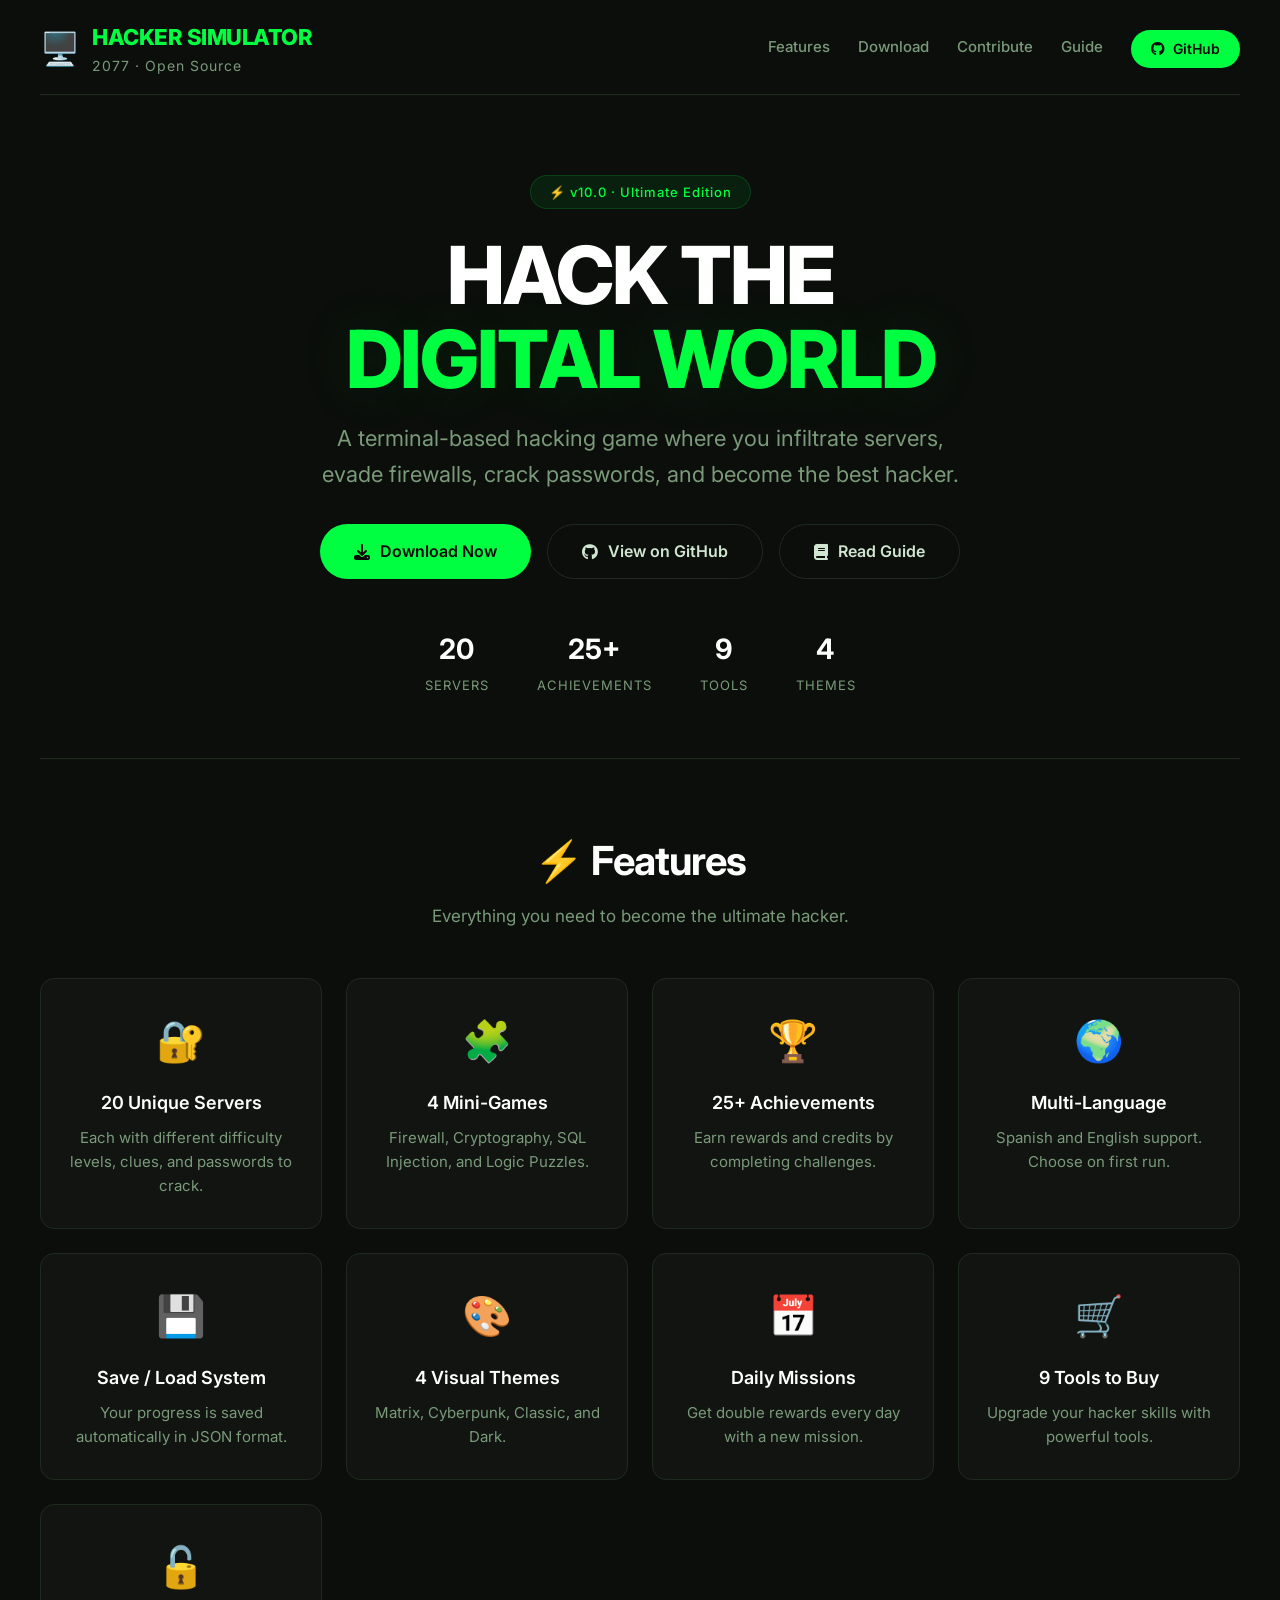
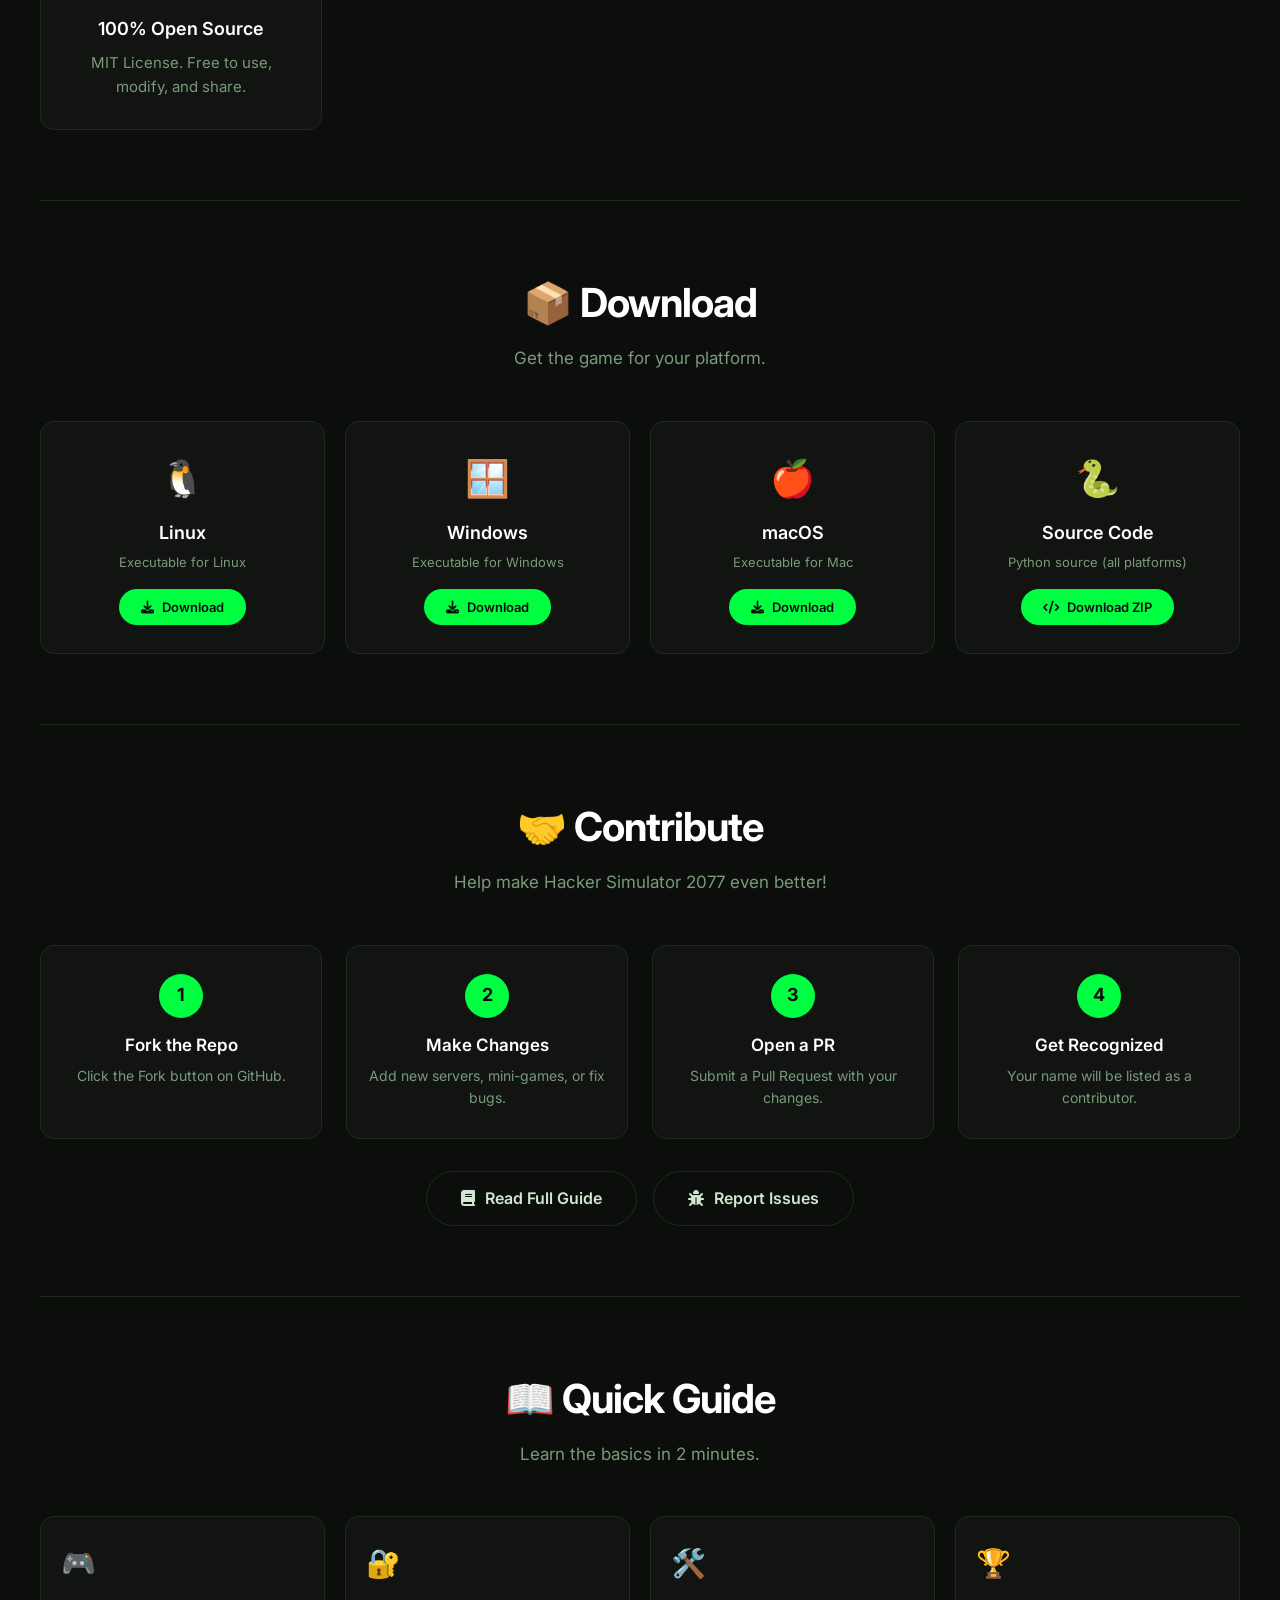
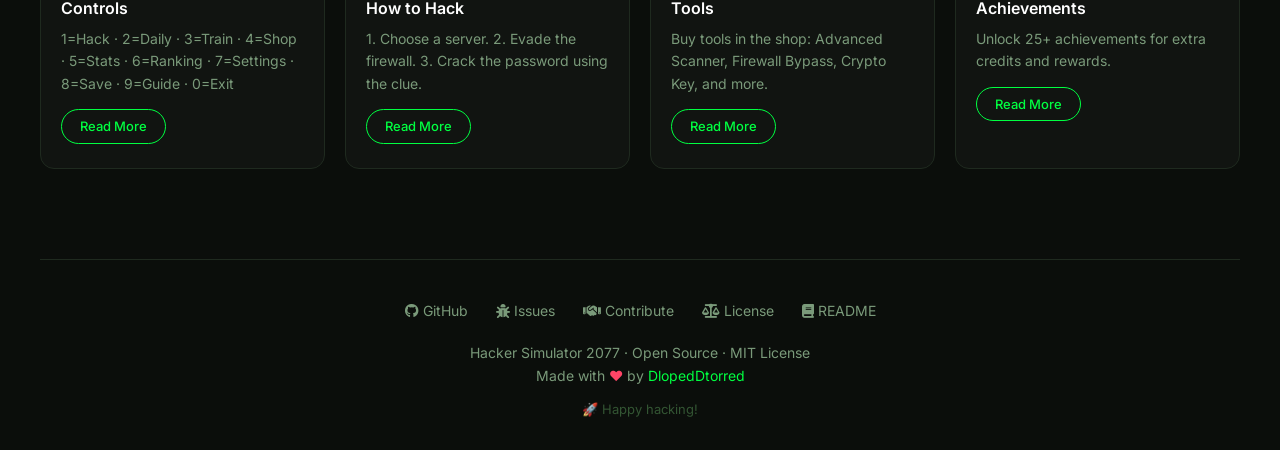
==== docs/index.html @ 0205b899 "Add complete index.html with modern design" ====
<!DOCTYPE html>
<html lang="en">
<head>
    <meta charset="UTF-8" />
    <meta name="viewport" content="width=device-width, initial-scale=1.0" />
    <title>Hacker Simulator 2077 – Open Source Hacking Game</title>
    <link rel="icon" href="img/favicon.svg" type="image/svg+xml" />

    <!-- ===== FONTS & ICONS ===== -->
    <link rel="preconnect" href="https://fonts.googleapis.com" />
    <link rel="preconnect" href="https://fonts.gstatic.com" crossorigin />
    <link href="https://fonts.googleapis.com/css2?family=Inter:opsz,wght@14..32,400;14..32,600;14..32,700;14..32,800&display=swap" rel="stylesheet" />
    <link rel="stylesheet" href="https://cdnjs.cloudflare.com/ajax/libs/font-awesome/6.5.0/css/all.min.css" />

    <!-- ===== CSS ===== -->
    <link rel="stylesheet" href="style.css" />

    <style>
        /* ============================================================
           RESET & BASE
           ============================================================ */
        * {
            margin: 0;
            padding: 0;
            box-sizing: border-box;
        }

        :root {
            --bg: #0b0e0b;
            --bg-card: #111411;
            --border: #1f2a1f;
            --green: #00ff41;
            --green-dim: #00cc33;
            --green-glow: rgba(0, 255, 65, 0.08);
            --text: #d0e6d0;
            --text-muted: #7a9a7a;
            --radius: 14px;
            --transition: 0.3s cubic-bezier(0.4, 0, 0.2, 1);
        }

        html {
            scroll-behavior: smooth;
        }

        body {
            font-family: 'Inter', -apple-system, BlinkMacSystemFont, sans-serif;
            background: var(--bg);
            color: var(--text);
            line-height: 1.6;
            min-height: 100vh;
            display: flex;
            flex-direction: column;
            align-items: center;
            padding: 0 24px;
        }

        a {
            color: var(--green);
            text-decoration: none;
            transition: var(--transition);
        }
        a:hover {
            color: #66ff88;
        }

        .container {
            width: 100%;
            max-width: 1200px;
        }

        /* ============================================================
           SCROLLBAR
           ============================================================ */
        ::-webkit-scrollbar {
            width: 8px;
        }
        ::-webkit-scrollbar-track {
            background: var(--bg);
        }
        ::-webkit-scrollbar-thumb {
            background: var(--green);
            border-radius: 10px;
        }

        /* ============================================================
           HEADER / NAV
           ============================================================ */
        header {
            width: 100%;
            padding: 20px 0 16px;
            border-bottom: 1px solid var(--border);
            display: flex;
            justify-content: space-between;
            align-items: center;
            flex-wrap: wrap;
            gap: 16px;
        }

        .logo {
            display: flex;
            align-items: center;
            gap: 12px;
        }

        .logo-icon {
            font-size: 32px;
            line-height: 1;
        }

        .logo-text {
            font-size: 22px;
            font-weight: 800;
            letter-spacing: -0.5px;
            color: var(--green);
        }

        .logo-text span {
            font-weight: 400;
            color: var(--text-muted);
            font-size: 14px;
            display: block;
            letter-spacing: 1px;
        }

        nav {
            display: flex;
            align-items: center;
            gap: 28px;
            flex-wrap: wrap;
        }

        nav a {
            font-size: 15px;
            font-weight: 500;
            color: var(--text-muted);
            position: relative;
            padding-bottom: 4px;
        }

        nav a::after {
            content: '';
            position: absolute;
            bottom: 0;
            left: 0;
            width: 0;
            height: 2px;
            background: var(--green);
            transition: var(--transition);
        }

        nav a:hover {
            color: var(--text);
        }
        nav a:hover::after {
            width: 100%;
        }

        nav .github-btn {
            background: var(--green);
            color: #0a0a0a;
            padding: 8px 20px;
            border-radius: 40px;
            font-weight: 600;
            font-size: 14px;
            display: inline-flex;
            align-items: center;
            gap: 8px;
            transition: var(--transition);
        }

        nav .github-btn:hover {
            background: #66ff88;
            transform: scale(1.03);
            color: #0a0a0a;
        }
        nav .github-btn::after {
            display: none;
        }

        /* ============================================================
           HERO
           ============================================================ */
        .hero {
            padding: 80px 0 60px;
            text-align: center;
        }

        .hero-badge {
            display: inline-block;
            background: rgba(0, 255, 65, 0.08);
            border: 1px solid rgba(0, 255, 65, 0.15);
            padding: 6px 18px;
            border-radius: 40px;
            font-size: 13px;
            color: var(--green);
            letter-spacing: 1px;
            margin-bottom: 24px;
            font-weight: 500;
        }

        .hero h1 {
            font-size: clamp(40px, 8vw, 80px);
            font-weight: 800;
            letter-spacing: -2px;
            line-height: 1.05;
            color: #fff;
        }

        .hero h1 .highlight {
            color: var(--green);
            text-shadow: 0 0 60px rgba(0, 255, 65, 0.1);
        }

        .hero p {
            font-size: clamp(17px, 2vw, 22px);
            color: var(--text-muted);
            max-width: 640px;
            margin: 20px auto 32px;
        }

        .hero-buttons {
            display: flex;
            justify-content: center;
            gap: 16px;
            flex-wrap: wrap;
        }

        .btn {
            display: inline-flex;
            align-items: center;
            gap: 10px;
            padding: 14px 34px;
            border-radius: 40px;
            font-weight: 600;
            font-size: 16px;
            border: none;
            cursor: pointer;
            transition: var(--transition);
            text-decoration: none;
        }

        .btn-primary {
            background: var(--green);
            color: #0a0a0a;
        }
        .btn-primary:hover {
            background: #66ff88;
            transform: scale(1.03);
            color: #0a0a0a;
        }

        .btn-secondary {
            background: transparent;
            color: var(--text);
            border: 1.5px solid var(--border);
        }
        .btn-secondary:hover {
            border-color: var(--green);
            color: var(--green);
            transform: scale(1.03);
        }

        .hero-stats {
            display: flex;
            justify-content: center;
            gap: 48px;
            margin-top: 48px;
            flex-wrap: wrap;
        }

        .hero-stats .stat {
            text-align: center;
        }

        .hero-stats .stat-number {
            font-size: 28px;
            font-weight: 700;
            color: #fff;
            display: block;
        }

        .hero-stats .stat-label {
            font-size: 13px;
            color: var(--text-muted);
            text-transform: uppercase;
            letter-spacing: 1px;
        }

        /* ============================================================
           SECTIONS
           ============================================================ */
        .section {
            padding: 70px 0;
            border-top: 1px solid var(--border);
        }

        .section-header {
            text-align: center;
            margin-bottom: 48px;
        }

        .section-header h2 {
            font-size: clamp(28px, 4vw, 40px);
            font-weight: 700;
            letter-spacing: -1px;
            color: #fff;
        }

        .section-header p {
            color: var(--text-muted);
            max-width: 540px;
            margin: 10px auto 0;
            font-size: 17px;
        }

        /* ============================================================
           FEATURES
           ============================================================ */
        .features-grid {
            display: grid;
            grid-template-columns: repeat(auto-fit, minmax(260px, 1fr));
            gap: 24px;
        }

        .feature-card {
            background: var(--bg-card);
            border: 1px solid var(--border);
            border-radius: var(--radius);
            padding: 30px 24px;
            transition: var(--transition);
            text-align: center;
        }

        .feature-card:hover {
            border-color: var(--green);
            transform: translateY(-6px);
            box-shadow: 0 12px 40px rgba(0, 0, 0, 0.4);
        }

        .feature-card .icon {
            font-size: 40px;
            display: block;
            margin-bottom: 16px;
        }

        .feature-card h3 {
            font-size: 18px;
            font-weight: 600;
            color: #fff;
            margin-bottom: 8px;
        }

        .feature-card p {
            font-size: 15px;
            color: var(--text-muted);
        }

        /* ============================================================
           DOWNLOAD
           ============================================================ */
        .download-grid {
            display: grid;
            grid-template-columns: repeat(auto-fit, minmax(220px, 1fr));
            gap: 20px;
            margin-top: 10px;
        }

        .download-card {
            background: var(--bg-card);
            border: 1px solid var(--border);
            border-radius: var(--radius);
            padding: 28px 20px;
            text-align: center;
            transition: var(--transition);
        }

        .download-card:hover {
            border-color: var(--green);
            transform: translateY(-4px);
        }

        .download-card .os-icon {
            font-size: 36px;
            display: block;
            margin-bottom: 12px;
        }

        .download-card h4 {
            color: #fff;
            font-size: 18px;
            font-weight: 600;
            margin-bottom: 4px;
        }

        .download-card p {
            font-size: 13px;
            color: var(--text-muted);
            margin-bottom: 16px;
        }

        .download-card .btn-sm {
            padding: 8px 22px;
            border-radius: 40px;
            font-size: 13px;
            font-weight: 600;
            background: var(--green);
            color: #0a0a0a;
            border: none;
            cursor: pointer;
            transition: var(--transition);
            text-decoration: none;
            display: inline-flex;
            align-items: center;
            gap: 8px;
        }

        .download-card .btn-sm:hover {
            background: #66ff88;
            transform: scale(1.04);
        }

        /* ============================================================
           CONTRIBUTE
           ============================================================ */
        .contribute-steps {
            display: grid;
            grid-template-columns: repeat(auto-fit, minmax(200px, 1fr));
            gap: 24px;
            margin-top: 10px;
        }

        .step {
            text-align: center;
            background: var(--bg-card);
            border: 1px solid var(--border);
            border-radius: var(--radius);
            padding: 28px 20px;
            transition: var(--transition);
        }

        .step:hover {
            border-color: var(--green);
        }

        .step .step-number {
            display: inline-flex;
            align-items: center;
            justify-content: center;
            width: 44px;
            height: 44px;
            border-radius: 50%;
            background: var(--green);
            color: #0a0a0a;
            font-weight: 700;
            font-size: 18px;
            margin-bottom: 14px;
        }

        .step h4 {
            color: #fff;
            font-size: 17px;
            font-weight: 600;
            margin-bottom: 6px;
        }

        .step p {
            font-size: 14px;
            color: var(--text-muted);
        }

        /* ============================================================
           GUIDE
           ============================================================ */
        .guide-grid {
            display: grid;
            grid-template-columns: repeat(auto-fit, minmax(240px, 1fr));
            gap: 20px;
        }

        .guide-card {
            background: var(--bg-card);
            border: 1px solid var(--border);
            border-radius: var(--radius);
            padding: 24px 20px;
            transition: var(--transition);
        }

        .guide-card:hover {
            border-color: var(--green);
        }

        .guide-card .guide-icon {
            font-size: 28px;
            display: block;
            margin-bottom: 10px;
        }

        .guide-card h4 {
            color: #fff;
            font-size: 16px;
            font-weight: 600;
        }

        .guide-card p {
            font-size: 14px;
            color: var(--text-muted);
            margin: 6px 0 14px;
        }

        .guide-card .btn-sm {
            padding: 6px 18px;
            border-radius: 40px;
            font-size: 13px;
            font-weight: 500;
            background: transparent;
            color: var(--green);
            border: 1px solid var(--green);
            cursor: pointer;
            transition: var(--transition);
            text-decoration: none;
            display: inline-block;
        }

        .guide-card .btn-sm:hover {
            background: var(--green);
            color: #0a0a0a;
        }

        /* ============================================================
           FOOTER
           ============================================================ */
        footer {
            width: 100%;
            padding: 40px 0 30px;
            border-top: 1px solid var(--border);
            margin-top: 20px;
            text-align: center;
        }

        footer .footer-links {
            display: flex;
            justify-content: center;
            gap: 28px;
            flex-wrap: wrap;
            margin-bottom: 20px;
        }

        footer .footer-links a {
            font-size: 14px;
            color: var(--text-muted);
        }

        footer .footer-links a:hover {
            color: var(--green);
        }

        footer p {
            font-size: 14px;
            color: var(--text-muted);
        }

        footer .heart {
            color: #ff4466;
        }

        /* ============================================================
           RESPONSIVE
           ============================================================ */
        @media (max-width: 768px) {
            header {
                flex-direction: column;
                align-items: flex-start;
            }
            nav {
                width: 100%;
                justify-content: flex-start;
                gap: 16px;
            }
            nav .github-btn {
                margin-left: 0;
            }
            .hero {
                padding: 50px 0 40px;
            }
            .hero-stats {
                gap: 24px;
            }
            .hero-stats .stat-number {
                font-size: 22px;
            }
        }

        @media (max-width: 480px) {
            body {
                padding: 0 16px;
            }
            .hero-buttons .btn {
                width: 100%;
                justify-content: center;
            }
            .download-grid {
                grid-template-columns: 1fr;
            }
        }
    </style>
</head>
<body>

    <div class="container">

        <!-- ==========================================================
        HEADER
        ========================================================== -->
        <header>
            <div class="logo">
                <span class="logo-icon">🖥️</span>
                <div class="logo-text">
                    HACKER SIMULATOR
                    <span>2077 · Open Source</span>
                </div>
            </div>
            <nav>
                <a href="#features">Features</a>
                <a href="#download">Download</a>
                <a href="#contribute">Contribute</a>
                <a href="#guide">Guide</a>
                <a href="https://github.com/DlopedDtorred/hacker-simulator" target="_blank" class="github-btn">
                    <i class="fab fa-github"></i> GitHub
                </a>
            </nav>
        </header>

        <!-- ==========================================================
        HERO
        ========================================================== -->
        <section class="hero">
            <span class="hero-badge">⚡ v10.0 · Ultimate Edition</span>
            <h1>
                HACK THE<br />
                <span class="highlight">DIGITAL WORLD</span>
            </h1>
            <p>
                A terminal-based hacking game where you infiltrate servers,
                evade firewalls, crack passwords, and become the best hacker.
            </p>
            <div class="hero-buttons">
                <a href="#download" class="btn btn-primary">
                    <i class="fas fa-download"></i> Download Now
                </a>
                <a href="https://github.com/DlopedDtorred/hacker-simulator" target="_blank" class="btn btn-secondary">
                    <i class="fab fa-github"></i> View on GitHub
                </a>
                <a href="guides/guide.html" class="btn btn-secondary">
                    <i class="fas fa-book"></i> Read Guide
                </a>
            </div>

            <div class="hero-stats">
                <div class="stat">
                    <span class="stat-number">20</span>
                    <span class="stat-label">Servers</span>
                </div>
                <div class="stat">
                    <span class="stat-number">25+</span>
                    <span class="stat-label">Achievements</span>
                </div>
                <div class="stat">
                    <span class="stat-number">9</span>
                    <span class="stat-label">Tools</span>
                </div>
                <div class="stat">
                    <span class="stat-number">4</span>
                    <span class="stat-label">Themes</span>
                </div>
            </div>
        </section>

        <!-- ==========================================================
        FEATURES
        ========================================================== -->
        <section class="section" id="features">
            <div class="section-header">
                <h2>⚡ Features</h2>
                <p>Everything you need to become the ultimate hacker.</p>
            </div>
            <div class="features-grid">
                <div class="feature-card">
                    <span class="icon">🔐</span>
                    <h3>20 Unique Servers</h3>
                    <p>Each with different difficulty levels, clues, and passwords to crack.</p>
                </div>
                <div class="feature-card">
                    <span class="icon">🧩</span>
                    <h3>4 Mini-Games</h3>
                    <p>Firewall, Cryptography, SQL Injection, and Logic Puzzles.</p>
                </div>
                <div class="feature-card">
                    <span class="icon">🏆</span>
                    <h3>25+ Achievements</h3>
                    <p>Earn rewards and credits by completing challenges.</p>
                </div>
                <div class="feature-card">
                    <span class="icon">🌍</span>
                    <h3>Multi-Language</h3>
                    <p>Spanish and English support. Choose on first run.</p>
                </div>
                <div class="feature-card">
                    <span class="icon">💾</span>
                    <h3>Save / Load System</h3>
                    <p>Your progress is saved automatically in JSON format.</p>
                </div>
                <div class="feature-card">
                    <span class="icon">🎨</span>
                    <h3>4 Visual Themes</h3>
                    <p>Matrix, Cyberpunk, Classic, and Dark.</p>
                </div>
                <div class="feature-card">
                    <span class="icon">📅</span>
                    <h3>Daily Missions</h3>
                    <p>Get double rewards every day with a new mission.</p>
                </div>
                <div class="feature-card">
                    <span class="icon">🛒</span>
                    <h3>9 Tools to Buy</h3>
                    <p>Upgrade your hacker skills with powerful tools.</p>
                </div>
                <div class="feature-card">
                    <span class="icon">🔓</span>
                    <h3>100% Open Source</h3>
                    <p>MIT License. Free to use, modify, and share.</p>
                </div>
            </div>
        </section>

        <!-- ==========================================================
        DOWNLOAD
        ========================================================== -->
        <section class="section" id="download">
            <div class="section-header">
                <h2>📦 Download</h2>
                <p>Get the game for your platform.</p>
            </div>
            <div class="download-grid">
                <div class="download-card">
                    <span class="os-icon">🐧</span>
                    <h4>Linux</h4>
                    <p>Executable for Linux</p>
                    <a href="https://github.com/DlopedDtorred/hacker-simulator/releases/latest/download/HackerSimulator2077-Linux" class="btn-sm" download>
                        <i class="fas fa-download"></i> Download
                    </a>
                </div>
                <div class="download-card">
                    <span class="os-icon">🪟</span>
                    <h4>Windows</h4>
                    <p>Executable for Windows</p>
                    <a href="https://github.com/DlopedDtorred/hacker-simulator/releases/latest/download/HackerSimulator2077-Windows.exe" class="btn-sm" download>
                        <i class="fas fa-download"></i> Download
                    </a>
                </div>
                <div class="download-card">
                    <span class="os-icon">🍎</span>
                    <h4>macOS</h4>
                    <p>Executable for Mac</p>
                    <a href="https://github.com/DlopedDtorred/hacker-simulator/releases/latest/download/HackerSimulator2077-Mac" class="btn-sm" download>
                        <i class="fas fa-download"></i> Download
                    </a>
                </div>
                <div class="download-card">
                    <span class="os-icon">🐍</span>
                    <h4>Source Code</h4>
                    <p>Python source (all platforms)</p>
                    <a href="https://github.com/DlopedDtorred/hacker-simulator/archive/refs/heads/main.zip" class="btn-sm" download>
                        <i class="fas fa-code"></i> Download ZIP
                    </a>
                </div>
            </div>
        </section>

        <!-- ==========================================================
        CONTRIBUTE
        ========================================================== -->
        <section class="section" id="contribute">
            <div class="section-header">
                <h2>🤝 Contribute</h2>
                <p>Help make Hacker Simulator 2077 even better!</p>
            </div>
            <div class="contribute-steps">
                <div class="step">
                    <div class="step-number">1</div>
                    <h4>Fork the Repo</h4>
                    <p>Click the Fork button on GitHub.</p>
                </div>
                <div class="step">
                    <div class="step-number">2</div>
                    <h4>Make Changes</h4>
                    <p>Add new servers, mini-games, or fix bugs.</p>
                </div>
                <div class="step">
                    <div class="step-number">3</div>
                    <h4>Open a PR</h4>
                    <p>Submit a Pull Request with your changes.</p>
                </div>
                <div class="step">
                    <div class="step-number">4</div>
                    <h4>Get Recognized</h4>
                    <p>Your name will be listed as a contributor.</p>
                </div>
            </div>
            <div style="text-align:center; margin-top: 32px;">
                <a href="https://github.com/DlopedDtorred/hacker-simulator/blob/main/CONTRIBUTING.md" target="_blank" class="btn btn-secondary">
                    <i class="fas fa-book"></i> Read Full Guide
                </a>
                <a href="https://github.com/DlopedDtorred/hacker-simulator/issues" target="_blank" class="btn btn-secondary" style="margin-left:12px;">
                    <i class="fas fa-bug"></i> Report Issues
                </a>
            </div>
        </section>

        <!-- ==========================================================
        GUIDE
        ========================================================== -->
        <section class="section" id="guide">
            <div class="section-header">
                <h2>📖 Quick Guide</h2>
                <p>Learn the basics in 2 minutes.</p>
            </div>
            <div class="guide-grid">
                <div class="guide-card">
                    <span class="guide-icon">🎮</span>
                    <h4>Controls</h4>
                    <p>1=Hack · 2=Daily · 3=Train · 4=Shop · 5=Stats · 6=Ranking · 7=Settings · 8=Save · 9=Guide · 0=Exit</p>
                    <a href="guides/guide.html" class="btn-sm">Read More</a>
                </div>
                <div class="guide-card">
                    <span class="guide-icon">🔐</span>
                    <h4>How to Hack</h4>
                    <p>1. Choose a server. 2. Evade the firewall. 3. Crack the password using the clue.</p>
                    <a href="guides/guide.html#how-to-hack" class="btn-sm">Read More</a>
                </div>
                <div class="guide-card">
                    <span class="guide-icon">🛠️</span>
                    <h4>Tools</h4>
                    <p>Buy tools in the shop: Advanced Scanner, Firewall Bypass, Crypto Key, and more.</p>
                    <a href="guides/guide.html#tools" class="btn-sm">Read More</a>
                </div>
                <div class="guide-card">
                    <span class="guide-icon">🏆</span>
                    <h4>Achievements</h4>
                    <p>Unlock 25+ achievements for extra credits and rewards.</p>
                    <a href="guides/guide.html#achievements" class="btn-sm">Read More</a>
                </div>
            </div>
        </section>

        <!-- ==========================================================
        FOOTER
        ========================================================== -->
        <footer>
            <div class="footer-links">
                <a href="https://github.com/DlopedDtorred/hacker-simulator" target="_blank">
                    <i class="fab fa-github"></i> GitHub
                </a>
                <a href="https://github.com/DlopedDtorred/hacker-simulator/issues" target="_blank">
                    <i class="fas fa-bug"></i> Issues
                </a>
                <a href="https://github.com/DlopedDtorred/hacker-simulator/blob/main/CONTRIBUTING.md" target="_blank">
                    <i class="fas fa-handshake"></i> Contribute
                </a>
                <a href="https://github.com/DlopedDtorred/hacker-simulator/blob/main/LICENSE" target="_blank">
                    <i class="fas fa-scale-balanced"></i> License
                </a>
                <a href="https://github.com/DlopedDtorred/hacker-simulator#readme" target="_blank">
                    <i class="fas fa-book"></i> README
                </a>
            </div>
            <p>
                Hacker Simulator 2077 · Open Source · MIT License
                <br />
                Made with <span class="heart">❤️</span> by
                <a href="https://github.com/DlopedDtorred" target="_blank">DlopedDtorred</a>
            </p>
            <p style="margin-top:12px; font-size:13px; color: #335533;">
                🚀 Happy hacking!
            </p>
        </footer>

    </div>

</body>
</html>
---- docs/style.css ----
/* ============================================================
   RESET & BASE
   ============================================================ */
* {
    margin: 0;
    padding: 0;
    box-sizing: border-box;
}

:root {
    --bg: #0b0e0b;
    --bg-card: #111411;
    --border: #1f2a1f;
    --green: #00ff41;
    --green-dim: #00cc33;
    --green-glow: rgba(0, 255, 65, 0.08);
    --text: #d0e6d0;
    --text-muted: #7a9a7a;
    --radius: 14px;
    --transition: 0.3s cubic-bezier(0.4, 0, 0.2, 1);
}

html {
    scroll-behavior: smooth;
}

body {
    font-family: 'Inter', -apple-system, BlinkMacSystemFont, sans-serif;
    background: var(--bg);
    color: var(--text);
    line-height: 1.6;
    min-height: 100vh;
    display: flex;
    flex-direction: column;
    align-items: center;
    padding: 0 24px;
}

a {
    color: var(--green);
    text-decoration: none;
    transition: var(--transition);
}
a:hover {
    color: #66ff88;
}

.container {
    width: 100%;
    max-width: 1200px;
}

/* ============================================================
   SCROLLBAR
   ============================================================ */
::-webkit-scrollbar {
    width: 8px;
}
::-webkit-scrollbar-track {
    background: var(--bg);
}
::-webkit-scrollbar-thumb {
    background: var(--green);
    border-radius: 10px;
}

/* ============================================================
   HEADER / NAV
   ============================================================ */
header {
    width: 100%;
    padding: 20px 0 16px;
    border-bottom: 1px solid var(--border);
    display: flex;
    justify-content: space-between;
    align-items: center;
    flex-wrap: wrap;
    gap: 16px;
}

.logo {
    display: flex;
    align-items: center;
    gap: 12px;
}

.logo-icon {
    font-size: 32px;
    line-height: 1;
}

.logo-text {
    font-size: 22px;
    font-weight: 800;
    letter-spacing: -0.5px;
    color: var(--green);
}

.logo-text span {
    font-weight: 400;
    color: var(--text-muted);
    font-size: 14px;
    display: block;
    letter-spacing: 1px;
}

nav {
    display: flex;
    align-items: center;
    gap: 28px;
    flex-wrap: wrap;
}

nav a {
    font-size: 15px;
    font-weight: 500;
    color: var(--text-muted);
    position: relative;
    padding-bottom: 4px;
}

nav a::after {
    content: '';
    position: absolute;
    bottom: 0;
    left: 0;
    width: 0;
    height: 2px;
    background: var(--green);
    transition: var(--transition);
}

nav a:hover {
    color: var(--text);
}
nav a:hover::after {
    width: 100%;
}

nav .github-btn {
    background: var(--green);
    color: #0a0a0a;
    padding: 8px 20px;
    border-radius: 40px;
    font-weight: 600;
    font-size: 14px;
    display: inline-flex;
    align-items: center;
    gap: 8px;
    transition: var(--transition);
}

nav .github-btn:hover {
    background: #66ff88;
    transform: scale(1.03);
    color: #0a0a0a;
}
nav .github-btn::after {
    display: none;
}

/* ============================================================
   HERO
   ============================================================ */
.hero {
    padding: 80px 0 60px;
    text-align: center;
}

.hero-badge {
    display: inline-block;
    background: rgba(0, 255, 65, 0.08);
    border: 1px solid rgba(0, 255, 65, 0.15);
    padding: 6px 18px;
    border-radius: 40px;
    font-size: 13px;
    color: var(--green);
    letter-spacing: 1px;
    margin-bottom: 24px;
    font-weight: 500;
}

.hero h1 {
    font-size: clamp(40px, 8vw, 80px);
    font-weight: 800;
    letter-spacing: -2px;
    line-height: 1.05;
    color: #fff;
}

.hero h1 .highlight {
    color: var(--green);
    text-shadow: 0 0 60px rgba(0, 255, 65, 0.1);
}

.hero p {
    font-size: clamp(17px, 2vw, 22px);
    color: var(--text-muted);
    max-width: 640px;
    margin: 20px auto 32px;
}

.hero-buttons {
    display: flex;
    justify-content: center;
    gap: 16px;
    flex-wrap: wrap;
}

.btn {
    display: inline-flex;
    align-items: center;
    gap: 10px;
    padding: 14px 34px;
    border-radius: 40px;
    font-weight: 600;
    font-size: 16px;
    border: none;
    cursor: pointer;
    transition: var(--transition);
    text-decoration: none;
}

.btn-primary {
    background: var(--green);
    color: #0a0a0a;
}
.btn-primary:hover {
    background: #66ff88;
    transform: scale(1.03);
    color: #0a0a0a;
}

.btn-secondary {
    background: transparent;
    color: var(--text);
    border: 1.5px solid var(--border);
}
.btn-secondary:hover {
    border-color: var(--green);
    color: var(--green);
    transform: scale(1.03);
}

.btn-download {
    background: #1a2a1a;
    color: var(--green);
    border: 1px solid var(--green);
}
.btn-download:hover {
    background: var(--green);
    color: #0a0a0a;
    transform: scale(1.03);
}

.hero-stats {
    display: flex;
    justify-content: center;
    gap: 48px;
    margin-top: 48px;
    flex-wrap: wrap;
}

.hero-stats .stat {
    text-align: center;
}

.hero-stats .stat-number {
    font-size: 28px;
    font-weight: 700;
    color: #fff;
    display: block;
}

.hero-stats .stat-label {
    font-size: 13px;
    color: var(--text-muted);
    text-transform: uppercase;
    letter-spacing: 1px;
}

/* ============================================================
   SECTIONS
   ============================================================ */
.section {
    padding: 70px 0;
    border-top: 1px solid var(--border);
}

.section-header {
    text-align: center;
    margin-bottom: 48px;
}

.section-header h2 {
    font-size: clamp(28px, 4vw, 40px);
    font-weight: 700;
    letter-spacing: -1px;
    color: #fff;
}

.section-header p {
    color: var(--text-muted);
    max-width: 540px;
    margin: 10px auto 0;
    font-size: 17px;
}

/* ============================================================
   FEATURES
   ============================================================ */
.features-grid {
    display: grid;
    grid-template-columns: repeat(auto-fit, minmax(260px, 1fr));
    gap: 24px;
}

.feature-card {
    background: var(--bg-card);
    border: 1px solid var(--border);
    border-radius: var(--radius);
    padding: 30px 24px;
    transition: var(--transition);
    text-align: center;
}

.feature-card:hover {
    border-color: var(--green);
    transform: translateY(-6px);
    box-shadow: 0 12px 40px rgba(0, 0, 0, 0.4);
}

.feature-card .icon {
    font-size: 40px;
    display: block;
    margin-bottom: 16px;
}

.feature-card h3 {
    font-size: 18px;
    font-weight: 600;
    color: #fff;
    margin-bottom: 8px;
}

.feature-card p {
    font-size: 15px;
    color: var(--text-muted);
}

/* ============================================================
   DOWNLOAD
   ============================================================ */
.download-grid {
    display: grid;
    grid-template-columns: repeat(auto-fit, minmax(220px, 1fr));
    gap: 20px;
    margin-top: 10px;
}

.download-card {
    background: var(--bg-card);
    border: 1px solid var(--border);
    border-radius: var(--radius);
    padding: 28px 20px;
    text-align: center;
    transition: var(--transition);
}

.download-card:hover {
    border-color: var(--green);
    transform: translateY(-4px);
}

.download-card .os-icon {
    font-size: 36px;
    display: block;
    margin-bottom: 12px;
}

.download-card h4 {
    color: #fff;
    font-size: 18px;
    font-weight: 600;
    margin-bottom: 4px;
}

.download-card p {
    font-size: 13px;
    color: var(--text-muted);
    margin-bottom: 16px;
}

.download-card .btn-sm {
    padding: 8px 22px;
    border-radius: 40px;
    font-size: 13px;
    font-weight: 600;
    background: var(--green);
    color: #0a0a0a;
    border: none;
    cursor: pointer;
    transition: var(--transition);
    text-decoration: none;
    display: inline-flex;
    align-items: center;
    gap: 8px;
}

.download-card .btn-sm:hover {
    background: #66ff88;
    transform: scale(1.04);
}

/* ============================================================
   CONTRIBUTE
   ============================================================ */
.contribute-steps {
    display: grid;
    grid-template-columns: repeat(auto-fit, minmax(200px, 1fr));
    gap: 24px;
    margin-top: 10px;
}

.step {
    text-align: center;
    background: var(--bg-card);
    border: 1px solid var(--border);
    border-radius: var(--radius);
    padding: 28px 20px;
    transition: var(--transition);
}

.step:hover {
    border-color: var(--green);
}

.step .step-number {
    display: inline-flex;
    align-items: center;
    justify-content: center;
    width: 44px;
    height: 44px;
    border-radius: 50%;
    background: var(--green);
    color: #0a0a0a;
    font-weight: 700;
    font-size: 18px;
    margin-bottom: 14px;
}

.step h4 {
    color: #fff;
    font-size: 17px;
    font-weight: 600;
    margin-bottom: 6px;
}

.step p {
    font-size: 14px;
    color: var(--text-muted);
}

/* ============================================================
   GUIDE
   ============================================================ */
.guide-grid {
    display: grid;
    grid-template-columns: repeat(auto-fit, minmax(240px, 1fr));
    gap: 20px;
}

.guide-card {
    background: var(--bg-card);
    border: 1px solid var(--border);
    border-radius: var(--radius);
    padding: 24px 20px;
    transition: var(--transition);
}

.guide-card:hover {
    border-color: var(--green);
}

.guide-card .guide-icon {
    font-size: 28px;
    display: block;
    margin-bottom: 10px;
}

.guide-card h4 {
    color: #fff;
    font-size: 16px;
    font-weight: 600;
}

.guide-card p {
    font-size: 14px;
    color: var(--text-muted);
    margin: 6px 0 14px;
}

.guide-card .btn-sm {
    padding: 6px 18px;
    border-radius: 40px;
    font-size: 13px;
    font-weight: 500;
    background: transparent;
    color: var(--green);
    border: 1px solid var(--green);
    cursor: pointer;
    transition: var(--transition);
    text-decoration: none;
    display: inline-block;
}

.guide-card .btn-sm:hover {
    background: var(--green);
    color: #0a0a0a;
}

/* ============================================================
   FOOTER
   ============================================================ */
footer {
    width: 100%;
    padding: 40px 0 30px;
    border-top: 1px solid var(--border);
    margin-top: 20px;
    text-align: center;
}

footer .footer-links {
    display: flex;
    justify-content: center;
    gap: 28px;
    flex-wrap: wrap;
    margin-bottom: 20px;
}

footer .footer-links a {
    font-size: 14px;
    color: var(--text-muted);
}

footer .footer-links a:hover {
    color: var(--green);
}

footer p {
    font-size: 14px;
    color: var(--text-muted);
}

footer .heart {
    color: #ff4466;
}

/* ============================================================
   RESPONSIVE
   ============================================================ */
@media (max-width: 768px) {
    header {
        flex-direction: column;
        align-items: flex-start;
    }
    nav {
        width: 100%;
        justify-content: flex-start;
        gap: 16px;
    }
    nav .github-btn {
        margin-left: 0;
    }
    .hero {
        padding: 50px 0 40px;
    }
    .hero-stats {
        gap: 24px;
    }
    .hero-stats .stat-number {
        font-size: 22px;
    }
}

@media (max-width: 480px) {
    body {
        padding: 0 16px;
    }
    .hero-buttons .btn {
        width: 100%;
        justify-content: center;
    }
    .download-grid {
        grid-template-columns: 1fr;
    }
}
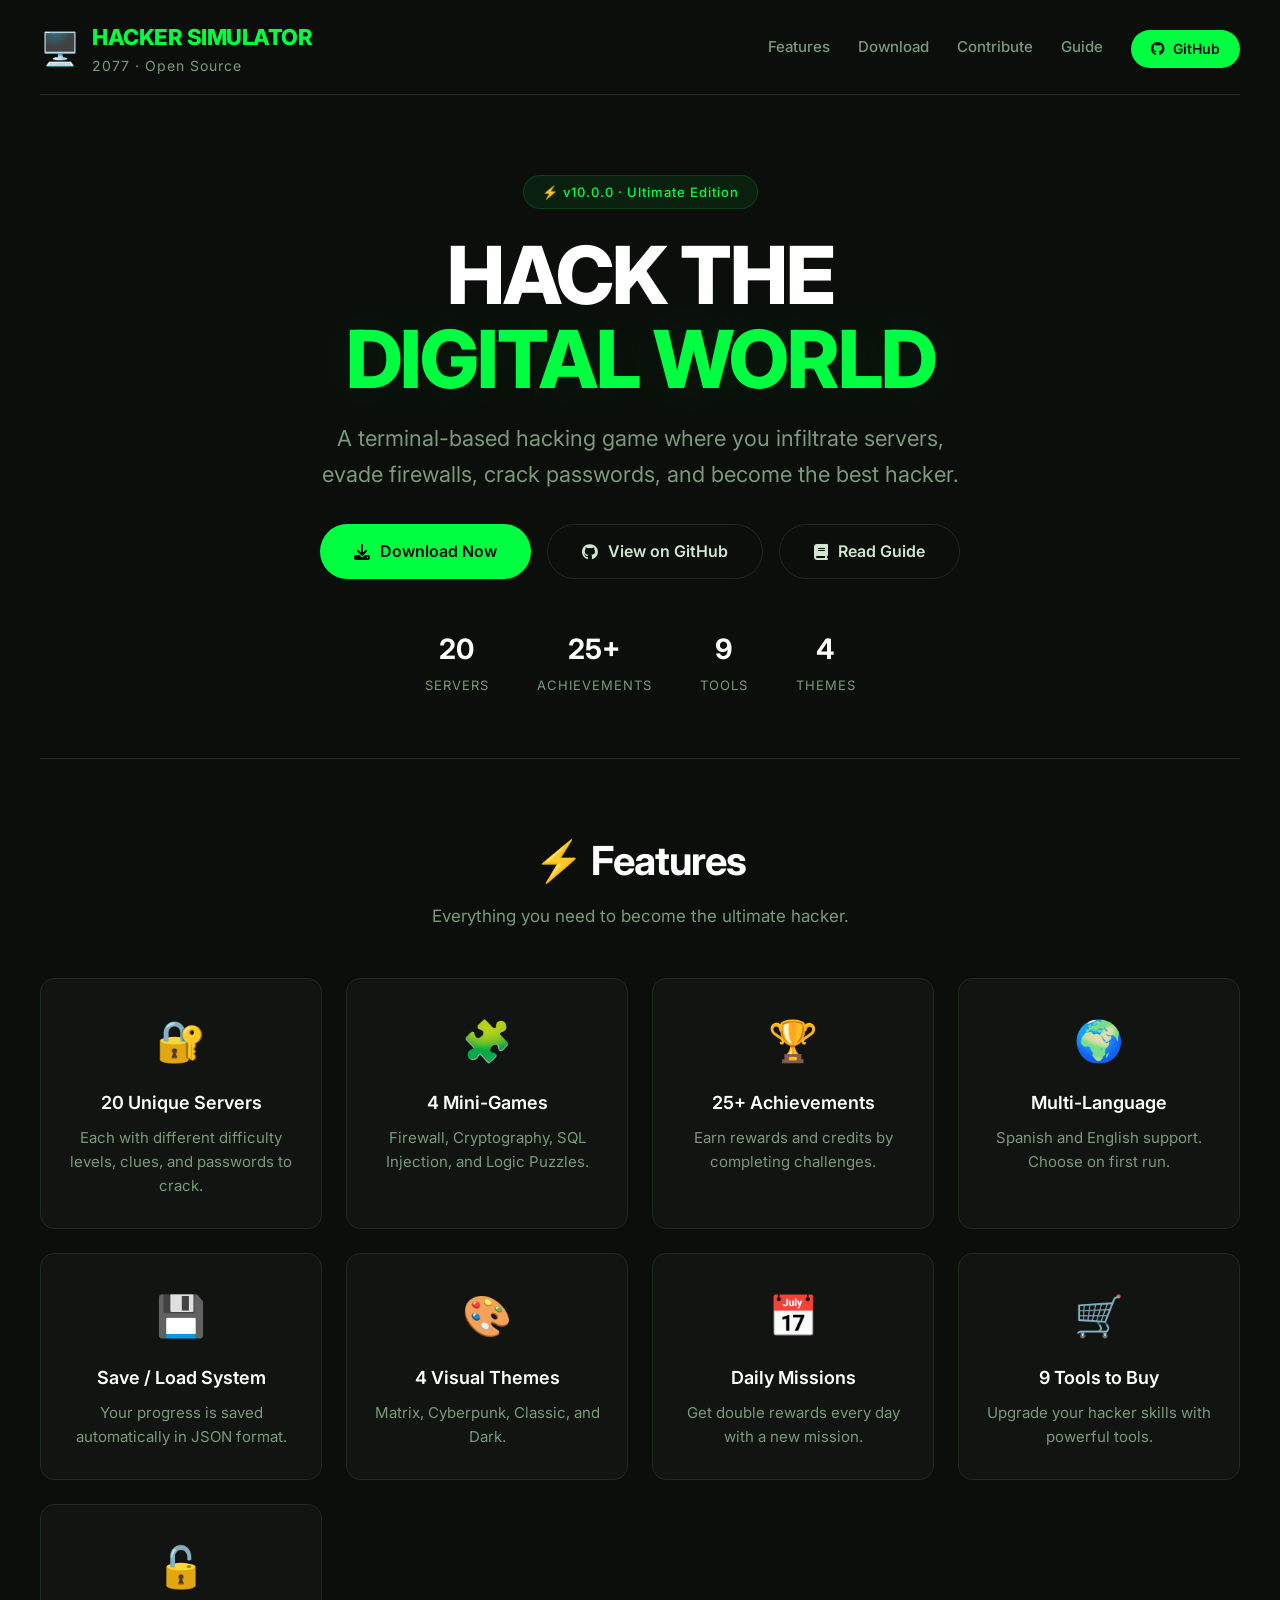
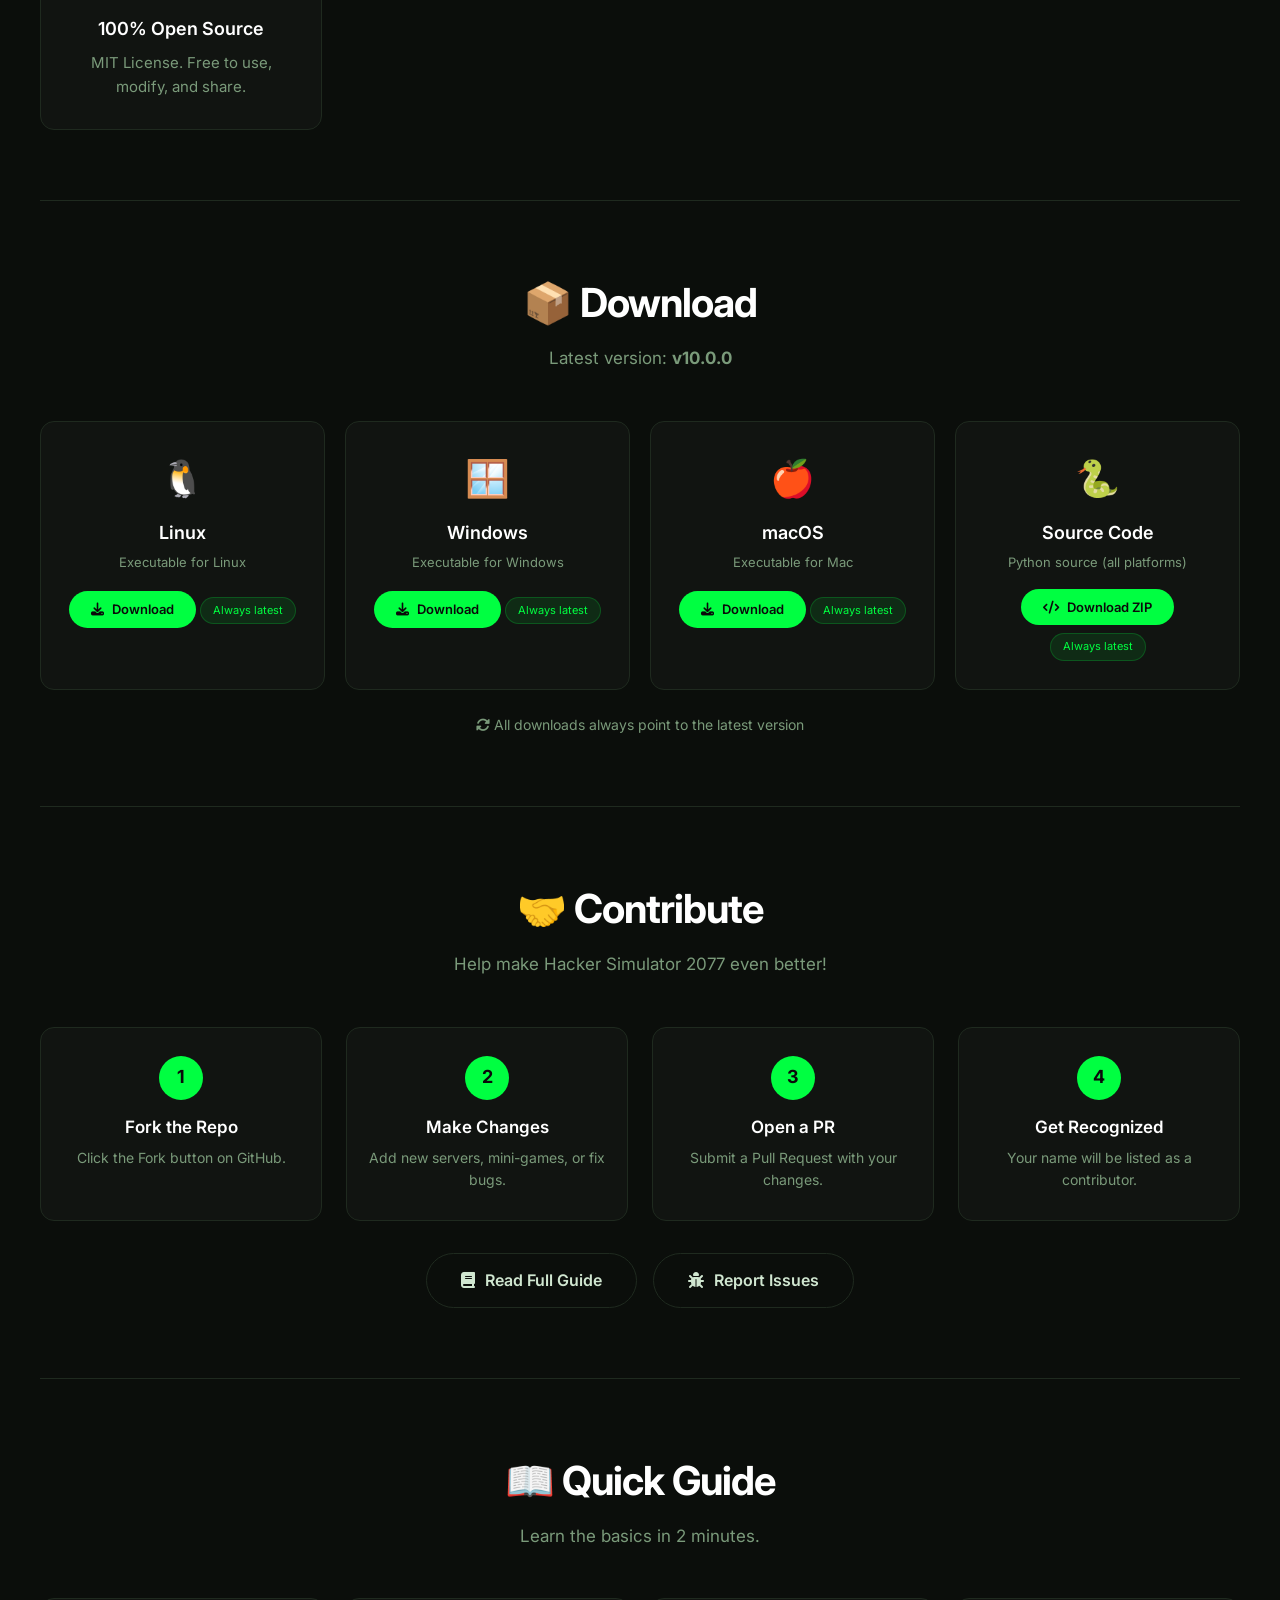
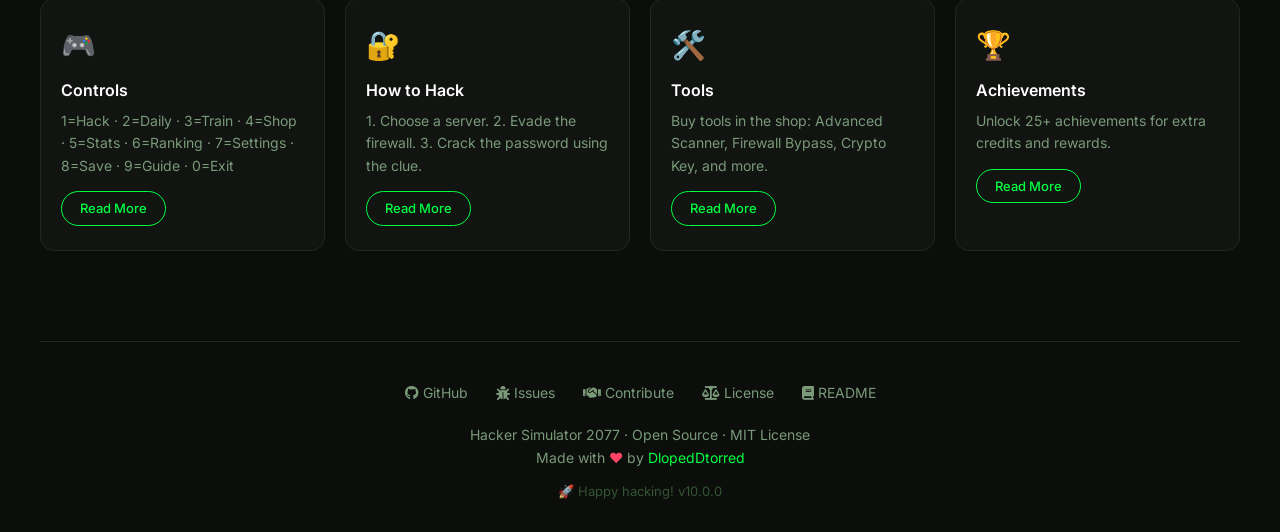
==== commit 4a2ee072: "Implement update check feature and enhance version display in the documentation" ====
--- a/docs/index.html
+++ b/docs/index.html
@@ -196,6 +196,11 @@
             letter-spacing: 1px;
             margin-bottom: 24px;
             font-weight: 500;
+        }
+
+        .hero-badge #version-display {
+            color: #66ff88;
+            font-weight: 700;
         }
 
         .hero h1 {
@@ -417,6 +422,17 @@
         .download-card .btn-sm:hover {
             background: #66ff88;
             transform: scale(1.04);
+        }
+
+        .update-badge {
+            display: inline-block;
+            background: rgba(0, 255, 65, 0.1);
+            border: 1px solid rgba(0, 255, 65, 0.2);
+            padding: 4px 12px;
+            border-radius: 40px;
+            font-size: 11px;
+            color: var(--green);
+            margin-top: 8px;
         }
 
         /* ============================================================
@@ -634,7 +650,9 @@
         HERO
         ========================================================== -->
         <section class="hero">
-            <span class="hero-badge">⚡ v10.0 · Ultimate Edition</span>
+            <span class="hero-badge">
+                ⚡ <span id="version-display">v10.0.0</span> · Ultimate Edition
+            </span>
             <h1>
                 HACK THE<br />
                 <span class="highlight">DIGITAL WORLD</span>
@@ -738,7 +756,7 @@
         <section class="section" id="download">
             <div class="section-header">
                 <h2>📦 Download</h2>
-                <p>Get the game for your platform.</p>
+                <p id="download-version-text">Latest version: <strong id="download-version">v10.0.0</strong></p>
             </div>
             <div class="download-grid">
                 <div class="download-card">
@@ -748,6 +766,7 @@
                     <a href="https://github.com/DlopedDtorred/hacker-simulator/releases/latest/download/HackerSimulator2077-Linux" class="btn-sm" download>
                         <i class="fas fa-download"></i> Download
                     </a>
+                    <span class="update-badge">Always latest</span>
                 </div>
                 <div class="download-card">
                     <span class="os-icon">🪟</span>
@@ -756,6 +775,7 @@
                     <a href="https://github.com/DlopedDtorred/hacker-simulator/releases/latest/download/HackerSimulator2077-Windows.exe" class="btn-sm" download>
                         <i class="fas fa-download"></i> Download
                     </a>
+                    <span class="update-badge">Always latest</span>
                 </div>
                 <div class="download-card">
                     <span class="os-icon">🍎</span>
@@ -764,6 +784,7 @@
                     <a href="https://github.com/DlopedDtorred/hacker-simulator/releases/latest/download/HackerSimulator2077-Mac" class="btn-sm" download>
                         <i class="fas fa-download"></i> Download
                     </a>
+                    <span class="update-badge">Always latest</span>
                 </div>
                 <div class="download-card">
                     <span class="os-icon">🐍</span>
@@ -772,8 +793,12 @@
                     <a href="https://github.com/DlopedDtorred/hacker-simulator/archive/refs/heads/main.zip" class="btn-sm" download>
                         <i class="fas fa-code"></i> Download ZIP
                     </a>
-                </div>
-            </div>
+                    <span class="update-badge">Always latest</span>
+                </div>
+            </div>
+            <p style="text-align:center; margin-top: 24px; color: var(--text-muted); font-size: 14px;">
+                <i class="fas fa-sync-alt"></i> All downloads always point to the latest version
+            </p>
         </section>
 
         <!-- ==========================================================
@@ -880,11 +905,15 @@
                 <a href="https://github.com/DlopedDtorred" target="_blank">DlopedDtorred</a>
             </p>
             <p style="margin-top:12px; font-size:13px; color: #335533;">
-                🚀 Happy hacking!
+                🚀 Happy hacking! <span id="footer-version">v10.0.0</span>
             </p>
         </footer>
 
     </div>
 
+    <!-- ==========================================================
+    SCRIPTS
+    ========================================================== -->
+    <script src="script.js"></script>
 </body>
 </html>
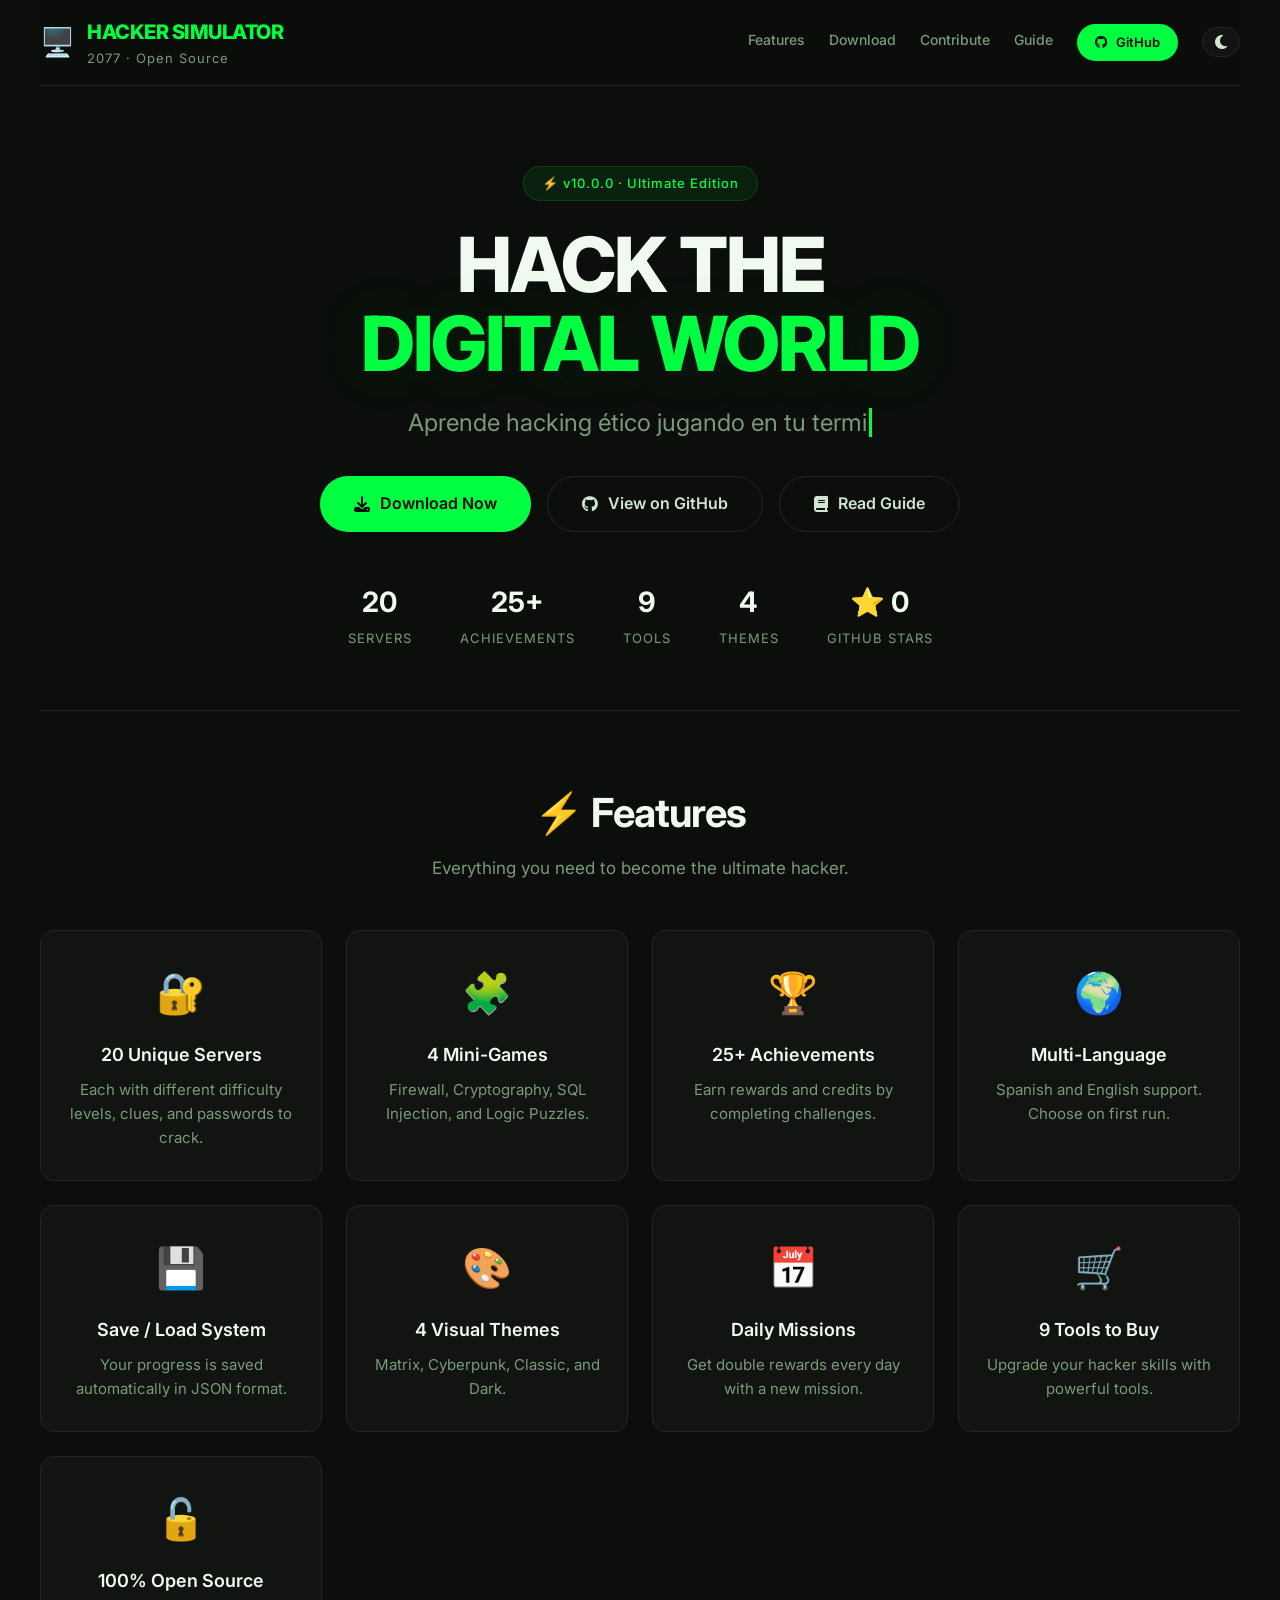
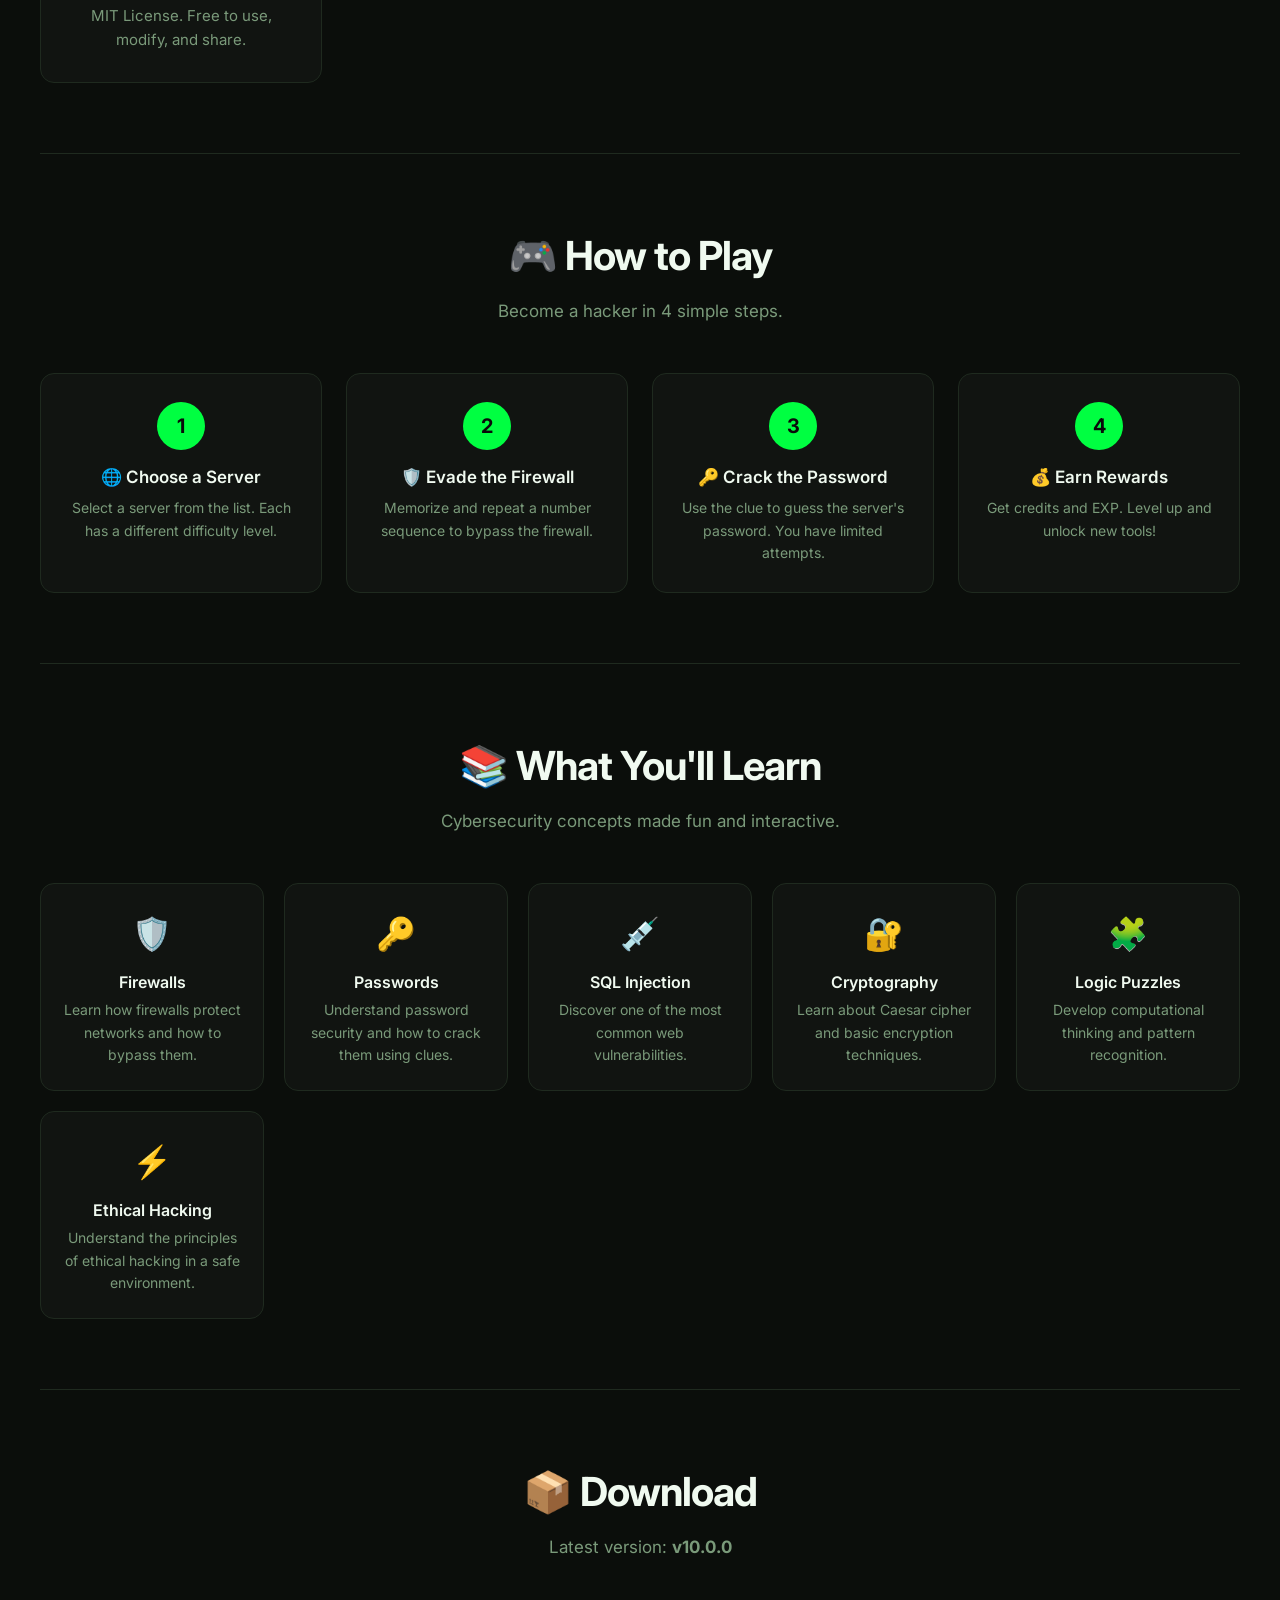
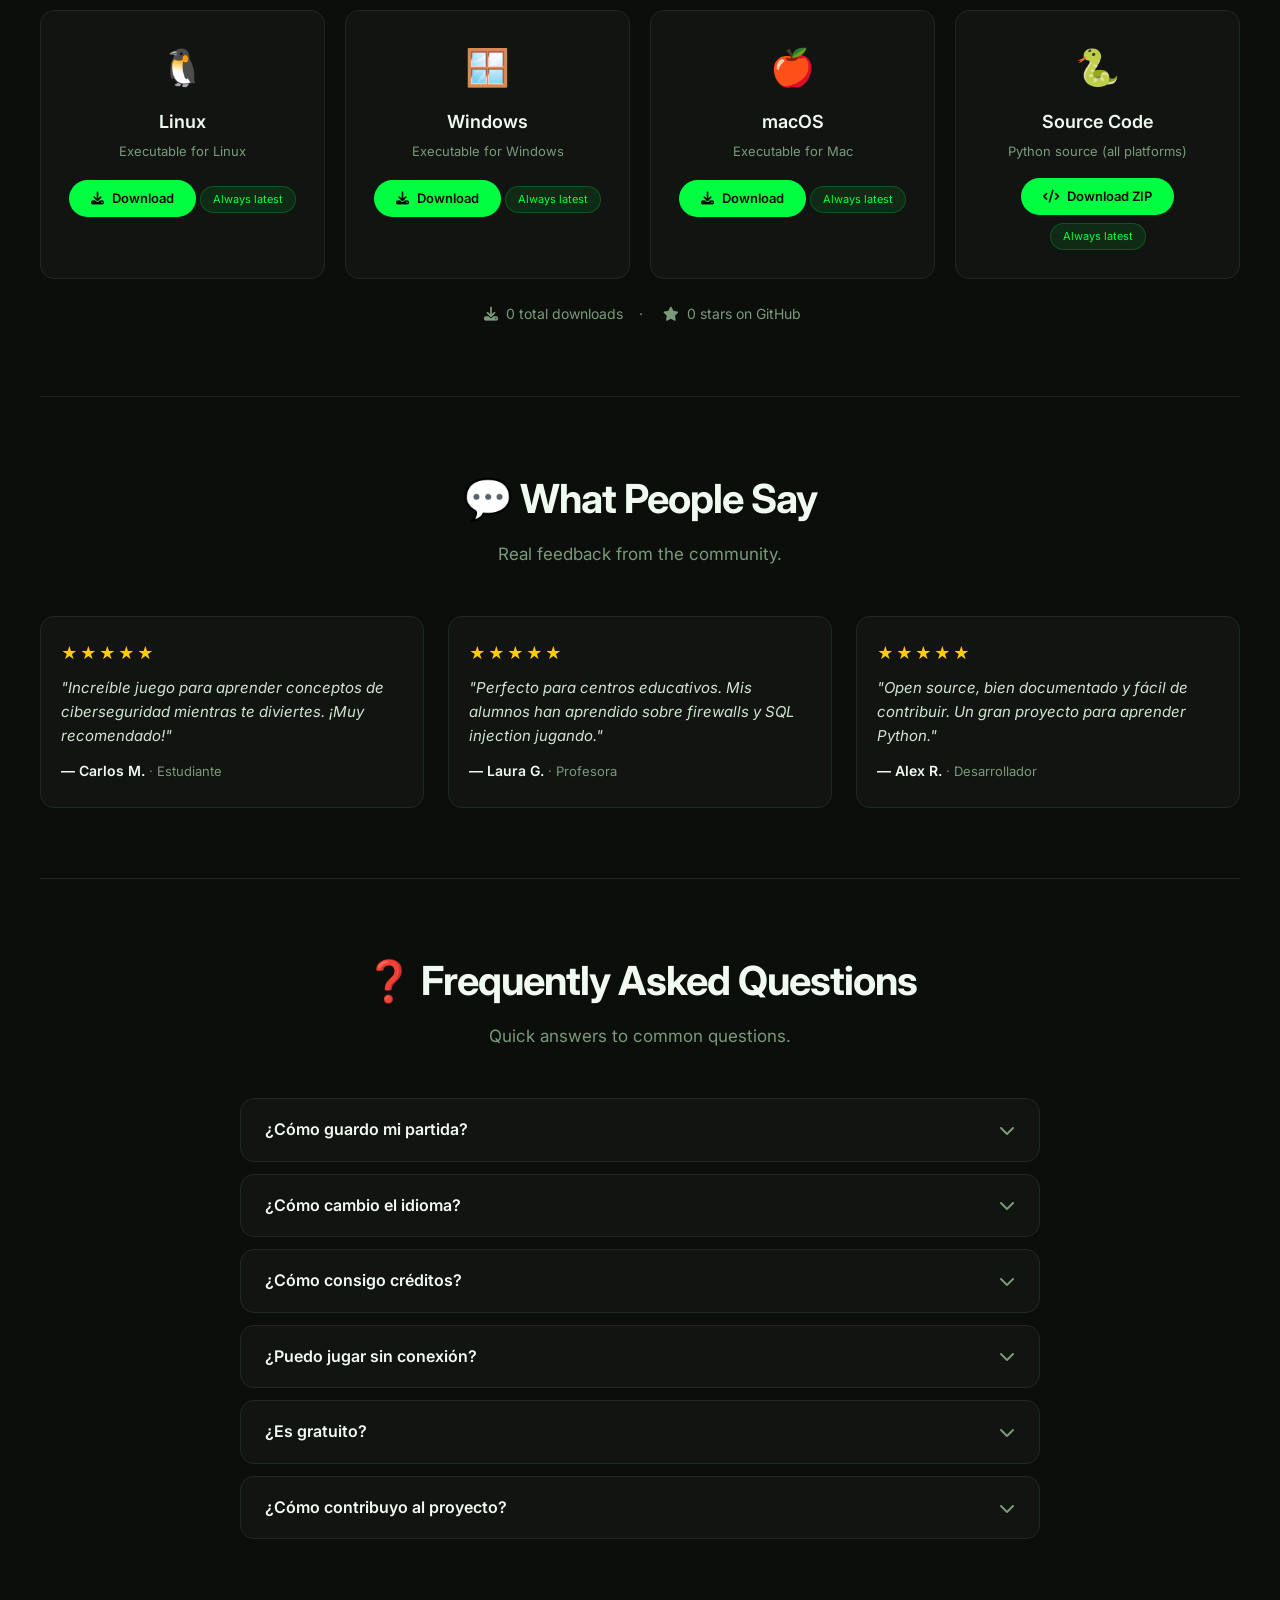
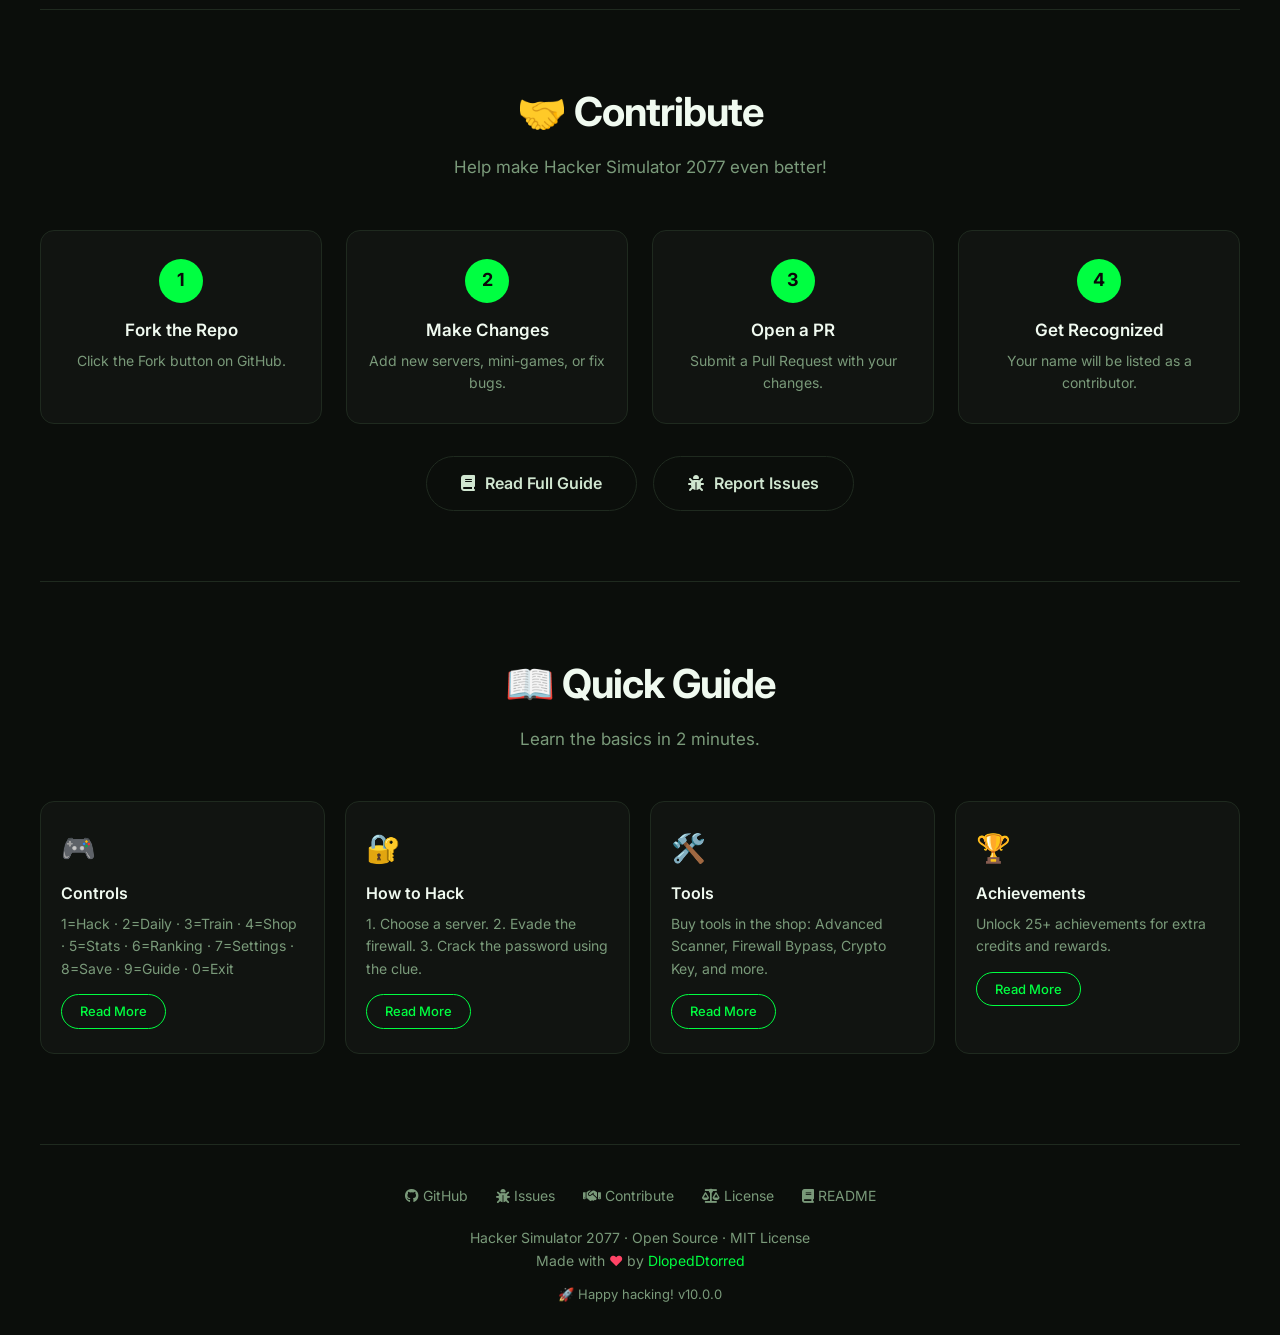
==== commit d889fc80: "Mejora de la web" ====
--- a/docs/index.html
+++ b/docs/index.html
@@ -11,9 +11,6 @@
     <link rel="preconnect" href="https://fonts.gstatic.com" crossorigin />
     <link href="https://fonts.googleapis.com/css2?family=Inter:opsz,wght@14..32,400;14..32,600;14..32,700;14..32,800&display=swap" rel="stylesheet" />
     <link rel="stylesheet" href="https://cdnjs.cloudflare.com/ajax/libs/font-awesome/6.5.0/css/all.min.css" />
-
-    <!-- ===== CSS ===== -->
-    <link rel="stylesheet" href="style.css" />
 
     <style>
         /* ============================================================
@@ -28,14 +25,31 @@
         :root {
             --bg: #0b0e0b;
             --bg-card: #111411;
+            --bg-card-hover: #1a1f1a;
             --border: #1f2a1f;
             --green: #00ff41;
             --green-dim: #00cc33;
             --green-glow: rgba(0, 255, 65, 0.08);
             --text: #d0e6d0;
             --text-muted: #7a9a7a;
+            --text-light: #f0faf0;
             --radius: 14px;
             --transition: 0.3s cubic-bezier(0.4, 0, 0.2, 1);
+            --shadow: 0 8px 32px rgba(0, 0, 0, 0.4);
+            --header-bg: rgba(11, 14, 11, 0.9);
+        }
+
+        /* Modo claro */
+        .light-mode {
+            --bg: #f0f5f0;
+            --bg-card: #e8ede8;
+            --bg-card-hover: #dce4dc;
+            --border: #c0d0c0;
+            --text: #1a2a1a;
+            --text-muted: #4a6a4a;
+            --text-light: #0a1a0a;
+            --header-bg: rgba(240, 245, 240, 0.95);
+            --shadow: 0 8px 32px rgba(0, 0, 0, 0.08);
         }
 
         html {
@@ -52,6 +66,7 @@
             flex-direction: column;
             align-items: center;
             padding: 0 24px;
+            transition: background 0.4s, color 0.4s;
         }
 
         a {
@@ -83,17 +98,38 @@
         }
 
         /* ============================================================
+           PROGRESS BAR (lectura)
+           ============================================================ */
+        #progress-bar {
+            position: fixed;
+            top: 0;
+            left: 0;
+            height: 3px;
+            background: var(--green);
+            z-index: 9999;
+            width: 0%;
+            transition: width 0.1s;
+            box-shadow: 0 0 20px rgba(0, 255, 65, 0.3);
+        }
+
+        /* ============================================================
            HEADER / NAV
            ============================================================ */
         header {
             width: 100%;
-            padding: 20px 0 16px;
+            padding: 16px 0;
             border-bottom: 1px solid var(--border);
             display: flex;
             justify-content: space-between;
             align-items: center;
             flex-wrap: wrap;
             gap: 16px;
+            position: sticky;
+            top: 0;
+            background: var(--header-bg);
+            backdrop-filter: blur(12px);
+            z-index: 100;
+            transition: background 0.4s;
         }
 
         .logo {
@@ -103,12 +139,12 @@
         }
 
         .logo-icon {
-            font-size: 32px;
+            font-size: 28px;
             line-height: 1;
         }
 
         .logo-text {
-            font-size: 22px;
+            font-size: 20px;
             font-weight: 800;
             letter-spacing: -0.5px;
             color: var(--green);
@@ -117,7 +153,7 @@
         .logo-text span {
             font-weight: 400;
             color: var(--text-muted);
-            font-size: 14px;
+            font-size: 13px;
             display: block;
             letter-spacing: 1px;
         }
@@ -125,16 +161,17 @@
         nav {
             display: flex;
             align-items: center;
-            gap: 28px;
+            gap: 24px;
             flex-wrap: wrap;
         }
 
         nav a {
-            font-size: 15px;
+            font-size: 14px;
             font-weight: 500;
             color: var(--text-muted);
             position: relative;
             padding-bottom: 4px;
+            transition: var(--transition);
         }
 
         nav a::after {
@@ -158,10 +195,10 @@
         nav .github-btn {
             background: var(--green);
             color: #0a0a0a;
-            padding: 8px 20px;
+            padding: 8px 18px;
             border-radius: 40px;
             font-weight: 600;
-            font-size: 14px;
+            font-size: 13px;
             display: inline-flex;
             align-items: center;
             gap: 8px;
@@ -175,6 +212,24 @@
         }
         nav .github-btn::after {
             display: none;
+        }
+
+        .theme-toggle {
+            background: var(--bg-card);
+            border: 1px solid var(--border);
+            border-radius: 40px;
+            padding: 6px 12px;
+            cursor: pointer;
+            font-size: 16px;
+            transition: var(--transition);
+            display: flex;
+            align-items: center;
+            gap: 6px;
+            color: var(--text);
+        }
+
+        .theme-toggle:hover {
+            border-color: var(--green);
         }
 
         /* ============================================================
@@ -204,11 +259,11 @@
         }
 
         .hero h1 {
-            font-size: clamp(40px, 8vw, 80px);
+            font-size: clamp(40px, 8vw, 76px);
             font-weight: 800;
             letter-spacing: -2px;
             line-height: 1.05;
-            color: #fff;
+            color: var(--text-light);
         }
 
         .hero h1 .highlight {
@@ -216,11 +271,32 @@
             text-shadow: 0 0 60px rgba(0, 255, 65, 0.1);
         }
 
-        .hero p {
-            font-size: clamp(17px, 2vw, 22px);
+        .hero .typing-text {
+            font-size: clamp(18px, 2.5vw, 24px);
             color: var(--text-muted);
             max-width: 640px;
             margin: 20px auto 32px;
+            min-height: 40px;
+        }
+
+        .hero .typing-text .cursor {
+            display: inline-block;
+            width: 3px;
+            height: 1.2em;
+            background: var(--green);
+            animation: blink 0.8s step-end infinite;
+            vertical-align: text-bottom;
+            margin-left: 2px;
+        }
+
+        @keyframes blink {
+            0%,
+            100% {
+                opacity: 1;
+            }
+            50% {
+                opacity: 0;
+            }
         }
 
         .hero-buttons {
@@ -280,7 +356,7 @@
         .hero-stats .stat-number {
             font-size: 28px;
             font-weight: 700;
-            color: #fff;
+            color: var(--text-light);
             display: block;
         }
 
@@ -308,7 +384,7 @@
             font-size: clamp(28px, 4vw, 40px);
             font-weight: 700;
             letter-spacing: -1px;
-            color: #fff;
+            color: var(--text-light);
         }
 
         .section-header p {
@@ -323,7 +399,7 @@
            ============================================================ */
         .features-grid {
             display: grid;
-            grid-template-columns: repeat(auto-fit, minmax(260px, 1fr));
+            grid-template-columns: repeat(auto-fit, minmax(240px, 1fr));
             gap: 24px;
         }
 
@@ -334,12 +410,14 @@
             padding: 30px 24px;
             transition: var(--transition);
             text-align: center;
+            cursor: default;
         }
 
         .feature-card:hover {
             border-color: var(--green);
             transform: translateY(-6px);
-            box-shadow: 0 12px 40px rgba(0, 0, 0, 0.4);
+            box-shadow: var(--shadow);
+            background: var(--bg-card-hover);
         }
 
         .feature-card .icon {
@@ -351,12 +429,62 @@
         .feature-card h3 {
             font-size: 18px;
             font-weight: 600;
-            color: #fff;
+            color: var(--text-light);
             margin-bottom: 8px;
         }
 
         .feature-card p {
             font-size: 15px;
+            color: var(--text-muted);
+        }
+
+        /* ============================================================
+           HOW TO PLAY
+           ============================================================ */
+        .steps-grid {
+            display: grid;
+            grid-template-columns: repeat(auto-fit, minmax(200px, 1fr));
+            gap: 24px;
+        }
+
+        .step-card {
+            background: var(--bg-card);
+            border: 1px solid var(--border);
+            border-radius: var(--radius);
+            padding: 28px 20px;
+            text-align: center;
+            transition: var(--transition);
+        }
+
+        .step-card:hover {
+            border-color: var(--green);
+            transform: translateY(-4px);
+            box-shadow: var(--shadow);
+        }
+
+        .step-card .step-num {
+            display: inline-flex;
+            align-items: center;
+            justify-content: center;
+            width: 48px;
+            height: 48px;
+            border-radius: 50%;
+            background: var(--green);
+            color: #0a0a0a;
+            font-weight: 700;
+            font-size: 20px;
+            margin-bottom: 14px;
+        }
+
+        .step-card h4 {
+            color: var(--text-light);
+            font-size: 17px;
+            font-weight: 600;
+            margin-bottom: 6px;
+        }
+
+        .step-card p {
+            font-size: 14px;
             color: var(--text-muted);
         }
 
@@ -365,7 +493,7 @@
            ============================================================ */
         .download-grid {
             display: grid;
-            grid-template-columns: repeat(auto-fit, minmax(220px, 1fr));
+            grid-template-columns: repeat(auto-fit, minmax(200px, 1fr));
             gap: 20px;
             margin-top: 10px;
         }
@@ -382,6 +510,7 @@
         .download-card:hover {
             border-color: var(--green);
             transform: translateY(-4px);
+            box-shadow: var(--shadow);
         }
 
         .download-card .os-icon {
@@ -391,7 +520,7 @@
         }
 
         .download-card h4 {
-            color: #fff;
+            color: var(--text-light);
             font-size: 18px;
             font-weight: 600;
             margin-bottom: 4px;
@@ -435,12 +564,174 @@
             margin-top: 8px;
         }
 
+        .download-stats {
+            text-align: center;
+            margin-top: 24px;
+            color: var(--text-muted);
+            font-size: 14px;
+        }
+
+        .download-stats i {
+            margin: 0 4px;
+        }
+
+        /* ============================================================
+           CONCEPTS (Educativo sutil)
+           ============================================================ */
+        .concepts-grid {
+            display: grid;
+            grid-template-columns: repeat(auto-fit, minmax(200px, 1fr));
+            gap: 20px;
+        }
+
+        .concept-card {
+            background: var(--bg-card);
+            border: 1px solid var(--border);
+            border-radius: var(--radius);
+            padding: 24px 20px;
+            text-align: center;
+            transition: var(--transition);
+        }
+
+        .concept-card:hover {
+            border-color: var(--green);
+            transform: translateY(-4px);
+        }
+
+        .concept-card .concept-icon {
+            font-size: 32px;
+            display: block;
+            margin-bottom: 10px;
+        }
+
+        .concept-card h4 {
+            color: var(--text-light);
+            font-size: 16px;
+            font-weight: 600;
+        }
+
+        .concept-card p {
+            font-size: 14px;
+            color: var(--text-muted);
+            margin-top: 4px;
+        }
+
+        /* ============================================================
+           TESTIMONIALS
+           ============================================================ */
+        .testimonials-grid {
+            display: grid;
+            grid-template-columns: repeat(auto-fit, minmax(240px, 1fr));
+            gap: 24px;
+        }
+
+        .testimonial-card {
+            background: var(--bg-card);
+            border: 1px solid var(--border);
+            border-radius: var(--radius);
+            padding: 24px 20px;
+            transition: var(--transition);
+        }
+
+        .testimonial-card:hover {
+            border-color: var(--green);
+        }
+
+        .testimonial-card .stars {
+            color: #ffcc00;
+            font-size: 16px;
+            letter-spacing: 2px;
+            margin-bottom: 10px;
+        }
+
+        .testimonial-card blockquote {
+            font-style: italic;
+            color: var(--text);
+            font-size: 15px;
+            margin-bottom: 12px;
+        }
+
+        .testimonial-card .author {
+            font-size: 14px;
+            font-weight: 600;
+            color: var(--text-light);
+        }
+
+        .testimonial-card .author span {
+            font-weight: 400;
+            color: var(--text-muted);
+            font-size: 13px;
+        }
+
+        /* ============================================================
+           FAQ
+           ============================================================ */
+        .faq-list {
+            max-width: 800px;
+            margin: 0 auto;
+            display: flex;
+            flex-direction: column;
+            gap: 12px;
+        }
+
+        .faq-item {
+            background: var(--bg-card);
+            border: 1px solid var(--border);
+            border-radius: var(--radius);
+            overflow: hidden;
+            transition: var(--transition);
+        }
+
+        .faq-item:hover {
+            border-color: var(--green);
+        }
+
+        .faq-question {
+            padding: 18px 24px;
+            cursor: pointer;
+            display: flex;
+            justify-content: space-between;
+            align-items: center;
+            font-weight: 600;
+            color: var(--text-light);
+            transition: var(--transition);
+            user-select: none;
+        }
+
+        .faq-question:hover {
+            color: var(--green);
+        }
+
+        .faq-question i {
+            transition: var(--transition);
+            color: var(--text-muted);
+        }
+
+        .faq-item.active .faq-question i {
+            transform: rotate(180deg);
+            color: var(--green);
+        }
+
+        .faq-answer {
+            max-height: 0;
+            overflow: hidden;
+            transition: max-height 0.3s ease, padding 0.3s ease;
+            padding: 0 24px;
+            color: var(--text-muted);
+            font-size: 15px;
+        }
+
+        .faq-item.active .faq-answer {
+            max-height: 200px;
+            padding: 0 24px 18px;
+        }
+
         /* ============================================================
            CONTRIBUTE
            ============================================================ */
         .contribute-steps {
             display: grid;
-            grid-template-columns: repeat(auto-fit, minmax(200px, 1fr));
+            grid-template-columns: repeat(auto-fit, minmax(180px, 1fr));
             gap: 24px;
             margin-top: 10px;
         }
@@ -473,7 +764,7 @@
         }
 
         .step h4 {
-            color: #fff;
+            color: var(--text-light);
             font-size: 17px;
             font-weight: 600;
             margin-bottom: 6px;
@@ -489,7 +780,7 @@
            ============================================================ */
         .guide-grid {
             display: grid;
-            grid-template-columns: repeat(auto-fit, minmax(240px, 1fr));
+            grid-template-columns: repeat(auto-fit, minmax(220px, 1fr));
             gap: 20px;
         }
 
@@ -512,7 +803,7 @@
         }
 
         .guide-card h4 {
-            color: #fff;
+            color: var(--text-light);
             font-size: 16px;
             font-weight: 600;
         }
@@ -564,6 +855,7 @@
         footer .footer-links a {
             font-size: 14px;
             color: var(--text-muted);
+            transition: var(--transition);
         }
 
         footer .footer-links a:hover {
@@ -577,6 +869,38 @@
 
         footer .heart {
             color: #ff4466;
+        }
+
+        /* ============================================================
+           BACK TO TOP
+           ============================================================ */
+        #back-to-top {
+            position: fixed;
+            bottom: 30px;
+            right: 30px;
+            width: 48px;
+            height: 48px;
+            border-radius: 50%;
+            background: var(--green);
+            color: #0a0a0a;
+            border: none;
+            font-size: 20px;
+            cursor: pointer;
+            opacity: 0;
+            visibility: hidden;
+            transition: var(--transition);
+            box-shadow: 0 4px 20px rgba(0, 255, 65, 0.3);
+            z-index: 999;
+        }
+
+        #back-to-top.show {
+            opacity: 1;
+            visibility: visible;
+        }
+
+        #back-to-top:hover {
+            transform: scale(1.1);
+            background: #66ff88;
         }
 
         /* ============================================================
@@ -590,7 +914,7 @@
             nav {
                 width: 100%;
                 justify-content: flex-start;
-                gap: 16px;
+                gap: 14px;
             }
             nav .github-btn {
                 margin-left: 0;
@@ -603,6 +927,10 @@
             }
             .hero-stats .stat-number {
                 font-size: 22px;
+            }
+            .theme-toggle {
+                font-size: 14px;
+                padding: 4px 10px;
             }
         }
 
@@ -617,10 +945,79 @@
             .download-grid {
                 grid-template-columns: 1fr;
             }
+            .features-grid {
+                grid-template-columns: 1fr;
+            }
+            .steps-grid {
+                grid-template-columns: 1fr;
+            }
+            .concepts-grid {
+                grid-template-columns: 1fr;
+            }
+            .testimonials-grid {
+                grid-template-columns: 1fr;
+            }
+            .guide-grid {
+                grid-template-columns: 1fr;
+            }
+            .contribute-steps {
+                grid-template-columns: 1fr;
+            }
+            .faq-question {
+                font-size: 14px;
+                padding: 14px 18px;
+            }
+            .faq-answer {
+                font-size: 14px;
+                padding: 0 18px;
+            }
+            .faq-item.active .faq-answer {
+                padding: 0 18px 14px;
+            }
+            #back-to-top {
+                bottom: 20px;
+                right: 20px;
+                width: 40px;
+                height: 40px;
+                font-size: 16px;
+            }
+        }
+
+        /* ============================================================
+           ANIMATIONS
+           ============================================================ */
+        @keyframes fadeUp {
+            from {
+                opacity: 0;
+                transform: translateY(30px);
+            }
+            to {
+                opacity: 1;
+                transform: translateY(0);
+            }
+        }
+
+        .animate-on-scroll {
+            opacity: 0;
+            transform: translateY(30px);
+            transition: opacity 0.6s ease, transform 0.6s ease;
+        }
+
+        .animate-on-scroll.visible {
+            opacity: 1;
+            transform: translateY(0);
         }
     </style>
 </head>
 <body>
+
+    <!-- ===== PROGRESS BAR ===== -->
+    <div id="progress-bar"></div>
+
+    <!-- ===== BACK TO TOP ===== -->
+    <button id="back-to-top" aria-label="Volver arriba">
+        <i class="fas fa-arrow-up"></i>
+    </button>
 
     <div class="container">
 
@@ -643,6 +1040,9 @@
                 <a href="https://github.com/DlopedDtorred/hacker-simulator" target="_blank" class="github-btn">
                     <i class="fab fa-github"></i> GitHub
                 </a>
+                <button class="theme-toggle" id="themeToggle" aria-label="Cambiar tema">
+                    <i class="fas fa-moon"></i>
+                </button>
             </nav>
         </header>
 
@@ -657,10 +1057,9 @@
                 HACK THE<br />
                 <span class="highlight">DIGITAL WORLD</span>
             </h1>
-            <p>
-                A terminal-based hacking game where you infiltrate servers,
-                evade firewalls, crack passwords, and become the best hacker.
-            </p>
+            <div class="typing-text" id="typing-text">
+                Aprende hacking ético jugando en tu terminal<span class="cursor"></span>
+            </div>
             <div class="hero-buttons">
                 <a href="#download" class="btn btn-primary">
                     <i class="fas fa-download"></i> Download Now
@@ -675,20 +1074,24 @@
 
             <div class="hero-stats">
                 <div class="stat">
-                    <span class="stat-number">20</span>
+                    <span class="stat-number" id="stat-servers">20</span>
                     <span class="stat-label">Servers</span>
                 </div>
                 <div class="stat">
-                    <span class="stat-number">25+</span>
+                    <span class="stat-number" id="stat-achievements">25+</span>
                     <span class="stat-label">Achievements</span>
                 </div>
                 <div class="stat">
-                    <span class="stat-number">9</span>
+                    <span class="stat-number" id="stat-tools">9</span>
                     <span class="stat-label">Tools</span>
                 </div>
                 <div class="stat">
-                    <span class="stat-number">4</span>
+                    <span class="stat-number" id="stat-themes">4</span>
                     <span class="stat-label">Themes</span>
+                </div>
+                <div class="stat">
+                    <span class="stat-number" id="stat-stars">⭐ 0</span>
+                    <span class="stat-label">GitHub Stars</span>
                 </div>
             </div>
         </section>
@@ -702,50 +1105,124 @@
                 <p>Everything you need to become the ultimate hacker.</p>
             </div>
             <div class="features-grid">
-                <div class="feature-card">
+                <div class="feature-card animate-on-scroll">
                     <span class="icon">🔐</span>
                     <h3>20 Unique Servers</h3>
                     <p>Each with different difficulty levels, clues, and passwords to crack.</p>
                 </div>
-                <div class="feature-card">
+                <div class="feature-card animate-on-scroll">
                     <span class="icon">🧩</span>
                     <h3>4 Mini-Games</h3>
                     <p>Firewall, Cryptography, SQL Injection, and Logic Puzzles.</p>
                 </div>
-                <div class="feature-card">
+                <div class="feature-card animate-on-scroll">
                     <span class="icon">🏆</span>
                     <h3>25+ Achievements</h3>
                     <p>Earn rewards and credits by completing challenges.</p>
                 </div>
-                <div class="feature-card">
+                <div class="feature-card animate-on-scroll">
                     <span class="icon">🌍</span>
                     <h3>Multi-Language</h3>
                     <p>Spanish and English support. Choose on first run.</p>
                 </div>
-                <div class="feature-card">
+                <div class="feature-card animate-on-scroll">
                     <span class="icon">💾</span>
                     <h3>Save / Load System</h3>
                     <p>Your progress is saved automatically in JSON format.</p>
                 </div>
-                <div class="feature-card">
+                <div class="feature-card animate-on-scroll">
                     <span class="icon">🎨</span>
                     <h3>4 Visual Themes</h3>
                     <p>Matrix, Cyberpunk, Classic, and Dark.</p>
                 </div>
-                <div class="feature-card">
+                <div class="feature-card animate-on-scroll">
                     <span class="icon">📅</span>
                     <h3>Daily Missions</h3>
                     <p>Get double rewards every day with a new mission.</p>
                 </div>
-                <div class="feature-card">
+                <div class="feature-card animate-on-scroll">
                     <span class="icon">🛒</span>
                     <h3>9 Tools to Buy</h3>
                     <p>Upgrade your hacker skills with powerful tools.</p>
                 </div>
-                <div class="feature-card">
+                <div class="feature-card animate-on-scroll">
                     <span class="icon">🔓</span>
                     <h3>100% Open Source</h3>
                     <p>MIT License. Free to use, modify, and share.</p>
+                </div>
+            </div>
+        </section>
+
+        <!-- ==========================================================
+        HOW TO PLAY
+        ========================================================== -->
+        <section class="section" id="how-to-play">
+            <div class="section-header">
+                <h2>🎮 How to Play</h2>
+                <p>Become a hacker in 4 simple steps.</p>
+            </div>
+            <div class="steps-grid">
+                <div class="step-card animate-on-scroll">
+                    <div class="step-num">1</div>
+                    <h4>🌐 Choose a Server</h4>
+                    <p>Select a server from the list. Each has a different difficulty level.</p>
+                </div>
+                <div class="step-card animate-on-scroll">
+                    <div class="step-num">2</div>
+                    <h4>🛡️ Evade the Firewall</h4>
+                    <p>Memorize and repeat a number sequence to bypass the firewall.</p>
+                </div>
+                <div class="step-card animate-on-scroll">
+                    <div class="step-num">3</div>
+                    <h4>🔑 Crack the Password</h4>
+                    <p>Use the clue to guess the server's password. You have limited attempts.</p>
+                </div>
+                <div class="step-card animate-on-scroll">
+                    <div class="step-num">4</div>
+                    <h4>💰 Earn Rewards</h4>
+                    <p>Get credits and EXP. Level up and unlock new tools!</p>
+                </div>
+            </div>
+        </section>
+
+        <!-- ==========================================================
+        CONCEPTS (Educativo sutil)
+        ========================================================== -->
+        <section class="section" id="concepts">
+            <div class="section-header">
+                <h2>📚 What You'll Learn</h2>
+                <p>Cybersecurity concepts made fun and interactive.</p>
+            </div>
+            <div class="concepts-grid">
+                <div class="concept-card animate-on-scroll">
+                    <span class="concept-icon">🛡️</span>
+                    <h4>Firewalls</h4>
+                    <p>Learn how firewalls protect networks and how to bypass them.</p>
+                </div>
+                <div class="concept-card animate-on-scroll">
+                    <span class="concept-icon">🔑</span>
+                    <h4>Passwords</h4>
+                    <p>Understand password security and how to crack them using clues.</p>
+                </div>
+                <div class="concept-card animate-on-scroll">
+                    <span class="concept-icon">💉</span>
+                    <h4>SQL Injection</h4>
+                    <p>Discover one of the most common web vulnerabilities.</p>
+                </div>
+                <div class="concept-card animate-on-scroll">
+                    <span class="concept-icon">🔐</span>
+                    <h4>Cryptography</h4>
+                    <p>Learn about Caesar cipher and basic encryption techniques.</p>
+                </div>
+                <div class="concept-card animate-on-scroll">
+                    <span class="concept-icon">🧩</span>
+                    <h4>Logic Puzzles</h4>
+                    <p>Develop computational thinking and pattern recognition.</p>
+                </div>
+                <div class="concept-card animate-on-scroll">
+                    <span class="concept-icon">⚡</span>
+                    <h4>Ethical Hacking</h4>
+                    <p>Understand the principles of ethical hacking in a safe environment.</p>
                 </div>
             </div>
         </section>
@@ -759,7 +1236,7 @@
                 <p id="download-version-text">Latest version: <strong id="download-version">v10.0.0</strong></p>
             </div>
             <div class="download-grid">
-                <div class="download-card">
+                <div class="download-card animate-on-scroll">
                     <span class="os-icon">🐧</span>
                     <h4>Linux</h4>
                     <p>Executable for Linux</p>
@@ -768,7 +1245,7 @@
                     </a>
                     <span class="update-badge">Always latest</span>
                 </div>
-                <div class="download-card">
+                <div class="download-card animate-on-scroll">
                     <span class="os-icon">🪟</span>
                     <h4>Windows</h4>
                     <p>Executable for Windows</p>
@@ -777,7 +1254,7 @@
                     </a>
                     <span class="update-badge">Always latest</span>
                 </div>
-                <div class="download-card">
+                <div class="download-card animate-on-scroll">
                     <span class="os-icon">🍎</span>
                     <h4>macOS</h4>
                     <p>Executable for Mac</p>
@@ -786,7 +1263,7 @@
                     </a>
                     <span class="update-badge">Always latest</span>
                 </div>
-                <div class="download-card">
+                <div class="download-card animate-on-scroll">
                     <span class="os-icon">🐍</span>
                     <h4>Source Code</h4>
                     <p>Python source (all platforms)</p>
@@ -796,9 +1273,92 @@
                     <span class="update-badge">Always latest</span>
                 </div>
             </div>
-            <p style="text-align:center; margin-top: 24px; color: var(--text-muted); font-size: 14px;">
-                <i class="fas fa-sync-alt"></i> All downloads always point to the latest version
-            </p>
+            <div class="download-stats">
+                <i class="fas fa-download"></i> <span id="download-count">0</span> total downloads
+                <span style="margin:0 12px;">·</span>
+                <i class="fas fa-star"></i> <span id="star-count">0</span> stars on GitHub
+            </div>
+        </section>
+
+        <!-- ==========================================================
+        TESTIMONIALS
+        ========================================================== -->
+        <section class="section" id="testimonials">
+            <div class="section-header">
+                <h2>💬 What People Say</h2>
+                <p>Real feedback from the community.</p>
+            </div>
+            <div class="testimonials-grid">
+                <div class="testimonial-card animate-on-scroll">
+                    <div class="stars">★★★★★</div>
+                    <blockquote>"Increíble juego para aprender conceptos de ciberseguridad mientras te diviertes. ¡Muy recomendado!"</blockquote>
+                    <div class="author">— Carlos M. <span>· Estudiante</span></div>
+                </div>
+                <div class="testimonial-card animate-on-scroll">
+                    <div class="stars">★★★★★</div>
+                    <blockquote>"Perfecto para centros educativos. Mis alumnos han aprendido sobre firewalls y SQL injection jugando."</blockquote>
+                    <div class="author">— Laura G. <span>· Profesora</span></div>
+                </div>
+                <div class="testimonial-card animate-on-scroll">
+                    <div class="stars">★★★★★</div>
+                    <blockquote>"Open source, bien documentado y fácil de contribuir. Un gran proyecto para aprender Python."</blockquote>
+                    <div class="author">— Alex R. <span>· Desarrollador</span></div>
+                </div>
+            </div>
+        </section>
+
+        <!-- ==========================================================
+        FAQ
+        ========================================================== -->
+        <section class="section" id="faq">
+            <div class="section-header">
+                <h2>❓ Frequently Asked Questions</h2>
+                <p>Quick answers to common questions.</p>
+            </div>
+            <div class="faq-list">
+                <div class="faq-item">
+                    <div class="faq-question">
+                        <span>¿Cómo guardo mi partida?</span>
+                        <i class="fas fa-chevron-down"></i>
+                    </div>
+                    <div class="faq-answer">Presiona <kbd>8</kbd> en el menú principal. Tu progreso se guarda en <code>save.json</code>.</div>
+                </div>
+                <div class="faq-item">
+                    <div class="faq-question">
+                        <span>¿Cómo cambio el idioma?</span>
+                        <i class="fas fa-chevron-down"></i>
+                    </div>
+                    <div class="faq-answer">Ve a Ajustes (<kbd>7</kbd>) → Cambiar idioma (<kbd>2</kbd>) y selecciona Español o English.</div>
+                </div>
+                <div class="faq-item">
+                    <div class="faq-question">
+                        <span>¿Cómo consigo créditos?</span>
+                        <i class="fas fa-chevron-down"></i>
+                    </div>
+                    <div class="faq-answer">Completa misiones, misiones diarias y desbloquea logros. También puedes comprar EXP con créditos en la tienda.</div>
+                </div>
+                <div class="faq-item">
+                    <div class="faq-question">
+                        <span>¿Puedo jugar sin conexión?</span>
+                        <i class="fas fa-chevron-down"></i>
+                    </div>
+                    <div class="faq-answer">Sí, el juego es 100% offline. Solo necesitas conexión para descargar actualizaciones.</div>
+                </div>
+                <div class="faq-item">
+                    <div class="faq-question">
+                        <span>¿Es gratuito?</span>
+                        <i class="fas fa-chevron-down"></i>
+                    </div>
+                    <div class="faq-answer">Sí, es completamente gratuito y open source bajo licencia MIT.</div>
+                </div>
+                <div class="faq-item">
+                    <div class="faq-question">
+                        <span>¿Cómo contribuyo al proyecto?</span>
+                        <i class="fas fa-chevron-down"></i>
+                    </div>
+                    <div class="faq-answer">Haz fork del repositorio, añade mejoras y abre un Pull Request. Revisa nuestra <a href="https://github.com/DlopedDtorred/hacker-simulator/blob/main/CONTRIBUTING.md" target="_blank">guía de contribución</a>.</div>
+                </div>
+            </div>
         </section>
 
         <!-- ==========================================================
@@ -810,22 +1370,22 @@
                 <p>Help make Hacker Simulator 2077 even better!</p>
             </div>
             <div class="contribute-steps">
-                <div class="step">
+                <div class="step animate-on-scroll">
                     <div class="step-number">1</div>
                     <h4>Fork the Repo</h4>
                     <p>Click the Fork button on GitHub.</p>
                 </div>
-                <div class="step">
+                <div class="step animate-on-scroll">
                     <div class="step-number">2</div>
                     <h4>Make Changes</h4>
                     <p>Add new servers, mini-games, or fix bugs.</p>
                 </div>
-                <div class="step">
+                <div class="step animate-on-scroll">
                     <div class="step-number">3</div>
                     <h4>Open a PR</h4>
                     <p>Submit a Pull Request with your changes.</p>
                 </div>
-                <div class="step">
+                <div class="step animate-on-scroll">
                     <div class="step-number">4</div>
                     <h4>Get Recognized</h4>
                     <p>Your name will be listed as a contributor.</p>
@@ -850,25 +1410,25 @@
                 <p>Learn the basics in 2 minutes.</p>
             </div>
             <div class="guide-grid">
-                <div class="guide-card">
+                <div class="guide-card animate-on-scroll">
                     <span class="guide-icon">🎮</span>
                     <h4>Controls</h4>
                     <p>1=Hack · 2=Daily · 3=Train · 4=Shop · 5=Stats · 6=Ranking · 7=Settings · 8=Save · 9=Guide · 0=Exit</p>
                     <a href="guides/guide.html" class="btn-sm">Read More</a>
                 </div>
-                <div class="guide-card">
+                <div class="guide-card animate-on-scroll">
                     <span class="guide-icon">🔐</span>
                     <h4>How to Hack</h4>
                     <p>1. Choose a server. 2. Evade the firewall. 3. Crack the password using the clue.</p>
                     <a href="guides/guide.html#how-to-hack" class="btn-sm">Read More</a>
                 </div>
-                <div class="guide-card">
+                <div class="guide-card animate-on-scroll">
                     <span class="guide-icon">🛠️</span>
                     <h4>Tools</h4>
                     <p>Buy tools in the shop: Advanced Scanner, Firewall Bypass, Crypto Key, and more.</p>
                     <a href="guides/guide.html#tools" class="btn-sm">Read More</a>
                 </div>
-                <div class="guide-card">
+                <div class="guide-card animate-on-scroll">
                     <span class="guide-icon">🏆</span>
                     <h4>Achievements</h4>
                     <p>Unlock 25+ achievements for extra credits and rewards.</p>
@@ -904,7 +1464,7 @@
                 Made with <span class="heart">❤️</span> by
                 <a href="https://github.com/DlopedDtorred" target="_blank">DlopedDtorred</a>
             </p>
-            <p style="margin-top:12px; font-size:13px; color: #335533;">
+            <p style="margin-top:12px; font-size:13px; color: var(--text-muted);">
                 🚀 Happy hacking! <span id="footer-version">v10.0.0</span>
             </p>
         </footer>
@@ -914,6 +1474,232 @@
     <!-- ==========================================================
     SCRIPTS
     ========================================================== -->
-    <script src="script.js"></script>
+    <script>
+        // ============================================================
+        // 1. GET LATEST VERSION FROM GITHUB API
+        // ============================================================
+        async function getLatestVersion() {
+            try {
+                const response = await fetch('https://api.github.com/repos/DlopedDtorred/hacker-simulator/releases/latest');
+                if (!response.ok) throw new Error('Network response was not ok');
+                const data = await response.json();
+                return data.tag_name || 'v10.0.0';
+            } catch (error) {
+                console.log('Could not fetch latest version:', error);
+                return 'v10.0.0';
+            }
+        }
+
+        async function updateVersionDisplay() {
+            const version = await getLatestVersion();
+            const displays = document.querySelectorAll('#version-display, #download-version, #footer-version');
+            displays.forEach(el => {
+                if (el) el.textContent = version;
+            });
+            const badge = document.querySelector('.hero-badge');
+            if (badge) {
+                badge.innerHTML = `⚡ ${version} · Ultimate Edition`;
+            }
+        }
+
+        // ============================================================
+        // 2. GET STARS AND DOWNLOADS FROM GITHUB API
+        // ============================================================
+        async function getGitHubStats() {
+            try {
+                const response = await fetch('https://api.github.com/repos/DlopedDtorred/hacker-simulator');
+                if (!response.ok) throw new Error('Network response was not ok');
+                const data = await response.json();
+
+                // Stars
+                const stars = data.stargazers_count || 0;
+                document.getElementById('stat-stars').textContent = `⭐ ${stars}`;
+                document.getElementById('star-count').textContent = stars;
+
+                // Downloads (approximate from releases)
+                try {
+                    const releasesResponse = await fetch('https://api.github.com/repos/DlopedDtorred/hacker-simulator/releases');
+                    if (releasesResponse.ok) {
+                        const releases = await releasesResponse.json();
+                        let totalDownloads = 0;
+                        releases.forEach(release => {
+                            if (release.assets) {
+                                release.assets.forEach(asset => {
+                                    totalDownloads += asset.download_count || 0;
+                                });
+                            }
+                        });
+                        document.getElementById('download-count').textContent = totalDownloads || 0;
+                    }
+                } catch (e) {
+                    console.log('Could not fetch download stats:', e);
+                }
+            } catch (error) {
+                console.log('Could not fetch GitHub stats:', error);
+            }
+        }
+
+        // ============================================================
+        // 3. THEME TOGGLE (Dark/Light)
+        // ============================================================
+        function initTheme() {
+            const savedTheme = localStorage.getItem('hacker-theme') || 'dark';
+            if (savedTheme === 'light') {
+                document.body.classList.add('light-mode');
+                document.getElementById('themeToggle').innerHTML = '<i class="fas fa-sun"></i>';
+            } else {
+                document.body.classList.remove('light-mode');
+                document.getElementById('themeToggle').innerHTML = '<i class="fas fa-moon"></i>';
+            }
+        }
+
+        function toggleTheme() {
+            const isLight = document.body.classList.toggle('light-mode');
+            localStorage.setItem('hacker-theme', isLight ? 'light' : 'dark');
+            document.getElementById('themeToggle').innerHTML = isLight ? '<i class="fas fa-sun"></i>' : '<i class="fas fa-moon"></i>';
+        }
+
+        // ============================================================
+        // 4. TYPING EFFECT
+        // ============================================================
+        function initTyping() {
+            const texts = [
+                'Aprende hacking ético jugando en tu terminal',
+                'Learn ethical hacking by playing in your terminal',
+                'Hack servers, evade firewalls, crack passwords',
+                '20 servers · 25+ achievements · Open Source'
+            ];
+            let textIndex = 0;
+            let charIndex = 0;
+            const element = document.getElementById('typing-text');
+            let isDeleting = false;
+
+            function type() {
+                const currentText = texts[textIndex];
+                if (isDeleting) {
+                    element.innerHTML = currentText.substring(0, charIndex - 1) + '<span class="cursor"></span>';
+                    charIndex--;
+                    if (charIndex === 0) {
+                        isDeleting = false;
+                        textIndex = (textIndex + 1) % texts.length;
+                        setTimeout(type, 1000);
+                        return;
+                    }
+                    setTimeout(type, 30);
+                } else {
+                    element.innerHTML = currentText.substring(0, charIndex + 1) + '<span class="cursor"></span>';
+                    charIndex++;
+                    if (charIndex === currentText.length) {
+                        isDeleting = true;
+                        setTimeout(type, 3000);
+                        return;
+                    }
+                    setTimeout(type, 50);
+                }
+            }
+
+            type();
+        }
+
+        // ============================================================
+        // 5. SCROLL ANIMATIONS
+        // ============================================================
+        function initScrollAnimations() {
+            const elements = document.querySelectorAll('.animate-on-scroll');
+            const observer = new IntersectionObserver((entries) => {
+                entries.forEach(entry => {
+                    if (entry.isIntersecting) {
+                        entry.target.classList.add('visible');
+                    }
+                });
+            }, {
+                threshold: 0.1,
+                rootMargin: '0px 0px -50px 0px'
+            });
+
+            elements.forEach(el => observer.observe(el));
+        }
+
+        // ============================================================
+        // 6. PROGRESS BAR
+        // ============================================================
+        function initProgressBar() {
+            const progressBar = document.getElementById('progress-bar');
+            window.addEventListener('scroll', () => {
+                const scrollTop = window.scrollY;
+                const docHeight = document.documentElement.scrollHeight - window.innerHeight;
+                const progress = (scrollTop / docHeight) * 100;
+                progressBar.style.width = progress + '%';
+            });
+        }
+
+        // ============================================================
+        // 7. BACK TO TOP
+        // ============================================================
+        function initBackToTop() {
+            const btn = document.getElementById('back-to-top');
+            window.addEventListener('scroll', () => {
+                if (window.scrollY > 300) {
+                    btn.classList.add('show');
+                } else {
+                    btn.classList.remove('show');
+                }
+            });
+            btn.addEventListener('click', () => {
+                window.scrollTo({ top: 0, behavior: 'smooth' });
+            });
+        }
+
+        // ============================================================
+        // 8. FAQ ACCORDION
+        // ============================================================
+        function initFAQ() {
+            const faqItems = document.querySelectorAll('.faq-item');
+            faqItems.forEach(item => {
+                const question = item.querySelector('.faq-question');
+                question.addEventListener('click', () => {
+                    const isActive = item.classList.contains('active');
+                    // Close all
+                    faqItems.forEach(i => i.classList.remove('active'));
+                    if (!isActive) {
+                        item.classList.add('active');
+                    }
+                });
+            });
+        }
+
+        // ============================================================
+        // 9. SMOOTH SCROLL FOR ANCHOR LINKS
+        // ============================================================
+        document.querySelectorAll('a[href^="#"]').forEach(anchor => {
+            anchor.addEventListener('click', function(e) {
+                const href = this.getAttribute('href');
+                if (href === '#') return;
+                e.preventDefault();
+                const target = document.querySelector(href);
+                if (target) {
+                    target.scrollIntoView({ behavior: 'smooth', block: 'start' });
+                }
+            });
+        });
+
+        // ============================================================
+        // 10. INIT ALL
+        // ============================================================
+        document.addEventListener('DOMContentLoaded', function() {
+            initTheme();
+            updateVersionDisplay();
+            getGitHubStats();
+            initTyping();
+            initScrollAnimations();
+            initProgressBar();
+            initBackToTop();
+            initFAQ();
+
+            // Theme toggle event
+            document.getElementById('themeToggle').addEventListener('click', toggleTheme);
+        });
+    </script>
+
 </body>
 </html>
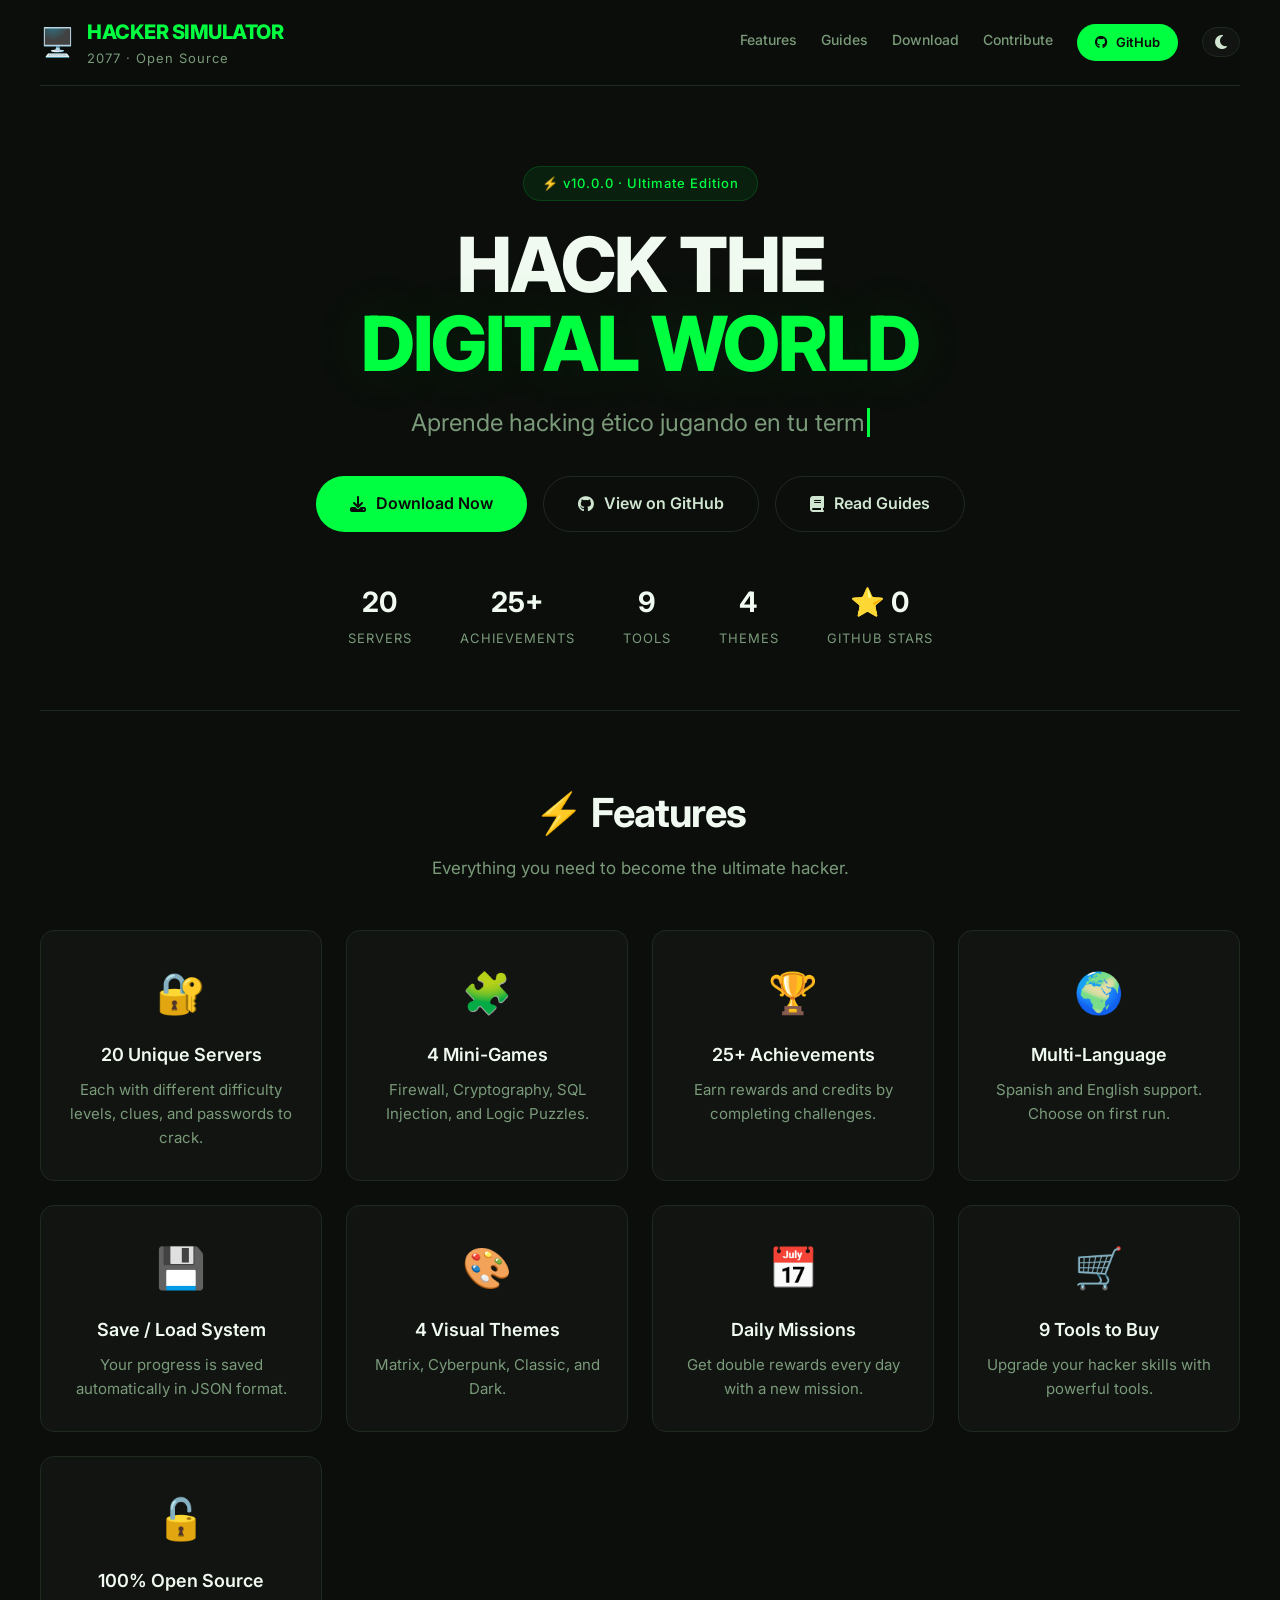
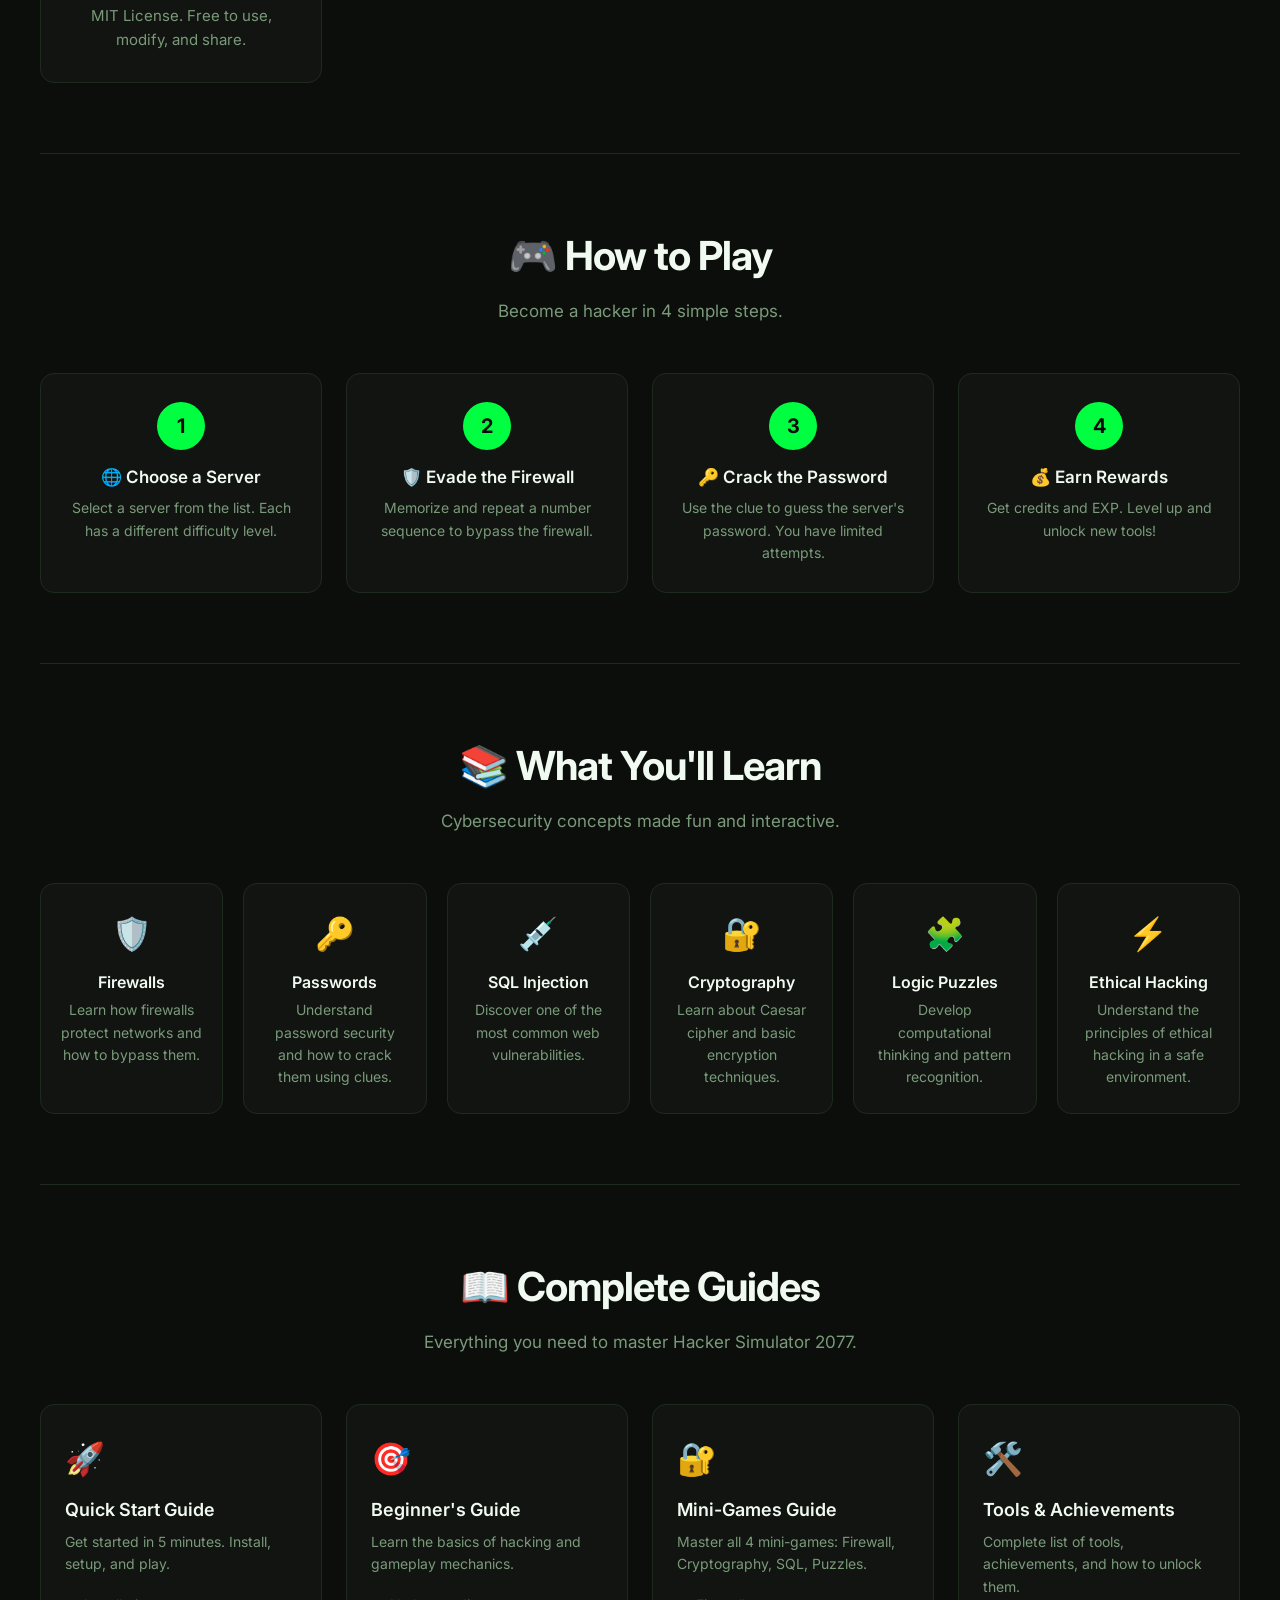
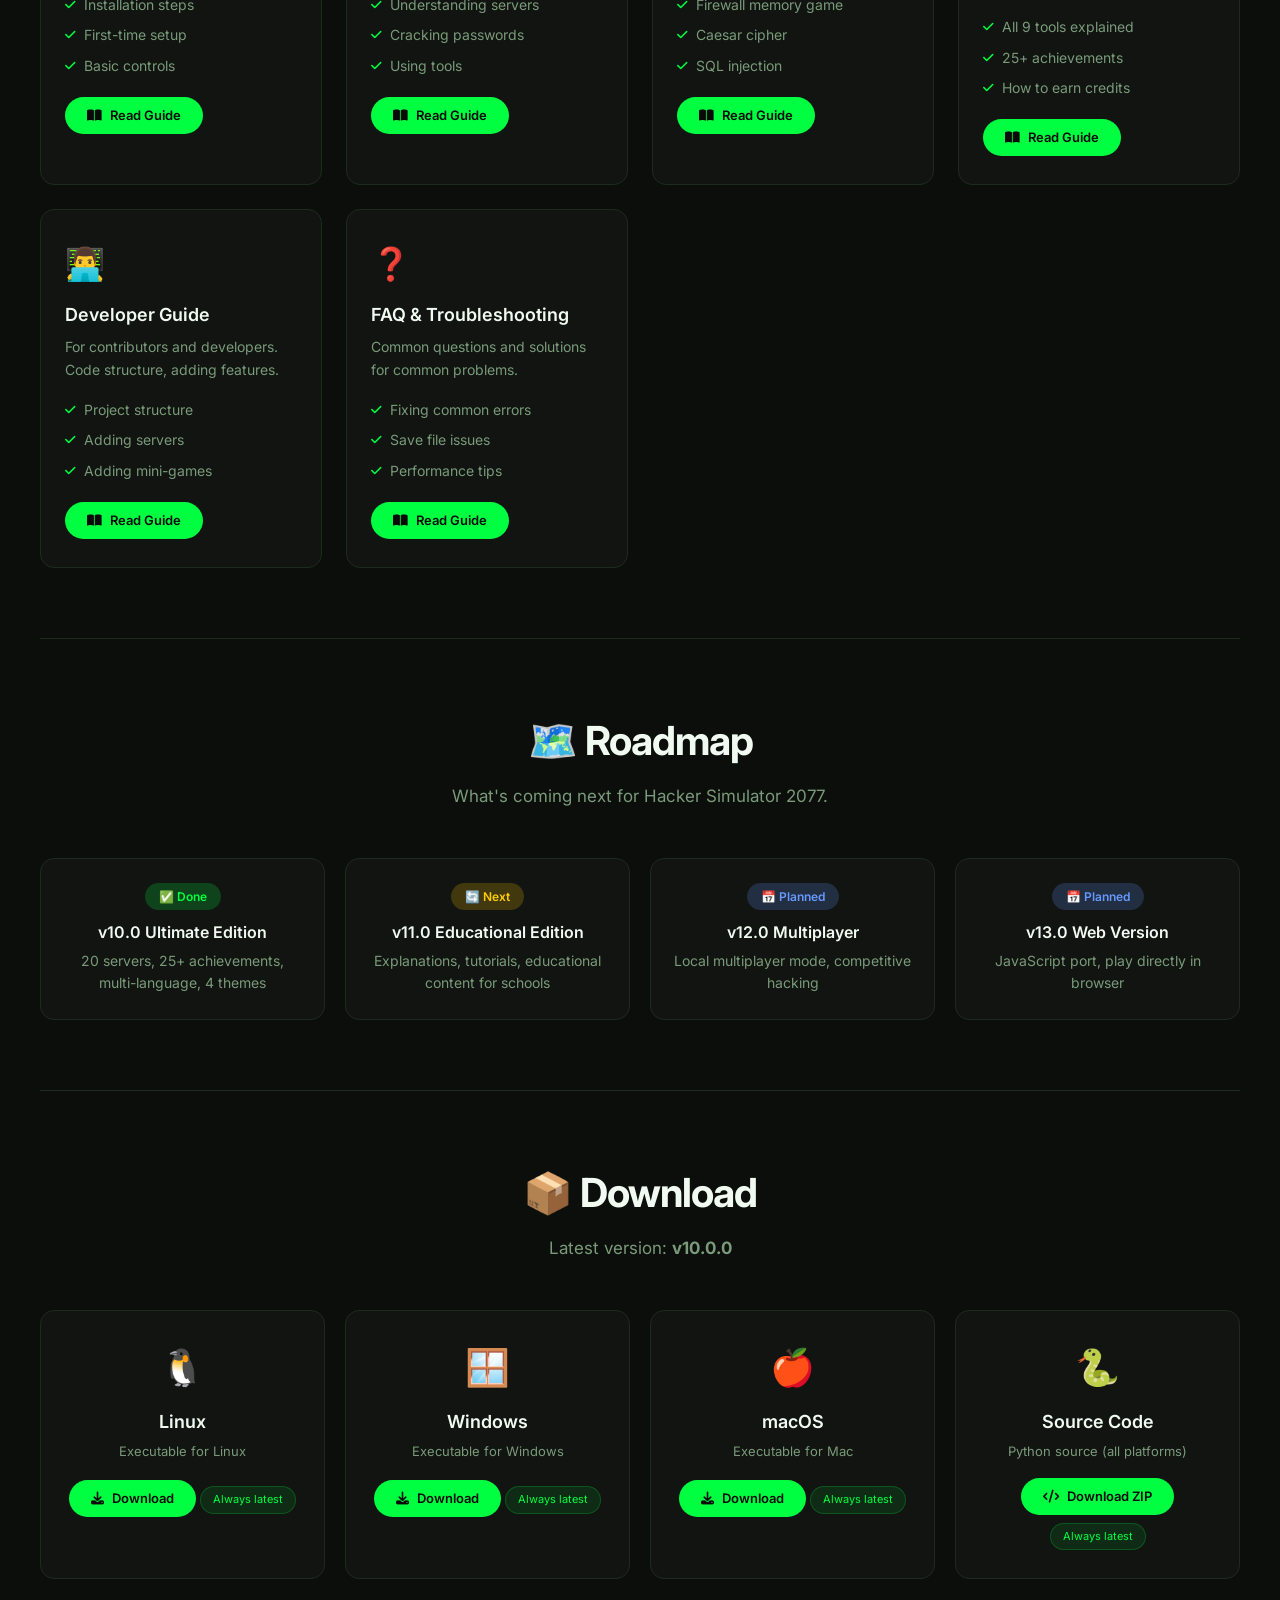
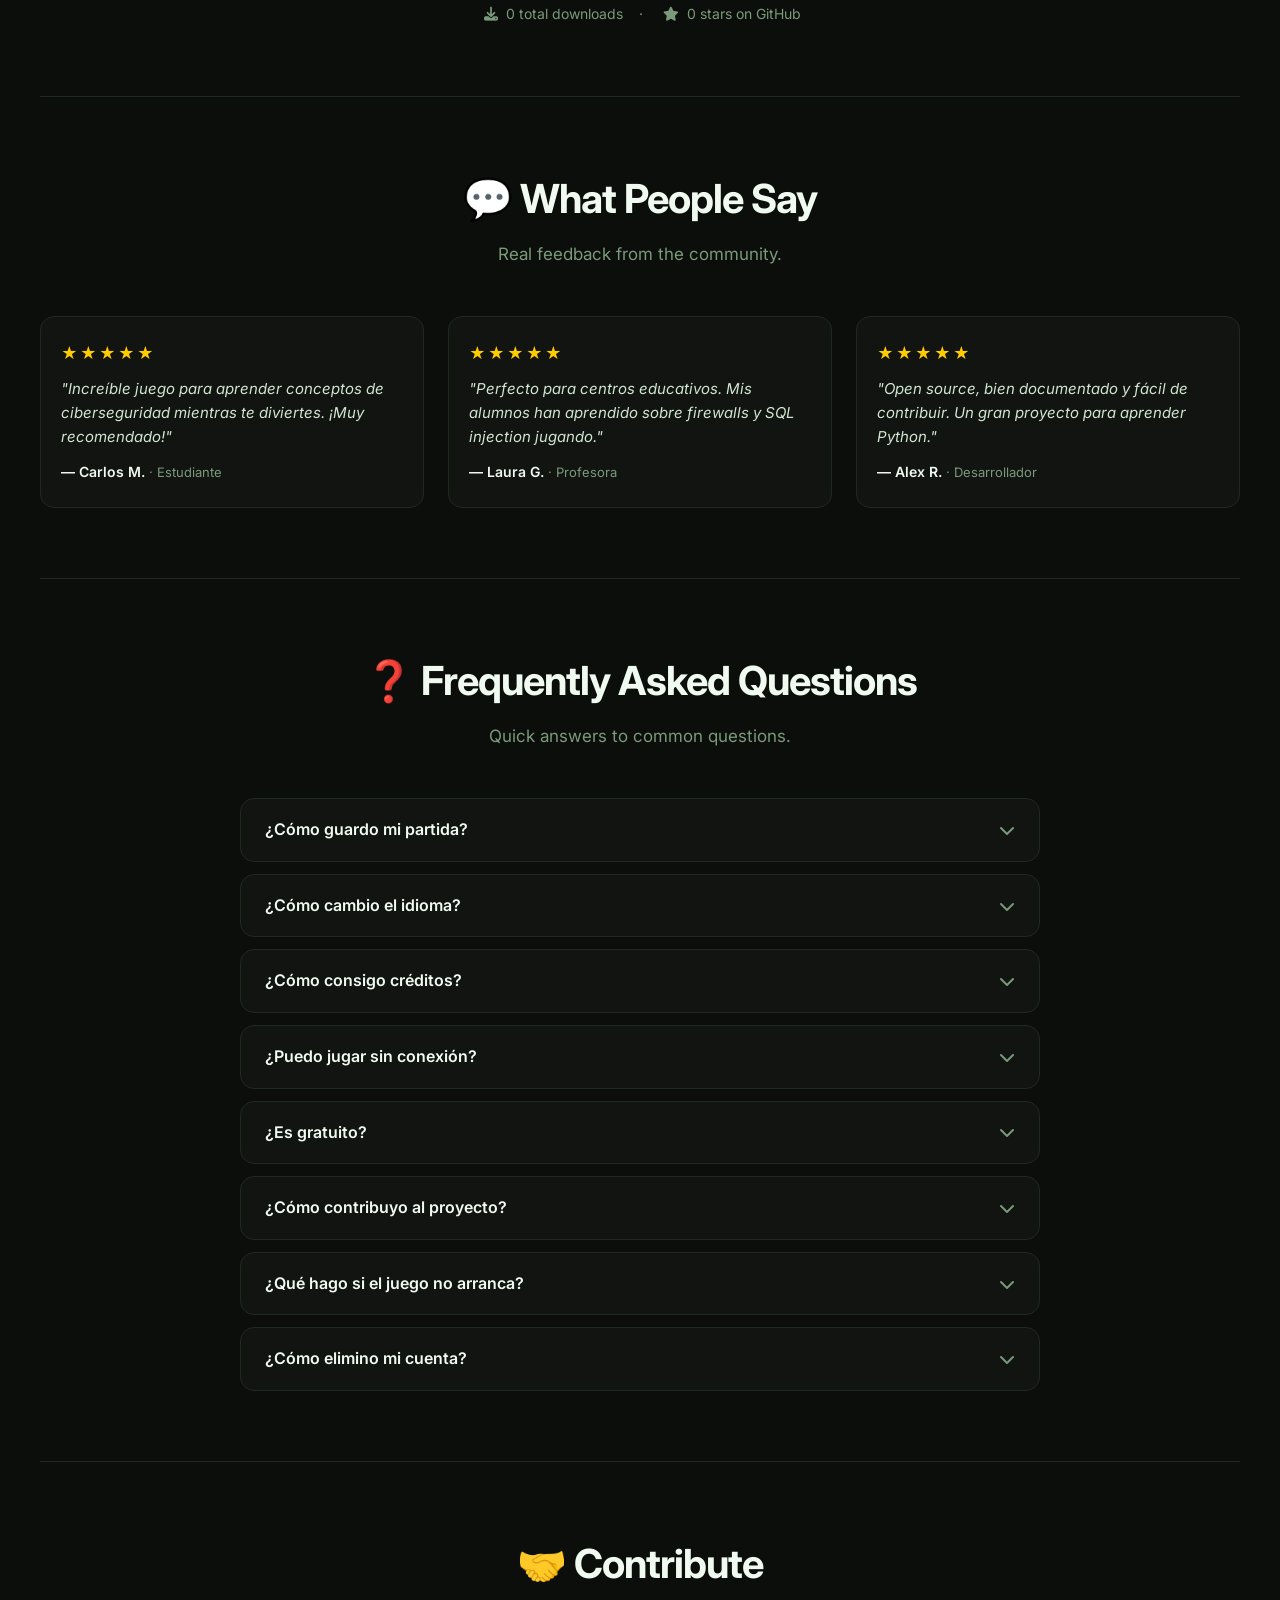
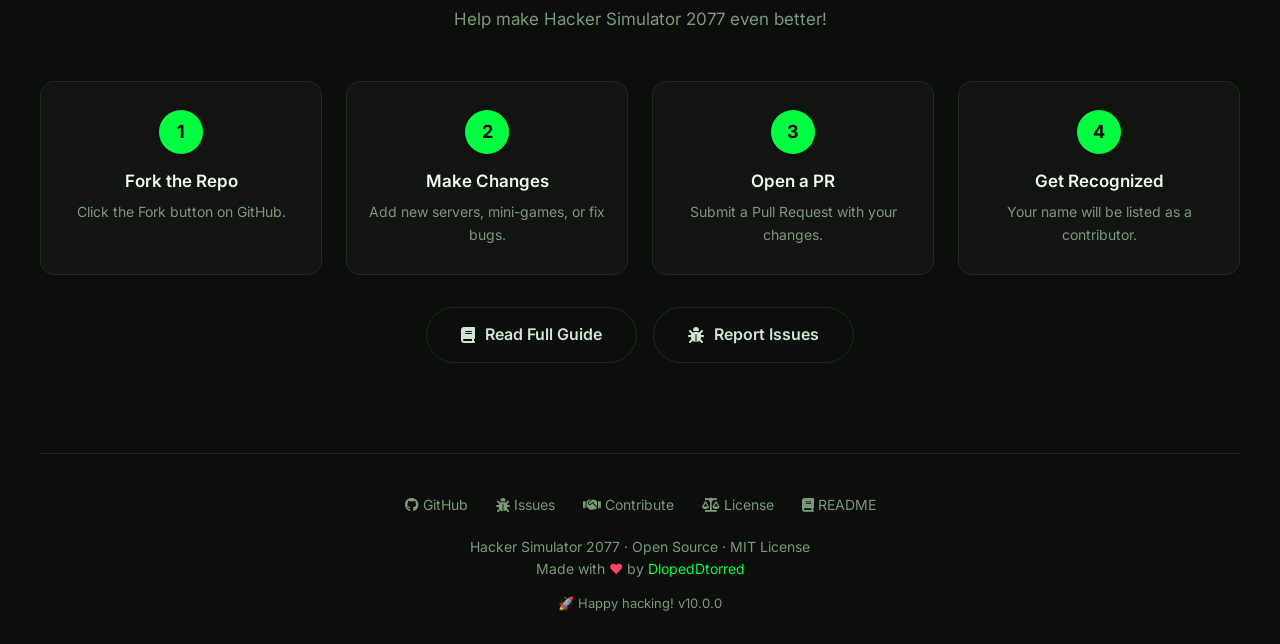
==== commit 93a5f7d8: "Mejorar web: añadir sección de guías completas, roadmap, más FAQs y diseño mejorado" ====
--- a/docs/index.html
+++ b/docs/index.html
@@ -39,7 +39,6 @@
             --header-bg: rgba(11, 14, 11, 0.9);
         }
 
-        /* Modo claro */
         .light-mode {
             --bg: #f0f5f0;
             --bg-card: #e8ede8;
@@ -83,9 +82,7 @@
             max-width: 1200px;
         }
 
-        /* ============================================================
-           SCROLLBAR
-           ============================================================ */
+        /* ===== SCROLLBAR ===== */
         ::-webkit-scrollbar {
             width: 8px;
         }
@@ -97,9 +94,7 @@
             border-radius: 10px;
         }
 
-        /* ============================================================
-           PROGRESS BAR (lectura)
-           ============================================================ */
+        /* ===== PROGRESS BAR ===== */
         #progress-bar {
             position: fixed;
             top: 0;
@@ -112,9 +107,7 @@
             box-shadow: 0 0 20px rgba(0, 255, 65, 0.3);
         }
 
-        /* ============================================================
-           HEADER / NAV
-           ============================================================ */
+        /* ===== HEADER ===== */
         header {
             width: 100%;
             padding: 16px 0;
@@ -137,19 +130,16 @@
             align-items: center;
             gap: 12px;
         }
-
         .logo-icon {
             font-size: 28px;
             line-height: 1;
         }
-
         .logo-text {
             font-size: 20px;
             font-weight: 800;
             letter-spacing: -0.5px;
             color: var(--green);
         }
-
         .logo-text span {
             font-weight: 400;
             color: var(--text-muted);
@@ -164,7 +154,6 @@
             gap: 24px;
             flex-wrap: wrap;
         }
-
         nav a {
             font-size: 14px;
             font-weight: 500;
@@ -173,7 +162,6 @@
             padding-bottom: 4px;
             transition: var(--transition);
         }
-
         nav a::after {
             content: '';
             position: absolute;
@@ -184,7 +172,6 @@
             background: var(--green);
             transition: var(--transition);
         }
-
         nav a:hover {
             color: var(--text);
         }
@@ -204,7 +191,6 @@
             gap: 8px;
             transition: var(--transition);
         }
-
         nav .github-btn:hover {
             background: #66ff88;
             transform: scale(1.03);
@@ -227,14 +213,11 @@
             gap: 6px;
             color: var(--text);
         }
-
         .theme-toggle:hover {
             border-color: var(--green);
         }
 
-        /* ============================================================
-           HERO
-           ============================================================ */
+        /* ===== HERO ===== */
         .hero {
             padding: 80px 0 60px;
             text-align: center;
@@ -252,7 +235,6 @@
             margin-bottom: 24px;
             font-weight: 500;
         }
-
         .hero-badge #version-display {
             color: #66ff88;
             font-weight: 700;
@@ -265,7 +247,6 @@
             line-height: 1.05;
             color: var(--text-light);
         }
-
         .hero h1 .highlight {
             color: var(--green);
             text-shadow: 0 0 60px rgba(0, 255, 65, 0.1);
@@ -278,7 +259,6 @@
             margin: 20px auto 32px;
             min-height: 40px;
         }
-
         .hero .typing-text .cursor {
             display: inline-block;
             width: 3px;
@@ -288,7 +268,6 @@
             vertical-align: text-bottom;
             margin-left: 2px;
         }
-
         @keyframes blink {
             0%,
             100% {
@@ -319,7 +298,6 @@
             transition: var(--transition);
             text-decoration: none;
         }
-
         .btn-primary {
             background: var(--green);
             color: #0a0a0a;
@@ -329,7 +307,6 @@
             transform: scale(1.03);
             color: #0a0a0a;
         }
-
         .btn-secondary {
             background: transparent;
             color: var(--text);
@@ -348,18 +325,15 @@
             margin-top: 48px;
             flex-wrap: wrap;
         }
-
         .hero-stats .stat {
             text-align: center;
         }
-
         .hero-stats .stat-number {
             font-size: 28px;
             font-weight: 700;
             color: var(--text-light);
             display: block;
         }
-
         .hero-stats .stat-label {
             font-size: 13px;
             color: var(--text-muted);
@@ -367,26 +341,21 @@
             letter-spacing: 1px;
         }
 
-        /* ============================================================
-           SECTIONS
-           ============================================================ */
+        /* ===== SECTIONS ===== */
         .section {
             padding: 70px 0;
             border-top: 1px solid var(--border);
         }
-
         .section-header {
             text-align: center;
             margin-bottom: 48px;
         }
-
         .section-header h2 {
             font-size: clamp(28px, 4vw, 40px);
             font-weight: 700;
             letter-spacing: -1px;
             color: var(--text-light);
         }
-
         .section-header p {
             color: var(--text-muted);
             max-width: 540px;
@@ -394,15 +363,12 @@
             font-size: 17px;
         }
 
-        /* ============================================================
-           FEATURES
-           ============================================================ */
+        /* ===== FEATURES ===== */
         .features-grid {
             display: grid;
             grid-template-columns: repeat(auto-fit, minmax(240px, 1fr));
             gap: 24px;
         }
-
         .feature-card {
             background: var(--bg-card);
             border: 1px solid var(--border);
@@ -412,41 +378,34 @@
             text-align: center;
             cursor: default;
         }
-
         .feature-card:hover {
             border-color: var(--green);
             transform: translateY(-6px);
             box-shadow: var(--shadow);
             background: var(--bg-card-hover);
         }
-
         .feature-card .icon {
             font-size: 40px;
             display: block;
             margin-bottom: 16px;
         }
-
         .feature-card h3 {
             font-size: 18px;
             font-weight: 600;
             color: var(--text-light);
             margin-bottom: 8px;
         }
-
         .feature-card p {
             font-size: 15px;
             color: var(--text-muted);
         }
 
-        /* ============================================================
-           HOW TO PLAY
-           ============================================================ */
+        /* ===== HOW TO PLAY ===== */
         .steps-grid {
             display: grid;
             grid-template-columns: repeat(auto-fit, minmax(200px, 1fr));
             gap: 24px;
         }
-
         .step-card {
             background: var(--bg-card);
             border: 1px solid var(--border);
@@ -455,13 +414,11 @@
             text-align: center;
             transition: var(--transition);
         }
-
         .step-card:hover {
             border-color: var(--green);
             transform: translateY(-4px);
             box-shadow: var(--shadow);
         }
-
         .step-card .step-num {
             display: inline-flex;
             align-items: center;
@@ -475,29 +432,58 @@
             font-size: 20px;
             margin-bottom: 14px;
         }
-
         .step-card h4 {
             color: var(--text-light);
             font-size: 17px;
             font-weight: 600;
             margin-bottom: 6px;
         }
-
         .step-card p {
             font-size: 14px;
             color: var(--text-muted);
         }
 
-        /* ============================================================
-           DOWNLOAD
-           ============================================================ */
+        /* ===== CONCEPTS ===== */
+        .concepts-grid {
+            display: grid;
+            grid-template-columns: repeat(auto-fit, minmax(180px, 1fr));
+            gap: 20px;
+        }
+        .concept-card {
+            background: var(--bg-card);
+            border: 1px solid var(--border);
+            border-radius: var(--radius);
+            padding: 24px 20px;
+            text-align: center;
+            transition: var(--transition);
+        }
+        .concept-card:hover {
+            border-color: var(--green);
+            transform: translateY(-4px);
+        }
+        .concept-card .concept-icon {
+            font-size: 32px;
+            display: block;
+            margin-bottom: 10px;
+        }
+        .concept-card h4 {
+            color: var(--text-light);
+            font-size: 16px;
+            font-weight: 600;
+        }
+        .concept-card p {
+            font-size: 14px;
+            color: var(--text-muted);
+            margin-top: 4px;
+        }
+
+        /* ===== DOWNLOAD ===== */
         .download-grid {
             display: grid;
             grid-template-columns: repeat(auto-fit, minmax(200px, 1fr));
             gap: 20px;
             margin-top: 10px;
         }
-
         .download-card {
             background: var(--bg-card);
             border: 1px solid var(--border);
@@ -506,32 +492,27 @@
             text-align: center;
             transition: var(--transition);
         }
-
         .download-card:hover {
             border-color: var(--green);
             transform: translateY(-4px);
             box-shadow: var(--shadow);
         }
-
         .download-card .os-icon {
             font-size: 36px;
             display: block;
             margin-bottom: 12px;
         }
-
         .download-card h4 {
             color: var(--text-light);
             font-size: 18px;
             font-weight: 600;
             margin-bottom: 4px;
         }
-
         .download-card p {
             font-size: 13px;
             color: var(--text-muted);
             margin-bottom: 16px;
         }
-
         .download-card .btn-sm {
             padding: 8px 22px;
             border-radius: 40px;
@@ -547,12 +528,10 @@
             align-items: center;
             gap: 8px;
         }
-
         .download-card .btn-sm:hover {
             background: #66ff88;
             transform: scale(1.04);
         }
-
         .update-badge {
             display: inline-block;
             background: rgba(0, 255, 65, 0.1);
@@ -563,28 +542,132 @@
             color: var(--green);
             margin-top: 8px;
         }
-
         .download-stats {
             text-align: center;
             margin-top: 24px;
             color: var(--text-muted);
             font-size: 14px;
         }
-
         .download-stats i {
             margin: 0 4px;
         }
 
-        /* ============================================================
-           CONCEPTS (Educativo sutil)
-           ============================================================ */
-        .concepts-grid {
+        /* ===== TESTIMONIALS ===== */
+        .testimonials-grid {
             display: grid;
-            grid-template-columns: repeat(auto-fit, minmax(200px, 1fr));
+            grid-template-columns: repeat(auto-fit, minmax(240px, 1fr));
+            gap: 24px;
+        }
+        .testimonial-card {
+            background: var(--bg-card);
+            border: 1px solid var(--border);
+            border-radius: var(--radius);
+            padding: 24px 20px;
+            transition: var(--transition);
+        }
+        .testimonial-card:hover {
+            border-color: var(--green);
+        }
+        .testimonial-card .stars {
+            color: #ffcc00;
+            font-size: 16px;
+            letter-spacing: 2px;
+            margin-bottom: 10px;
+        }
+        .testimonial-card blockquote {
+            font-style: italic;
+            color: var(--text);
+            font-size: 15px;
+            margin-bottom: 12px;
+        }
+        .testimonial-card .author {
+            font-size: 14px;
+            font-weight: 600;
+            color: var(--text-light);
+        }
+        .testimonial-card .author span {
+            font-weight: 400;
+            color: var(--text-muted);
+            font-size: 13px;
+        }
+
+        /* ===== GUIDES (NUEVO) ===== */
+        .guides-grid {
+            display: grid;
+            grid-template-columns: repeat(auto-fit, minmax(280px, 1fr));
+            gap: 24px;
+        }
+        .guide-full-card {
+            background: var(--bg-card);
+            border: 1px solid var(--border);
+            border-radius: var(--radius);
+            padding: 28px 24px;
+            transition: var(--transition);
+        }
+        .guide-full-card:hover {
+            border-color: var(--green);
+            transform: translateY(-4px);
+            box-shadow: var(--shadow);
+        }
+        .guide-full-card .guide-icon {
+            font-size: 32px;
+            display: block;
+            margin-bottom: 12px;
+        }
+        .guide-full-card h4 {
+            color: var(--text-light);
+            font-size: 18px;
+            font-weight: 600;
+        }
+        .guide-full-card p {
+            color: var(--text-muted);
+            font-size: 14px;
+            margin: 6px 0 14px;
+        }
+        .guide-full-card ul {
+            list-style: none;
+            padding: 0;
+            margin: 0 0 16px 0;
+        }
+        .guide-full-card ul li {
+            padding: 4px 0;
+            font-size: 14px;
+            color: var(--text-muted);
+            display: flex;
+            align-items: center;
+            gap: 8px;
+        }
+        .guide-full-card ul li i {
+            color: var(--green);
+            font-size: 12px;
+        }
+        .guide-full-card .btn-sm {
+            padding: 8px 22px;
+            border-radius: 40px;
+            font-size: 13px;
+            font-weight: 600;
+            background: var(--green);
+            color: #0a0a0a;
+            border: none;
+            cursor: pointer;
+            transition: var(--transition);
+            text-decoration: none;
+            display: inline-flex;
+            align-items: center;
+            gap: 8px;
+        }
+        .guide-full-card .btn-sm:hover {
+            background: #66ff88;
+            transform: scale(1.04);
+        }
+
+        /* ===== ROADMAP ===== */
+        .roadmap-grid {
+            display: grid;
+            grid-template-columns: repeat(auto-fit, minmax(220px, 1fr));
             gap: 20px;
         }
-
-        .concept-card {
+        .roadmap-item {
             background: var(--bg-card);
             border: 1px solid var(--border);
             border-radius: var(--radius);
@@ -592,80 +675,41 @@
             text-align: center;
             transition: var(--transition);
         }
-
-        .concept-card:hover {
+        .roadmap-item:hover {
             border-color: var(--green);
-            transform: translateY(-4px);
-        }
-
-        .concept-card .concept-icon {
-            font-size: 32px;
-            display: block;
+        }
+        .roadmap-item .status {
+            display: inline-block;
+            padding: 4px 14px;
+            border-radius: 40px;
+            font-size: 12px;
+            font-weight: 600;
             margin-bottom: 10px;
         }
-
-        .concept-card h4 {
+        .status-done {
+            background: rgba(0, 255, 65, 0.2);
+            color: var(--green);
+        }
+        .status-next {
+            background: rgba(255, 200, 0, 0.2);
+            color: #ffcc00;
+        }
+        .status-planned {
+            background: rgba(100, 150, 255, 0.2);
+            color: #6699ff;
+        }
+        .roadmap-item h4 {
             color: var(--text-light);
             font-size: 16px;
             font-weight: 600;
         }
-
-        .concept-card p {
+        .roadmap-item p {
             font-size: 14px;
             color: var(--text-muted);
             margin-top: 4px;
         }
 
-        /* ============================================================
-           TESTIMONIALS
-           ============================================================ */
-        .testimonials-grid {
-            display: grid;
-            grid-template-columns: repeat(auto-fit, minmax(240px, 1fr));
-            gap: 24px;
-        }
-
-        .testimonial-card {
-            background: var(--bg-card);
-            border: 1px solid var(--border);
-            border-radius: var(--radius);
-            padding: 24px 20px;
-            transition: var(--transition);
-        }
-
-        .testimonial-card:hover {
-            border-color: var(--green);
-        }
-
-        .testimonial-card .stars {
-            color: #ffcc00;
-            font-size: 16px;
-            letter-spacing: 2px;
-            margin-bottom: 10px;
-        }
-
-        .testimonial-card blockquote {
-            font-style: italic;
-            color: var(--text);
-            font-size: 15px;
-            margin-bottom: 12px;
-        }
-
-        .testimonial-card .author {
-            font-size: 14px;
-            font-weight: 600;
-            color: var(--text-light);
-        }
-
-        .testimonial-card .author span {
-            font-weight: 400;
-            color: var(--text-muted);
-            font-size: 13px;
-        }
-
-        /* ============================================================
-           FAQ
-           ============================================================ */
+        /* ===== FAQ ===== */
         .faq-list {
             max-width: 800px;
             margin: 0 auto;
@@ -673,7 +717,6 @@
             flex-direction: column;
             gap: 12px;
         }
-
         .faq-item {
             background: var(--bg-card);
             border: 1px solid var(--border);
@@ -681,11 +724,9 @@
             overflow: hidden;
             transition: var(--transition);
         }
-
         .faq-item:hover {
             border-color: var(--green);
         }
-
         .faq-question {
             padding: 18px 24px;
             cursor: pointer;
@@ -697,21 +738,17 @@
             transition: var(--transition);
             user-select: none;
         }
-
         .faq-question:hover {
             color: var(--green);
         }
-
         .faq-question i {
             transition: var(--transition);
             color: var(--text-muted);
         }
-
         .faq-item.active .faq-question i {
             transform: rotate(180deg);
             color: var(--green);
         }
-
         .faq-answer {
             max-height: 0;
             overflow: hidden;
@@ -720,22 +757,33 @@
             color: var(--text-muted);
             font-size: 15px;
         }
-
         .faq-item.active .faq-answer {
-            max-height: 200px;
+            max-height: 300px;
             padding: 0 24px 18px;
         }
-
-        /* ============================================================
-           CONTRIBUTE
-           ============================================================ */
+        .faq-answer kbd {
+            background: var(--bg);
+            padding: 2px 10px;
+            border-radius: 4px;
+            font-size: 13px;
+            border: 1px solid var(--border);
+            color: var(--text);
+        }
+        .faq-answer code {
+            background: var(--bg);
+            padding: 2px 8px;
+            border-radius: 4px;
+            font-size: 13px;
+            color: var(--green);
+        }
+
+        /* ===== CONTRIBUTE ===== */
         .contribute-steps {
             display: grid;
             grid-template-columns: repeat(auto-fit, minmax(180px, 1fr));
             gap: 24px;
             margin-top: 10px;
         }
-
         .step {
             text-align: center;
             background: var(--bg-card);
@@ -744,11 +792,9 @@
             padding: 28px 20px;
             transition: var(--transition);
         }
-
         .step:hover {
             border-color: var(--green);
         }
-
         .step .step-number {
             display: inline-flex;
             align-items: center;
@@ -762,80 +808,18 @@
             font-size: 18px;
             margin-bottom: 14px;
         }
-
         .step h4 {
             color: var(--text-light);
             font-size: 17px;
             font-weight: 600;
             margin-bottom: 6px;
         }
-
         .step p {
             font-size: 14px;
             color: var(--text-muted);
         }
 
-        /* ============================================================
-           GUIDE
-           ============================================================ */
-        .guide-grid {
-            display: grid;
-            grid-template-columns: repeat(auto-fit, minmax(220px, 1fr));
-            gap: 20px;
-        }
-
-        .guide-card {
-            background: var(--bg-card);
-            border: 1px solid var(--border);
-            border-radius: var(--radius);
-            padding: 24px 20px;
-            transition: var(--transition);
-        }
-
-        .guide-card:hover {
-            border-color: var(--green);
-        }
-
-        .guide-card .guide-icon {
-            font-size: 28px;
-            display: block;
-            margin-bottom: 10px;
-        }
-
-        .guide-card h4 {
-            color: var(--text-light);
-            font-size: 16px;
-            font-weight: 600;
-        }
-
-        .guide-card p {
-            font-size: 14px;
-            color: var(--text-muted);
-            margin: 6px 0 14px;
-        }
-
-        .guide-card .btn-sm {
-            padding: 6px 18px;
-            border-radius: 40px;
-            font-size: 13px;
-            font-weight: 500;
-            background: transparent;
-            color: var(--green);
-            border: 1px solid var(--green);
-            cursor: pointer;
-            transition: var(--transition);
-            text-decoration: none;
-            display: inline-block;
-        }
-
-        .guide-card .btn-sm:hover {
-            background: var(--green);
-            color: #0a0a0a;
-        }
-
-        /* ============================================================
-           FOOTER
-           ============================================================ */
+        /* ===== FOOTER ===== */
         footer {
             width: 100%;
             padding: 40px 0 30px;
@@ -843,7 +827,6 @@
             margin-top: 20px;
             text-align: center;
         }
-
         footer .footer-links {
             display: flex;
             justify-content: center;
@@ -851,29 +834,23 @@
             flex-wrap: wrap;
             margin-bottom: 20px;
         }
-
         footer .footer-links a {
             font-size: 14px;
             color: var(--text-muted);
             transition: var(--transition);
         }
-
         footer .footer-links a:hover {
             color: var(--green);
         }
-
         footer p {
             font-size: 14px;
             color: var(--text-muted);
         }
-
         footer .heart {
             color: #ff4466;
         }
 
-        /* ============================================================
-           BACK TO TOP
-           ============================================================ */
+        /* ===== BACK TO TOP ===== */
         #back-to-top {
             position: fixed;
             bottom: 30px;
@@ -892,12 +869,10 @@
             box-shadow: 0 4px 20px rgba(0, 255, 65, 0.3);
             z-index: 999;
         }
-
         #back-to-top.show {
             opacity: 1;
             visibility: visible;
         }
-
         #back-to-top:hover {
             transform: scale(1.1);
             background: #66ff88;
@@ -932,6 +907,12 @@
                 font-size: 14px;
                 padding: 4px 10px;
             }
+            .guides-grid {
+                grid-template-columns: 1fr;
+            }
+            .roadmap-grid {
+                grid-template-columns: 1fr 1fr;
+            }
         }
 
         @media (max-width: 480px) {
@@ -957,10 +938,10 @@
             .testimonials-grid {
                 grid-template-columns: 1fr;
             }
-            .guide-grid {
+            .contribute-steps {
                 grid-template-columns: 1fr;
             }
-            .contribute-steps {
+            .roadmap-grid {
                 grid-template-columns: 1fr;
             }
             .faq-question {
@@ -996,13 +977,11 @@
                 transform: translateY(0);
             }
         }
-
         .animate-on-scroll {
             opacity: 0;
             transform: translateY(30px);
             transition: opacity 0.6s ease, transform 0.6s ease;
         }
-
         .animate-on-scroll.visible {
             opacity: 1;
             transform: translateY(0);
@@ -1034,9 +1013,9 @@
             </div>
             <nav>
                 <a href="#features">Features</a>
+                <a href="#guides">Guides</a>
                 <a href="#download">Download</a>
                 <a href="#contribute">Contribute</a>
-                <a href="#guide">Guide</a>
                 <a href="https://github.com/DlopedDtorred/hacker-simulator" target="_blank" class="github-btn">
                     <i class="fab fa-github"></i> GitHub
                 </a>
@@ -1067,8 +1046,8 @@
                 <a href="https://github.com/DlopedDtorred/hacker-simulator" target="_blank" class="btn btn-secondary">
                     <i class="fab fa-github"></i> View on GitHub
                 </a>
-                <a href="guides/guide.html" class="btn btn-secondary">
-                    <i class="fas fa-book"></i> Read Guide
+                <a href="#guides" class="btn btn-secondary">
+                    <i class="fas fa-book"></i> Read Guides
                 </a>
             </div>
 
@@ -1186,7 +1165,7 @@
         </section>
 
         <!-- ==========================================================
-        CONCEPTS (Educativo sutil)
+        CONCEPTS (Educativo)
         ========================================================== -->
         <section class="section" id="concepts">
             <div class="section-header">
@@ -1223,6 +1202,133 @@
                     <span class="concept-icon">⚡</span>
                     <h4>Ethical Hacking</h4>
                     <p>Understand the principles of ethical hacking in a safe environment.</p>
+                </div>
+            </div>
+        </section>
+
+        <!-- ==========================================================
+        GUIDES (NUEVO - MÁS COMPLETO)
+        ========================================================== -->
+        <section class="section" id="guides">
+            <div class="section-header">
+                <h2>📖 Complete Guides</h2>
+                <p>Everything you need to master Hacker Simulator 2077.</p>
+            </div>
+            <div class="guides-grid">
+                <div class="guide-full-card animate-on-scroll">
+                    <span class="guide-icon">🚀</span>
+                    <h4>Quick Start Guide</h4>
+                    <p>Get started in 5 minutes. Install, setup, and play.</p>
+                    <ul>
+                        <li><i class="fas fa-check"></i> Installation steps</li>
+                        <li><i class="fas fa-check"></i> First-time setup</li>
+                        <li><i class="fas fa-check"></i> Basic controls</li>
+                    </ul>
+                    <a href="guides/quickstart.html" class="btn-sm">
+                        <i class="fas fa-book-open"></i> Read Guide
+                    </a>
+                </div>
+
+                <div class="guide-full-card animate-on-scroll">
+                    <span class="guide-icon">🎯</span>
+                    <h4>Beginner's Guide</h4>
+                    <p>Learn the basics of hacking and gameplay mechanics.</p>
+                    <ul>
+                        <li><i class="fas fa-check"></i> Understanding servers</li>
+                        <li><i class="fas fa-check"></i> Cracking passwords</li>
+                        <li><i class="fas fa-check"></i> Using tools</li>
+                    </ul>
+                    <a href="guides/beginners.html" class="btn-sm">
+                        <i class="fas fa-book-open"></i> Read Guide
+                    </a>
+                </div>
+
+                <div class="guide-full-card animate-on-scroll">
+                    <span class="guide-icon">🔐</span>
+                    <h4>Mini-Games Guide</h4>
+                    <p>Master all 4 mini-games: Firewall, Cryptography, SQL, Puzzles.</p>
+                    <ul>
+                        <li><i class="fas fa-check"></i> Firewall memory game</li>
+                        <li><i class="fas fa-check"></i> Caesar cipher</li>
+                        <li><i class="fas fa-check"></i> SQL injection</li>
+                    </ul>
+                    <a href="guides/minigames.html" class="btn-sm">
+                        <i class="fas fa-book-open"></i> Read Guide
+                    </a>
+                </div>
+
+                <div class="guide-full-card animate-on-scroll">
+                    <span class="guide-icon">🛠️</span>
+                    <h4>Tools & Achievements</h4>
+                    <p>Complete list of tools, achievements, and how to unlock them.</p>
+                    <ul>
+                        <li><i class="fas fa-check"></i> All 9 tools explained</li>
+                        <li><i class="fas fa-check"></i> 25+ achievements</li>
+                        <li><i class="fas fa-check"></i> How to earn credits</li>
+                    </ul>
+                    <a href="guides/tools.html" class="btn-sm">
+                        <i class="fas fa-book-open"></i> Read Guide
+                    </a>
+                </div>
+
+                <div class="guide-full-card animate-on-scroll">
+                    <span class="guide-icon">👨‍💻</span>
+                    <h4>Developer Guide</h4>
+                    <p>For contributors and developers. Code structure, adding features.</p>
+                    <ul>
+                        <li><i class="fas fa-check"></i> Project structure</li>
+                        <li><i class="fas fa-check"></i> Adding servers</li>
+                        <li><i class="fas fa-check"></i> Adding mini-games</li>
+                    </ul>
+                    <a href="guides/developer.html" class="btn-sm">
+                        <i class="fas fa-book-open"></i> Read Guide
+                    </a>
+                </div>
+
+                <div class="guide-full-card animate-on-scroll">
+                    <span class="guide-icon">❓</span>
+                    <h4>FAQ & Troubleshooting</h4>
+                    <p>Common questions and solutions for common problems.</p>
+                    <ul>
+                        <li><i class="fas fa-check"></i> Fixing common errors</li>
+                        <li><i class="fas fa-check"></i> Save file issues</li>
+                        <li><i class="fas fa-check"></i> Performance tips</li>
+                    </ul>
+                    <a href="guides/faq.html" class="btn-sm">
+                        <i class="fas fa-book-open"></i> Read Guide
+                    </a>
+                </div>
+            </div>
+        </section>
+
+        <!-- ==========================================================
+        ROADMAP (NUEVO)
+        ========================================================== -->
+        <section class="section" id="roadmap">
+            <div class="section-header">
+                <h2>🗺️ Roadmap</h2>
+                <p>What's coming next for Hacker Simulator 2077.</p>
+            </div>
+            <div class="roadmap-grid">
+                <div class="roadmap-item animate-on-scroll">
+                    <span class="status status-done">✅ Done</span>
+                    <h4>v10.0 Ultimate Edition</h4>
+                    <p>20 servers, 25+ achievements, multi-language, 4 themes</p>
+                </div>
+                <div class="roadmap-item animate-on-scroll">
+                    <span class="status status-next">🔄 Next</span>
+                    <h4>v11.0 Educational Edition</h4>
+                    <p>Explanations, tutorials, educational content for schools</p>
+                </div>
+                <div class="roadmap-item animate-on-scroll">
+                    <span class="status status-planned">📅 Planned</span>
+                    <h4>v12.0 Multiplayer</h4>
+                    <p>Local multiplayer mode, competitive hacking</p>
+                </div>
+                <div class="roadmap-item animate-on-scroll">
+                    <span class="status status-planned">📅 Planned</span>
+                    <h4>v13.0 Web Version</h4>
+                    <p>JavaScript port, play directly in browser</p>
                 </div>
             </div>
         </section>
@@ -1358,6 +1464,20 @@
                     </div>
                     <div class="faq-answer">Haz fork del repositorio, añade mejoras y abre un Pull Request. Revisa nuestra <a href="https://github.com/DlopedDtorred/hacker-simulator/blob/main/CONTRIBUTING.md" target="_blank">guía de contribución</a>.</div>
                 </div>
+                <div class="faq-item">
+                    <div class="faq-question">
+                        <span>¿Qué hago si el juego no arranca?</span>
+                        <i class="fas fa-chevron-down"></i>
+                    </div>
+                    <div class="faq-answer">Verifica que tienes Python 3.8+ instalado. Ejecuta <code>pip install colorama</code> y luego <code>python cyberdex.py</code>.</div>
+                </div>
+                <div class="faq-item">
+                    <div class="faq-question">
+                        <span>¿Cómo elimino mi cuenta?</span>
+                        <i class="fas fa-chevron-down"></i>
+                    </div>
+                    <div class="faq-answer">Ve a Ajustes (<kbd>7</kbd>) → Eliminar cuenta (<kbd>3</kbd>) y confirma escribiendo <code>ELIMINAR</code>.</div>
+                </div>
             </div>
         </section>
 
@@ -1398,42 +1518,6 @@
                 <a href="https://github.com/DlopedDtorred/hacker-simulator/issues" target="_blank" class="btn btn-secondary" style="margin-left:12px;">
                     <i class="fas fa-bug"></i> Report Issues
                 </a>
-            </div>
-        </section>
-
-        <!-- ==========================================================
-        GUIDE
-        ========================================================== -->
-        <section class="section" id="guide">
-            <div class="section-header">
-                <h2>📖 Quick Guide</h2>
-                <p>Learn the basics in 2 minutes.</p>
-            </div>
-            <div class="guide-grid">
-                <div class="guide-card animate-on-scroll">
-                    <span class="guide-icon">🎮</span>
-                    <h4>Controls</h4>
-                    <p>1=Hack · 2=Daily · 3=Train · 4=Shop · 5=Stats · 6=Ranking · 7=Settings · 8=Save · 9=Guide · 0=Exit</p>
-                    <a href="guides/guide.html" class="btn-sm">Read More</a>
-                </div>
-                <div class="guide-card animate-on-scroll">
-                    <span class="guide-icon">🔐</span>
-                    <h4>How to Hack</h4>
-                    <p>1. Choose a server. 2. Evade the firewall. 3. Crack the password using the clue.</p>
-                    <a href="guides/guide.html#how-to-hack" class="btn-sm">Read More</a>
-                </div>
-                <div class="guide-card animate-on-scroll">
-                    <span class="guide-icon">🛠️</span>
-                    <h4>Tools</h4>
-                    <p>Buy tools in the shop: Advanced Scanner, Firewall Bypass, Crypto Key, and more.</p>
-                    <a href="guides/guide.html#tools" class="btn-sm">Read More</a>
-                </div>
-                <div class="guide-card animate-on-scroll">
-                    <span class="guide-icon">🏆</span>
-                    <h4>Achievements</h4>
-                    <p>Unlock 25+ achievements for extra credits and rewards.</p>
-                    <a href="guides/guide.html#achievements" class="btn-sm">Read More</a>
-                </div>
             </div>
         </section>
 
@@ -1511,12 +1595,10 @@
                 if (!response.ok) throw new Error('Network response was not ok');
                 const data = await response.json();
 
-                // Stars
                 const stars = data.stargazers_count || 0;
                 document.getElementById('stat-stars').textContent = `⭐ ${stars}`;
                 document.getElementById('star-count').textContent = stars;
 
-                // Downloads (approximate from releases)
                 try {
                     const releasesResponse = await fetch('https://api.github.com/repos/DlopedDtorred/hacker-simulator/releases');
                     if (releasesResponse.ok) {
@@ -1540,7 +1622,7 @@
         }
 
         // ============================================================
-        // 3. THEME TOGGLE (Dark/Light)
+        // 3. THEME TOGGLE
         // ============================================================
         function initTheme() {
             const savedTheme = localStorage.getItem('hacker-theme') || 'dark';
@@ -1659,7 +1741,6 @@
                 const question = item.querySelector('.faq-question');
                 question.addEventListener('click', () => {
                     const isActive = item.classList.contains('active');
-                    // Close all
                     faqItems.forEach(i => i.classList.remove('active'));
                     if (!isActive) {
                         item.classList.add('active');
@@ -1696,7 +1777,6 @@
             initBackToTop();
             initFAQ();
 
-            // Theme toggle event
             document.getElementById('themeToggle').addEventListener('click', toggleTheme);
         });
     </script>
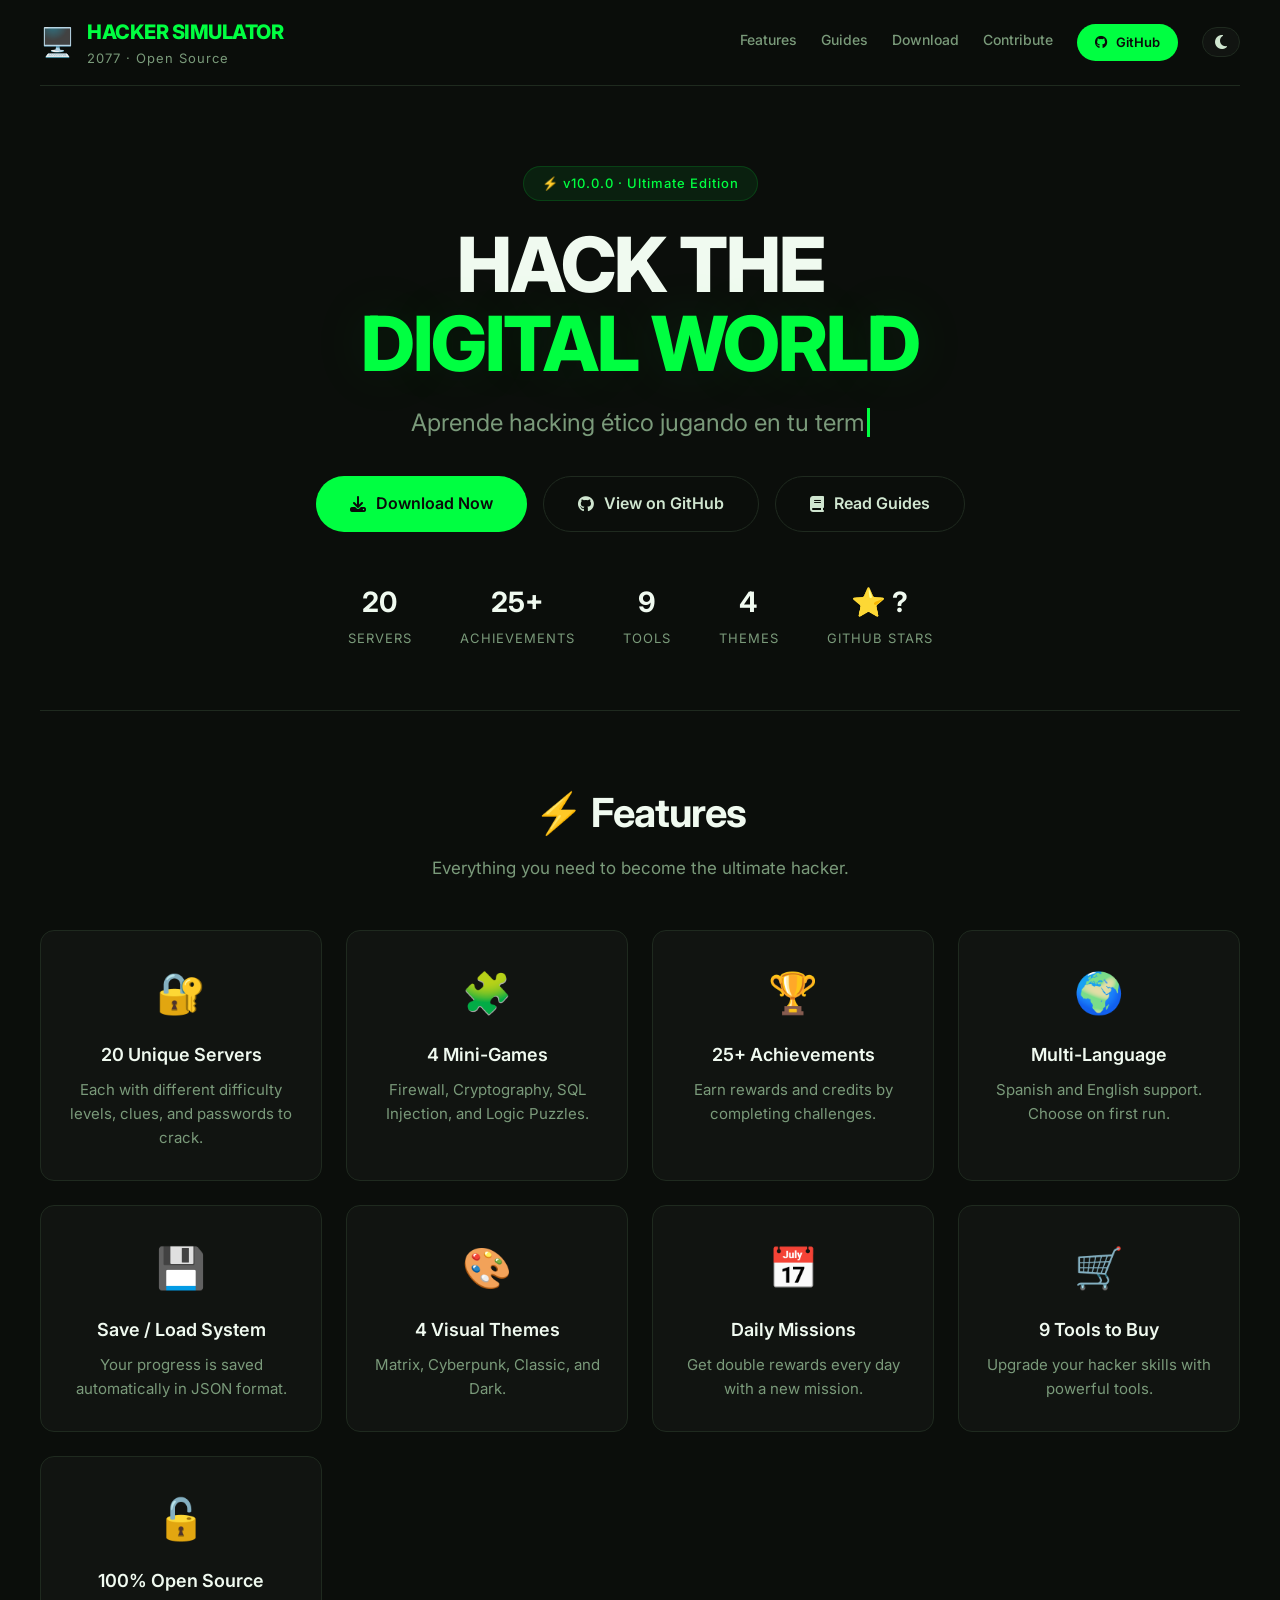
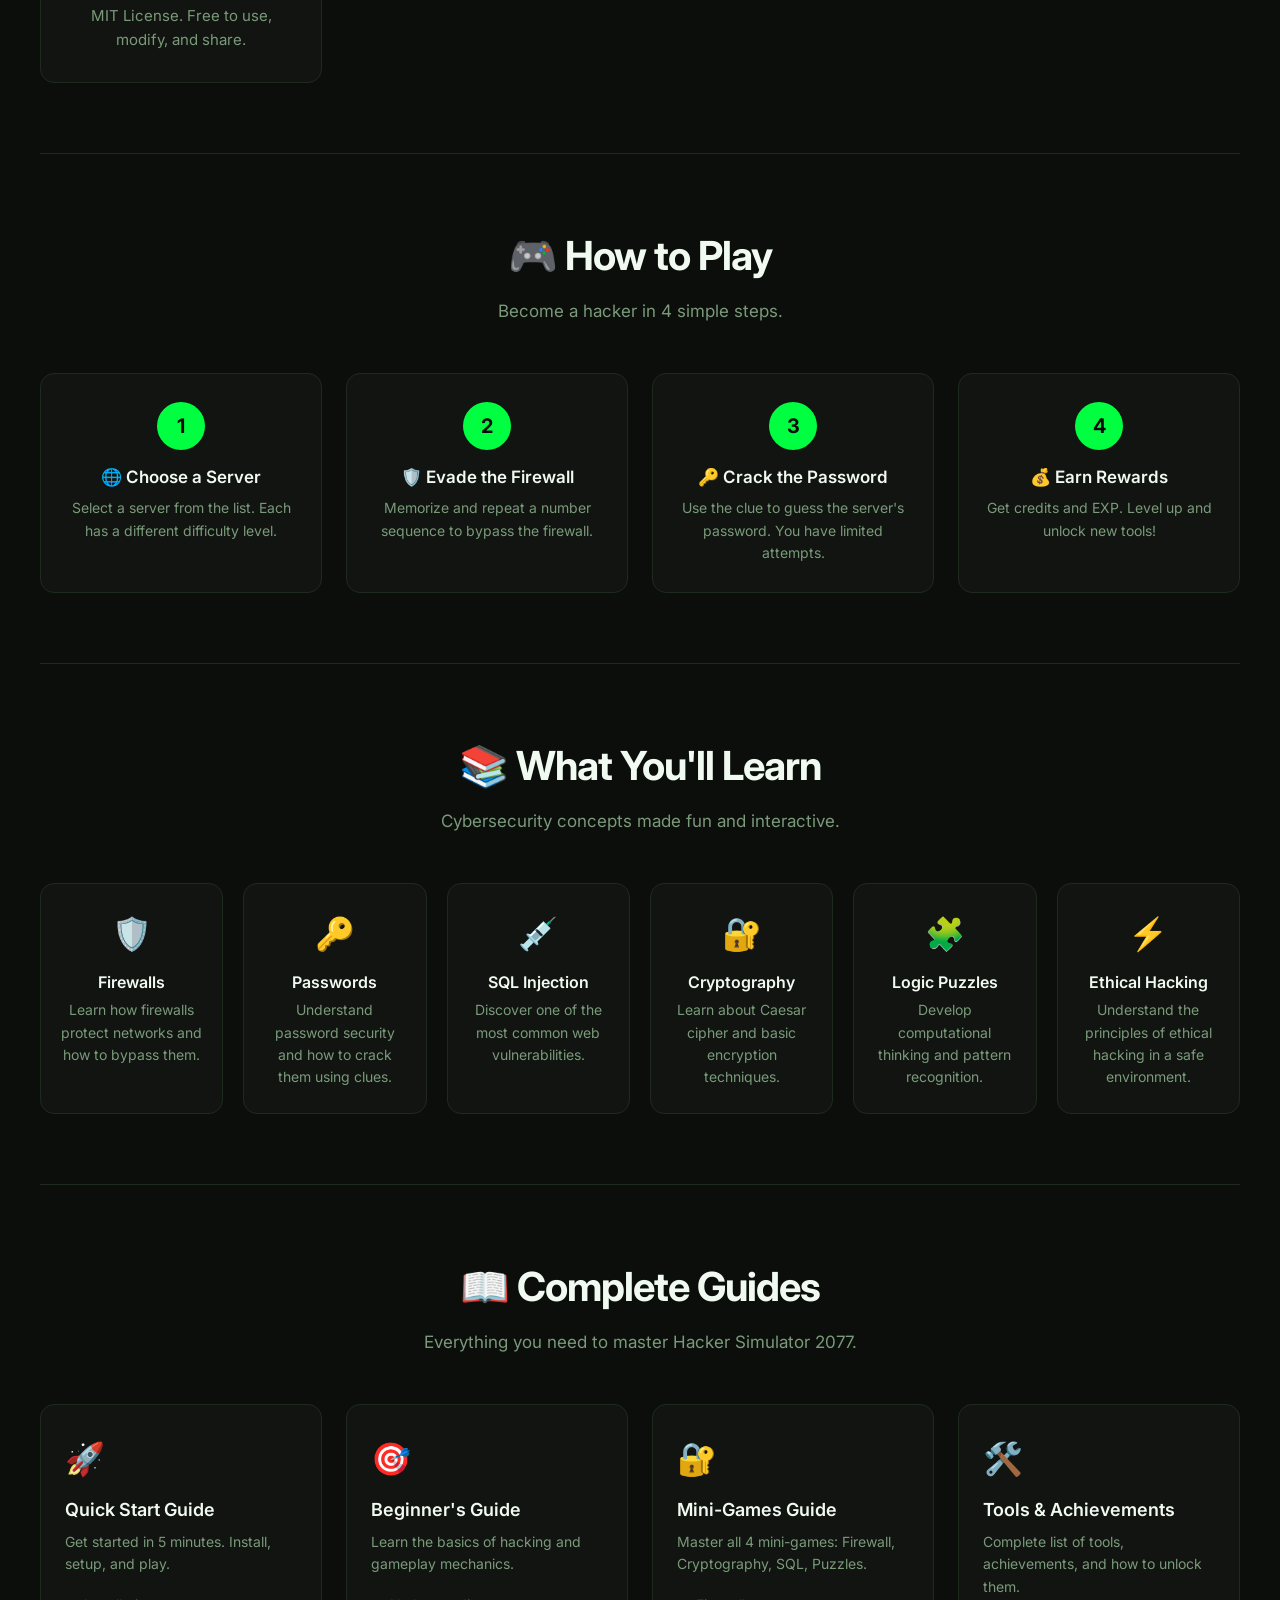
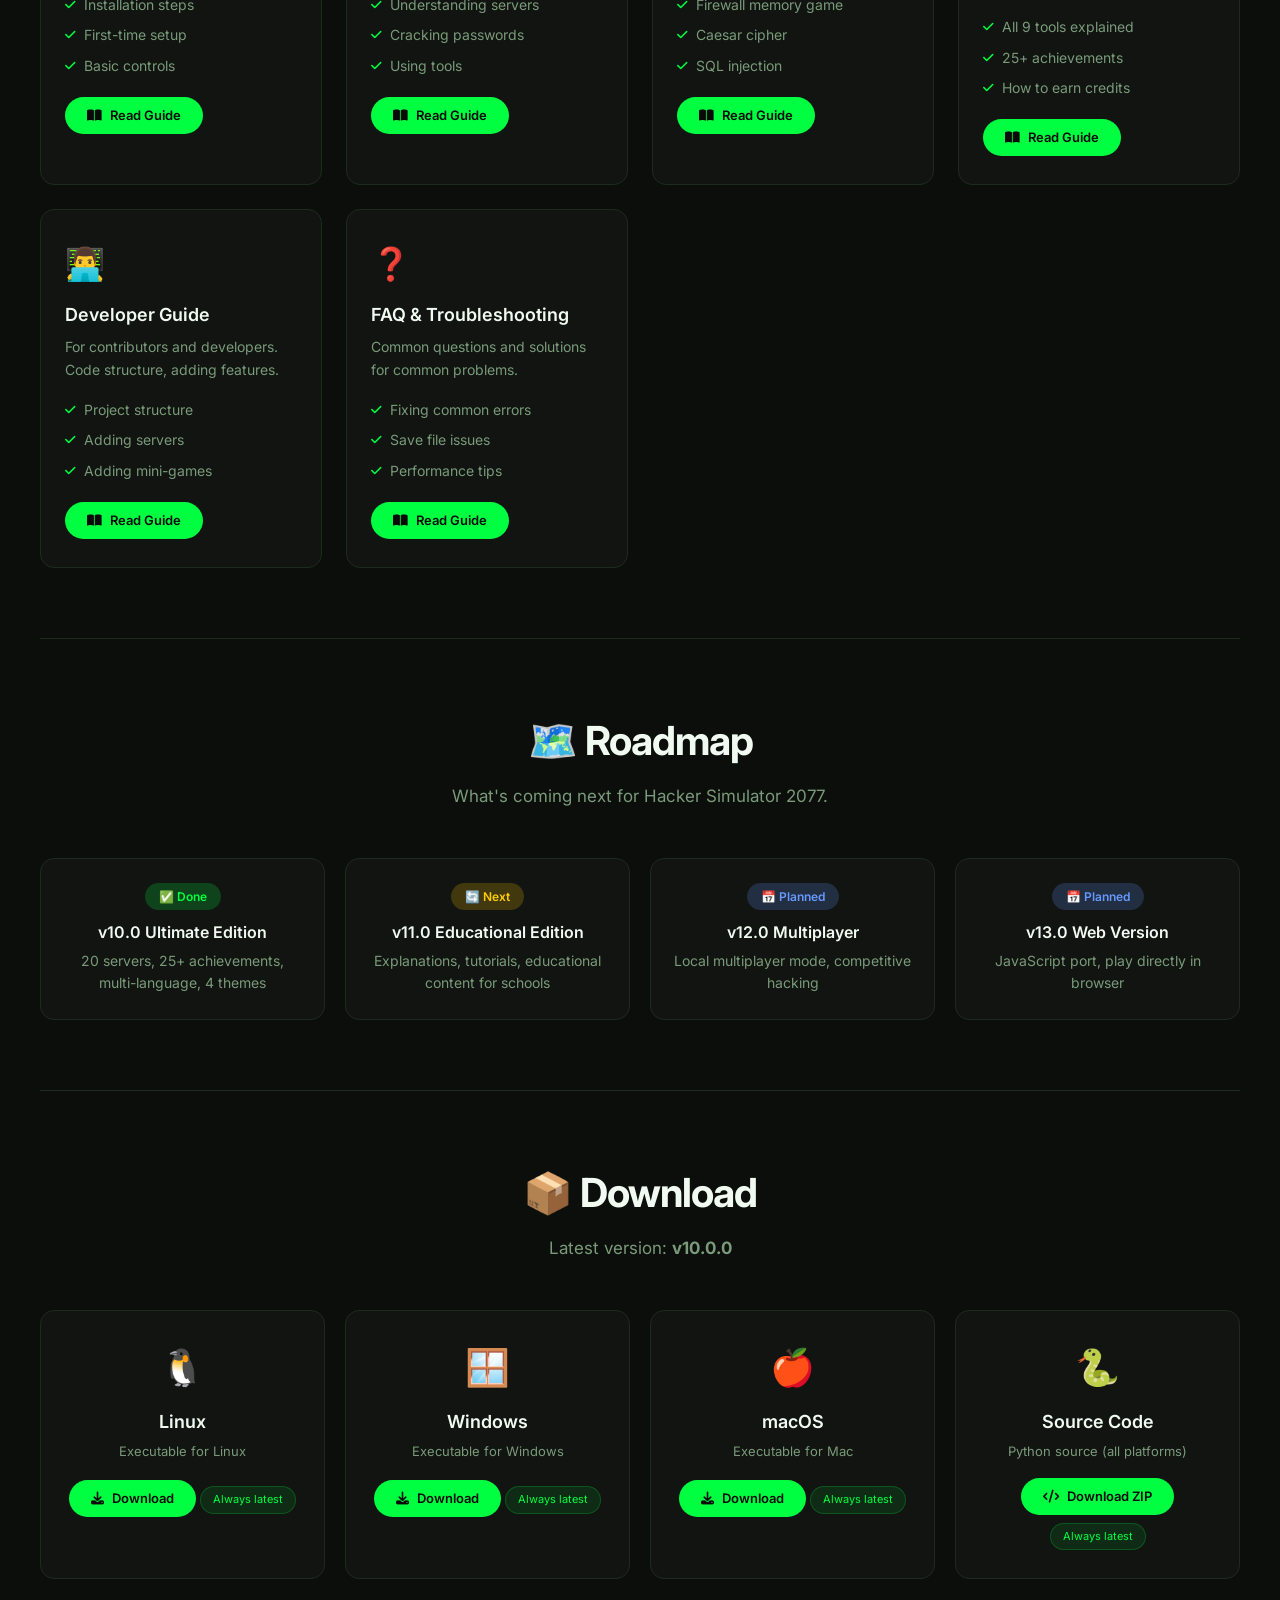
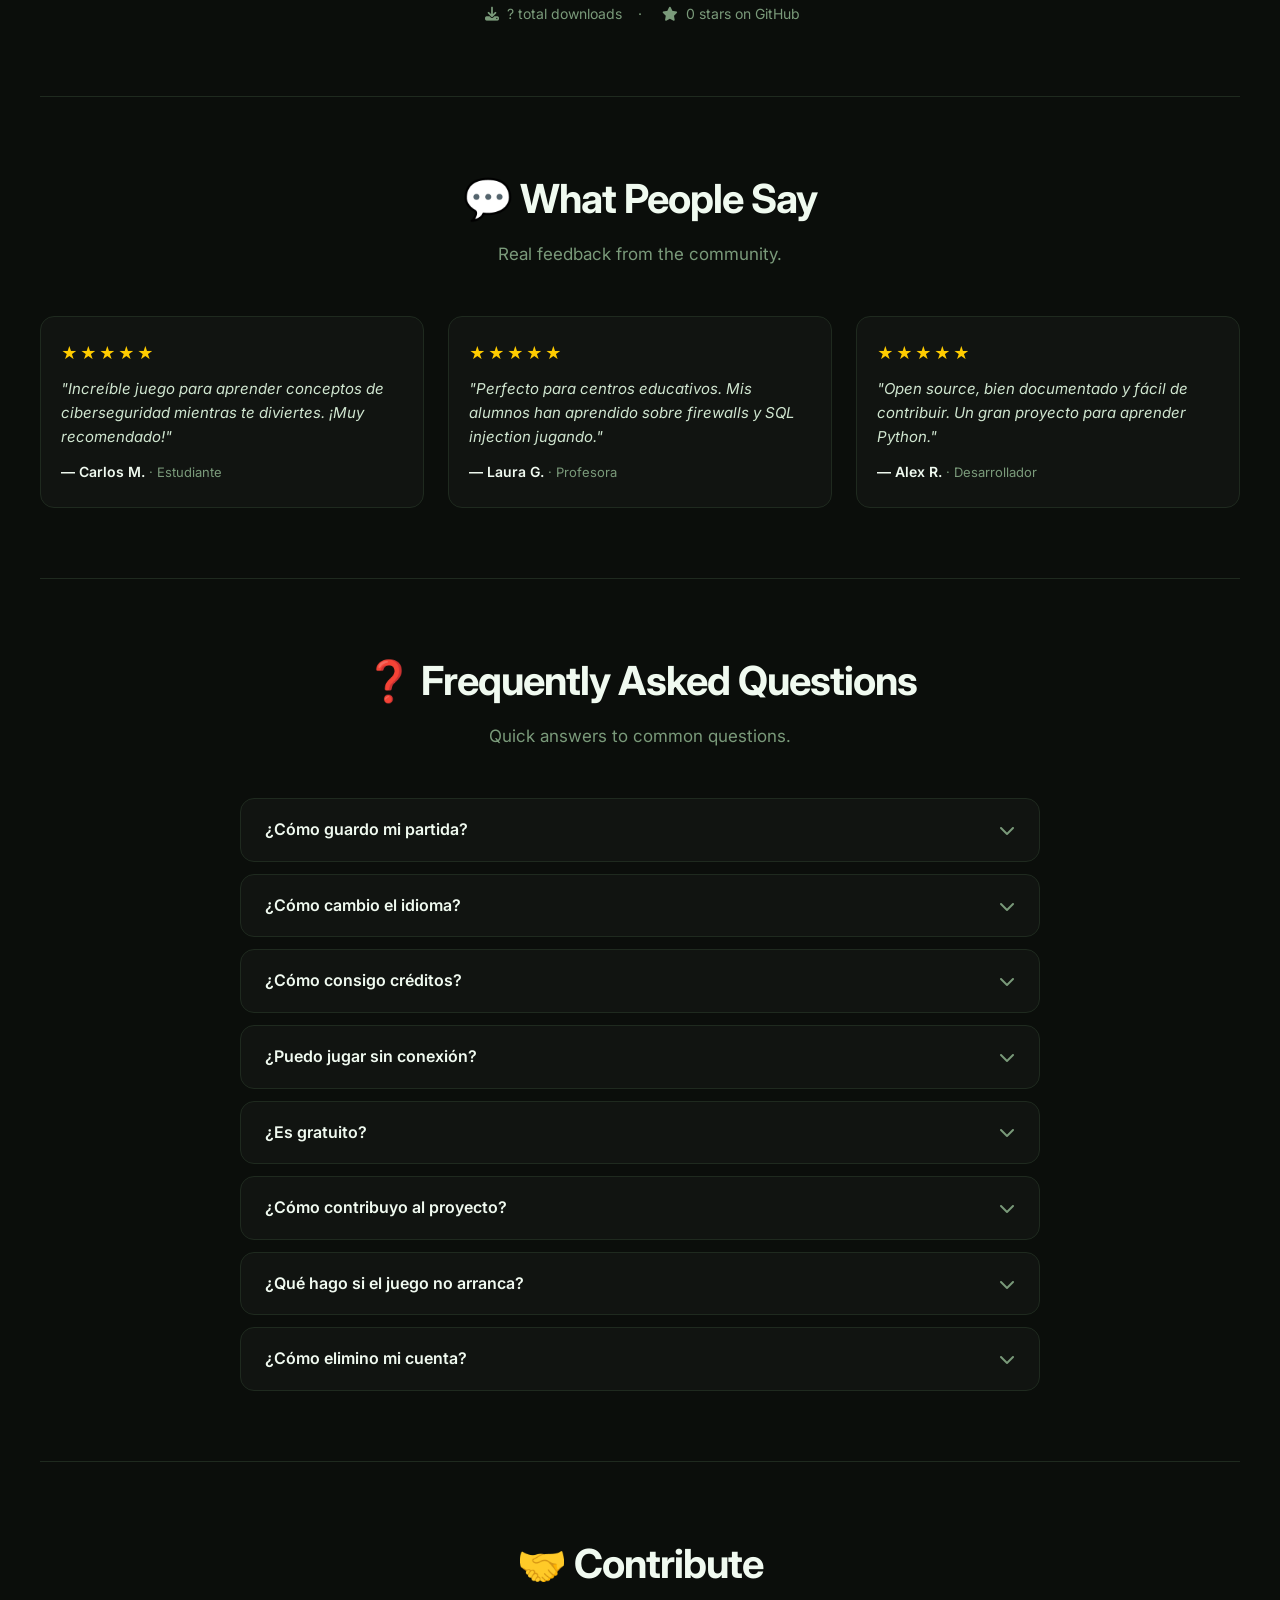
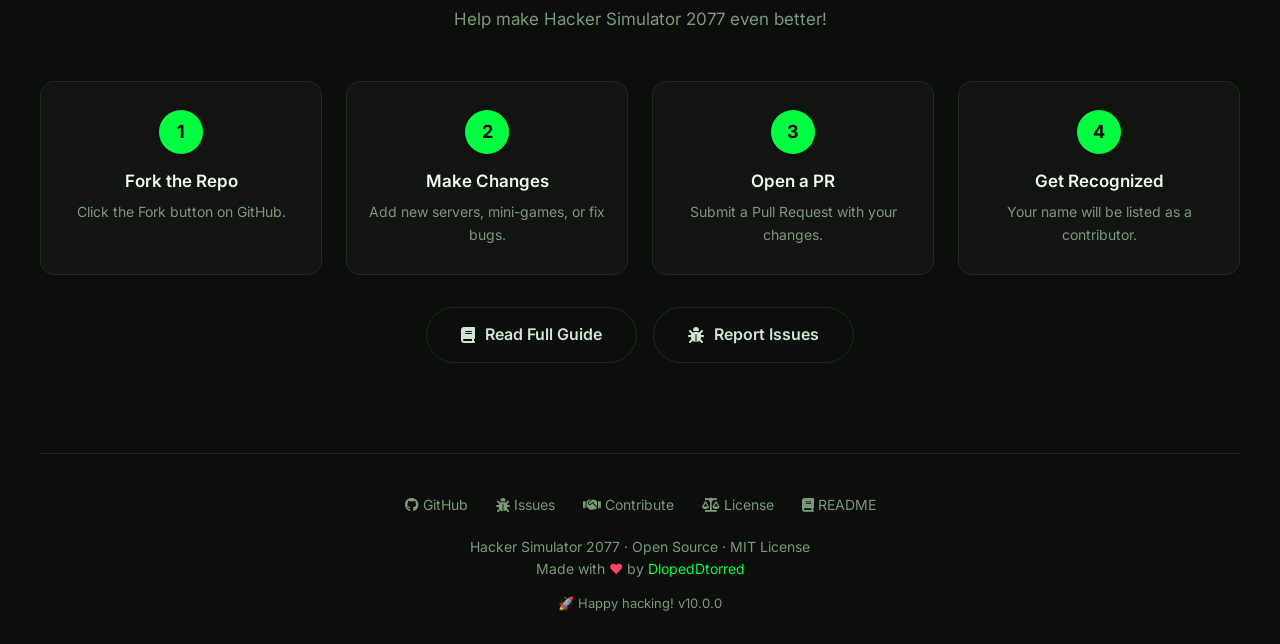
==== commit 04424976: "Update website: fix download counter and improve design" ====
--- a/docs/index.html
+++ b/docs/index.html
@@ -591,7 +591,7 @@
             font-size: 13px;
         }
 
-        /* ===== GUIDES (NUEVO) ===== */
+        /* ===== GUIDES ===== */
         .guides-grid {
             display: grid;
             grid-template-columns: repeat(auto-fit, minmax(280px, 1fr));
@@ -1207,7 +1207,7 @@
         </section>
 
         <!-- ==========================================================
-        GUIDES (NUEVO - MÁS COMPLETO)
+        GUIDES
         ========================================================== -->
         <section class="section" id="guides">
             <div class="section-header">
@@ -1302,7 +1302,7 @@
         </section>
 
         <!-- ==========================================================
-        ROADMAP (NUEVO)
+        ROADMAP
         ========================================================== -->
         <section class="section" id="roadmap">
             <div class="section-header">
@@ -1558,228 +1558,6 @@
     <!-- ==========================================================
     SCRIPTS
     ========================================================== -->
-    <script>
-        // ============================================================
-        // 1. GET LATEST VERSION FROM GITHUB API
-        // ============================================================
-        async function getLatestVersion() {
-            try {
-                const response = await fetch('https://api.github.com/repos/DlopedDtorred/hacker-simulator/releases/latest');
-                if (!response.ok) throw new Error('Network response was not ok');
-                const data = await response.json();
-                return data.tag_name || 'v10.0.0';
-            } catch (error) {
-                console.log('Could not fetch latest version:', error);
-                return 'v10.0.0';
-            }
-        }
-
-        async function updateVersionDisplay() {
-            const version = await getLatestVersion();
-            const displays = document.querySelectorAll('#version-display, #download-version, #footer-version');
-            displays.forEach(el => {
-                if (el) el.textContent = version;
-            });
-            const badge = document.querySelector('.hero-badge');
-            if (badge) {
-                badge.innerHTML = `⚡ ${version} · Ultimate Edition`;
-            }
-        }
-
-        // ============================================================
-        // 2. GET STARS AND DOWNLOADS FROM GITHUB API
-        // ============================================================
-        async function getGitHubStats() {
-            try {
-                const response = await fetch('https://api.github.com/repos/DlopedDtorred/hacker-simulator');
-                if (!response.ok) throw new Error('Network response was not ok');
-                const data = await response.json();
-
-                const stars = data.stargazers_count || 0;
-                document.getElementById('stat-stars').textContent = `⭐ ${stars}`;
-                document.getElementById('star-count').textContent = stars;
-
-                try {
-                    const releasesResponse = await fetch('https://api.github.com/repos/DlopedDtorred/hacker-simulator/releases');
-                    if (releasesResponse.ok) {
-                        const releases = await releasesResponse.json();
-                        let totalDownloads = 0;
-                        releases.forEach(release => {
-                            if (release.assets) {
-                                release.assets.forEach(asset => {
-                                    totalDownloads += asset.download_count || 0;
-                                });
-                            }
-                        });
-                        document.getElementById('download-count').textContent = totalDownloads || 0;
-                    }
-                } catch (e) {
-                    console.log('Could not fetch download stats:', e);
-                }
-            } catch (error) {
-                console.log('Could not fetch GitHub stats:', error);
-            }
-        }
-
-        // ============================================================
-        // 3. THEME TOGGLE
-        // ============================================================
-        function initTheme() {
-            const savedTheme = localStorage.getItem('hacker-theme') || 'dark';
-            if (savedTheme === 'light') {
-                document.body.classList.add('light-mode');
-                document.getElementById('themeToggle').innerHTML = '<i class="fas fa-sun"></i>';
-            } else {
-                document.body.classList.remove('light-mode');
-                document.getElementById('themeToggle').innerHTML = '<i class="fas fa-moon"></i>';
-            }
-        }
-
-        function toggleTheme() {
-            const isLight = document.body.classList.toggle('light-mode');
-            localStorage.setItem('hacker-theme', isLight ? 'light' : 'dark');
-            document.getElementById('themeToggle').innerHTML = isLight ? '<i class="fas fa-sun"></i>' : '<i class="fas fa-moon"></i>';
-        }
-
-        // ============================================================
-        // 4. TYPING EFFECT
-        // ============================================================
-        function initTyping() {
-            const texts = [
-                'Aprende hacking ético jugando en tu terminal',
-                'Learn ethical hacking by playing in your terminal',
-                'Hack servers, evade firewalls, crack passwords',
-                '20 servers · 25+ achievements · Open Source'
-            ];
-            let textIndex = 0;
-            let charIndex = 0;
-            const element = document.getElementById('typing-text');
-            let isDeleting = false;
-
-            function type() {
-                const currentText = texts[textIndex];
-                if (isDeleting) {
-                    element.innerHTML = currentText.substring(0, charIndex - 1) + '<span class="cursor"></span>';
-                    charIndex--;
-                    if (charIndex === 0) {
-                        isDeleting = false;
-                        textIndex = (textIndex + 1) % texts.length;
-                        setTimeout(type, 1000);
-                        return;
-                    }
-                    setTimeout(type, 30);
-                } else {
-                    element.innerHTML = currentText.substring(0, charIndex + 1) + '<span class="cursor"></span>';
-                    charIndex++;
-                    if (charIndex === currentText.length) {
-                        isDeleting = true;
-                        setTimeout(type, 3000);
-                        return;
-                    }
-                    setTimeout(type, 50);
-                }
-            }
-
-            type();
-        }
-
-        // ============================================================
-        // 5. SCROLL ANIMATIONS
-        // ============================================================
-        function initScrollAnimations() {
-            const elements = document.querySelectorAll('.animate-on-scroll');
-            const observer = new IntersectionObserver((entries) => {
-                entries.forEach(entry => {
-                    if (entry.isIntersecting) {
-                        entry.target.classList.add('visible');
-                    }
-                });
-            }, {
-                threshold: 0.1,
-                rootMargin: '0px 0px -50px 0px'
-            });
-
-            elements.forEach(el => observer.observe(el));
-        }
-
-        // ============================================================
-        // 6. PROGRESS BAR
-        // ============================================================
-        function initProgressBar() {
-            const progressBar = document.getElementById('progress-bar');
-            window.addEventListener('scroll', () => {
-                const scrollTop = window.scrollY;
-                const docHeight = document.documentElement.scrollHeight - window.innerHeight;
-                const progress = (scrollTop / docHeight) * 100;
-                progressBar.style.width = progress + '%';
-            });
-        }
-
-        // ============================================================
-        // 7. BACK TO TOP
-        // ============================================================
-        function initBackToTop() {
-            const btn = document.getElementById('back-to-top');
-            window.addEventListener('scroll', () => {
-                if (window.scrollY > 300) {
-                    btn.classList.add('show');
-                } else {
-                    btn.classList.remove('show');
-                }
-            });
-            btn.addEventListener('click', () => {
-                window.scrollTo({ top: 0, behavior: 'smooth' });
-            });
-        }
-
-        // ============================================================
-        // 8. FAQ ACCORDION
-        // ============================================================
-        function initFAQ() {
-            const faqItems = document.querySelectorAll('.faq-item');
-            faqItems.forEach(item => {
-                const question = item.querySelector('.faq-question');
-                question.addEventListener('click', () => {
-                    const isActive = item.classList.contains('active');
-                    faqItems.forEach(i => i.classList.remove('active'));
-                    if (!isActive) {
-                        item.classList.add('active');
-                    }
-                });
-            });
-        }
-
-        // ============================================================
-        // 9. SMOOTH SCROLL FOR ANCHOR LINKS
-        // ============================================================
-        document.querySelectorAll('a[href^="#"]').forEach(anchor => {
-            anchor.addEventListener('click', function(e) {
-                const href = this.getAttribute('href');
-                if (href === '#') return;
-                e.preventDefault();
-                const target = document.querySelector(href);
-                if (target) {
-                    target.scrollIntoView({ behavior: 'smooth', block: 'start' });
-                }
-            });
-        });
-
-        // ============================================================
-        // 10. INIT ALL
-        // ============================================================
-        document.addEventListener('DOMContentLoaded', function() {
-            initTheme();
-            updateVersionDisplay();
-            getGitHubStats();
-            initTyping();
-            initScrollAnimations();
-            initProgressBar();
-            initBackToTop();
-            initFAQ();
-
-            document.getElementById('themeToggle').addEventListener('click', toggleTheme);
-        });
-    </script>
-
+    <script src="script.js"></script>
 </body>
 </html>
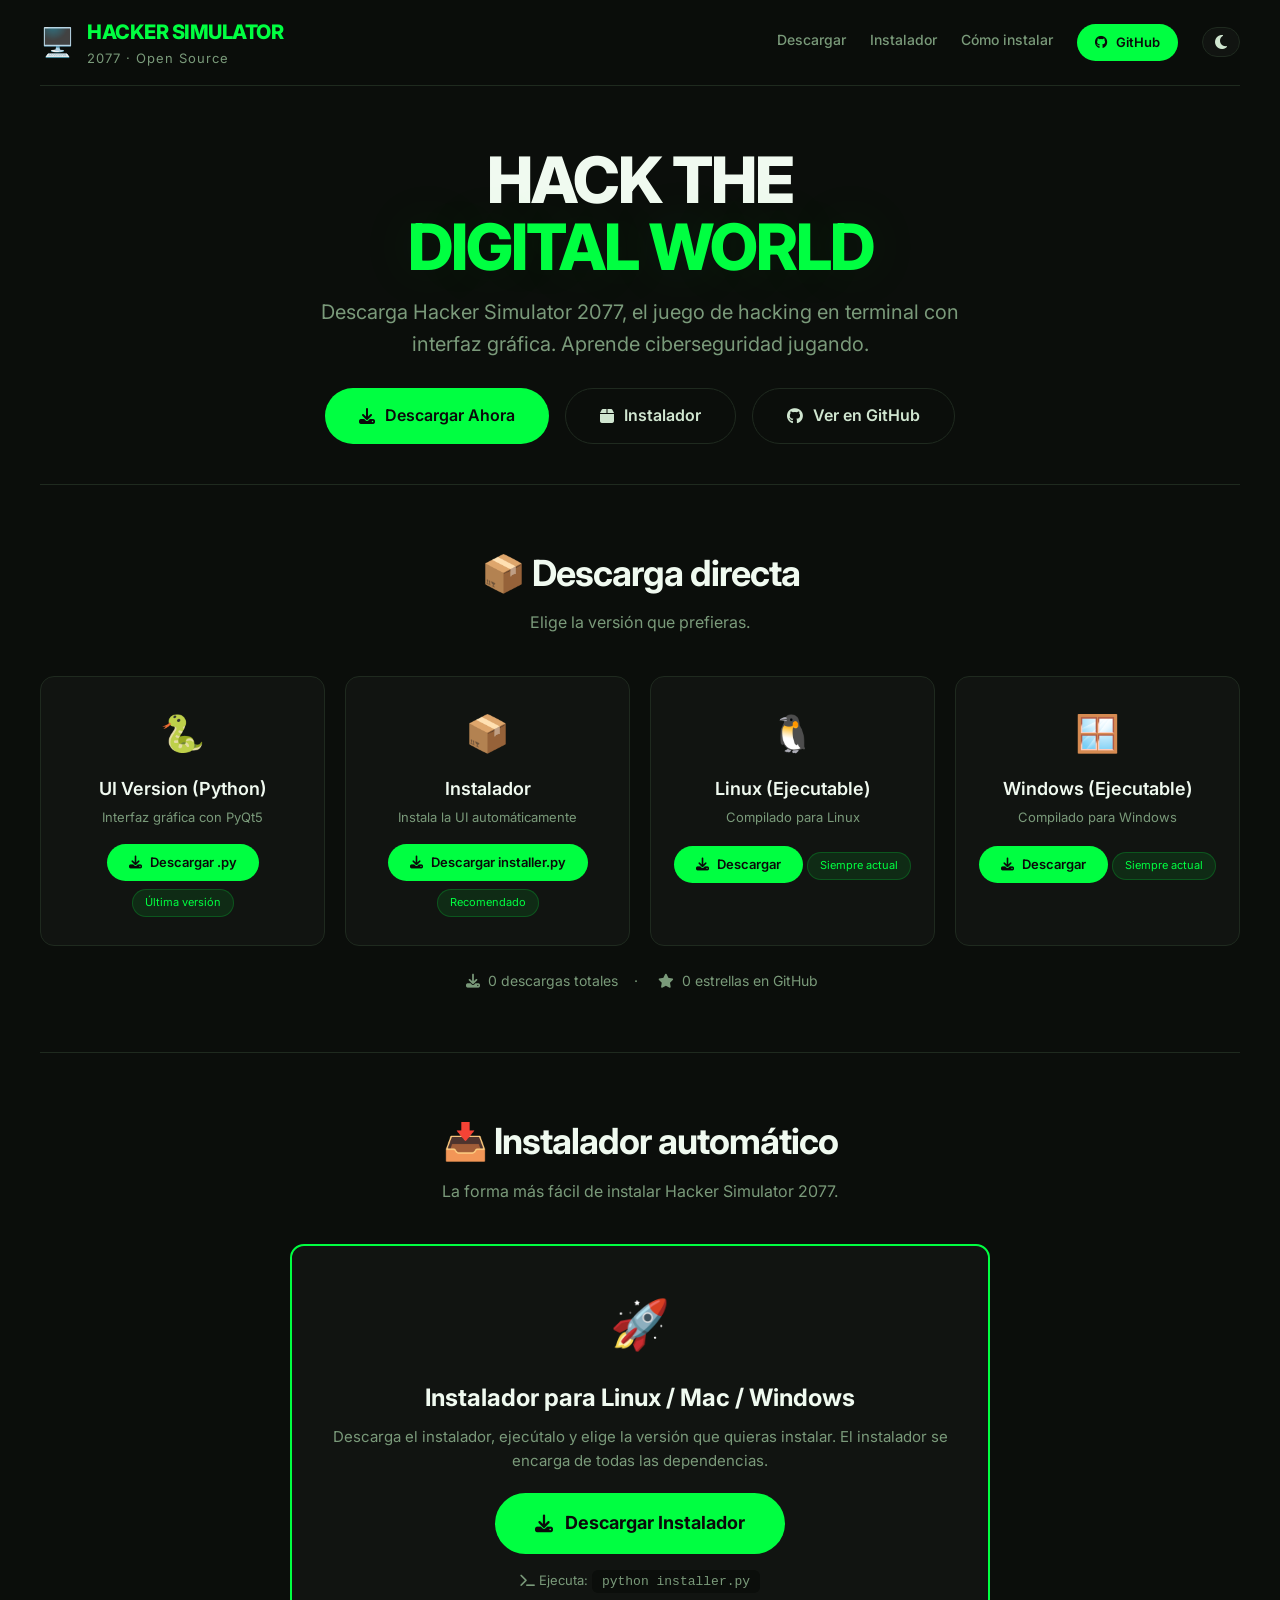
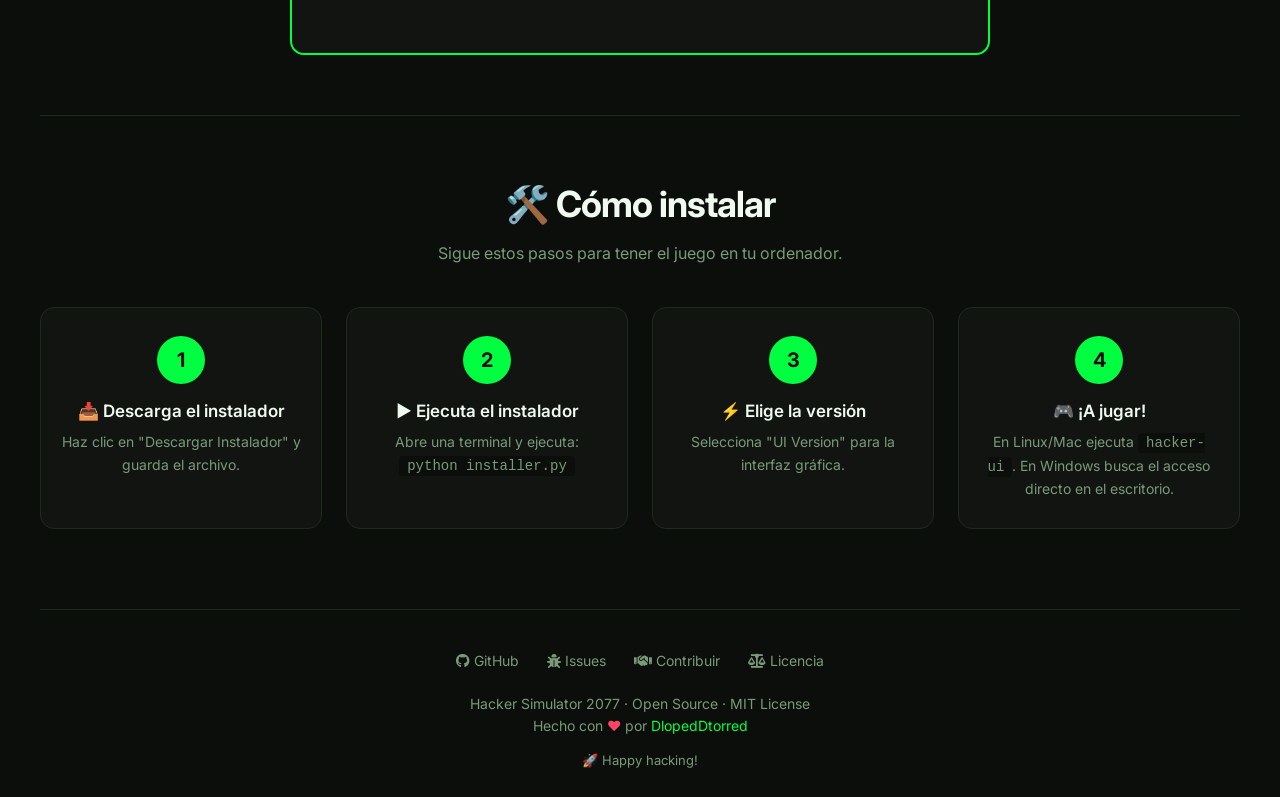
==== commit b4109e5f: "Web completa con guías e instalador ejecutable" ====
--- a/docs/index.html
+++ b/docs/index.html
@@ -1,27 +1,17 @@
 <!DOCTYPE html>
-<html lang="en">
+<html lang="es">
 <head>
     <meta charset="UTF-8" />
     <meta name="viewport" content="width=device-width, initial-scale=1.0" />
-    <title>Hacker Simulator 2077 – Open Source Hacking Game</title>
+    <title>Hacker Simulator 2077 – Descargar</title>
     <link rel="icon" href="img/favicon.svg" type="image/svg+xml" />
-
-    <!-- ===== FONTS & ICONS ===== -->
     <link rel="preconnect" href="https://fonts.googleapis.com" />
     <link rel="preconnect" href="https://fonts.gstatic.com" crossorigin />
     <link href="https://fonts.googleapis.com/css2?family=Inter:opsz,wght@14..32,400;14..32,600;14..32,700;14..32,800&display=swap" rel="stylesheet" />
     <link rel="stylesheet" href="https://cdnjs.cloudflare.com/ajax/libs/font-awesome/6.5.0/css/all.min.css" />
-
     <style>
-        /* ============================================================
-           RESET & BASE
-           ============================================================ */
-        * {
-            margin: 0;
-            padding: 0;
-            box-sizing: border-box;
-        }
-
+        /* ===== RESET ===== */
+        * { margin: 0; padding: 0; box-sizing: border-box; }
         :root {
             --bg: #0b0e0b;
             --bg-card: #111411;
@@ -29,7 +19,6 @@
             --border: #1f2a1f;
             --green: #00ff41;
             --green-dim: #00cc33;
-            --green-glow: rgba(0, 255, 65, 0.08);
             --text: #d0e6d0;
             --text-muted: #7a9a7a;
             --text-light: #f0faf0;
@@ -38,7 +27,6 @@
             --shadow: 0 8px 32px rgba(0, 0, 0, 0.4);
             --header-bg: rgba(11, 14, 11, 0.9);
         }
-
         .light-mode {
             --bg: #f0f5f0;
             --bg-card: #e8ede8;
@@ -50,11 +38,7 @@
             --header-bg: rgba(240, 245, 240, 0.95);
             --shadow: 0 8px 32px rgba(0, 0, 0, 0.08);
         }
-
-        html {
-            scroll-behavior: smooth;
-        }
-
+        html { scroll-behavior: smooth; }
         body {
             font-family: 'Inter', -apple-system, BlinkMacSystemFont, sans-serif;
             background: var(--bg);
@@ -67,32 +51,14 @@
             padding: 0 24px;
             transition: background 0.4s, color 0.4s;
         }
-
-        a {
-            color: var(--green);
-            text-decoration: none;
-            transition: var(--transition);
-        }
-        a:hover {
-            color: #66ff88;
-        }
-
-        .container {
-            width: 100%;
-            max-width: 1200px;
-        }
+        a { color: var(--green); text-decoration: none; transition: var(--transition); }
+        a:hover { color: #66ff88; }
+        .container { width: 100%; max-width: 1200px; }
 
         /* ===== SCROLLBAR ===== */
-        ::-webkit-scrollbar {
-            width: 8px;
-        }
-        ::-webkit-scrollbar-track {
-            background: var(--bg);
-        }
-        ::-webkit-scrollbar-thumb {
-            background: var(--green);
-            border-radius: 10px;
-        }
+        ::-webkit-scrollbar { width: 8px; }
+        ::-webkit-scrollbar-track { background: var(--bg); }
+        ::-webkit-scrollbar-thumb { background: var(--green); border-radius: 10px; }
 
         /* ===== PROGRESS BAR ===== */
         #progress-bar {
@@ -124,16 +90,8 @@
             z-index: 100;
             transition: background 0.4s;
         }
-
-        .logo {
-            display: flex;
-            align-items: center;
-            gap: 12px;
-        }
-        .logo-icon {
-            font-size: 28px;
-            line-height: 1;
-        }
+        .logo { display: flex; align-items: center; gap: 12px; }
+        .logo-icon { font-size: 28px; line-height: 1; }
         .logo-text {
             font-size: 20px;
             font-weight: 800;
@@ -147,7 +105,6 @@
             display: block;
             letter-spacing: 1px;
         }
-
         nav {
             display: flex;
             align-items: center;
@@ -172,13 +129,8 @@
             background: var(--green);
             transition: var(--transition);
         }
-        nav a:hover {
-            color: var(--text);
-        }
-        nav a:hover::after {
-            width: 100%;
-        }
-
+        nav a:hover { color: var(--text); }
+        nav a:hover::after { width: 100%; }
         nav .github-btn {
             background: var(--green);
             color: #0a0a0a;
@@ -196,10 +148,7 @@
             transform: scale(1.03);
             color: #0a0a0a;
         }
-        nav .github-btn::after {
-            display: none;
-        }
-
+        nav .github-btn::after { display: none; }
         .theme-toggle {
             background: var(--bg-card);
             border: 1px solid var(--border);
@@ -213,78 +162,33 @@
             gap: 6px;
             color: var(--text);
         }
-        .theme-toggle:hover {
-            border-color: var(--green);
-        }
+        .theme-toggle:hover { border-color: var(--green); }
 
         /* ===== HERO ===== */
         .hero {
-            padding: 80px 0 60px;
+            padding: 60px 0 40px;
             text-align: center;
         }
-
-        .hero-badge {
-            display: inline-block;
-            background: rgba(0, 255, 65, 0.08);
-            border: 1px solid rgba(0, 255, 65, 0.15);
-            padding: 6px 18px;
-            border-radius: 40px;
-            font-size: 13px;
-            color: var(--green);
-            letter-spacing: 1px;
-            margin-bottom: 24px;
-            font-weight: 500;
-        }
-        .hero-badge #version-display {
-            color: #66ff88;
-            font-weight: 700;
-        }
-
         .hero h1 {
-            font-size: clamp(40px, 8vw, 76px);
+            font-size: clamp(36px, 7vw, 64px);
             font-weight: 800;
             letter-spacing: -2px;
             line-height: 1.05;
             color: var(--text-light);
         }
-        .hero h1 .highlight {
-            color: var(--green);
-            text-shadow: 0 0 60px rgba(0, 255, 65, 0.1);
-        }
-
-        .hero .typing-text {
-            font-size: clamp(18px, 2.5vw, 24px);
+        .hero h1 .highlight { color: var(--green); text-shadow: 0 0 60px rgba(0, 255, 65, 0.1); }
+        .hero p {
+            font-size: clamp(16px, 1.8vw, 20px);
             color: var(--text-muted);
             max-width: 640px;
-            margin: 20px auto 32px;
-            min-height: 40px;
-        }
-        .hero .typing-text .cursor {
-            display: inline-block;
-            width: 3px;
-            height: 1.2em;
-            background: var(--green);
-            animation: blink 0.8s step-end infinite;
-            vertical-align: text-bottom;
-            margin-left: 2px;
-        }
-        @keyframes blink {
-            0%,
-            100% {
-                opacity: 1;
-            }
-            50% {
-                opacity: 0;
-            }
-        }
-
+            margin: 16px auto 28px;
+        }
         .hero-buttons {
             display: flex;
             justify-content: center;
             gap: 16px;
             flex-wrap: wrap;
         }
-
         .btn {
             display: inline-flex;
             align-items: center;
@@ -298,60 +202,32 @@
             transition: var(--transition);
             text-decoration: none;
         }
-        .btn-primary {
-            background: var(--green);
-            color: #0a0a0a;
-        }
-        .btn-primary:hover {
-            background: #66ff88;
-            transform: scale(1.03);
-            color: #0a0a0a;
-        }
+        .btn-primary { background: var(--green); color: #0a0a0a; }
+        .btn-primary:hover { background: #66ff88; transform: scale(1.03); color: #0a0a0a; }
         .btn-secondary {
             background: transparent;
             color: var(--text);
             border: 1.5px solid var(--border);
         }
-        .btn-secondary:hover {
-            border-color: var(--green);
+        .btn-secondary:hover { border-color: var(--green); color: var(--green); transform: scale(1.03); }
+        .btn-download {
+            background: #1a2a1a;
             color: var(--green);
-            transform: scale(1.03);
-        }
-
-        .hero-stats {
-            display: flex;
-            justify-content: center;
-            gap: 48px;
-            margin-top: 48px;
-            flex-wrap: wrap;
-        }
-        .hero-stats .stat {
-            text-align: center;
-        }
-        .hero-stats .stat-number {
-            font-size: 28px;
-            font-weight: 700;
-            color: var(--text-light);
-            display: block;
-        }
-        .hero-stats .stat-label {
-            font-size: 13px;
-            color: var(--text-muted);
-            text-transform: uppercase;
-            letter-spacing: 1px;
-        }
-
-        /* ===== SECTIONS ===== */
+            border: 1px solid var(--green);
+        }
+        .btn-download:hover { background: var(--green); color: #0a0a0a; transform: scale(1.03); }
+
+        /* ===== DOWNLOAD SECTION ===== */
         .section {
-            padding: 70px 0;
+            padding: 60px 0;
             border-top: 1px solid var(--border);
         }
         .section-header {
             text-align: center;
-            margin-bottom: 48px;
+            margin-bottom: 40px;
         }
         .section-header h2 {
-            font-size: clamp(28px, 4vw, 40px);
+            font-size: clamp(28px, 4vw, 36px);
             font-weight: 700;
             letter-spacing: -1px;
             color: var(--text-light);
@@ -359,52 +235,106 @@
         .section-header p {
             color: var(--text-muted);
             max-width: 540px;
-            margin: 10px auto 0;
-            font-size: 17px;
-        }
-
-        /* ===== FEATURES ===== */
-        .features-grid {
+            margin: 8px auto 0;
+            font-size: 16px;
+        }
+
+        .download-grid {
             display: grid;
-            grid-template-columns: repeat(auto-fit, minmax(240px, 1fr));
-            gap: 24px;
-        }
-        .feature-card {
+            grid-template-columns: repeat(auto-fit, minmax(220px, 1fr));
+            gap: 20px;
+            margin-top: 10px;
+        }
+        .download-card {
             background: var(--bg-card);
             border: 1px solid var(--border);
             border-radius: var(--radius);
-            padding: 30px 24px;
-            transition: var(--transition);
+            padding: 28px 20px;
             text-align: center;
-            cursor: default;
-        }
-        .feature-card:hover {
+            transition: var(--transition);
+        }
+        .download-card:hover {
             border-color: var(--green);
-            transform: translateY(-6px);
+            transform: translateY(-4px);
             box-shadow: var(--shadow);
-            background: var(--bg-card-hover);
-        }
-        .feature-card .icon {
-            font-size: 40px;
-            display: block;
-            margin-bottom: 16px;
-        }
-        .feature-card h3 {
+        }
+        .download-card .os-icon { font-size: 36px; display: block; margin-bottom: 12px; }
+        .download-card h4 { color: var(--text-light); font-size: 18px; font-weight: 600; margin-bottom: 4px; }
+        .download-card p { font-size: 13px; color: var(--text-muted); margin-bottom: 16px; }
+        .download-card .btn-sm {
+            padding: 8px 22px;
+            border-radius: 40px;
+            font-size: 13px;
+            font-weight: 600;
+            background: var(--green);
+            color: #0a0a0a;
+            border: none;
+            cursor: pointer;
+            transition: var(--transition);
+            text-decoration: none;
+            display: inline-flex;
+            align-items: center;
+            gap: 8px;
+        }
+        .download-card .btn-sm:hover { background: #66ff88; transform: scale(1.04); }
+        .update-badge {
+            display: inline-block;
+            background: rgba(0, 255, 65, 0.1);
+            border: 1px solid rgba(0, 255, 65, 0.2);
+            padding: 4px 12px;
+            border-radius: 40px;
+            font-size: 11px;
+            color: var(--green);
+            margin-top: 8px;
+        }
+        .download-stats {
+            text-align: center;
+            margin-top: 24px;
+            color: var(--text-muted);
+            font-size: 14px;
+        }
+        .download-stats i { margin: 0 4px; }
+
+        /* ===== INSTALLER SECTION ===== */
+        .installer-box {
+            background: var(--bg-card);
+            border: 2px solid var(--green);
+            border-radius: var(--radius);
+            padding: 40px;
+            text-align: center;
+            max-width: 700px;
+            margin: 0 auto;
+            transition: var(--transition);
+        }
+        .installer-box:hover {
+            box-shadow: 0 0 40px rgba(0, 255, 65, 0.05);
+        }
+        .installer-box .icon { font-size: 48px; display: block; margin-bottom: 16px; }
+        .installer-box h3 { color: var(--text-light); font-size: 24px; margin-bottom: 8px; }
+        .installer-box p { color: var(--text-muted); font-size: 15px; margin-bottom: 20px; }
+        .installer-box .btn-lg {
+            padding: 16px 40px;
             font-size: 18px;
-            font-weight: 600;
-            color: var(--text-light);
-            margin-bottom: 8px;
-        }
-        .feature-card p {
-            font-size: 15px;
-            color: var(--text-muted);
-        }
-
-        /* ===== HOW TO PLAY ===== */
+            border-radius: 40px;
+            background: var(--green);
+            color: #0a0a0a;
+            border: none;
+            font-weight: 700;
+            cursor: pointer;
+            transition: var(--transition);
+            text-decoration: none;
+            display: inline-flex;
+            align-items: center;
+            gap: 12px;
+        }
+        .installer-box .btn-lg:hover { background: #66ff88; transform: scale(1.03); }
+
+        /* ===== HOW TO INSTALL ===== */
         .steps-grid {
             display: grid;
             grid-template-columns: repeat(auto-fit, minmax(200px, 1fr));
             gap: 24px;
+            margin-top: 20px;
         }
         .step-card {
             background: var(--bg-card);
@@ -414,11 +344,7 @@
             text-align: center;
             transition: var(--transition);
         }
-        .step-card:hover {
-            border-color: var(--green);
-            transform: translateY(-4px);
-            box-shadow: var(--shadow);
-        }
+        .step-card:hover { border-color: var(--green); transform: translateY(-4px); box-shadow: var(--shadow); }
         .step-card .step-num {
             display: inline-flex;
             align-items: center;
@@ -432,392 +358,8 @@
             font-size: 20px;
             margin-bottom: 14px;
         }
-        .step-card h4 {
-            color: var(--text-light);
-            font-size: 17px;
-            font-weight: 600;
-            margin-bottom: 6px;
-        }
-        .step-card p {
-            font-size: 14px;
-            color: var(--text-muted);
-        }
-
-        /* ===== CONCEPTS ===== */
-        .concepts-grid {
-            display: grid;
-            grid-template-columns: repeat(auto-fit, minmax(180px, 1fr));
-            gap: 20px;
-        }
-        .concept-card {
-            background: var(--bg-card);
-            border: 1px solid var(--border);
-            border-radius: var(--radius);
-            padding: 24px 20px;
-            text-align: center;
-            transition: var(--transition);
-        }
-        .concept-card:hover {
-            border-color: var(--green);
-            transform: translateY(-4px);
-        }
-        .concept-card .concept-icon {
-            font-size: 32px;
-            display: block;
-            margin-bottom: 10px;
-        }
-        .concept-card h4 {
-            color: var(--text-light);
-            font-size: 16px;
-            font-weight: 600;
-        }
-        .concept-card p {
-            font-size: 14px;
-            color: var(--text-muted);
-            margin-top: 4px;
-        }
-
-        /* ===== DOWNLOAD ===== */
-        .download-grid {
-            display: grid;
-            grid-template-columns: repeat(auto-fit, minmax(200px, 1fr));
-            gap: 20px;
-            margin-top: 10px;
-        }
-        .download-card {
-            background: var(--bg-card);
-            border: 1px solid var(--border);
-            border-radius: var(--radius);
-            padding: 28px 20px;
-            text-align: center;
-            transition: var(--transition);
-        }
-        .download-card:hover {
-            border-color: var(--green);
-            transform: translateY(-4px);
-            box-shadow: var(--shadow);
-        }
-        .download-card .os-icon {
-            font-size: 36px;
-            display: block;
-            margin-bottom: 12px;
-        }
-        .download-card h4 {
-            color: var(--text-light);
-            font-size: 18px;
-            font-weight: 600;
-            margin-bottom: 4px;
-        }
-        .download-card p {
-            font-size: 13px;
-            color: var(--text-muted);
-            margin-bottom: 16px;
-        }
-        .download-card .btn-sm {
-            padding: 8px 22px;
-            border-radius: 40px;
-            font-size: 13px;
-            font-weight: 600;
-            background: var(--green);
-            color: #0a0a0a;
-            border: none;
-            cursor: pointer;
-            transition: var(--transition);
-            text-decoration: none;
-            display: inline-flex;
-            align-items: center;
-            gap: 8px;
-        }
-        .download-card .btn-sm:hover {
-            background: #66ff88;
-            transform: scale(1.04);
-        }
-        .update-badge {
-            display: inline-block;
-            background: rgba(0, 255, 65, 0.1);
-            border: 1px solid rgba(0, 255, 65, 0.2);
-            padding: 4px 12px;
-            border-radius: 40px;
-            font-size: 11px;
-            color: var(--green);
-            margin-top: 8px;
-        }
-        .download-stats {
-            text-align: center;
-            margin-top: 24px;
-            color: var(--text-muted);
-            font-size: 14px;
-        }
-        .download-stats i {
-            margin: 0 4px;
-        }
-
-        /* ===== TESTIMONIALS ===== */
-        .testimonials-grid {
-            display: grid;
-            grid-template-columns: repeat(auto-fit, minmax(240px, 1fr));
-            gap: 24px;
-        }
-        .testimonial-card {
-            background: var(--bg-card);
-            border: 1px solid var(--border);
-            border-radius: var(--radius);
-            padding: 24px 20px;
-            transition: var(--transition);
-        }
-        .testimonial-card:hover {
-            border-color: var(--green);
-        }
-        .testimonial-card .stars {
-            color: #ffcc00;
-            font-size: 16px;
-            letter-spacing: 2px;
-            margin-bottom: 10px;
-        }
-        .testimonial-card blockquote {
-            font-style: italic;
-            color: var(--text);
-            font-size: 15px;
-            margin-bottom: 12px;
-        }
-        .testimonial-card .author {
-            font-size: 14px;
-            font-weight: 600;
-            color: var(--text-light);
-        }
-        .testimonial-card .author span {
-            font-weight: 400;
-            color: var(--text-muted);
-            font-size: 13px;
-        }
-
-        /* ===== GUIDES ===== */
-        .guides-grid {
-            display: grid;
-            grid-template-columns: repeat(auto-fit, minmax(280px, 1fr));
-            gap: 24px;
-        }
-        .guide-full-card {
-            background: var(--bg-card);
-            border: 1px solid var(--border);
-            border-radius: var(--radius);
-            padding: 28px 24px;
-            transition: var(--transition);
-        }
-        .guide-full-card:hover {
-            border-color: var(--green);
-            transform: translateY(-4px);
-            box-shadow: var(--shadow);
-        }
-        .guide-full-card .guide-icon {
-            font-size: 32px;
-            display: block;
-            margin-bottom: 12px;
-        }
-        .guide-full-card h4 {
-            color: var(--text-light);
-            font-size: 18px;
-            font-weight: 600;
-        }
-        .guide-full-card p {
-            color: var(--text-muted);
-            font-size: 14px;
-            margin: 6px 0 14px;
-        }
-        .guide-full-card ul {
-            list-style: none;
-            padding: 0;
-            margin: 0 0 16px 0;
-        }
-        .guide-full-card ul li {
-            padding: 4px 0;
-            font-size: 14px;
-            color: var(--text-muted);
-            display: flex;
-            align-items: center;
-            gap: 8px;
-        }
-        .guide-full-card ul li i {
-            color: var(--green);
-            font-size: 12px;
-        }
-        .guide-full-card .btn-sm {
-            padding: 8px 22px;
-            border-radius: 40px;
-            font-size: 13px;
-            font-weight: 600;
-            background: var(--green);
-            color: #0a0a0a;
-            border: none;
-            cursor: pointer;
-            transition: var(--transition);
-            text-decoration: none;
-            display: inline-flex;
-            align-items: center;
-            gap: 8px;
-        }
-        .guide-full-card .btn-sm:hover {
-            background: #66ff88;
-            transform: scale(1.04);
-        }
-
-        /* ===== ROADMAP ===== */
-        .roadmap-grid {
-            display: grid;
-            grid-template-columns: repeat(auto-fit, minmax(220px, 1fr));
-            gap: 20px;
-        }
-        .roadmap-item {
-            background: var(--bg-card);
-            border: 1px solid var(--border);
-            border-radius: var(--radius);
-            padding: 24px 20px;
-            text-align: center;
-            transition: var(--transition);
-        }
-        .roadmap-item:hover {
-            border-color: var(--green);
-        }
-        .roadmap-item .status {
-            display: inline-block;
-            padding: 4px 14px;
-            border-radius: 40px;
-            font-size: 12px;
-            font-weight: 600;
-            margin-bottom: 10px;
-        }
-        .status-done {
-            background: rgba(0, 255, 65, 0.2);
-            color: var(--green);
-        }
-        .status-next {
-            background: rgba(255, 200, 0, 0.2);
-            color: #ffcc00;
-        }
-        .status-planned {
-            background: rgba(100, 150, 255, 0.2);
-            color: #6699ff;
-        }
-        .roadmap-item h4 {
-            color: var(--text-light);
-            font-size: 16px;
-            font-weight: 600;
-        }
-        .roadmap-item p {
-            font-size: 14px;
-            color: var(--text-muted);
-            margin-top: 4px;
-        }
-
-        /* ===== FAQ ===== */
-        .faq-list {
-            max-width: 800px;
-            margin: 0 auto;
-            display: flex;
-            flex-direction: column;
-            gap: 12px;
-        }
-        .faq-item {
-            background: var(--bg-card);
-            border: 1px solid var(--border);
-            border-radius: var(--radius);
-            overflow: hidden;
-            transition: var(--transition);
-        }
-        .faq-item:hover {
-            border-color: var(--green);
-        }
-        .faq-question {
-            padding: 18px 24px;
-            cursor: pointer;
-            display: flex;
-            justify-content: space-between;
-            align-items: center;
-            font-weight: 600;
-            color: var(--text-light);
-            transition: var(--transition);
-            user-select: none;
-        }
-        .faq-question:hover {
-            color: var(--green);
-        }
-        .faq-question i {
-            transition: var(--transition);
-            color: var(--text-muted);
-        }
-        .faq-item.active .faq-question i {
-            transform: rotate(180deg);
-            color: var(--green);
-        }
-        .faq-answer {
-            max-height: 0;
-            overflow: hidden;
-            transition: max-height 0.3s ease, padding 0.3s ease;
-            padding: 0 24px;
-            color: var(--text-muted);
-            font-size: 15px;
-        }
-        .faq-item.active .faq-answer {
-            max-height: 300px;
-            padding: 0 24px 18px;
-        }
-        .faq-answer kbd {
-            background: var(--bg);
-            padding: 2px 10px;
-            border-radius: 4px;
-            font-size: 13px;
-            border: 1px solid var(--border);
-            color: var(--text);
-        }
-        .faq-answer code {
-            background: var(--bg);
-            padding: 2px 8px;
-            border-radius: 4px;
-            font-size: 13px;
-            color: var(--green);
-        }
-
-        /* ===== CONTRIBUTE ===== */
-        .contribute-steps {
-            display: grid;
-            grid-template-columns: repeat(auto-fit, minmax(180px, 1fr));
-            gap: 24px;
-            margin-top: 10px;
-        }
-        .step {
-            text-align: center;
-            background: var(--bg-card);
-            border: 1px solid var(--border);
-            border-radius: var(--radius);
-            padding: 28px 20px;
-            transition: var(--transition);
-        }
-        .step:hover {
-            border-color: var(--green);
-        }
-        .step .step-number {
-            display: inline-flex;
-            align-items: center;
-            justify-content: center;
-            width: 44px;
-            height: 44px;
-            border-radius: 50%;
-            background: var(--green);
-            color: #0a0a0a;
-            font-weight: 700;
-            font-size: 18px;
-            margin-bottom: 14px;
-        }
-        .step h4 {
-            color: var(--text-light);
-            font-size: 17px;
-            font-weight: 600;
-            margin-bottom: 6px;
-        }
-        .step p {
-            font-size: 14px;
-            color: var(--text-muted);
-        }
+        .step-card h4 { color: var(--text-light); font-size: 17px; font-weight: 600; margin-bottom: 6px; }
+        .step-card p { font-size: 14px; color: var(--text-muted); }
 
         /* ===== FOOTER ===== */
         footer {
@@ -834,21 +376,10 @@
             flex-wrap: wrap;
             margin-bottom: 20px;
         }
-        footer .footer-links a {
-            font-size: 14px;
-            color: var(--text-muted);
-            transition: var(--transition);
-        }
-        footer .footer-links a:hover {
-            color: var(--green);
-        }
-        footer p {
-            font-size: 14px;
-            color: var(--text-muted);
-        }
-        footer .heart {
-            color: #ff4466;
-        }
+        footer .footer-links a { font-size: 14px; color: var(--text-muted); transition: var(--transition); }
+        footer .footer-links a:hover { color: var(--green); }
+        footer p { font-size: 14px; color: var(--text-muted); }
+        footer .heart { color: #ff4466; }
 
         /* ===== BACK TO TOP ===== */
         #back-to-top {
@@ -869,123 +400,37 @@
             box-shadow: 0 4px 20px rgba(0, 255, 65, 0.3);
             z-index: 999;
         }
-        #back-to-top.show {
-            opacity: 1;
-            visibility: visible;
-        }
-        #back-to-top:hover {
-            transform: scale(1.1);
-            background: #66ff88;
-        }
-
-        /* ============================================================
-           RESPONSIVE
-           ============================================================ */
+        #back-to-top.show { opacity: 1; visibility: visible; }
+        #back-to-top:hover { transform: scale(1.1); background: #66ff88; }
+
+        /* ===== RESPONSIVE ===== */
         @media (max-width: 768px) {
-            header {
-                flex-direction: column;
-                align-items: flex-start;
-            }
-            nav {
-                width: 100%;
-                justify-content: flex-start;
-                gap: 14px;
-            }
-            nav .github-btn {
-                margin-left: 0;
-            }
-            .hero {
-                padding: 50px 0 40px;
-            }
-            .hero-stats {
-                gap: 24px;
-            }
-            .hero-stats .stat-number {
-                font-size: 22px;
-            }
-            .theme-toggle {
-                font-size: 14px;
-                padding: 4px 10px;
-            }
-            .guides-grid {
-                grid-template-columns: 1fr;
-            }
-            .roadmap-grid {
-                grid-template-columns: 1fr 1fr;
-            }
-        }
-
+            header { flex-direction: column; align-items: flex-start; }
+            nav { width: 100%; justify-content: flex-start; gap: 14px; }
+            nav .github-btn { margin-left: 0; }
+            .hero { padding: 40px 0 30px; }
+            .theme-toggle { font-size: 14px; padding: 4px 10px; }
+            .installer-box { padding: 24px; }
+        }
         @media (max-width: 480px) {
-            body {
-                padding: 0 16px;
-            }
-            .hero-buttons .btn {
-                width: 100%;
-                justify-content: center;
-            }
-            .download-grid {
-                grid-template-columns: 1fr;
-            }
-            .features-grid {
-                grid-template-columns: 1fr;
-            }
-            .steps-grid {
-                grid-template-columns: 1fr;
-            }
-            .concepts-grid {
-                grid-template-columns: 1fr;
-            }
-            .testimonials-grid {
-                grid-template-columns: 1fr;
-            }
-            .contribute-steps {
-                grid-template-columns: 1fr;
-            }
-            .roadmap-grid {
-                grid-template-columns: 1fr;
-            }
-            .faq-question {
-                font-size: 14px;
-                padding: 14px 18px;
-            }
-            .faq-answer {
-                font-size: 14px;
-                padding: 0 18px;
-            }
-            .faq-item.active .faq-answer {
-                padding: 0 18px 14px;
-            }
-            #back-to-top {
-                bottom: 20px;
-                right: 20px;
-                width: 40px;
-                height: 40px;
-                font-size: 16px;
-            }
-        }
-
-        /* ============================================================
-           ANIMATIONS
-           ============================================================ */
+            body { padding: 0 16px; }
+            .hero-buttons .btn { width: 100%; justify-content: center; }
+            .download-grid { grid-template-columns: 1fr; }
+            .steps-grid { grid-template-columns: 1fr; }
+            #back-to-top { bottom: 20px; right: 20px; width: 40px; height: 40px; font-size: 16px; }
+        }
+
+        /* ===== ANIMATIONS ===== */
         @keyframes fadeUp {
-            from {
-                opacity: 0;
-                transform: translateY(30px);
-            }
-            to {
-                opacity: 1;
-                transform: translateY(0);
-            }
+            from { opacity: 0; transform: translateY(30px); }
+            to { opacity: 1; transform: translateY(0); }
         }
         .animate-on-scroll {
             opacity: 0;
             transform: translateY(30px);
             transition: opacity 0.6s ease, transform 0.6s ease;
         }
-        .animate-on-scroll.visible {
-            opacity: 1;
-            transform: translateY(0);
-        }
+        .animate-on-scroll.visible { opacity: 1; transform: translateY(0); }
     </style>
 </head>
 <body>
@@ -1012,10 +457,9 @@
                 </div>
             </div>
             <nav>
-                <a href="#features">Features</a>
-                <a href="#guides">Guides</a>
-                <a href="#download">Download</a>
-                <a href="#contribute">Contribute</a>
+                <a href="#download">Descargar</a>
+                <a href="#installer">Instalador</a>
+                <a href="#howto">Cómo instalar</a>
                 <a href="https://github.com/DlopedDtorred/hacker-simulator" target="_blank" class="github-btn">
                     <i class="fab fa-github"></i> GitHub
                 </a>
@@ -1029,495 +473,133 @@
         HERO
         ========================================================== -->
         <section class="hero">
-            <span class="hero-badge">
-                ⚡ <span id="version-display">v10.0.0</span> · Ultimate Edition
-            </span>
             <h1>
                 HACK THE<br />
                 <span class="highlight">DIGITAL WORLD</span>
             </h1>
-            <div class="typing-text" id="typing-text">
-                Aprende hacking ético jugando en tu terminal<span class="cursor"></span>
-            </div>
+            <p>
+                Descarga Hacker Simulator 2077, el juego de hacking en terminal
+                con interfaz gráfica. Aprende ciberseguridad jugando.
+            </p>
             <div class="hero-buttons">
                 <a href="#download" class="btn btn-primary">
-                    <i class="fas fa-download"></i> Download Now
+                    <i class="fas fa-download"></i> Descargar Ahora
+                </a>
+                <a href="#installer" class="btn btn-secondary">
+                    <i class="fas fa-box"></i> Instalador
                 </a>
                 <a href="https://github.com/DlopedDtorred/hacker-simulator" target="_blank" class="btn btn-secondary">
-                    <i class="fab fa-github"></i> View on GitHub
-                </a>
-                <a href="#guides" class="btn btn-secondary">
-                    <i class="fas fa-book"></i> Read Guides
-                </a>
-            </div>
-
-            <div class="hero-stats">
-                <div class="stat">
-                    <span class="stat-number" id="stat-servers">20</span>
-                    <span class="stat-label">Servers</span>
-                </div>
-                <div class="stat">
-                    <span class="stat-number" id="stat-achievements">25+</span>
-                    <span class="stat-label">Achievements</span>
-                </div>
-                <div class="stat">
-                    <span class="stat-number" id="stat-tools">9</span>
-                    <span class="stat-label">Tools</span>
-                </div>
-                <div class="stat">
-                    <span class="stat-number" id="stat-themes">4</span>
-                    <span class="stat-label">Themes</span>
-                </div>
-                <div class="stat">
-                    <span class="stat-number" id="stat-stars">⭐ 0</span>
-                    <span class="stat-label">GitHub Stars</span>
-                </div>
+                    <i class="fab fa-github"></i> Ver en GitHub
+                </a>
             </div>
         </section>
 
         <!-- ==========================================================
-        FEATURES
+        DOWNLOAD (Versiones)
         ========================================================== -->
-        <section class="section" id="features">
+        <section class="section" id="download">
             <div class="section-header">
-                <h2>⚡ Features</h2>
-                <p>Everything you need to become the ultimate hacker.</p>
-            </div>
-            <div class="features-grid">
-                <div class="feature-card animate-on-scroll">
-                    <span class="icon">🔐</span>
-                    <h3>20 Unique Servers</h3>
-                    <p>Each with different difficulty levels, clues, and passwords to crack.</p>
-                </div>
-                <div class="feature-card animate-on-scroll">
-                    <span class="icon">🧩</span>
-                    <h3>4 Mini-Games</h3>
-                    <p>Firewall, Cryptography, SQL Injection, and Logic Puzzles.</p>
-                </div>
-                <div class="feature-card animate-on-scroll">
-                    <span class="icon">🏆</span>
-                    <h3>25+ Achievements</h3>
-                    <p>Earn rewards and credits by completing challenges.</p>
-                </div>
-                <div class="feature-card animate-on-scroll">
-                    <span class="icon">🌍</span>
-                    <h3>Multi-Language</h3>
-                    <p>Spanish and English support. Choose on first run.</p>
-                </div>
-                <div class="feature-card animate-on-scroll">
-                    <span class="icon">💾</span>
-                    <h3>Save / Load System</h3>
-                    <p>Your progress is saved automatically in JSON format.</p>
-                </div>
-                <div class="feature-card animate-on-scroll">
-                    <span class="icon">🎨</span>
-                    <h3>4 Visual Themes</h3>
-                    <p>Matrix, Cyberpunk, Classic, and Dark.</p>
-                </div>
-                <div class="feature-card animate-on-scroll">
-                    <span class="icon">📅</span>
-                    <h3>Daily Missions</h3>
-                    <p>Get double rewards every day with a new mission.</p>
-                </div>
-                <div class="feature-card animate-on-scroll">
-                    <span class="icon">🛒</span>
-                    <h3>9 Tools to Buy</h3>
-                    <p>Upgrade your hacker skills with powerful tools.</p>
-                </div>
-                <div class="feature-card animate-on-scroll">
-                    <span class="icon">🔓</span>
-                    <h3>100% Open Source</h3>
-                    <p>MIT License. Free to use, modify, and share.</p>
-                </div>
+                <h2>📦 Descarga directa</h2>
+                <p>Elige la versión que prefieras.</p>
+            </div>
+            <div class="download-grid">
+                <div class="download-card animate-on-scroll">
+                    <span class="os-icon">🐍</span>
+                    <h4>UI Version (Python)</h4>
+                    <p>Interfaz gráfica con PyQt5</p>
+                    <a href="https://github.com/DlopedDtorred/hacker-simulator/raw/main/hacker_simulator_ui.py" class="btn-sm" download>
+                        <i class="fas fa-download"></i> Descargar .py
+                    </a>
+                    <span class="update-badge">Última versión</span>
+                </div>
+                <div class="download-card animate-on-scroll">
+                    <span class="os-icon">📦</span>
+                    <h4>Instalador</h4>
+                    <p>Instala la UI automáticamente</p>
+                    <a href="https://github.com/DlopedDtorred/hacker-simulator/raw/main/installer.py" class="btn-sm" download>
+                        <i class="fas fa-download"></i> Descargar installer.py
+                    </a>
+                    <span class="update-badge">Recomendado</span>
+                </div>
+                <div class="download-card animate-on-scroll">
+                    <span class="os-icon">🐧</span>
+                    <h4>Linux (Ejecutable)</h4>
+                    <p>Compilado para Linux</p>
+                    <a href="https://github.com/DlopedDtorred/hacker-simulator/releases/latest/download/HackerSimulator2077-Linux" class="btn-sm" download>
+                        <i class="fas fa-download"></i> Descargar
+                    </a>
+                    <span class="update-badge">Siempre actual</span>
+                </div>
+                <div class="download-card animate-on-scroll">
+                    <span class="os-icon">🪟</span>
+                    <h4>Windows (Ejecutable)</h4>
+                    <p>Compilado para Windows</p>
+                    <a href="https://github.com/DlopedDtorred/hacker-simulator/releases/latest/download/HackerSimulator2077-Windows.exe" class="btn-sm" download>
+                        <i class="fas fa-download"></i> Descargar
+                    </a>
+                    <span class="update-badge">Siempre actual</span>
+                </div>
+            </div>
+            <div class="download-stats">
+                <i class="fas fa-download"></i> <span id="download-count">0</span> descargas totales
+                <span style="margin:0 12px;">·</span>
+                <i class="fas fa-star"></i> <span id="star-count">0</span> estrellas en GitHub
             </div>
         </section>
 
         <!-- ==========================================================
-        HOW TO PLAY
+        INSTALADOR
         ========================================================== -->
-        <section class="section" id="how-to-play">
+        <section class="section" id="installer">
             <div class="section-header">
-                <h2>🎮 How to Play</h2>
-                <p>Become a hacker in 4 simple steps.</p>
+                <h2>📥 Instalador automático</h2>
+                <p>La forma más fácil de instalar Hacker Simulator 2077.</p>
+            </div>
+            <div class="installer-box animate-on-scroll">
+                <span class="icon">🚀</span>
+                <h3>Instalador para Linux / Mac / Windows</h3>
+                <p>
+                    Descarga el instalador, ejecútalo y elige la versión que quieras instalar.
+                    El instalador se encarga de todas las dependencias.
+                </p>
+                <a href="https://github.com/DlopedDtorred/hacker-simulator/raw/main/installer.py" class="btn-lg" download>
+                    <i class="fas fa-download"></i> Descargar Instalador
+                </a>
+                <p style="margin-top:16px; font-size:13px; color: var(--text-muted);">
+                    <i class="fas fa-terminal"></i> Ejecuta: <code style="background:var(--bg);padding:4px 10px;border-radius:6px;">python installer.py</code>
+                </p>
+            </div>
+        </section>
+
+        <!-- ==========================================================
+        CÓMO INSTALAR
+        ========================================================== -->
+        <section class="section" id="howto">
+            <div class="section-header">
+                <h2>🛠️ Cómo instalar</h2>
+                <p>Sigue estos pasos para tener el juego en tu ordenador.</p>
             </div>
             <div class="steps-grid">
                 <div class="step-card animate-on-scroll">
                     <div class="step-num">1</div>
-                    <h4>🌐 Choose a Server</h4>
-                    <p>Select a server from the list. Each has a different difficulty level.</p>
+                    <h4>📥 Descarga el instalador</h4>
+                    <p>Haz clic en "Descargar Instalador" y guarda el archivo.</p>
                 </div>
                 <div class="step-card animate-on-scroll">
                     <div class="step-num">2</div>
-                    <h4>🛡️ Evade the Firewall</h4>
-                    <p>Memorize and repeat a number sequence to bypass the firewall.</p>
+                    <h4>▶️ Ejecuta el instalador</h4>
+                    <p>Abre una terminal y ejecuta: <code style="background:var(--bg);padding:2px 8px;border-radius:4px;">python installer.py</code></p>
                 </div>
                 <div class="step-card animate-on-scroll">
                     <div class="step-num">3</div>
-                    <h4>🔑 Crack the Password</h4>
-                    <p>Use the clue to guess the server's password. You have limited attempts.</p>
+                    <h4>⚡ Elige la versión</h4>
+                    <p>Selecciona "UI Version" para la interfaz gráfica.</p>
                 </div>
                 <div class="step-card animate-on-scroll">
                     <div class="step-num">4</div>
-                    <h4>💰 Earn Rewards</h4>
-                    <p>Get credits and EXP. Level up and unlock new tools!</p>
-                </div>
-            </div>
-        </section>
-
-        <!-- ==========================================================
-        CONCEPTS (Educativo)
-        ========================================================== -->
-        <section class="section" id="concepts">
-            <div class="section-header">
-                <h2>📚 What You'll Learn</h2>
-                <p>Cybersecurity concepts made fun and interactive.</p>
-            </div>
-            <div class="concepts-grid">
-                <div class="concept-card animate-on-scroll">
-                    <span class="concept-icon">🛡️</span>
-                    <h4>Firewalls</h4>
-                    <p>Learn how firewalls protect networks and how to bypass them.</p>
-                </div>
-                <div class="concept-card animate-on-scroll">
-                    <span class="concept-icon">🔑</span>
-                    <h4>Passwords</h4>
-                    <p>Understand password security and how to crack them using clues.</p>
-                </div>
-                <div class="concept-card animate-on-scroll">
-                    <span class="concept-icon">💉</span>
-                    <h4>SQL Injection</h4>
-                    <p>Discover one of the most common web vulnerabilities.</p>
-                </div>
-                <div class="concept-card animate-on-scroll">
-                    <span class="concept-icon">🔐</span>
-                    <h4>Cryptography</h4>
-                    <p>Learn about Caesar cipher and basic encryption techniques.</p>
-                </div>
-                <div class="concept-card animate-on-scroll">
-                    <span class="concept-icon">🧩</span>
-                    <h4>Logic Puzzles</h4>
-                    <p>Develop computational thinking and pattern recognition.</p>
-                </div>
-                <div class="concept-card animate-on-scroll">
-                    <span class="concept-icon">⚡</span>
-                    <h4>Ethical Hacking</h4>
-                    <p>Understand the principles of ethical hacking in a safe environment.</p>
-                </div>
-            </div>
-        </section>
-
-        <!-- ==========================================================
-        GUIDES
-        ========================================================== -->
-        <section class="section" id="guides">
-            <div class="section-header">
-                <h2>📖 Complete Guides</h2>
-                <p>Everything you need to master Hacker Simulator 2077.</p>
-            </div>
-            <div class="guides-grid">
-                <div class="guide-full-card animate-on-scroll">
-                    <span class="guide-icon">🚀</span>
-                    <h4>Quick Start Guide</h4>
-                    <p>Get started in 5 minutes. Install, setup, and play.</p>
-                    <ul>
-                        <li><i class="fas fa-check"></i> Installation steps</li>
-                        <li><i class="fas fa-check"></i> First-time setup</li>
-                        <li><i class="fas fa-check"></i> Basic controls</li>
-                    </ul>
-                    <a href="guides/quickstart.html" class="btn-sm">
-                        <i class="fas fa-book-open"></i> Read Guide
-                    </a>
-                </div>
-
-                <div class="guide-full-card animate-on-scroll">
-                    <span class="guide-icon">🎯</span>
-                    <h4>Beginner's Guide</h4>
-                    <p>Learn the basics of hacking and gameplay mechanics.</p>
-                    <ul>
-                        <li><i class="fas fa-check"></i> Understanding servers</li>
-                        <li><i class="fas fa-check"></i> Cracking passwords</li>
-                        <li><i class="fas fa-check"></i> Using tools</li>
-                    </ul>
-                    <a href="guides/beginners.html" class="btn-sm">
-                        <i class="fas fa-book-open"></i> Read Guide
-                    </a>
-                </div>
-
-                <div class="guide-full-card animate-on-scroll">
-                    <span class="guide-icon">🔐</span>
-                    <h4>Mini-Games Guide</h4>
-                    <p>Master all 4 mini-games: Firewall, Cryptography, SQL, Puzzles.</p>
-                    <ul>
-                        <li><i class="fas fa-check"></i> Firewall memory game</li>
-                        <li><i class="fas fa-check"></i> Caesar cipher</li>
-                        <li><i class="fas fa-check"></i> SQL injection</li>
-                    </ul>
-                    <a href="guides/minigames.html" class="btn-sm">
-                        <i class="fas fa-book-open"></i> Read Guide
-                    </a>
-                </div>
-
-                <div class="guide-full-card animate-on-scroll">
-                    <span class="guide-icon">🛠️</span>
-                    <h4>Tools & Achievements</h4>
-                    <p>Complete list of tools, achievements, and how to unlock them.</p>
-                    <ul>
-                        <li><i class="fas fa-check"></i> All 9 tools explained</li>
-                        <li><i class="fas fa-check"></i> 25+ achievements</li>
-                        <li><i class="fas fa-check"></i> How to earn credits</li>
-                    </ul>
-                    <a href="guides/tools.html" class="btn-sm">
-                        <i class="fas fa-book-open"></i> Read Guide
-                    </a>
-                </div>
-
-                <div class="guide-full-card animate-on-scroll">
-                    <span class="guide-icon">👨‍💻</span>
-                    <h4>Developer Guide</h4>
-                    <p>For contributors and developers. Code structure, adding features.</p>
-                    <ul>
-                        <li><i class="fas fa-check"></i> Project structure</li>
-                        <li><i class="fas fa-check"></i> Adding servers</li>
-                        <li><i class="fas fa-check"></i> Adding mini-games</li>
-                    </ul>
-                    <a href="guides/developer.html" class="btn-sm">
-                        <i class="fas fa-book-open"></i> Read Guide
-                    </a>
-                </div>
-
-                <div class="guide-full-card animate-on-scroll">
-                    <span class="guide-icon">❓</span>
-                    <h4>FAQ & Troubleshooting</h4>
-                    <p>Common questions and solutions for common problems.</p>
-                    <ul>
-                        <li><i class="fas fa-check"></i> Fixing common errors</li>
-                        <li><i class="fas fa-check"></i> Save file issues</li>
-                        <li><i class="fas fa-check"></i> Performance tips</li>
-                    </ul>
-                    <a href="guides/faq.html" class="btn-sm">
-                        <i class="fas fa-book-open"></i> Read Guide
-                    </a>
-                </div>
-            </div>
-        </section>
-
-        <!-- ==========================================================
-        ROADMAP
-        ========================================================== -->
-        <section class="section" id="roadmap">
-            <div class="section-header">
-                <h2>🗺️ Roadmap</h2>
-                <p>What's coming next for Hacker Simulator 2077.</p>
-            </div>
-            <div class="roadmap-grid">
-                <div class="roadmap-item animate-on-scroll">
-                    <span class="status status-done">✅ Done</span>
-                    <h4>v10.0 Ultimate Edition</h4>
-                    <p>20 servers, 25+ achievements, multi-language, 4 themes</p>
-                </div>
-                <div class="roadmap-item animate-on-scroll">
-                    <span class="status status-next">🔄 Next</span>
-                    <h4>v11.0 Educational Edition</h4>
-                    <p>Explanations, tutorials, educational content for schools</p>
-                </div>
-                <div class="roadmap-item animate-on-scroll">
-                    <span class="status status-planned">📅 Planned</span>
-                    <h4>v12.0 Multiplayer</h4>
-                    <p>Local multiplayer mode, competitive hacking</p>
-                </div>
-                <div class="roadmap-item animate-on-scroll">
-                    <span class="status status-planned">📅 Planned</span>
-                    <h4>v13.0 Web Version</h4>
-                    <p>JavaScript port, play directly in browser</p>
-                </div>
-            </div>
-        </section>
-
-        <!-- ==========================================================
-        DOWNLOAD
-        ========================================================== -->
-        <section class="section" id="download">
-            <div class="section-header">
-                <h2>📦 Download</h2>
-                <p id="download-version-text">Latest version: <strong id="download-version">v10.0.0</strong></p>
-            </div>
-            <div class="download-grid">
-                <div class="download-card animate-on-scroll">
-                    <span class="os-icon">🐧</span>
-                    <h4>Linux</h4>
-                    <p>Executable for Linux</p>
-                    <a href="https://github.com/DlopedDtorred/hacker-simulator/releases/latest/download/HackerSimulator2077-Linux" class="btn-sm" download>
-                        <i class="fas fa-download"></i> Download
-                    </a>
-                    <span class="update-badge">Always latest</span>
-                </div>
-                <div class="download-card animate-on-scroll">
-                    <span class="os-icon">🪟</span>
-                    <h4>Windows</h4>
-                    <p>Executable for Windows</p>
-                    <a href="https://github.com/DlopedDtorred/hacker-simulator/releases/latest/download/HackerSimulator2077-Windows.exe" class="btn-sm" download>
-                        <i class="fas fa-download"></i> Download
-                    </a>
-                    <span class="update-badge">Always latest</span>
-                </div>
-                <div class="download-card animate-on-scroll">
-                    <span class="os-icon">🍎</span>
-                    <h4>macOS</h4>
-                    <p>Executable for Mac</p>
-                    <a href="https://github.com/DlopedDtorred/hacker-simulator/releases/latest/download/HackerSimulator2077-Mac" class="btn-sm" download>
-                        <i class="fas fa-download"></i> Download
-                    </a>
-                    <span class="update-badge">Always latest</span>
-                </div>
-                <div class="download-card animate-on-scroll">
-                    <span class="os-icon">🐍</span>
-                    <h4>Source Code</h4>
-                    <p>Python source (all platforms)</p>
-                    <a href="https://github.com/DlopedDtorred/hacker-simulator/archive/refs/heads/main.zip" class="btn-sm" download>
-                        <i class="fas fa-code"></i> Download ZIP
-                    </a>
-                    <span class="update-badge">Always latest</span>
-                </div>
-            </div>
-            <div class="download-stats">
-                <i class="fas fa-download"></i> <span id="download-count">0</span> total downloads
-                <span style="margin:0 12px;">·</span>
-                <i class="fas fa-star"></i> <span id="star-count">0</span> stars on GitHub
-            </div>
-        </section>
-
-        <!-- ==========================================================
-        TESTIMONIALS
-        ========================================================== -->
-        <section class="section" id="testimonials">
-            <div class="section-header">
-                <h2>💬 What People Say</h2>
-                <p>Real feedback from the community.</p>
-            </div>
-            <div class="testimonials-grid">
-                <div class="testimonial-card animate-on-scroll">
-                    <div class="stars">★★★★★</div>
-                    <blockquote>"Increíble juego para aprender conceptos de ciberseguridad mientras te diviertes. ¡Muy recomendado!"</blockquote>
-                    <div class="author">— Carlos M. <span>· Estudiante</span></div>
-                </div>
-                <div class="testimonial-card animate-on-scroll">
-                    <div class="stars">★★★★★</div>
-                    <blockquote>"Perfecto para centros educativos. Mis alumnos han aprendido sobre firewalls y SQL injection jugando."</blockquote>
-                    <div class="author">— Laura G. <span>· Profesora</span></div>
-                </div>
-                <div class="testimonial-card animate-on-scroll">
-                    <div class="stars">★★★★★</div>
-                    <blockquote>"Open source, bien documentado y fácil de contribuir. Un gran proyecto para aprender Python."</blockquote>
-                    <div class="author">— Alex R. <span>· Desarrollador</span></div>
-                </div>
-            </div>
-        </section>
-
-        <!-- ==========================================================
-        FAQ
-        ========================================================== -->
-        <section class="section" id="faq">
-            <div class="section-header">
-                <h2>❓ Frequently Asked Questions</h2>
-                <p>Quick answers to common questions.</p>
-            </div>
-            <div class="faq-list">
-                <div class="faq-item">
-                    <div class="faq-question">
-                        <span>¿Cómo guardo mi partida?</span>
-                        <i class="fas fa-chevron-down"></i>
-                    </div>
-                    <div class="faq-answer">Presiona <kbd>8</kbd> en el menú principal. Tu progreso se guarda en <code>save.json</code>.</div>
-                </div>
-                <div class="faq-item">
-                    <div class="faq-question">
-                        <span>¿Cómo cambio el idioma?</span>
-                        <i class="fas fa-chevron-down"></i>
-                    </div>
-                    <div class="faq-answer">Ve a Ajustes (<kbd>7</kbd>) → Cambiar idioma (<kbd>2</kbd>) y selecciona Español o English.</div>
-                </div>
-                <div class="faq-item">
-                    <div class="faq-question">
-                        <span>¿Cómo consigo créditos?</span>
-                        <i class="fas fa-chevron-down"></i>
-                    </div>
-                    <div class="faq-answer">Completa misiones, misiones diarias y desbloquea logros. También puedes comprar EXP con créditos en la tienda.</div>
-                </div>
-                <div class="faq-item">
-                    <div class="faq-question">
-                        <span>¿Puedo jugar sin conexión?</span>
-                        <i class="fas fa-chevron-down"></i>
-                    </div>
-                    <div class="faq-answer">Sí, el juego es 100% offline. Solo necesitas conexión para descargar actualizaciones.</div>
-                </div>
-                <div class="faq-item">
-                    <div class="faq-question">
-                        <span>¿Es gratuito?</span>
-                        <i class="fas fa-chevron-down"></i>
-                    </div>
-                    <div class="faq-answer">Sí, es completamente gratuito y open source bajo licencia MIT.</div>
-                </div>
-                <div class="faq-item">
-                    <div class="faq-question">
-                        <span>¿Cómo contribuyo al proyecto?</span>
-                        <i class="fas fa-chevron-down"></i>
-                    </div>
-                    <div class="faq-answer">Haz fork del repositorio, añade mejoras y abre un Pull Request. Revisa nuestra <a href="https://github.com/DlopedDtorred/hacker-simulator/blob/main/CONTRIBUTING.md" target="_blank">guía de contribución</a>.</div>
-                </div>
-                <div class="faq-item">
-                    <div class="faq-question">
-                        <span>¿Qué hago si el juego no arranca?</span>
-                        <i class="fas fa-chevron-down"></i>
-                    </div>
-                    <div class="faq-answer">Verifica que tienes Python 3.8+ instalado. Ejecuta <code>pip install colorama</code> y luego <code>python cyberdex.py</code>.</div>
-                </div>
-                <div class="faq-item">
-                    <div class="faq-question">
-                        <span>¿Cómo elimino mi cuenta?</span>
-                        <i class="fas fa-chevron-down"></i>
-                    </div>
-                    <div class="faq-answer">Ve a Ajustes (<kbd>7</kbd>) → Eliminar cuenta (<kbd>3</kbd>) y confirma escribiendo <code>ELIMINAR</code>.</div>
-                </div>
-            </div>
-        </section>
-
-        <!-- ==========================================================
-        CONTRIBUTE
-        ========================================================== -->
-        <section class="section" id="contribute">
-            <div class="section-header">
-                <h2>🤝 Contribute</h2>
-                <p>Help make Hacker Simulator 2077 even better!</p>
-            </div>
-            <div class="contribute-steps">
-                <div class="step animate-on-scroll">
-                    <div class="step-number">1</div>
-                    <h4>Fork the Repo</h4>
-                    <p>Click the Fork button on GitHub.</p>
-                </div>
-                <div class="step animate-on-scroll">
-                    <div class="step-number">2</div>
-                    <h4>Make Changes</h4>
-                    <p>Add new servers, mini-games, or fix bugs.</p>
-                </div>
-                <div class="step animate-on-scroll">
-                    <div class="step-number">3</div>
-                    <h4>Open a PR</h4>
-                    <p>Submit a Pull Request with your changes.</p>
-                </div>
-                <div class="step animate-on-scroll">
-                    <div class="step-number">4</div>
-                    <h4>Get Recognized</h4>
-                    <p>Your name will be listed as a contributor.</p>
-                </div>
-            </div>
-            <div style="text-align:center; margin-top: 32px;">
-                <a href="https://github.com/DlopedDtorred/hacker-simulator/blob/main/CONTRIBUTING.md" target="_blank" class="btn btn-secondary">
-                    <i class="fas fa-book"></i> Read Full Guide
-                </a>
-                <a href="https://github.com/DlopedDtorred/hacker-simulator/issues" target="_blank" class="btn btn-secondary" style="margin-left:12px;">
-                    <i class="fas fa-bug"></i> Report Issues
-                </a>
+                    <h4>🎮 ¡A jugar!</h4>
+                    <p>En Linux/Mac ejecuta <code style="background:var(--bg);padding:2px 8px;border-radius:4px;">hacker-ui</code>. En Windows busca el acceso directo en el escritorio.</p>
+                </div>
             </div>
         </section>
 
@@ -1533,23 +615,20 @@
                     <i class="fas fa-bug"></i> Issues
                 </a>
                 <a href="https://github.com/DlopedDtorred/hacker-simulator/blob/main/CONTRIBUTING.md" target="_blank">
-                    <i class="fas fa-handshake"></i> Contribute
+                    <i class="fas fa-handshake"></i> Contribuir
                 </a>
                 <a href="https://github.com/DlopedDtorred/hacker-simulator/blob/main/LICENSE" target="_blank">
-                    <i class="fas fa-scale-balanced"></i> License
-                </a>
-                <a href="https://github.com/DlopedDtorred/hacker-simulator#readme" target="_blank">
-                    <i class="fas fa-book"></i> README
+                    <i class="fas fa-scale-balanced"></i> Licencia
                 </a>
             </div>
             <p>
                 Hacker Simulator 2077 · Open Source · MIT License
                 <br />
-                Made with <span class="heart">❤️</span> by
+                Hecho con <span class="heart">❤️</span> por
                 <a href="https://github.com/DlopedDtorred" target="_blank">DlopedDtorred</a>
             </p>
             <p style="margin-top:12px; font-size:13px; color: var(--text-muted);">
-                🚀 Happy hacking! <span id="footer-version">v10.0.0</span>
+                🚀 Happy hacking!
             </p>
         </footer>
 
@@ -1558,6 +637,118 @@
     <!-- ==========================================================
     SCRIPTS
     ========================================================== -->
-    <script src="script.js"></script>
+    <script>
+        // ============================================================
+        // THEME TOGGLE
+        // ============================================================
+        function initTheme() {
+            const saved = localStorage.getItem('hacker-theme') || 'dark';
+            if (saved === 'light') {
+                document.body.classList.add('light-mode');
+                document.getElementById('themeToggle').innerHTML = '<i class="fas fa-sun"></i>';
+            } else {
+                document.body.classList.remove('light-mode');
+                document.getElementById('themeToggle').innerHTML = '<i class="fas fa-moon"></i>';
+            }
+        }
+        document.getElementById('themeToggle').addEventListener('click', function() {
+            document.body.classList.toggle('light-mode');
+            const isLight = document.body.classList.contains('light-mode');
+            localStorage.setItem('hacker-theme', isLight ? 'light' : 'dark');
+            this.innerHTML = isLight ? '<i class="fas fa-sun"></i>' : '<i class="fas fa-moon"></i>';
+        });
+
+        // ============================================================
+        // GET GITHUB STATS
+        // ============================================================
+        async function getGitHubStats() {
+            try {
+                const repoRes = await fetch('https://api.github.com/repos/DlopedDtorred/hacker-simulator');
+                if (repoRes.ok) {
+                    const data = await repoRes.json();
+                    document.getElementById('star-count').textContent = data.stargazers_count || 0;
+                }
+                const releasesRes = await fetch('https://api.github.com/repos/DlopedDtorred/hacker-simulator/releases');
+                if (releasesRes.ok) {
+                    const releases = await releasesRes.json();
+                    let total = 0;
+                    releases.forEach(r => {
+                        if (r.assets) {
+                            r.assets.forEach(a => { total += a.download_count || 0; });
+                        }
+                    });
+                    document.getElementById('download-count').textContent = total || 0;
+                }
+            } catch (e) {
+                console.log('Error fetching GitHub stats:', e);
+            }
+        }
+
+        // ============================================================
+        // SCROLL ANIMATIONS
+        // ============================================================
+        function initScrollAnimations() {
+            const elements = document.querySelectorAll('.animate-on-scroll');
+            const observer = new IntersectionObserver((entries) => {
+                entries.forEach(entry => {
+                    if (entry.isIntersecting) {
+                        entry.target.classList.add('visible');
+                    }
+                });
+            }, { threshold: 0.1, rootMargin: '0px 0px -50px 0px' });
+            elements.forEach(el => observer.observe(el));
+        }
+
+        // ============================================================
+        // PROGRESS BAR
+        // ============================================================
+        function initProgressBar() {
+            const bar = document.getElementById('progress-bar');
+            window.addEventListener('scroll', () => {
+                const scrollTop = window.scrollY;
+                const docHeight = document.documentElement.scrollHeight - window.innerHeight;
+                bar.style.width = (scrollTop / docHeight) * 100 + '%';
+            });
+        }
+
+        // ============================================================
+        // BACK TO TOP
+        // ============================================================
+        function initBackToTop() {
+            const btn = document.getElementById('back-to-top');
+            window.addEventListener('scroll', () => {
+                btn.classList.toggle('show', window.scrollY > 300);
+            });
+            btn.addEventListener('click', () => {
+                window.scrollTo({ top: 0, behavior: 'smooth' });
+            });
+        }
+
+        // ============================================================
+        // SMOOTH SCROLL
+        // ============================================================
+        document.querySelectorAll('a[href^="#"]').forEach(anchor => {
+            anchor.addEventListener('click', function(e) {
+                const href = this.getAttribute('href');
+                if (href === '#') return;
+                e.preventDefault();
+                const target = document.querySelector(href);
+                if (target) {
+                    target.scrollIntoView({ behavior: 'smooth', block: 'start' });
+                }
+            });
+        });
+
+        // ============================================================
+        // INIT
+        // ============================================================
+        document.addEventListener('DOMContentLoaded', function() {
+            initTheme();
+            getGitHubStats();
+            initScrollAnimations();
+            initProgressBar();
+            initBackToTop();
+        });
+    </script>
 </body>
 </html>
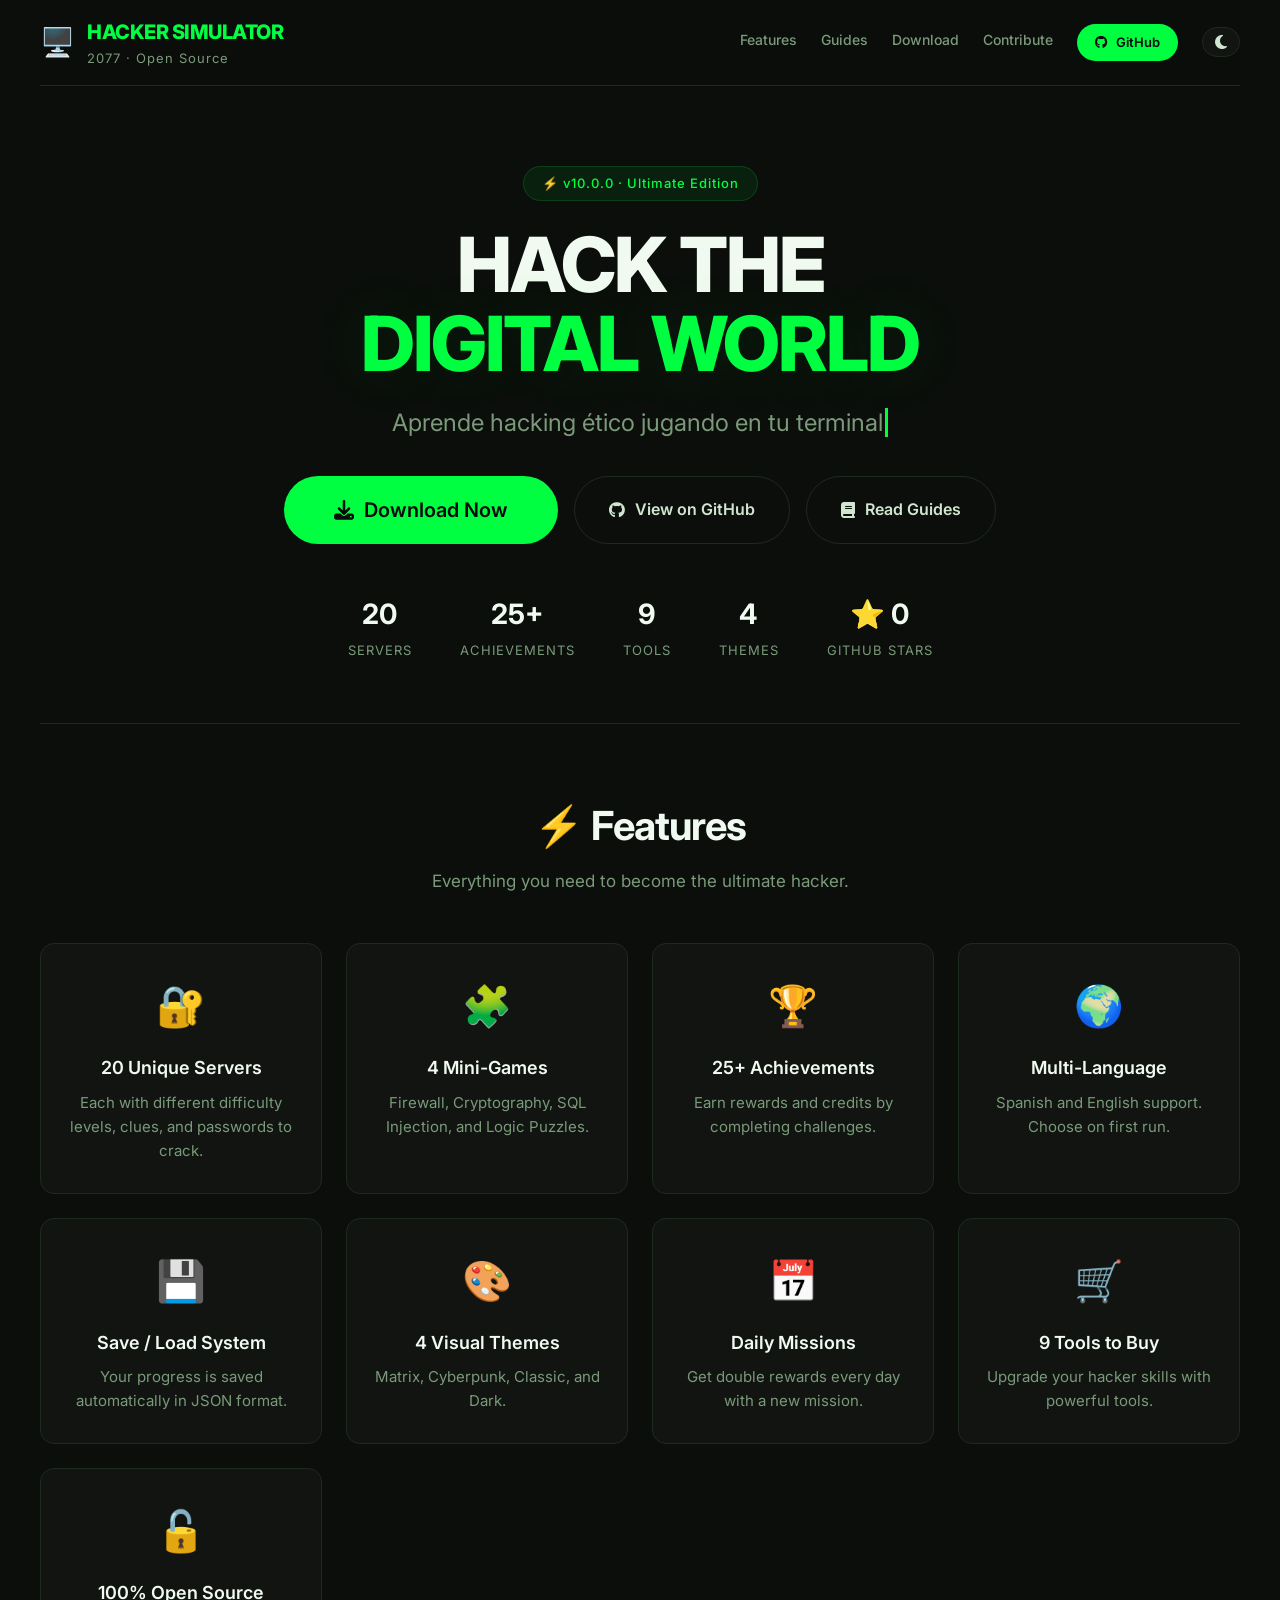
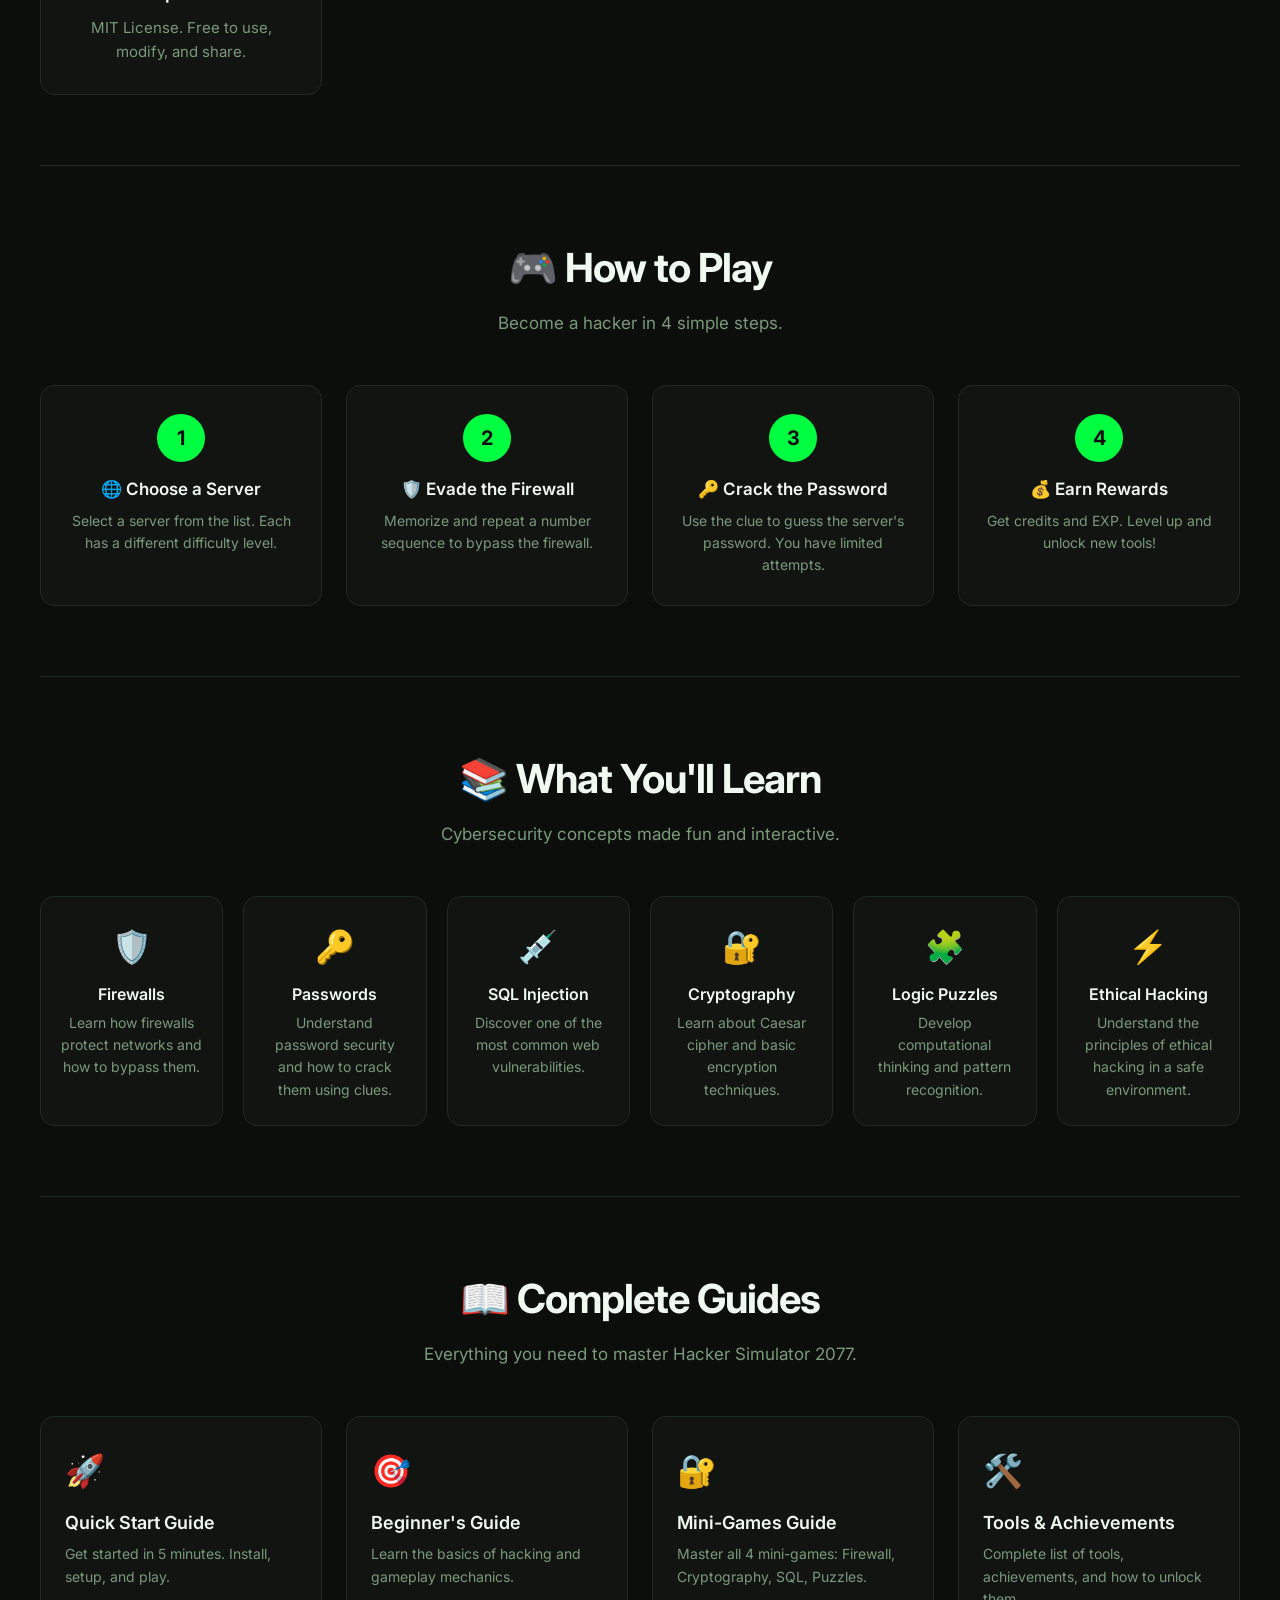
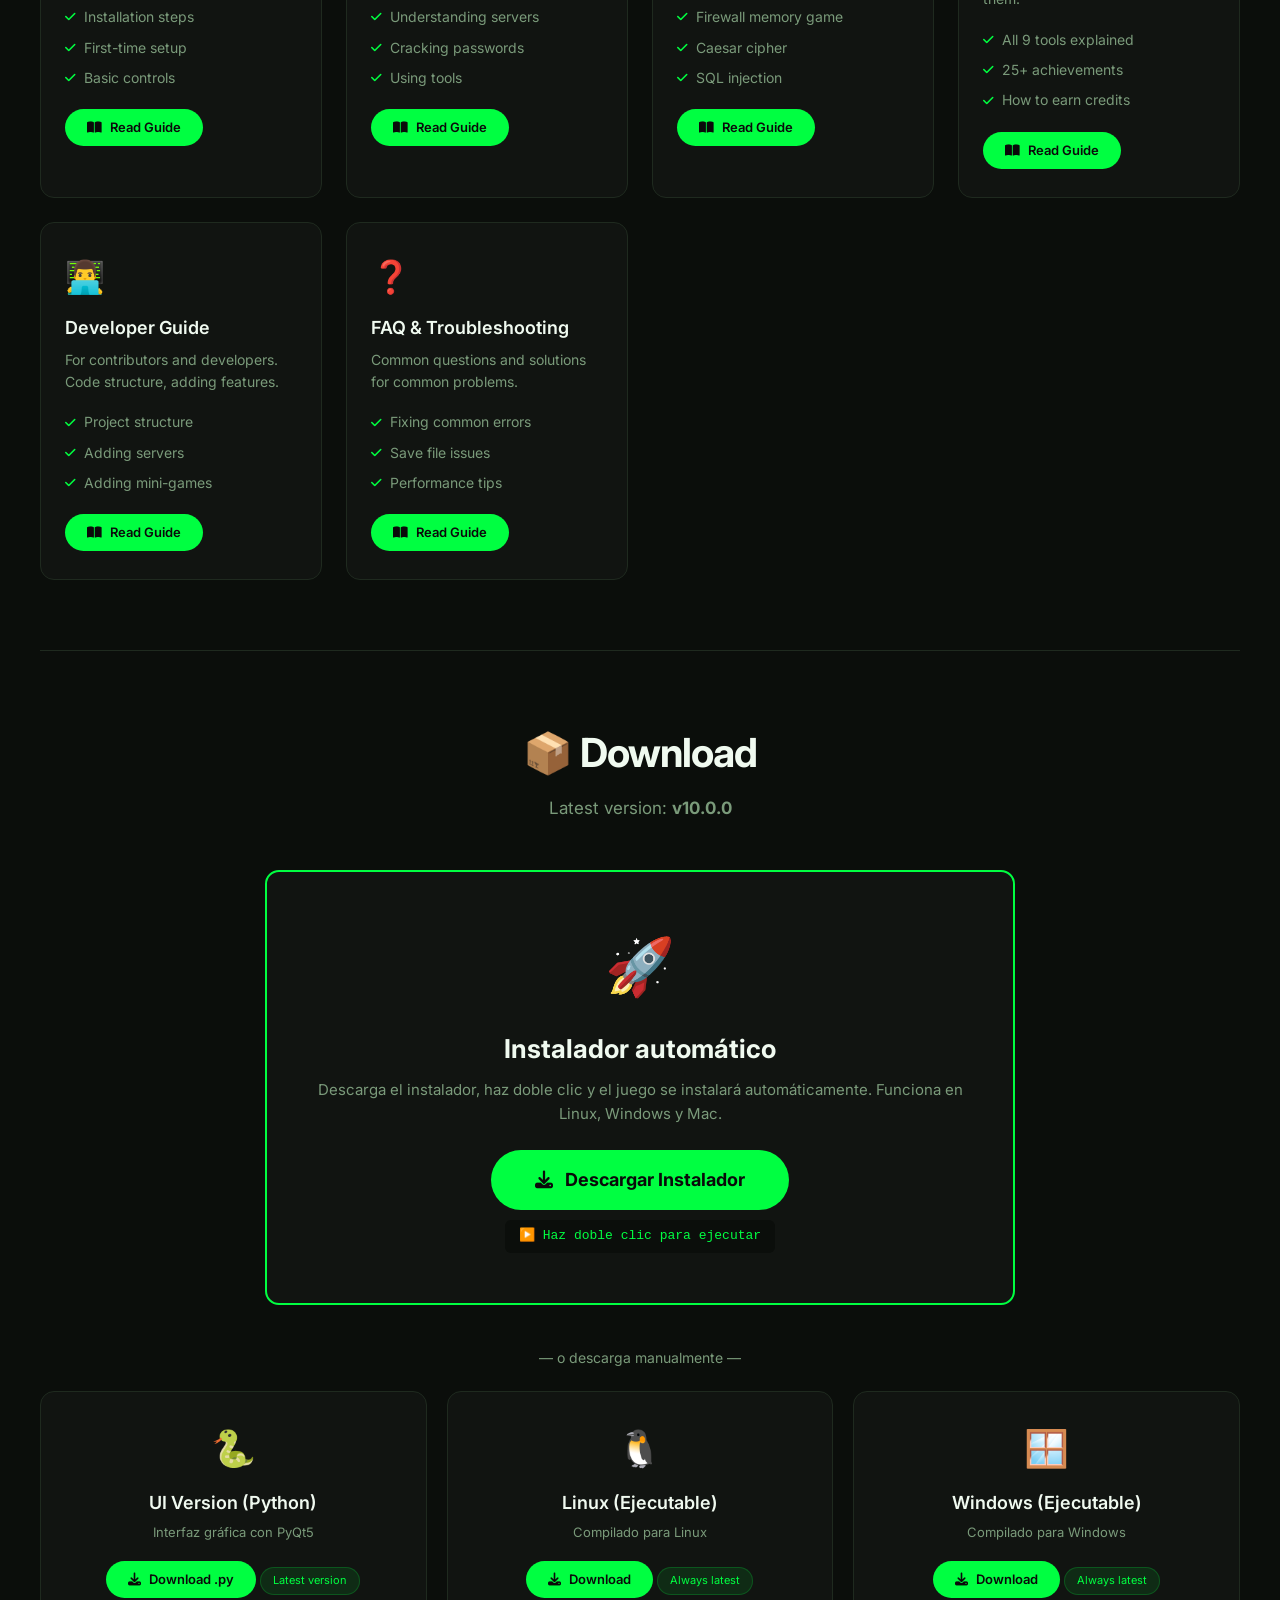
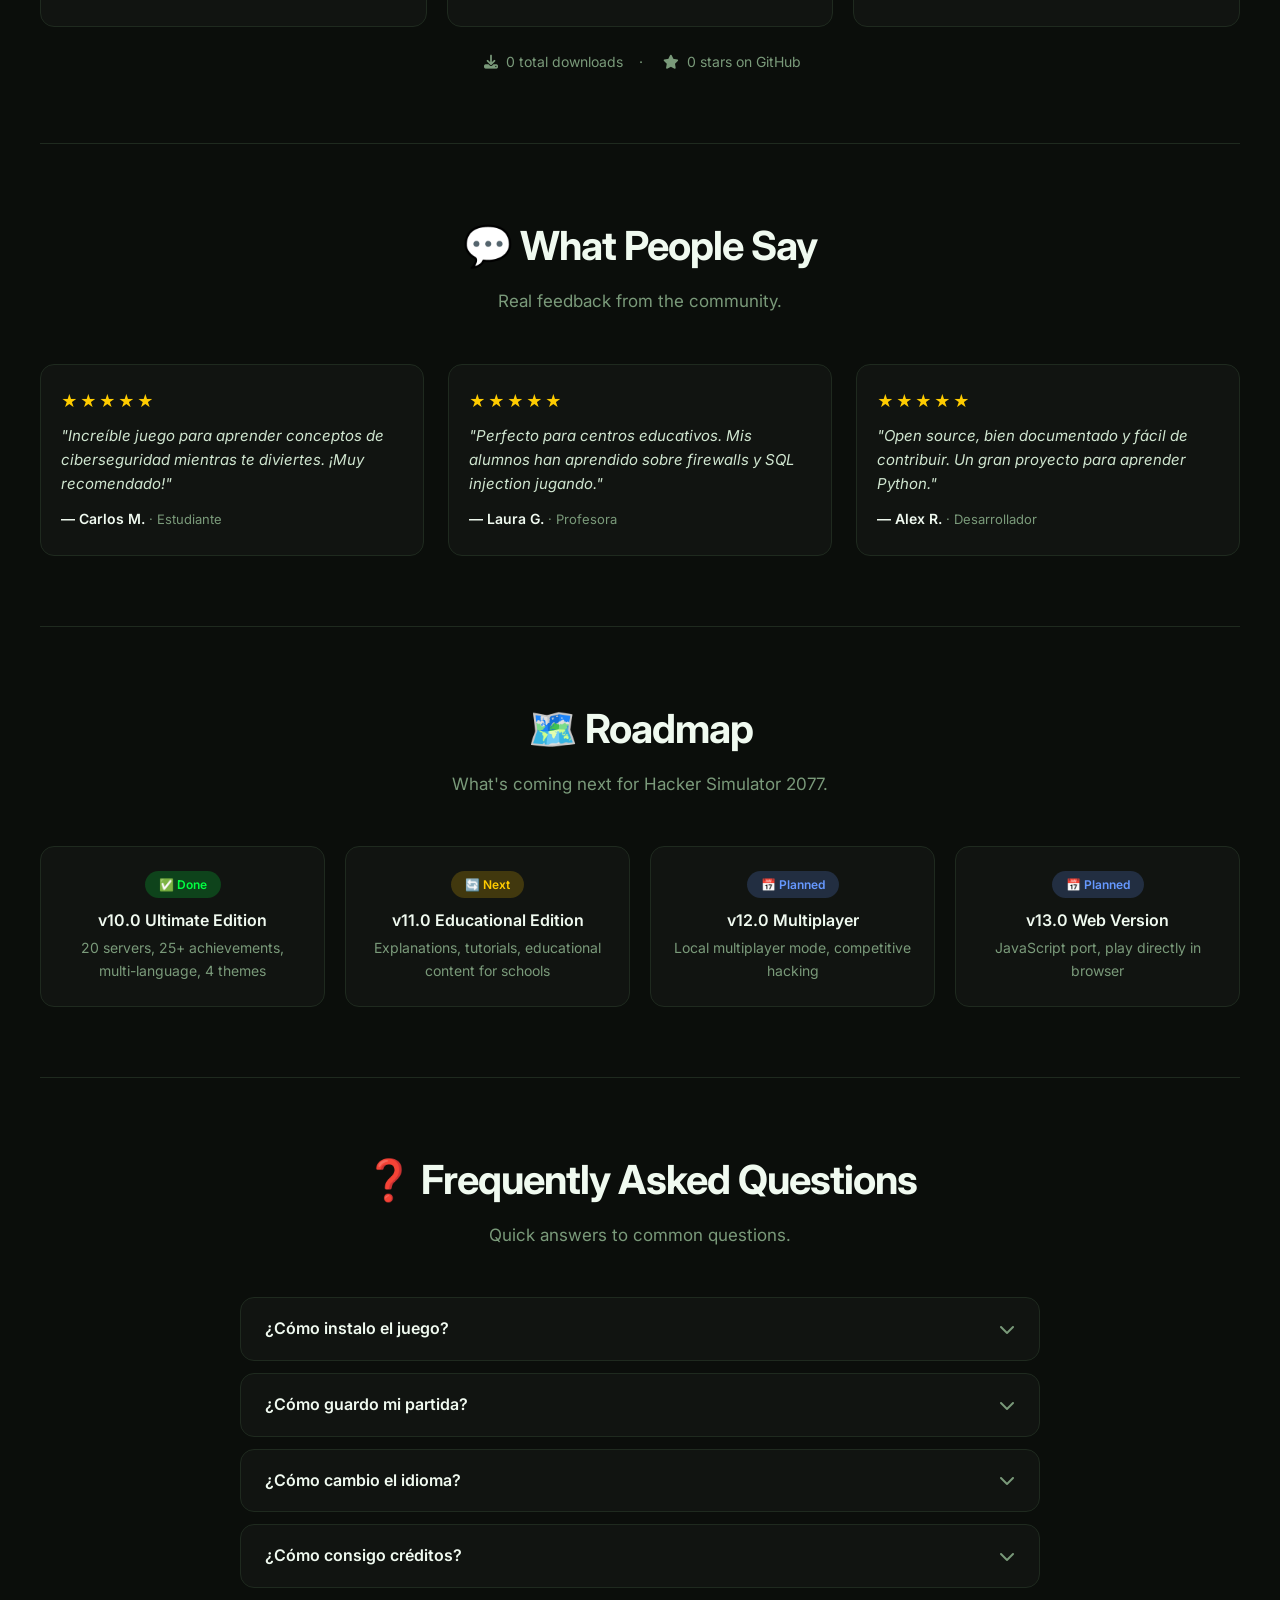
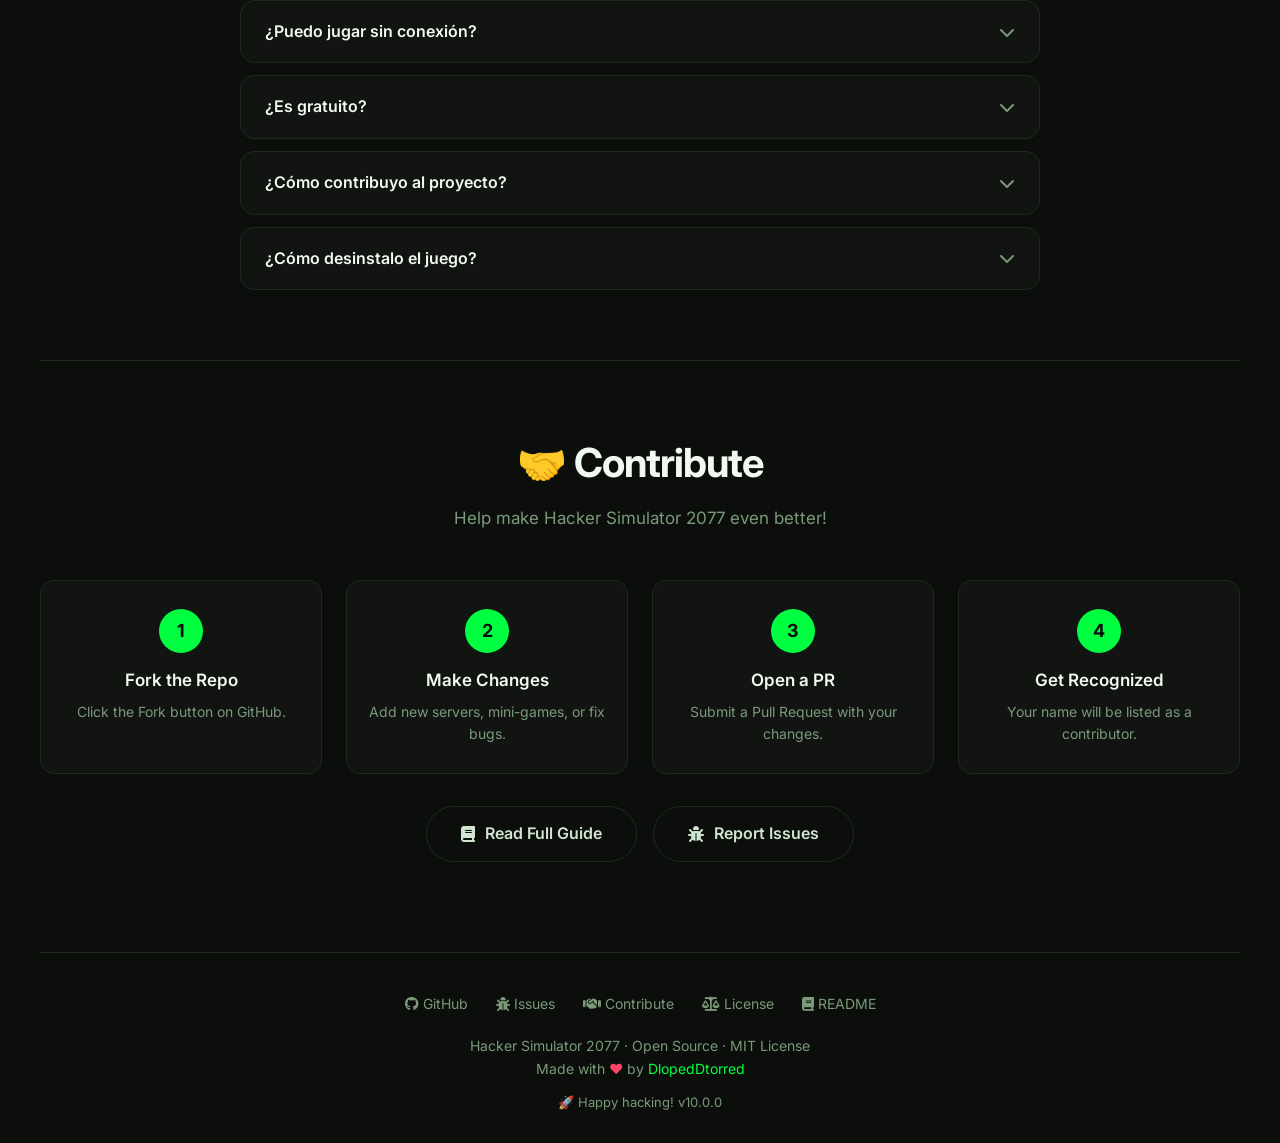
==== commit 842e0f94: "Web completa con instalador, guías, FAQ y todas las secciones" ====
--- a/docs/index.html
+++ b/docs/index.html
@@ -3,15 +3,22 @@
 <head>
     <meta charset="UTF-8" />
     <meta name="viewport" content="width=device-width, initial-scale=1.0" />
-    <title>Hacker Simulator 2077 – Descargar</title>
+    <title>Hacker Simulator 2077 – Hacking Game</title>
     <link rel="icon" href="img/favicon.svg" type="image/svg+xml" />
     <link rel="preconnect" href="https://fonts.googleapis.com" />
     <link rel="preconnect" href="https://fonts.gstatic.com" crossorigin />
     <link href="https://fonts.googleapis.com/css2?family=Inter:opsz,wght@14..32,400;14..32,600;14..32,700;14..32,800&display=swap" rel="stylesheet" />
     <link rel="stylesheet" href="https://cdnjs.cloudflare.com/ajax/libs/font-awesome/6.5.0/css/all.min.css" />
     <style>
-        /* ===== RESET ===== */
-        * { margin: 0; padding: 0; box-sizing: border-box; }
+        /* ============================================================
+           RESET & BASE
+           ============================================================ */
+        * {
+            margin: 0;
+            padding: 0;
+            box-sizing: border-box;
+        }
+
         :root {
             --bg: #0b0e0b;
             --bg-card: #111411;
@@ -19,6 +26,7 @@
             --border: #1f2a1f;
             --green: #00ff41;
             --green-dim: #00cc33;
+            --green-glow: rgba(0, 255, 65, 0.08);
             --text: #d0e6d0;
             --text-muted: #7a9a7a;
             --text-light: #f0faf0;
@@ -27,6 +35,7 @@
             --shadow: 0 8px 32px rgba(0, 0, 0, 0.4);
             --header-bg: rgba(11, 14, 11, 0.9);
         }
+
         .light-mode {
             --bg: #f0f5f0;
             --bg-card: #e8ede8;
@@ -38,7 +47,11 @@
             --header-bg: rgba(240, 245, 240, 0.95);
             --shadow: 0 8px 32px rgba(0, 0, 0, 0.08);
         }
-        html { scroll-behavior: smooth; }
+
+        html {
+            scroll-behavior: smooth;
+        }
+
         body {
             font-family: 'Inter', -apple-system, BlinkMacSystemFont, sans-serif;
             background: var(--bg);
@@ -51,16 +64,38 @@
             padding: 0 24px;
             transition: background 0.4s, color 0.4s;
         }
-        a { color: var(--green); text-decoration: none; transition: var(--transition); }
-        a:hover { color: #66ff88; }
-        .container { width: 100%; max-width: 1200px; }
-
-        /* ===== SCROLLBAR ===== */
-        ::-webkit-scrollbar { width: 8px; }
-        ::-webkit-scrollbar-track { background: var(--bg); }
-        ::-webkit-scrollbar-thumb { background: var(--green); border-radius: 10px; }
-
-        /* ===== PROGRESS BAR ===== */
+
+        a {
+            color: var(--green);
+            text-decoration: none;
+            transition: var(--transition);
+        }
+        a:hover {
+            color: #66ff88;
+        }
+
+        .container {
+            width: 100%;
+            max-width: 1200px;
+        }
+
+        /* ============================================================
+           SCROLLBAR
+           ============================================================ */
+        ::-webkit-scrollbar {
+            width: 8px;
+        }
+        ::-webkit-scrollbar-track {
+            background: var(--bg);
+        }
+        ::-webkit-scrollbar-thumb {
+            background: var(--green);
+            border-radius: 10px;
+        }
+
+        /* ============================================================
+           PROGRESS BAR
+           ============================================================ */
         #progress-bar {
             position: fixed;
             top: 0;
@@ -73,7 +108,9 @@
             box-shadow: 0 0 20px rgba(0, 255, 65, 0.3);
         }
 
-        /* ===== HEADER ===== */
+        /* ============================================================
+           HEADER / NAV
+           ============================================================ */
         header {
             width: 100%;
             padding: 16px 0;
@@ -90,14 +127,25 @@
             z-index: 100;
             transition: background 0.4s;
         }
-        .logo { display: flex; align-items: center; gap: 12px; }
-        .logo-icon { font-size: 28px; line-height: 1; }
+
+        .logo {
+            display: flex;
+            align-items: center;
+            gap: 12px;
+        }
+
+        .logo-icon {
+            font-size: 28px;
+            line-height: 1;
+        }
+
         .logo-text {
             font-size: 20px;
             font-weight: 800;
             letter-spacing: -0.5px;
             color: var(--green);
         }
+
         .logo-text span {
             font-weight: 400;
             color: var(--text-muted);
@@ -105,12 +153,14 @@
             display: block;
             letter-spacing: 1px;
         }
+
         nav {
             display: flex;
             align-items: center;
             gap: 24px;
             flex-wrap: wrap;
         }
+
         nav a {
             font-size: 14px;
             font-weight: 500;
@@ -119,6 +169,7 @@
             padding-bottom: 4px;
             transition: var(--transition);
         }
+
         nav a::after {
             content: '';
             position: absolute;
@@ -129,8 +180,14 @@
             background: var(--green);
             transition: var(--transition);
         }
-        nav a:hover { color: var(--text); }
-        nav a:hover::after { width: 100%; }
+
+        nav a:hover {
+            color: var(--text);
+        }
+        nav a:hover::after {
+            width: 100%;
+        }
+
         nav .github-btn {
             background: var(--green);
             color: #0a0a0a;
@@ -143,12 +200,16 @@
             gap: 8px;
             transition: var(--transition);
         }
+
         nav .github-btn:hover {
             background: #66ff88;
             transform: scale(1.03);
             color: #0a0a0a;
         }
-        nav .github-btn::after { display: none; }
+        nav .github-btn::after {
+            display: none;
+        }
+
         .theme-toggle {
             background: var(--bg-card);
             border: 1px solid var(--border);
@@ -162,33 +223,85 @@
             gap: 6px;
             color: var(--text);
         }
-        .theme-toggle:hover { border-color: var(--green); }
-
-        /* ===== HERO ===== */
+
+        .theme-toggle:hover {
+            border-color: var(--green);
+        }
+
+        /* ============================================================
+           HERO
+           ============================================================ */
         .hero {
-            padding: 60px 0 40px;
+            padding: 80px 0 60px;
             text-align: center;
         }
+
+        .hero-badge {
+            display: inline-block;
+            background: rgba(0, 255, 65, 0.08);
+            border: 1px solid rgba(0, 255, 65, 0.15);
+            padding: 6px 18px;
+            border-radius: 40px;
+            font-size: 13px;
+            color: var(--green);
+            letter-spacing: 1px;
+            margin-bottom: 24px;
+            font-weight: 500;
+        }
+
+        .hero-badge #version-display {
+            color: #66ff88;
+            font-weight: 700;
+        }
+
         .hero h1 {
-            font-size: clamp(36px, 7vw, 64px);
+            font-size: clamp(40px, 8vw, 76px);
             font-weight: 800;
             letter-spacing: -2px;
             line-height: 1.05;
             color: var(--text-light);
         }
-        .hero h1 .highlight { color: var(--green); text-shadow: 0 0 60px rgba(0, 255, 65, 0.1); }
-        .hero p {
-            font-size: clamp(16px, 1.8vw, 20px);
+
+        .hero h1 .highlight {
+            color: var(--green);
+            text-shadow: 0 0 60px rgba(0, 255, 65, 0.1);
+        }
+
+        .hero .typing-text {
+            font-size: clamp(18px, 2.5vw, 24px);
             color: var(--text-muted);
             max-width: 640px;
-            margin: 16px auto 28px;
-        }
+            margin: 20px auto 32px;
+            min-height: 40px;
+        }
+
+        .hero .typing-text .cursor {
+            display: inline-block;
+            width: 3px;
+            height: 1.2em;
+            background: var(--green);
+            animation: blink 0.8s step-end infinite;
+            vertical-align: text-bottom;
+            margin-left: 2px;
+        }
+
+        @keyframes blink {
+            0%,
+            100% {
+                opacity: 1;
+            }
+            50% {
+                opacity: 0;
+            }
+        }
+
         .hero-buttons {
             display: flex;
             justify-content: center;
             gap: 16px;
             flex-wrap: wrap;
         }
+
         .btn {
             display: inline-flex;
             align-items: center;
@@ -202,140 +315,139 @@
             transition: var(--transition);
             text-decoration: none;
         }
-        .btn-primary { background: var(--green); color: #0a0a0a; }
-        .btn-primary:hover { background: #66ff88; transform: scale(1.03); color: #0a0a0a; }
+
+        .btn-primary {
+            background: var(--green);
+            color: #0a0a0a;
+        }
+        .btn-primary:hover {
+            background: #66ff88;
+            transform: scale(1.03);
+            color: #0a0a0a;
+        }
+
         .btn-secondary {
             background: transparent;
             color: var(--text);
             border: 1.5px solid var(--border);
         }
-        .btn-secondary:hover { border-color: var(--green); color: var(--green); transform: scale(1.03); }
-        .btn-download {
-            background: #1a2a1a;
+        .btn-secondary:hover {
+            border-color: var(--green);
             color: var(--green);
-            border: 1px solid var(--green);
-        }
-        .btn-download:hover { background: var(--green); color: #0a0a0a; transform: scale(1.03); }
-
-        /* ===== DOWNLOAD SECTION ===== */
+            transform: scale(1.03);
+        }
+
+        .btn-lg {
+            padding: 18px 50px;
+            font-size: 20px;
+        }
+
+        .hero-stats {
+            display: flex;
+            justify-content: center;
+            gap: 48px;
+            margin-top: 48px;
+            flex-wrap: wrap;
+        }
+
+        .hero-stats .stat {
+            text-align: center;
+        }
+
+        .hero-stats .stat-number {
+            font-size: 28px;
+            font-weight: 700;
+            color: var(--text-light);
+            display: block;
+        }
+
+        .hero-stats .stat-label {
+            font-size: 13px;
+            color: var(--text-muted);
+            text-transform: uppercase;
+            letter-spacing: 1px;
+        }
+
+        /* ============================================================
+           SECTIONS
+           ============================================================ */
         .section {
-            padding: 60px 0;
+            padding: 70px 0;
             border-top: 1px solid var(--border);
         }
+
         .section-header {
             text-align: center;
-            margin-bottom: 40px;
-        }
+            margin-bottom: 48px;
+        }
+
         .section-header h2 {
-            font-size: clamp(28px, 4vw, 36px);
+            font-size: clamp(28px, 4vw, 40px);
             font-weight: 700;
             letter-spacing: -1px;
             color: var(--text-light);
         }
+
         .section-header p {
             color: var(--text-muted);
             max-width: 540px;
-            margin: 8px auto 0;
-            font-size: 16px;
-        }
-
-        .download-grid {
+            margin: 10px auto 0;
+            font-size: 17px;
+        }
+
+        /* ============================================================
+           FEATURES
+           ============================================================ */
+        .features-grid {
             display: grid;
-            grid-template-columns: repeat(auto-fit, minmax(220px, 1fr));
-            gap: 20px;
-            margin-top: 10px;
-        }
-        .download-card {
+            grid-template-columns: repeat(auto-fit, minmax(240px, 1fr));
+            gap: 24px;
+        }
+
+        .feature-card {
             background: var(--bg-card);
             border: 1px solid var(--border);
             border-radius: var(--radius);
-            padding: 28px 20px;
+            padding: 30px 24px;
+            transition: var(--transition);
             text-align: center;
-            transition: var(--transition);
-        }
-        .download-card:hover {
+            cursor: default;
+        }
+
+        .feature-card:hover {
             border-color: var(--green);
-            transform: translateY(-4px);
+            transform: translateY(-6px);
             box-shadow: var(--shadow);
-        }
-        .download-card .os-icon { font-size: 36px; display: block; margin-bottom: 12px; }
-        .download-card h4 { color: var(--text-light); font-size: 18px; font-weight: 600; margin-bottom: 4px; }
-        .download-card p { font-size: 13px; color: var(--text-muted); margin-bottom: 16px; }
-        .download-card .btn-sm {
-            padding: 8px 22px;
-            border-radius: 40px;
-            font-size: 13px;
+            background: var(--bg-card-hover);
+        }
+
+        .feature-card .icon {
+            font-size: 40px;
+            display: block;
+            margin-bottom: 16px;
+        }
+
+        .feature-card h3 {
+            font-size: 18px;
             font-weight: 600;
-            background: var(--green);
-            color: #0a0a0a;
-            border: none;
-            cursor: pointer;
-            transition: var(--transition);
-            text-decoration: none;
-            display: inline-flex;
-            align-items: center;
-            gap: 8px;
-        }
-        .download-card .btn-sm:hover { background: #66ff88; transform: scale(1.04); }
-        .update-badge {
-            display: inline-block;
-            background: rgba(0, 255, 65, 0.1);
-            border: 1px solid rgba(0, 255, 65, 0.2);
-            padding: 4px 12px;
-            border-radius: 40px;
-            font-size: 11px;
-            color: var(--green);
-            margin-top: 8px;
-        }
-        .download-stats {
-            text-align: center;
-            margin-top: 24px;
+            color: var(--text-light);
+            margin-bottom: 8px;
+        }
+
+        .feature-card p {
+            font-size: 15px;
             color: var(--text-muted);
-            font-size: 14px;
-        }
-        .download-stats i { margin: 0 4px; }
-
-        /* ===== INSTALLER SECTION ===== */
-        .installer-box {
-            background: var(--bg-card);
-            border: 2px solid var(--green);
-            border-radius: var(--radius);
-            padding: 40px;
-            text-align: center;
-            max-width: 700px;
-            margin: 0 auto;
-            transition: var(--transition);
-        }
-        .installer-box:hover {
-            box-shadow: 0 0 40px rgba(0, 255, 65, 0.05);
-        }
-        .installer-box .icon { font-size: 48px; display: block; margin-bottom: 16px; }
-        .installer-box h3 { color: var(--text-light); font-size: 24px; margin-bottom: 8px; }
-        .installer-box p { color: var(--text-muted); font-size: 15px; margin-bottom: 20px; }
-        .installer-box .btn-lg {
-            padding: 16px 40px;
-            font-size: 18px;
-            border-radius: 40px;
-            background: var(--green);
-            color: #0a0a0a;
-            border: none;
-            font-weight: 700;
-            cursor: pointer;
-            transition: var(--transition);
-            text-decoration: none;
-            display: inline-flex;
-            align-items: center;
-            gap: 12px;
-        }
-        .installer-box .btn-lg:hover { background: #66ff88; transform: scale(1.03); }
-
-        /* ===== HOW TO INSTALL ===== */
+        }
+
+        /* ============================================================
+           HOW TO PLAY
+           ============================================================ */
         .steps-grid {
             display: grid;
             grid-template-columns: repeat(auto-fit, minmax(200px, 1fr));
             gap: 24px;
-            margin-top: 20px;
-        }
+        }
+
         .step-card {
             background: var(--bg-card);
             border: 1px solid var(--border);
@@ -344,7 +456,13 @@
             text-align: center;
             transition: var(--transition);
         }
-        .step-card:hover { border-color: var(--green); transform: translateY(-4px); box-shadow: var(--shadow); }
+
+        .step-card:hover {
+            border-color: var(--green);
+            transform: translateY(-4px);
+            box-shadow: var(--shadow);
+        }
+
         .step-card .step-num {
             display: inline-flex;
             align-items: center;
@@ -358,10 +476,534 @@
             font-size: 20px;
             margin-bottom: 14px;
         }
-        .step-card h4 { color: var(--text-light); font-size: 17px; font-weight: 600; margin-bottom: 6px; }
-        .step-card p { font-size: 14px; color: var(--text-muted); }
-
-        /* ===== FOOTER ===== */
+
+        .step-card h4 {
+            color: var(--text-light);
+            font-size: 17px;
+            font-weight: 600;
+            margin-bottom: 6px;
+        }
+
+        .step-card p {
+            font-size: 14px;
+            color: var(--text-muted);
+        }
+
+        /* ============================================================
+           DOWNLOAD
+           ============================================================ */
+        .download-grid {
+            display: grid;
+            grid-template-columns: repeat(auto-fit, minmax(200px, 1fr));
+            gap: 20px;
+            margin-top: 10px;
+        }
+
+        .download-card {
+            background: var(--bg-card);
+            border: 1px solid var(--border);
+            border-radius: var(--radius);
+            padding: 28px 20px;
+            text-align: center;
+            transition: var(--transition);
+        }
+
+        .download-card:hover {
+            border-color: var(--green);
+            transform: translateY(-4px);
+            box-shadow: var(--shadow);
+        }
+
+        .download-card .os-icon {
+            font-size: 36px;
+            display: block;
+            margin-bottom: 12px;
+        }
+
+        .download-card h4 {
+            color: var(--text-light);
+            font-size: 18px;
+            font-weight: 600;
+            margin-bottom: 4px;
+        }
+
+        .download-card p {
+            font-size: 13px;
+            color: var(--text-muted);
+            margin-bottom: 16px;
+        }
+
+        .download-card .btn-sm {
+            padding: 8px 22px;
+            border-radius: 40px;
+            font-size: 13px;
+            font-weight: 600;
+            background: var(--green);
+            color: #0a0a0a;
+            border: none;
+            cursor: pointer;
+            transition: var(--transition);
+            text-decoration: none;
+            display: inline-flex;
+            align-items: center;
+            gap: 8px;
+        }
+
+        .download-card .btn-sm:hover {
+            background: #66ff88;
+            transform: scale(1.04);
+        }
+
+        .update-badge {
+            display: inline-block;
+            background: rgba(0, 255, 65, 0.1);
+            border: 1px solid rgba(0, 255, 65, 0.2);
+            padding: 4px 12px;
+            border-radius: 40px;
+            font-size: 11px;
+            color: var(--green);
+            margin-top: 8px;
+        }
+
+        .download-stats {
+            text-align: center;
+            margin-top: 24px;
+            color: var(--text-muted);
+            font-size: 14px;
+        }
+
+        .download-stats i {
+            margin: 0 4px;
+        }
+
+        /* ============================================================
+           INSTALLER BOX
+           ============================================================ */
+        .installer-box {
+            background: var(--bg-card);
+            border: 2px solid var(--green);
+            border-radius: var(--radius);
+            padding: 50px 40px;
+            text-align: center;
+            max-width: 750px;
+            margin: 0 auto;
+            transition: var(--transition);
+        }
+
+        .installer-box:hover {
+            box-shadow: 0 0 50px rgba(0, 255, 65, 0.06);
+        }
+
+        .installer-box .icon {
+            font-size: 56px;
+            display: block;
+            margin-bottom: 16px;
+        }
+
+        .installer-box h3 {
+            color: var(--text-light);
+            font-size: 26px;
+            margin-bottom: 8px;
+        }
+
+        .installer-box p {
+            color: var(--text-muted);
+            font-size: 15px;
+            margin-bottom: 24px;
+        }
+
+        .installer-box .btn-download {
+            background: var(--green);
+            color: #0a0a0a;
+            padding: 16px 44px;
+            border-radius: 40px;
+            font-size: 18px;
+            font-weight: 700;
+            border: none;
+            cursor: pointer;
+            transition: var(--transition);
+            text-decoration: none;
+            display: inline-flex;
+            align-items: center;
+            gap: 12px;
+        }
+
+        .installer-box .btn-download:hover {
+            background: #66ff88;
+            transform: scale(1.03);
+        }
+
+        .installer-box .code {
+            background: var(--bg);
+            padding: 6px 14px;
+            border-radius: 6px;
+            font-family: monospace;
+            font-size: 13px;
+            color: var(--green);
+            display: inline-block;
+            margin-top: 10px;
+        }
+
+        /* ============================================================
+           CONCEPTS
+           ============================================================ */
+        .concepts-grid {
+            display: grid;
+            grid-template-columns: repeat(auto-fit, minmax(180px, 1fr));
+            gap: 20px;
+        }
+
+        .concept-card {
+            background: var(--bg-card);
+            border: 1px solid var(--border);
+            border-radius: var(--radius);
+            padding: 24px 20px;
+            text-align: center;
+            transition: var(--transition);
+        }
+
+        .concept-card:hover {
+            border-color: var(--green);
+            transform: translateY(-4px);
+        }
+
+        .concept-card .concept-icon {
+            font-size: 32px;
+            display: block;
+            margin-bottom: 10px;
+        }
+
+        .concept-card h4 {
+            color: var(--text-light);
+            font-size: 16px;
+            font-weight: 600;
+        }
+
+        .concept-card p {
+            font-size: 14px;
+            color: var(--text-muted);
+            margin-top: 4px;
+        }
+
+        /* ============================================================
+           GUIDES
+           ============================================================ */
+        .guides-grid {
+            display: grid;
+            grid-template-columns: repeat(auto-fit, minmax(280px, 1fr));
+            gap: 24px;
+        }
+
+        .guide-full-card {
+            background: var(--bg-card);
+            border: 1px solid var(--border);
+            border-radius: var(--radius);
+            padding: 28px 24px;
+            transition: var(--transition);
+        }
+
+        .guide-full-card:hover {
+            border-color: var(--green);
+            transform: translateY(-4px);
+            box-shadow: var(--shadow);
+        }
+
+        .guide-full-card .guide-icon {
+            font-size: 32px;
+            display: block;
+            margin-bottom: 12px;
+        }
+
+        .guide-full-card h4 {
+            color: var(--text-light);
+            font-size: 18px;
+            font-weight: 600;
+        }
+
+        .guide-full-card p {
+            color: var(--text-muted);
+            font-size: 14px;
+            margin: 6px 0 14px;
+        }
+
+        .guide-full-card ul {
+            list-style: none;
+            padding: 0;
+            margin: 0 0 16px 0;
+        }
+
+        .guide-full-card ul li {
+            padding: 4px 0;
+            font-size: 14px;
+            color: var(--text-muted);
+            display: flex;
+            align-items: center;
+            gap: 8px;
+        }
+
+        .guide-full-card ul li i {
+            color: var(--green);
+            font-size: 12px;
+        }
+
+        .guide-full-card .btn-sm {
+            padding: 8px 22px;
+            border-radius: 40px;
+            font-size: 13px;
+            font-weight: 600;
+            background: var(--green);
+            color: #0a0a0a;
+            border: none;
+            cursor: pointer;
+            transition: var(--transition);
+            text-decoration: none;
+            display: inline-flex;
+            align-items: center;
+            gap: 8px;
+        }
+
+        .guide-full-card .btn-sm:hover {
+            background: #66ff88;
+            transform: scale(1.04);
+        }
+
+        /* ============================================================
+           ROADMAP
+           ============================================================ */
+        .roadmap-grid {
+            display: grid;
+            grid-template-columns: repeat(auto-fit, minmax(220px, 1fr));
+            gap: 20px;
+        }
+
+        .roadmap-item {
+            background: var(--bg-card);
+            border: 1px solid var(--border);
+            border-radius: var(--radius);
+            padding: 24px 20px;
+            text-align: center;
+            transition: var(--transition);
+        }
+
+        .roadmap-item:hover {
+            border-color: var(--green);
+        }
+
+        .roadmap-item .status {
+            display: inline-block;
+            padding: 4px 14px;
+            border-radius: 40px;
+            font-size: 12px;
+            font-weight: 600;
+            margin-bottom: 10px;
+        }
+
+        .status-done {
+            background: rgba(0, 255, 65, 0.2);
+            color: var(--green);
+        }
+
+        .status-next {
+            background: rgba(255, 200, 0, 0.2);
+            color: #ffcc00;
+        }
+
+        .status-planned {
+            background: rgba(100, 150, 255, 0.2);
+            color: #6699ff;
+        }
+
+        .roadmap-item h4 {
+            color: var(--text-light);
+            font-size: 16px;
+            font-weight: 600;
+        }
+
+        .roadmap-item p {
+            font-size: 14px;
+            color: var(--text-muted);
+            margin-top: 4px;
+        }
+
+        /* ============================================================
+           TESTIMONIALS
+           ============================================================ */
+        .testimonials-grid {
+            display: grid;
+            grid-template-columns: repeat(auto-fit, minmax(240px, 1fr));
+            gap: 24px;
+        }
+
+        .testimonial-card {
+            background: var(--bg-card);
+            border: 1px solid var(--border);
+            border-radius: var(--radius);
+            padding: 24px 20px;
+            transition: var(--transition);
+        }
+
+        .testimonial-card:hover {
+            border-color: var(--green);
+        }
+
+        .testimonial-card .stars {
+            color: #ffcc00;
+            font-size: 16px;
+            letter-spacing: 2px;
+            margin-bottom: 10px;
+        }
+
+        .testimonial-card blockquote {
+            font-style: italic;
+            color: var(--text);
+            font-size: 15px;
+            margin-bottom: 12px;
+        }
+
+        .testimonial-card .author {
+            font-size: 14px;
+            font-weight: 600;
+            color: var(--text-light);
+        }
+
+        .testimonial-card .author span {
+            font-weight: 400;
+            color: var(--text-muted);
+            font-size: 13px;
+        }
+
+        /* ============================================================
+           FAQ
+           ============================================================ */
+        .faq-list {
+            max-width: 800px;
+            margin: 0 auto;
+            display: flex;
+            flex-direction: column;
+            gap: 12px;
+        }
+
+        .faq-item {
+            background: var(--bg-card);
+            border: 1px solid var(--border);
+            border-radius: var(--radius);
+            overflow: hidden;
+            transition: var(--transition);
+        }
+
+        .faq-item:hover {
+            border-color: var(--green);
+        }
+
+        .faq-question {
+            padding: 18px 24px;
+            cursor: pointer;
+            display: flex;
+            justify-content: space-between;
+            align-items: center;
+            font-weight: 600;
+            color: var(--text-light);
+            transition: var(--transition);
+            user-select: none;
+        }
+
+        .faq-question:hover {
+            color: var(--green);
+        }
+
+        .faq-question i {
+            transition: var(--transition);
+            color: var(--text-muted);
+        }
+
+        .faq-item.active .faq-question i {
+            transform: rotate(180deg);
+            color: var(--green);
+        }
+
+        .faq-answer {
+            max-height: 0;
+            overflow: hidden;
+            transition: max-height 0.3s ease, padding 0.3s ease;
+            padding: 0 24px;
+            color: var(--text-muted);
+            font-size: 15px;
+        }
+
+        .faq-item.active .faq-answer {
+            max-height: 300px;
+            padding: 0 24px 18px;
+        }
+
+        .faq-answer kbd {
+            background: var(--bg);
+            padding: 2px 10px;
+            border-radius: 4px;
+            font-size: 13px;
+            border: 1px solid var(--border);
+            color: var(--text);
+        }
+
+        .faq-answer code {
+            background: var(--bg);
+            padding: 2px 8px;
+            border-radius: 4px;
+            font-size: 13px;
+            color: var(--green);
+        }
+
+        /* ============================================================
+           CONTRIBUTE
+           ============================================================ */
+        .contribute-steps {
+            display: grid;
+            grid-template-columns: repeat(auto-fit, minmax(180px, 1fr));
+            gap: 24px;
+            margin-top: 10px;
+        }
+
+        .step {
+            text-align: center;
+            background: var(--bg-card);
+            border: 1px solid var(--border);
+            border-radius: var(--radius);
+            padding: 28px 20px;
+            transition: var(--transition);
+        }
+
+        .step:hover {
+            border-color: var(--green);
+        }
+
+        .step .step-number {
+            display: inline-flex;
+            align-items: center;
+            justify-content: center;
+            width: 44px;
+            height: 44px;
+            border-radius: 50%;
+            background: var(--green);
+            color: #0a0a0a;
+            font-weight: 700;
+            font-size: 18px;
+            margin-bottom: 14px;
+        }
+
+        .step h4 {
+            color: var(--text-light);
+            font-size: 17px;
+            font-weight: 600;
+            margin-bottom: 6px;
+        }
+
+        .step p {
+            font-size: 14px;
+            color: var(--text-muted);
+        }
+
+        /* ============================================================
+           FOOTER
+           ============================================================ */
         footer {
             width: 100%;
             padding: 40px 0 30px;
@@ -369,6 +1011,7 @@
             margin-top: 20px;
             text-align: center;
         }
+
         footer .footer-links {
             display: flex;
             justify-content: center;
@@ -376,12 +1019,29 @@
             flex-wrap: wrap;
             margin-bottom: 20px;
         }
-        footer .footer-links a { font-size: 14px; color: var(--text-muted); transition: var(--transition); }
-        footer .footer-links a:hover { color: var(--green); }
-        footer p { font-size: 14px; color: var(--text-muted); }
-        footer .heart { color: #ff4466; }
-
-        /* ===== BACK TO TOP ===== */
+
+        footer .footer-links a {
+            font-size: 14px;
+            color: var(--text-muted);
+            transition: var(--transition);
+        }
+
+        footer .footer-links a:hover {
+            color: var(--green);
+        }
+
+        footer p {
+            font-size: 14px;
+            color: var(--text-muted);
+        }
+
+        footer .heart {
+            color: #ff4466;
+        }
+
+        /* ============================================================
+           BACK TO TOP
+           ============================================================ */
         #back-to-top {
             position: fixed;
             bottom: 30px;
@@ -400,37 +1060,138 @@
             box-shadow: 0 4px 20px rgba(0, 255, 65, 0.3);
             z-index: 999;
         }
-        #back-to-top.show { opacity: 1; visibility: visible; }
-        #back-to-top:hover { transform: scale(1.1); background: #66ff88; }
-
-        /* ===== RESPONSIVE ===== */
+
+        #back-to-top.show {
+            opacity: 1;
+            visibility: visible;
+        }
+
+        #back-to-top:hover {
+            transform: scale(1.1);
+            background: #66ff88;
+        }
+
+        /* ============================================================
+           RESPONSIVE
+           ============================================================ */
         @media (max-width: 768px) {
-            header { flex-direction: column; align-items: flex-start; }
-            nav { width: 100%; justify-content: flex-start; gap: 14px; }
-            nav .github-btn { margin-left: 0; }
-            .hero { padding: 40px 0 30px; }
-            .theme-toggle { font-size: 14px; padding: 4px 10px; }
-            .installer-box { padding: 24px; }
-        }
+            header {
+                flex-direction: column;
+                align-items: flex-start;
+            }
+            nav {
+                width: 100%;
+                justify-content: flex-start;
+                gap: 14px;
+            }
+            nav .github-btn {
+                margin-left: 0;
+            }
+            .hero {
+                padding: 50px 0 40px;
+            }
+            .hero-stats {
+                gap: 24px;
+            }
+            .hero-stats .stat-number {
+                font-size: 22px;
+            }
+            .theme-toggle {
+                font-size: 14px;
+                padding: 4px 10px;
+            }
+            .guides-grid {
+                grid-template-columns: 1fr;
+            }
+            .roadmap-grid {
+                grid-template-columns: 1fr 1fr;
+            }
+            .installer-box {
+                padding: 30px 20px;
+            }
+            .btn-lg {
+                padding: 14px 30px;
+                font-size: 17px;
+            }
+        }
+
         @media (max-width: 480px) {
-            body { padding: 0 16px; }
-            .hero-buttons .btn { width: 100%; justify-content: center; }
-            .download-grid { grid-template-columns: 1fr; }
-            .steps-grid { grid-template-columns: 1fr; }
-            #back-to-top { bottom: 20px; right: 20px; width: 40px; height: 40px; font-size: 16px; }
-        }
-
-        /* ===== ANIMATIONS ===== */
+            body {
+                padding: 0 16px;
+            }
+            .hero-buttons .btn {
+                width: 100%;
+                justify-content: center;
+            }
+            .download-grid {
+                grid-template-columns: 1fr;
+            }
+            .features-grid {
+                grid-template-columns: 1fr;
+            }
+            .steps-grid {
+                grid-template-columns: 1fr;
+            }
+            .concepts-grid {
+                grid-template-columns: 1fr;
+            }
+            .testimonials-grid {
+                grid-template-columns: 1fr;
+            }
+            .contribute-steps {
+                grid-template-columns: 1fr;
+            }
+            .roadmap-grid {
+                grid-template-columns: 1fr;
+            }
+            .faq-question {
+                font-size: 14px;
+                padding: 14px 18px;
+            }
+            .faq-answer {
+                font-size: 14px;
+                padding: 0 18px;
+            }
+            .faq-item.active .faq-answer {
+                padding: 0 18px 14px;
+            }
+            #back-to-top {
+                bottom: 20px;
+                right: 20px;
+                width: 40px;
+                height: 40px;
+                font-size: 16px;
+            }
+            .installer-box .btn-download {
+                width: 100%;
+                justify-content: center;
+            }
+        }
+
+        /* ============================================================
+           ANIMATIONS
+           ============================================================ */
         @keyframes fadeUp {
-            from { opacity: 0; transform: translateY(30px); }
-            to { opacity: 1; transform: translateY(0); }
-        }
+            from {
+                opacity: 0;
+                transform: translateY(30px);
+            }
+            to {
+                opacity: 1;
+                transform: translateY(0);
+            }
+        }
+
         .animate-on-scroll {
             opacity: 0;
             transform: translateY(30px);
             transition: opacity 0.6s ease, transform 0.6s ease;
         }
-        .animate-on-scroll.visible { opacity: 1; transform: translateY(0); }
+
+        .animate-on-scroll.visible {
+            opacity: 1;
+            transform: translateY(0);
+        }
     </style>
 </head>
 <body>
@@ -457,9 +1218,10 @@
                 </div>
             </div>
             <nav>
-                <a href="#download">Descargar</a>
-                <a href="#installer">Instalador</a>
-                <a href="#howto">Cómo instalar</a>
+                <a href="#features">Features</a>
+                <a href="#guides">Guides</a>
+                <a href="#download">Download</a>
+                <a href="#contribute">Contribute</a>
                 <a href="https://github.com/DlopedDtorred/hacker-simulator" target="_blank" class="github-btn">
                     <i class="fab fa-github"></i> GitHub
                 </a>
@@ -473,133 +1235,506 @@
         HERO
         ========================================================== -->
         <section class="hero">
+            <span class="hero-badge">
+                ⚡ <span id="version-display">v10.0.0</span> · Ultimate Edition
+            </span>
             <h1>
                 HACK THE<br />
                 <span class="highlight">DIGITAL WORLD</span>
             </h1>
-            <p>
-                Descarga Hacker Simulator 2077, el juego de hacking en terminal
-                con interfaz gráfica. Aprende ciberseguridad jugando.
-            </p>
+            <div class="typing-text" id="typing-text">
+                Aprende hacking ético jugando en tu terminal<span class="cursor"></span>
+            </div>
             <div class="hero-buttons">
-                <a href="#download" class="btn btn-primary">
-                    <i class="fas fa-download"></i> Descargar Ahora
-                </a>
-                <a href="#installer" class="btn btn-secondary">
-                    <i class="fas fa-box"></i> Instalador
+                <a href="#download" class="btn btn-primary btn-lg">
+                    <i class="fas fa-download"></i> Download Now
                 </a>
                 <a href="https://github.com/DlopedDtorred/hacker-simulator" target="_blank" class="btn btn-secondary">
-                    <i class="fab fa-github"></i> Ver en GitHub
+                    <i class="fab fa-github"></i> View on GitHub
                 </a>
+                <a href="#guides" class="btn btn-secondary">
+                    <i class="fas fa-book"></i> Read Guides
+                </a>
+            </div>
+
+            <div class="hero-stats">
+                <div class="stat">
+                    <span class="stat-number">20</span>
+                    <span class="stat-label">Servers</span>
+                </div>
+                <div class="stat">
+                    <span class="stat-number">25+</span>
+                    <span class="stat-label">Achievements</span>
+                </div>
+                <div class="stat">
+                    <span class="stat-number">9</span>
+                    <span class="stat-label">Tools</span>
+                </div>
+                <div class="stat">
+                    <span class="stat-number">4</span>
+                    <span class="stat-label">Themes</span>
+                </div>
+                <div class="stat">
+                    <span class="stat-number" id="stat-stars">⭐ 0</span>
+                    <span class="stat-label">GitHub Stars</span>
+                </div>
             </div>
         </section>
 
         <!-- ==========================================================
-        DOWNLOAD (Versiones)
+        FEATURES
+        ========================================================== -->
+        <section class="section" id="features">
+            <div class="section-header">
+                <h2>⚡ Features</h2>
+                <p>Everything you need to become the ultimate hacker.</p>
+            </div>
+            <div class="features-grid">
+                <div class="feature-card animate-on-scroll">
+                    <span class="icon">🔐</span>
+                    <h3>20 Unique Servers</h3>
+                    <p>Each with different difficulty levels, clues, and passwords to crack.</p>
+                </div>
+                <div class="feature-card animate-on-scroll">
+                    <span class="icon">🧩</span>
+                    <h3>4 Mini-Games</h3>
+                    <p>Firewall, Cryptography, SQL Injection, and Logic Puzzles.</p>
+                </div>
+                <div class="feature-card animate-on-scroll">
+                    <span class="icon">🏆</span>
+                    <h3>25+ Achievements</h3>
+                    <p>Earn rewards and credits by completing challenges.</p>
+                </div>
+                <div class="feature-card animate-on-scroll">
+                    <span class="icon">🌍</span>
+                    <h3>Multi-Language</h3>
+                    <p>Spanish and English support. Choose on first run.</p>
+                </div>
+                <div class="feature-card animate-on-scroll">
+                    <span class="icon">💾</span>
+                    <h3>Save / Load System</h3>
+                    <p>Your progress is saved automatically in JSON format.</p>
+                </div>
+                <div class="feature-card animate-on-scroll">
+                    <span class="icon">🎨</span>
+                    <h3>4 Visual Themes</h3>
+                    <p>Matrix, Cyberpunk, Classic, and Dark.</p>
+                </div>
+                <div class="feature-card animate-on-scroll">
+                    <span class="icon">📅</span>
+                    <h3>Daily Missions</h3>
+                    <p>Get double rewards every day with a new mission.</p>
+                </div>
+                <div class="feature-card animate-on-scroll">
+                    <span class="icon">🛒</span>
+                    <h3>9 Tools to Buy</h3>
+                    <p>Upgrade your hacker skills with powerful tools.</p>
+                </div>
+                <div class="feature-card animate-on-scroll">
+                    <span class="icon">🔓</span>
+                    <h3>100% Open Source</h3>
+                    <p>MIT License. Free to use, modify, and share.</p>
+                </div>
+            </div>
+        </section>
+
+        <!-- ==========================================================
+        HOW TO PLAY
+        ========================================================== -->
+        <section class="section" id="how-to-play">
+            <div class="section-header">
+                <h2>🎮 How to Play</h2>
+                <p>Become a hacker in 4 simple steps.</p>
+            </div>
+            <div class="steps-grid">
+                <div class="step-card animate-on-scroll">
+                    <div class="step-num">1</div>
+                    <h4>🌐 Choose a Server</h4>
+                    <p>Select a server from the list. Each has a different difficulty level.</p>
+                </div>
+                <div class="step-card animate-on-scroll">
+                    <div class="step-num">2</div>
+                    <h4>🛡️ Evade the Firewall</h4>
+                    <p>Memorize and repeat a number sequence to bypass the firewall.</p>
+                </div>
+                <div class="step-card animate-on-scroll">
+                    <div class="step-num">3</div>
+                    <h4>🔑 Crack the Password</h4>
+                    <p>Use the clue to guess the server's password. You have limited attempts.</p>
+                </div>
+                <div class="step-card animate-on-scroll">
+                    <div class="step-num">4</div>
+                    <h4>💰 Earn Rewards</h4>
+                    <p>Get credits and EXP. Level up and unlock new tools!</p>
+                </div>
+            </div>
+        </section>
+
+        <!-- ==========================================================
+        CONCEPTS (Educativo)
+        ========================================================== -->
+        <section class="section" id="concepts">
+            <div class="section-header">
+                <h2>📚 What You'll Learn</h2>
+                <p>Cybersecurity concepts made fun and interactive.</p>
+            </div>
+            <div class="concepts-grid">
+                <div class="concept-card animate-on-scroll">
+                    <span class="concept-icon">🛡️</span>
+                    <h4>Firewalls</h4>
+                    <p>Learn how firewalls protect networks and how to bypass them.</p>
+                </div>
+                <div class="concept-card animate-on-scroll">
+                    <span class="concept-icon">🔑</span>
+                    <h4>Passwords</h4>
+                    <p>Understand password security and how to crack them using clues.</p>
+                </div>
+                <div class="concept-card animate-on-scroll">
+                    <span class="concept-icon">💉</span>
+                    <h4>SQL Injection</h4>
+                    <p>Discover one of the most common web vulnerabilities.</p>
+                </div>
+                <div class="concept-card animate-on-scroll">
+                    <span class="concept-icon">🔐</span>
+                    <h4>Cryptography</h4>
+                    <p>Learn about Caesar cipher and basic encryption techniques.</p>
+                </div>
+                <div class="concept-card animate-on-scroll">
+                    <span class="concept-icon">🧩</span>
+                    <h4>Logic Puzzles</h4>
+                    <p>Develop computational thinking and pattern recognition.</p>
+                </div>
+                <div class="concept-card animate-on-scroll">
+                    <span class="concept-icon">⚡</span>
+                    <h4>Ethical Hacking</h4>
+                    <p>Understand the principles of ethical hacking in a safe environment.</p>
+                </div>
+            </div>
+        </section>
+
+        <!-- ==========================================================
+        GUIDES
+        ========================================================== -->
+        <section class="section" id="guides">
+            <div class="section-header">
+                <h2>📖 Complete Guides</h2>
+                <p>Everything you need to master Hacker Simulator 2077.</p>
+            </div>
+            <div class="guides-grid">
+                <div class="guide-full-card animate-on-scroll">
+                    <span class="guide-icon">🚀</span>
+                    <h4>Quick Start Guide</h4>
+                    <p>Get started in 5 minutes. Install, setup, and play.</p>
+                    <ul>
+                        <li><i class="fas fa-check"></i> Installation steps</li>
+                        <li><i class="fas fa-check"></i> First-time setup</li>
+                        <li><i class="fas fa-check"></i> Basic controls</li>
+                    </ul>
+                    <a href="guides/quickstart.html" class="btn-sm">
+                        <i class="fas fa-book-open"></i> Read Guide
+                    </a>
+                </div>
+
+                <div class="guide-full-card animate-on-scroll">
+                    <span class="guide-icon">🎯</span>
+                    <h4>Beginner's Guide</h4>
+                    <p>Learn the basics of hacking and gameplay mechanics.</p>
+                    <ul>
+                        <li><i class="fas fa-check"></i> Understanding servers</li>
+                        <li><i class="fas fa-check"></i> Cracking passwords</li>
+                        <li><i class="fas fa-check"></i> Using tools</li>
+                    </ul>
+                    <a href="guides/beginners.html" class="btn-sm">
+                        <i class="fas fa-book-open"></i> Read Guide
+                    </a>
+                </div>
+
+                <div class="guide-full-card animate-on-scroll">
+                    <span class="guide-icon">🔐</span>
+                    <h4>Mini-Games Guide</h4>
+                    <p>Master all 4 mini-games: Firewall, Cryptography, SQL, Puzzles.</p>
+                    <ul>
+                        <li><i class="fas fa-check"></i> Firewall memory game</li>
+                        <li><i class="fas fa-check"></i> Caesar cipher</li>
+                        <li><i class="fas fa-check"></i> SQL injection</li>
+                    </ul>
+                    <a href="guides/minigames.html" class="btn-sm">
+                        <i class="fas fa-book-open"></i> Read Guide
+                    </a>
+                </div>
+
+                <div class="guide-full-card animate-on-scroll">
+                    <span class="guide-icon">🛠️</span>
+                    <h4>Tools & Achievements</h4>
+                    <p>Complete list of tools, achievements, and how to unlock them.</p>
+                    <ul>
+                        <li><i class="fas fa-check"></i> All 9 tools explained</li>
+                        <li><i class="fas fa-check"></i> 25+ achievements</li>
+                        <li><i class="fas fa-check"></i> How to earn credits</li>
+                    </ul>
+                    <a href="guides/tools.html" class="btn-sm">
+                        <i class="fas fa-book-open"></i> Read Guide
+                    </a>
+                </div>
+
+                <div class="guide-full-card animate-on-scroll">
+                    <span class="guide-icon">👨‍💻</span>
+                    <h4>Developer Guide</h4>
+                    <p>For contributors and developers. Code structure, adding features.</p>
+                    <ul>
+                        <li><i class="fas fa-check"></i> Project structure</li>
+                        <li><i class="fas fa-check"></i> Adding servers</li>
+                        <li><i class="fas fa-check"></i> Adding mini-games</li>
+                    </ul>
+                    <a href="guides/developer.html" class="btn-sm">
+                        <i class="fas fa-book-open"></i> Read Guide
+                    </a>
+                </div>
+
+                <div class="guide-full-card animate-on-scroll">
+                    <span class="guide-icon">❓</span>
+                    <h4>FAQ & Troubleshooting</h4>
+                    <p>Common questions and solutions for common problems.</p>
+                    <ul>
+                        <li><i class="fas fa-check"></i> Fixing common errors</li>
+                        <li><i class="fas fa-check"></i> Save file issues</li>
+                        <li><i class="fas fa-check"></i> Performance tips</li>
+                    </ul>
+                    <a href="guides/faq.html" class="btn-sm">
+                        <i class="fas fa-book-open"></i> Read Guide
+                    </a>
+                </div>
+            </div>
+        </section>
+
+        <!-- ==========================================================
+        DOWNLOAD (VERSIÓN UI + INSTALADOR)
         ========================================================== -->
         <section class="section" id="download">
             <div class="section-header">
-                <h2>📦 Descarga directa</h2>
-                <p>Elige la versión que prefieras.</p>
-            </div>
+                <h2>📦 Download</h2>
+                <p id="download-version-text">Latest version: <strong id="download-version">v10.0.0</strong></p>
+            </div>
+
+            <!-- INSTALADOR - DESTACADO -->
+            <div class="installer-box animate-on-scroll">
+                <span class="icon">🚀</span>
+                <h3>Instalador automático</h3>
+                <p>
+                    Descarga el instalador, haz doble clic y el juego se instalará automáticamente.
+                    Funciona en Linux, Windows y Mac.
+                </p>
+                <a href="https://github.com/DlopedDtorred/hacker-simulator/raw/main/installer.py" class="btn-download" download>
+                    <i class="fas fa-download"></i> Descargar Instalador
+                </a>
+                <br>
+                <span class="code">▶️ Haz doble clic para ejecutar</span>
+            </div>
+
+            <div style="text-align:center; margin: 40px 0 20px;">
+                <span style="color: var(--text-muted); font-size: 14px;">— o descarga manualmente —</span>
+            </div>
+
             <div class="download-grid">
                 <div class="download-card animate-on-scroll">
                     <span class="os-icon">🐍</span>
                     <h4>UI Version (Python)</h4>
                     <p>Interfaz gráfica con PyQt5</p>
                     <a href="https://github.com/DlopedDtorred/hacker-simulator/raw/main/hacker_simulator_ui.py" class="btn-sm" download>
-                        <i class="fas fa-download"></i> Descargar .py
+                        <i class="fas fa-download"></i> Download .py
                     </a>
-                    <span class="update-badge">Última versión</span>
-                </div>
-                <div class="download-card animate-on-scroll">
-                    <span class="os-icon">📦</span>
-                    <h4>Instalador</h4>
-                    <p>Instala la UI automáticamente</p>
-                    <a href="https://github.com/DlopedDtorred/hacker-simulator/raw/main/installer.py" class="btn-sm" download>
-                        <i class="fas fa-download"></i> Descargar installer.py
-                    </a>
-                    <span class="update-badge">Recomendado</span>
+                    <span class="update-badge">Latest version</span>
                 </div>
                 <div class="download-card animate-on-scroll">
                     <span class="os-icon">🐧</span>
                     <h4>Linux (Ejecutable)</h4>
                     <p>Compilado para Linux</p>
                     <a href="https://github.com/DlopedDtorred/hacker-simulator/releases/latest/download/HackerSimulator2077-Linux" class="btn-sm" download>
-                        <i class="fas fa-download"></i> Descargar
+                        <i class="fas fa-download"></i> Download
                     </a>
-                    <span class="update-badge">Siempre actual</span>
+                    <span class="update-badge">Always latest</span>
                 </div>
                 <div class="download-card animate-on-scroll">
                     <span class="os-icon">🪟</span>
                     <h4>Windows (Ejecutable)</h4>
                     <p>Compilado para Windows</p>
                     <a href="https://github.com/DlopedDtorred/hacker-simulator/releases/latest/download/HackerSimulator2077-Windows.exe" class="btn-sm" download>
-                        <i class="fas fa-download"></i> Descargar
+                        <i class="fas fa-download"></i> Download
                     </a>
-                    <span class="update-badge">Siempre actual</span>
+                    <span class="update-badge">Always latest</span>
                 </div>
             </div>
             <div class="download-stats">
-                <i class="fas fa-download"></i> <span id="download-count">0</span> descargas totales
+                <i class="fas fa-download"></i> <span id="download-count">0</span> total downloads
                 <span style="margin:0 12px;">·</span>
-                <i class="fas fa-star"></i> <span id="star-count">0</span> estrellas en GitHub
+                <i class="fas fa-star"></i> <span id="star-count">0</span> stars on GitHub
             </div>
         </section>
 
         <!-- ==========================================================
-        INSTALADOR
+        TESTIMONIALS
         ========================================================== -->
-        <section class="section" id="installer">
+        <section class="section" id="testimonials">
             <div class="section-header">
-                <h2>📥 Instalador automático</h2>
-                <p>La forma más fácil de instalar Hacker Simulator 2077.</p>
-            </div>
-            <div class="installer-box animate-on-scroll">
-                <span class="icon">🚀</span>
-                <h3>Instalador para Linux / Mac / Windows</h3>
-                <p>
-                    Descarga el instalador, ejecútalo y elige la versión que quieras instalar.
-                    El instalador se encarga de todas las dependencias.
-                </p>
-                <a href="https://github.com/DlopedDtorred/hacker-simulator/raw/main/installer.py" class="btn-lg" download>
-                    <i class="fas fa-download"></i> Descargar Instalador
+                <h2>💬 What People Say</h2>
+                <p>Real feedback from the community.</p>
+            </div>
+            <div class="testimonials-grid">
+                <div class="testimonial-card animate-on-scroll">
+                    <div class="stars">★★★★★</div>
+                    <blockquote>"Increíble juego para aprender conceptos de ciberseguridad mientras te diviertes. ¡Muy recomendado!"</blockquote>
+                    <div class="author">— Carlos M. <span>· Estudiante</span></div>
+                </div>
+                <div class="testimonial-card animate-on-scroll">
+                    <div class="stars">★★★★★</div>
+                    <blockquote>"Perfecto para centros educativos. Mis alumnos han aprendido sobre firewalls y SQL injection jugando."</blockquote>
+                    <div class="author">— Laura G. <span>· Profesora</span></div>
+                </div>
+                <div class="testimonial-card animate-on-scroll">
+                    <div class="stars">★★★★★</div>
+                    <blockquote>"Open source, bien documentado y fácil de contribuir. Un gran proyecto para aprender Python."</blockquote>
+                    <div class="author">— Alex R. <span>· Desarrollador</span></div>
+                </div>
+            </div>
+        </section>
+
+        <!-- ==========================================================
+        ROADMAP
+        ========================================================== -->
+        <section class="section" id="roadmap">
+            <div class="section-header">
+                <h2>🗺️ Roadmap</h2>
+                <p>What's coming next for Hacker Simulator 2077.</p>
+            </div>
+            <div class="roadmap-grid">
+                <div class="roadmap-item animate-on-scroll">
+                    <span class="status status-done">✅ Done</span>
+                    <h4>v10.0 Ultimate Edition</h4>
+                    <p>20 servers, 25+ achievements, multi-language, 4 themes</p>
+                </div>
+                <div class="roadmap-item animate-on-scroll">
+                    <span class="status status-next">🔄 Next</span>
+                    <h4>v11.0 Educational Edition</h4>
+                    <p>Explanations, tutorials, educational content for schools</p>
+                </div>
+                <div class="roadmap-item animate-on-scroll">
+                    <span class="status status-planned">📅 Planned</span>
+                    <h4>v12.0 Multiplayer</h4>
+                    <p>Local multiplayer mode, competitive hacking</p>
+                </div>
+                <div class="roadmap-item animate-on-scroll">
+                    <span class="status status-planned">📅 Planned</span>
+                    <h4>v13.0 Web Version</h4>
+                    <p>JavaScript port, play directly in browser</p>
+                </div>
+            </div>
+        </section>
+
+        <!-- ==========================================================
+        FAQ
+        ========================================================== -->
+        <section class="section" id="faq">
+            <div class="section-header">
+                <h2>❓ Frequently Asked Questions</h2>
+                <p>Quick answers to common questions.</p>
+            </div>
+            <div class="faq-list">
+                <div class="faq-item">
+                    <div class="faq-question">
+                        <span>¿Cómo instalo el juego?</span>
+                        <i class="fas fa-chevron-down"></i>
+                    </div>
+                    <div class="faq-answer">Descarga el instalador, haz doble clic y selecciona "Instalar". El juego se descargará e instalará automáticamente.</div>
+                </div>
+                <div class="faq-item">
+                    <div class="faq-question">
+                        <span>¿Cómo guardo mi partida?</span>
+                        <i class="fas fa-chevron-down"></i>
+                    </div>
+                    <div class="faq-answer">Presiona <kbd>8</kbd> en el menú principal. Tu progreso se guarda en <code>save.json</code>.</div>
+                </div>
+                <div class="faq-item">
+                    <div class="faq-question">
+                        <span>¿Cómo cambio el idioma?</span>
+                        <i class="fas fa-chevron-down"></i>
+                    </div>
+                    <div class="faq-answer">Ve a Ajustes (<kbd>7</kbd>) → Cambiar idioma (<kbd>2</kbd>) y selecciona Español o English.</div>
+                </div>
+                <div class="faq-item">
+                    <div class="faq-question">
+                        <span>¿Cómo consigo créditos?</span>
+                        <i class="fas fa-chevron-down"></i>
+                    </div>
+                    <div class="faq-answer">Completa misiones, misiones diarias y desbloquea logros. También puedes comprar EXP con créditos en la tienda.</div>
+                </div>
+                <div class="faq-item">
+                    <div class="faq-question">
+                        <span>¿Puedo jugar sin conexión?</span>
+                        <i class="fas fa-chevron-down"></i>
+                    </div>
+                    <div class="faq-answer">Sí, el juego es 100% offline. Solo necesitas conexión para descargar actualizaciones.</div>
+                </div>
+                <div class="faq-item">
+                    <div class="faq-question">
+                        <span>¿Es gratuito?</span>
+                        <i class="fas fa-chevron-down"></i>
+                    </div>
+                    <div class="faq-answer">Sí, es completamente gratuito y open source bajo licencia MIT.</div>
+                </div>
+                <div class="faq-item">
+                    <div class="faq-question">
+                        <span>¿Cómo contribuyo al proyecto?</span>
+                        <i class="fas fa-chevron-down"></i>
+                    </div>
+                    <div class="faq-answer">Haz fork del repositorio, añade mejoras y abre un Pull Request. Revisa nuestra <a href="https://github.com/DlopedDtorred/hacker-simulator/blob/main/CONTRIBUTING.md" target="_blank">guía de contribución</a>.</div>
+                </div>
+                <div class="faq-item">
+                    <div class="faq-question">
+                        <span>¿Cómo desinstalo el juego?</span>
+                        <i class="fas fa-chevron-down"></i>
+                    </div>
+                    <div class="faq-answer">Ejecuta el instalador y selecciona "Desinstalar".</div>
+                </div>
+            </div>
+        </section>
+
+        <!-- ==========================================================
+        CONTRIBUTE
+        ========================================================== -->
+        <section class="section" id="contribute">
+            <div class="section-header">
+                <h2>🤝 Contribute</h2>
+                <p>Help make Hacker Simulator 2077 even better!</p>
+            </div>
+            <div class="contribute-steps">
+                <div class="step animate-on-scroll">
+                    <div class="step-number">1</div>
+                    <h4>Fork the Repo</h4>
+                    <p>Click the Fork button on GitHub.</p>
+                </div>
+                <div class="step animate-on-scroll">
+                    <div class="step-number">2</div>
+                    <h4>Make Changes</h4>
+                    <p>Add new servers, mini-games, or fix bugs.</p>
+                </div>
+                <div class="step animate-on-scroll">
+                    <div class="step-number">3</div>
+                    <h4>Open a PR</h4>
+                    <p>Submit a Pull Request with your changes.</p>
+                </div>
+                <div class="step animate-on-scroll">
+                    <div class="step-number">4</div>
+                    <h4>Get Recognized</h4>
+                    <p>Your name will be listed as a contributor.</p>
+                </div>
+            </div>
+            <div style="text-align:center; margin-top: 32px;">
+                <a href="https://github.com/DlopedDtorred/hacker-simulator/blob/main/CONTRIBUTING.md" target="_blank" class="btn btn-secondary">
+                    <i class="fas fa-book"></i> Read Full Guide
                 </a>
-                <p style="margin-top:16px; font-size:13px; color: var(--text-muted);">
-                    <i class="fas fa-terminal"></i> Ejecuta: <code style="background:var(--bg);padding:4px 10px;border-radius:6px;">python installer.py</code>
-                </p>
-            </div>
-        </section>
-
-        <!-- ==========================================================
-        CÓMO INSTALAR
-        ========================================================== -->
-        <section class="section" id="howto">
-            <div class="section-header">
-                <h2>🛠️ Cómo instalar</h2>
-                <p>Sigue estos pasos para tener el juego en tu ordenador.</p>
-            </div>
-            <div class="steps-grid">
-                <div class="step-card animate-on-scroll">
-                    <div class="step-num">1</div>
-                    <h4>📥 Descarga el instalador</h4>
-                    <p>Haz clic en "Descargar Instalador" y guarda el archivo.</p>
-                </div>
-                <div class="step-card animate-on-scroll">
-                    <div class="step-num">2</div>
-                    <h4>▶️ Ejecuta el instalador</h4>
-                    <p>Abre una terminal y ejecuta: <code style="background:var(--bg);padding:2px 8px;border-radius:4px;">python installer.py</code></p>
-                </div>
-                <div class="step-card animate-on-scroll">
-                    <div class="step-num">3</div>
-                    <h4>⚡ Elige la versión</h4>
-                    <p>Selecciona "UI Version" para la interfaz gráfica.</p>
-                </div>
-                <div class="step-card animate-on-scroll">
-                    <div class="step-num">4</div>
-                    <h4>🎮 ¡A jugar!</h4>
-                    <p>En Linux/Mac ejecuta <code style="background:var(--bg);padding:2px 8px;border-radius:4px;">hacker-ui</code>. En Windows busca el acceso directo en el escritorio.</p>
-                </div>
+                <a href="https://github.com/DlopedDtorred/hacker-simulator/issues" target="_blank" class="btn btn-secondary" style="margin-left:12px;">
+                    <i class="fas fa-bug"></i> Report Issues
+                </a>
             </div>
         </section>
 
@@ -615,20 +1750,23 @@
                     <i class="fas fa-bug"></i> Issues
                 </a>
                 <a href="https://github.com/DlopedDtorred/hacker-simulator/blob/main/CONTRIBUTING.md" target="_blank">
-                    <i class="fas fa-handshake"></i> Contribuir
+                    <i class="fas fa-handshake"></i> Contribute
                 </a>
                 <a href="https://github.com/DlopedDtorred/hacker-simulator/blob/main/LICENSE" target="_blank">
-                    <i class="fas fa-scale-balanced"></i> Licencia
+                    <i class="fas fa-scale-balanced"></i> License
+                </a>
+                <a href="https://github.com/DlopedDtorred/hacker-simulator#readme" target="_blank">
+                    <i class="fas fa-book"></i> README
                 </a>
             </div>
             <p>
                 Hacker Simulator 2077 · Open Source · MIT License
                 <br />
-                Hecho con <span class="heart">❤️</span> por
+                Made with <span class="heart">❤️</span> by
                 <a href="https://github.com/DlopedDtorred" target="_blank">DlopedDtorred</a>
             </p>
             <p style="margin-top:12px; font-size:13px; color: var(--text-muted);">
-                🚀 Happy hacking!
+                🚀 Happy hacking! <span id="footer-version">v10.0.0</span>
             </p>
         </footer>
 
@@ -646,17 +1784,41 @@
             if (saved === 'light') {
                 document.body.classList.add('light-mode');
                 document.getElementById('themeToggle').innerHTML = '<i class="fas fa-sun"></i>';
-            } else {
-                document.body.classList.remove('light-mode');
-                document.getElementById('themeToggle').innerHTML = '<i class="fas fa-moon"></i>';
-            }
-        }
+            }
+        }
+
         document.getElementById('themeToggle').addEventListener('click', function() {
             document.body.classList.toggle('light-mode');
             const isLight = document.body.classList.contains('light-mode');
             localStorage.setItem('hacker-theme', isLight ? 'light' : 'dark');
             this.innerHTML = isLight ? '<i class="fas fa-sun"></i>' : '<i class="fas fa-moon"></i>';
         });
+
+        // ============================================================
+        // GET LATEST VERSION
+        // ============================================================
+        async function getLatestVersion() {
+            try {
+                const response = await fetch('https://api.github.com/repos/DlopedDtorred/hacker-simulator/releases/latest');
+                if (!response.ok) throw new Error('Network response was not ok');
+                const data = await response.json();
+                return data.tag_name || 'v10.0.0';
+            } catch (error) {
+                return 'v10.0.0';
+            }
+        }
+
+        async function updateVersionDisplay() {
+            const version = await getLatestVersion();
+            const displays = document.querySelectorAll('#version-display, #download-version, #footer-version');
+            displays.forEach(el => {
+                if (el) el.textContent = version;
+            });
+            const badge = document.querySelector('.hero-badge');
+            if (badge) {
+                badge.innerHTML = `⚡ ${version} · Ultimate Edition`;
+            }
+        }
 
         // ============================================================
         // GET GITHUB STATS
@@ -666,6 +1828,7 @@
                 const repoRes = await fetch('https://api.github.com/repos/DlopedDtorred/hacker-simulator');
                 if (repoRes.ok) {
                     const data = await repoRes.json();
+                    document.getElementById('stat-stars').textContent = `⭐ ${data.stargazers_count || 0}`;
                     document.getElementById('star-count').textContent = data.stargazers_count || 0;
                 }
                 const releasesRes = await fetch('https://api.github.com/repos/DlopedDtorred/hacker-simulator/releases');
@@ -685,6 +1848,47 @@
         }
 
         // ============================================================
+        // TYPING EFFECT
+        // ============================================================
+        function initTyping() {
+            const texts = [
+                'Aprende hacking ético jugando en tu terminal',
+                'Learn ethical hacking by playing in your terminal',
+                'Hack servers, evade firewalls, crack passwords',
+                '20 servers · 25+ achievements · Open Source'
+            ];
+            let textIndex = 0;
+            let charIndex = 0;
+            const element = document.getElementById('typing-text');
+            let isDeleting = false;
+
+            function type() {
+                const currentText = texts[textIndex];
+                if (isDeleting) {
+                    element.innerHTML = currentText.substring(0, charIndex - 1) + '<span class="cursor"></span>';
+                    charIndex--;
+                    if (charIndex === 0) {
+                        isDeleting = false;
+                        textIndex = (textIndex + 1) % texts.length;
+                        setTimeout(type, 1000);
+                        return;
+                    }
+                    setTimeout(type, 30);
+                } else {
+                    element.innerHTML = currentText.substring(0, charIndex + 1) + '<span class="cursor"></span>';
+                    charIndex++;
+                    if (charIndex === currentText.length) {
+                        isDeleting = true;
+                        setTimeout(type, 3000);
+                        return;
+                    }
+                    setTimeout(type, 50);
+                }
+            }
+            type();
+        }
+
+        // ============================================================
         // SCROLL ANIMATIONS
         // ============================================================
         function initScrollAnimations() {
@@ -695,7 +1899,10 @@
                         entry.target.classList.add('visible');
                     }
                 });
-            }, { threshold: 0.1, rootMargin: '0px 0px -50px 0px' });
+            }, {
+                threshold: 0.1,
+                rootMargin: '0px 0px -50px 0px'
+            });
             elements.forEach(el => observer.observe(el));
         }
 
@@ -717,10 +1924,31 @@
         function initBackToTop() {
             const btn = document.getElementById('back-to-top');
             window.addEventListener('scroll', () => {
-                btn.classList.toggle('show', window.scrollY > 300);
+                if (window.scrollY > 300) {
+                    btn.classList.add('show');
+                } else {
+                    btn.classList.remove('show');
+                }
             });
             btn.addEventListener('click', () => {
                 window.scrollTo({ top: 0, behavior: 'smooth' });
+            });
+        }
+
+        // ============================================================
+        // FAQ ACCORDION
+        // ============================================================
+        function initFAQ() {
+            const faqItems = document.querySelectorAll('.faq-item');
+            faqItems.forEach(item => {
+                const question = item.querySelector('.faq-question');
+                question.addEventListener('click', () => {
+                    const isActive = item.classList.contains('active');
+                    faqItems.forEach(i => i.classList.remove('active'));
+                    if (!isActive) {
+                        item.classList.add('active');
+                    }
+                });
             });
         }
 
@@ -740,14 +1968,17 @@
         });
 
         // ============================================================
-        // INIT
+        // INIT ALL
         // ============================================================
         document.addEventListener('DOMContentLoaded', function() {
             initTheme();
+            updateVersionDisplay();
             getGitHubStats();
+            initTyping();
             initScrollAnimations();
             initProgressBar();
             initBackToTop();
+            initFAQ();
         });
     </script>
 </body>
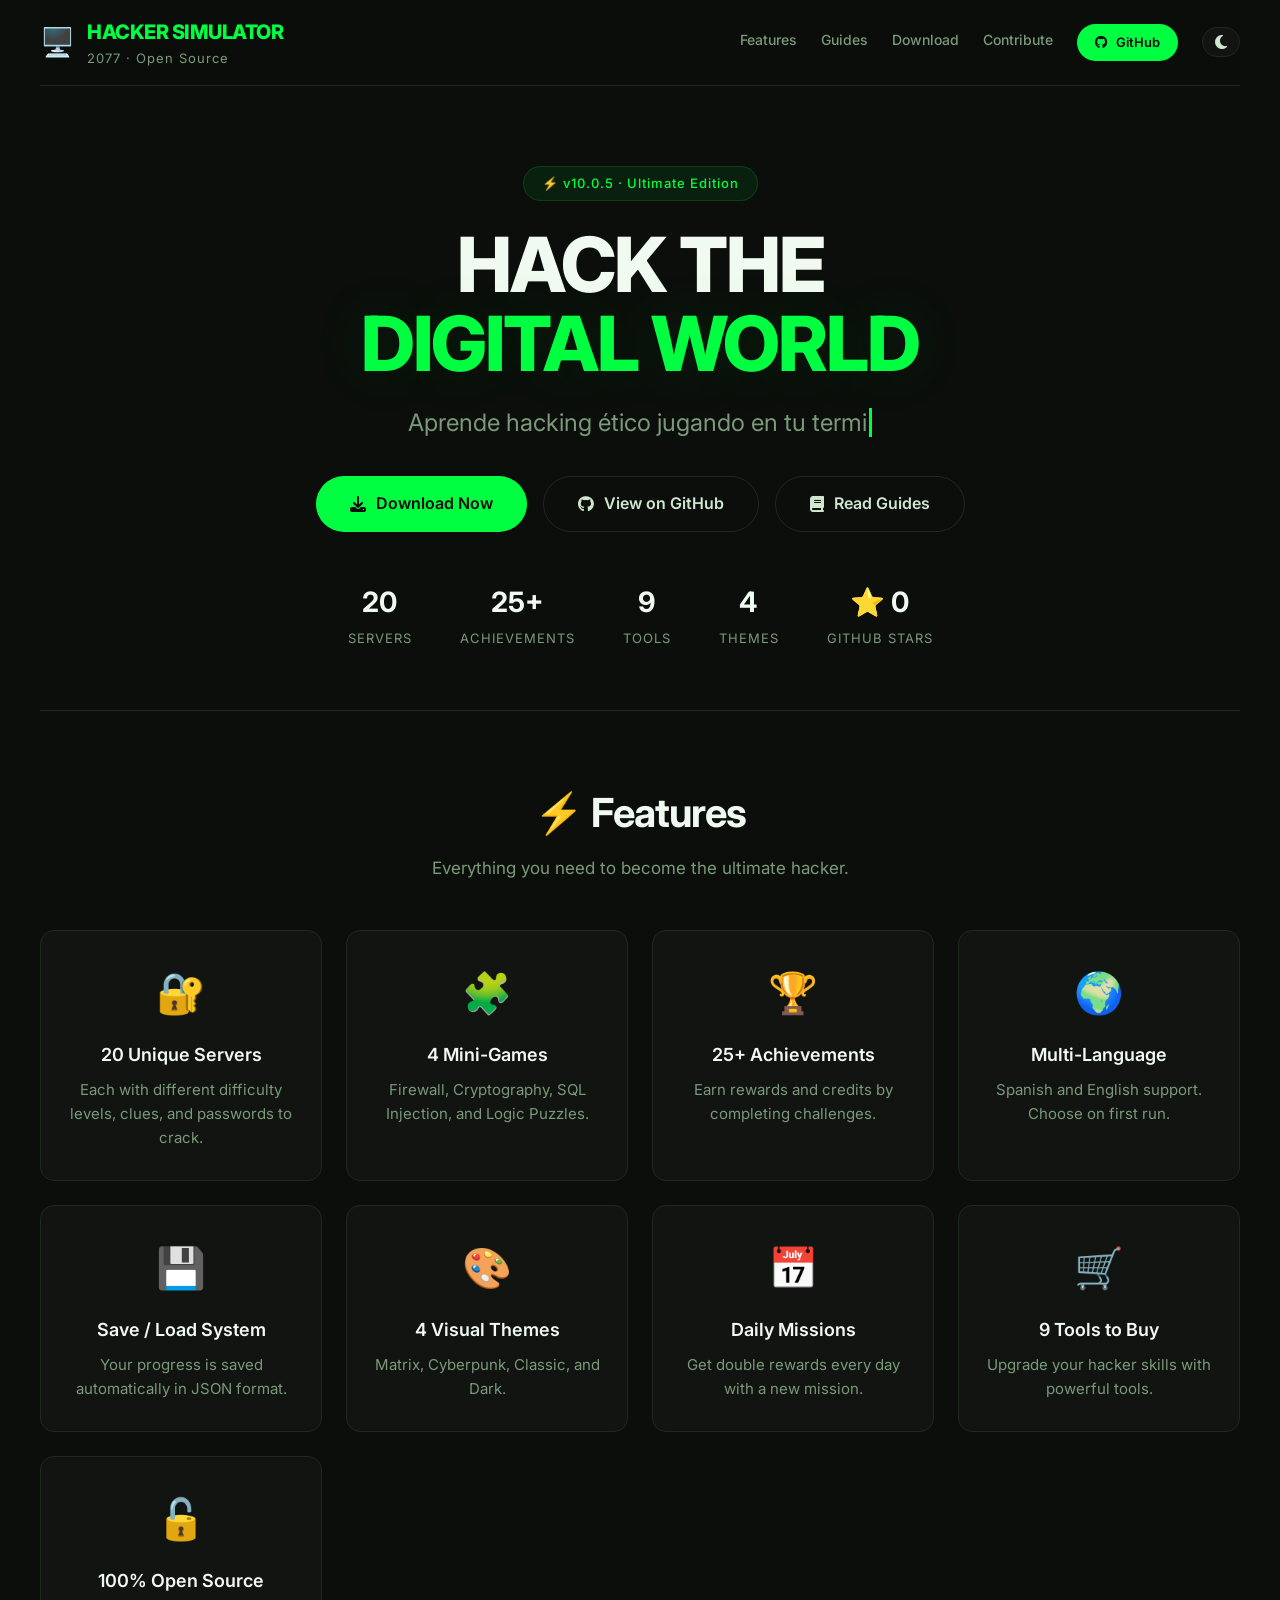
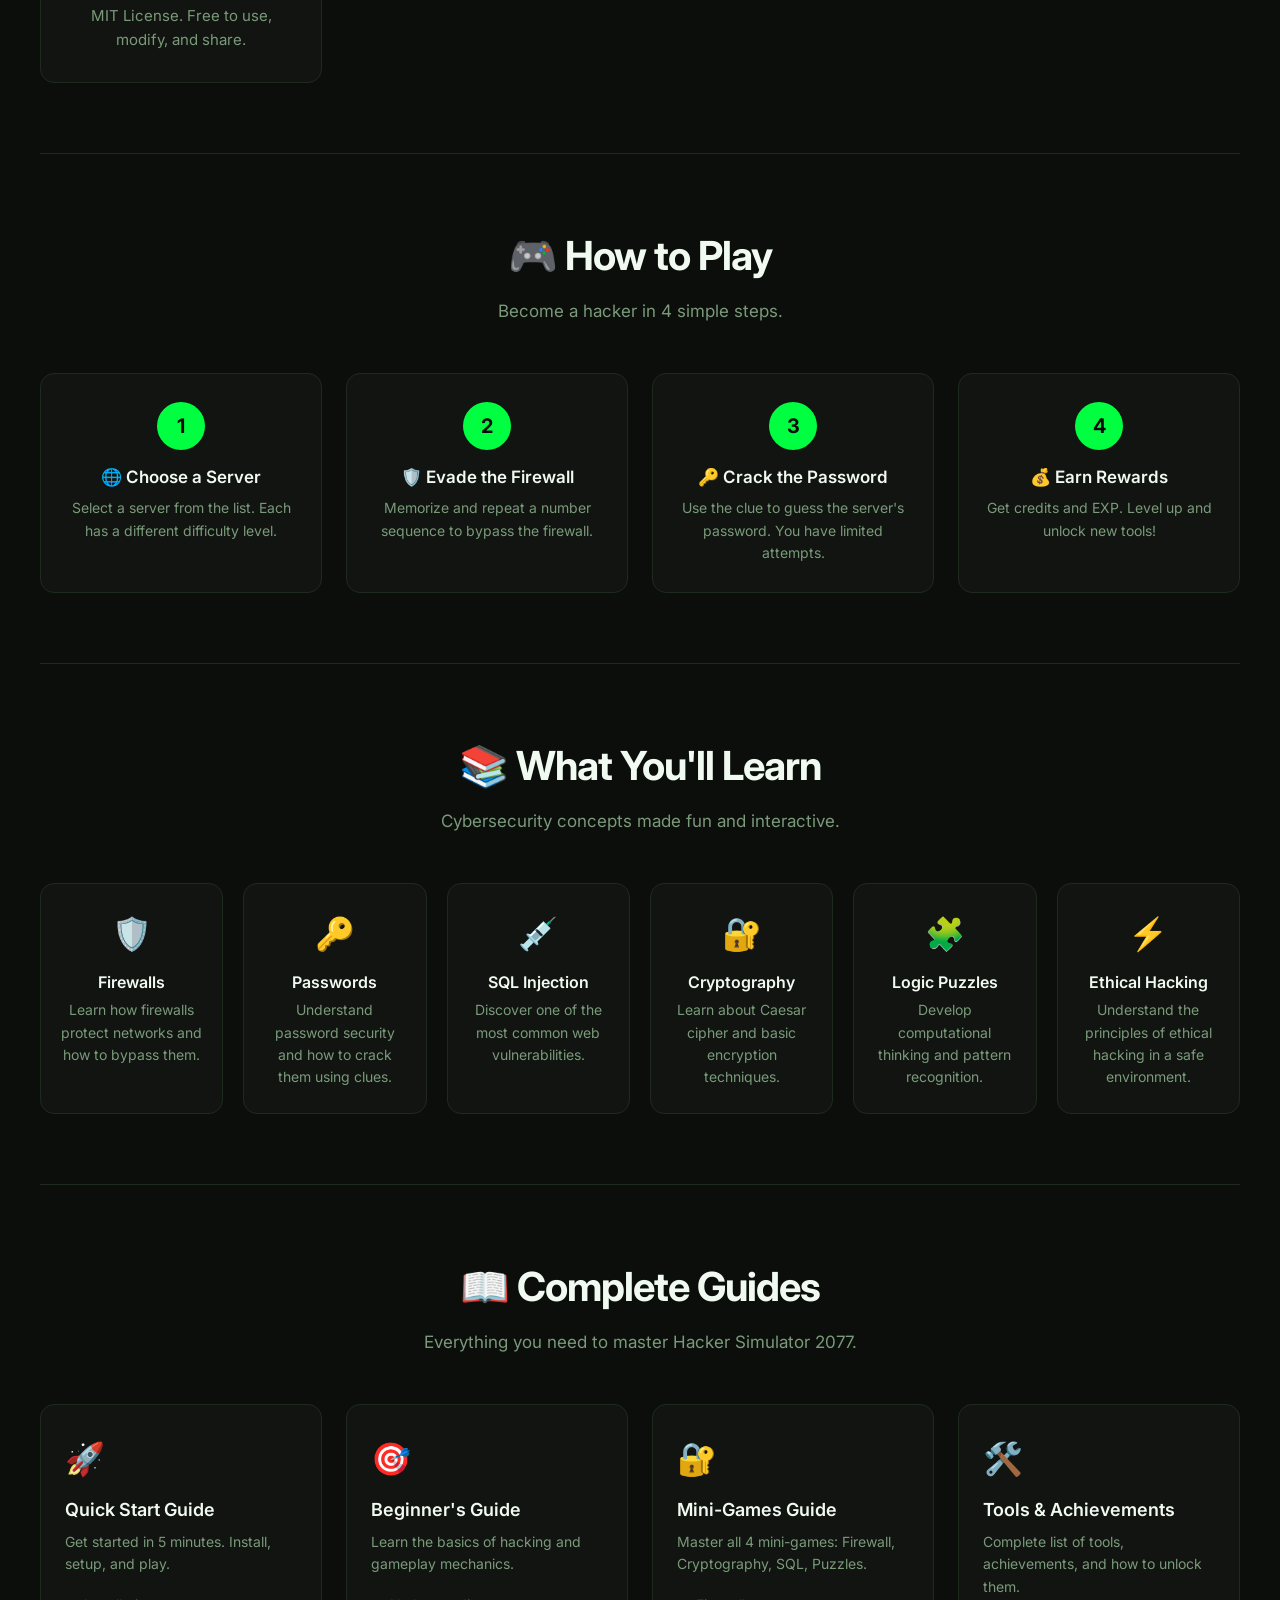
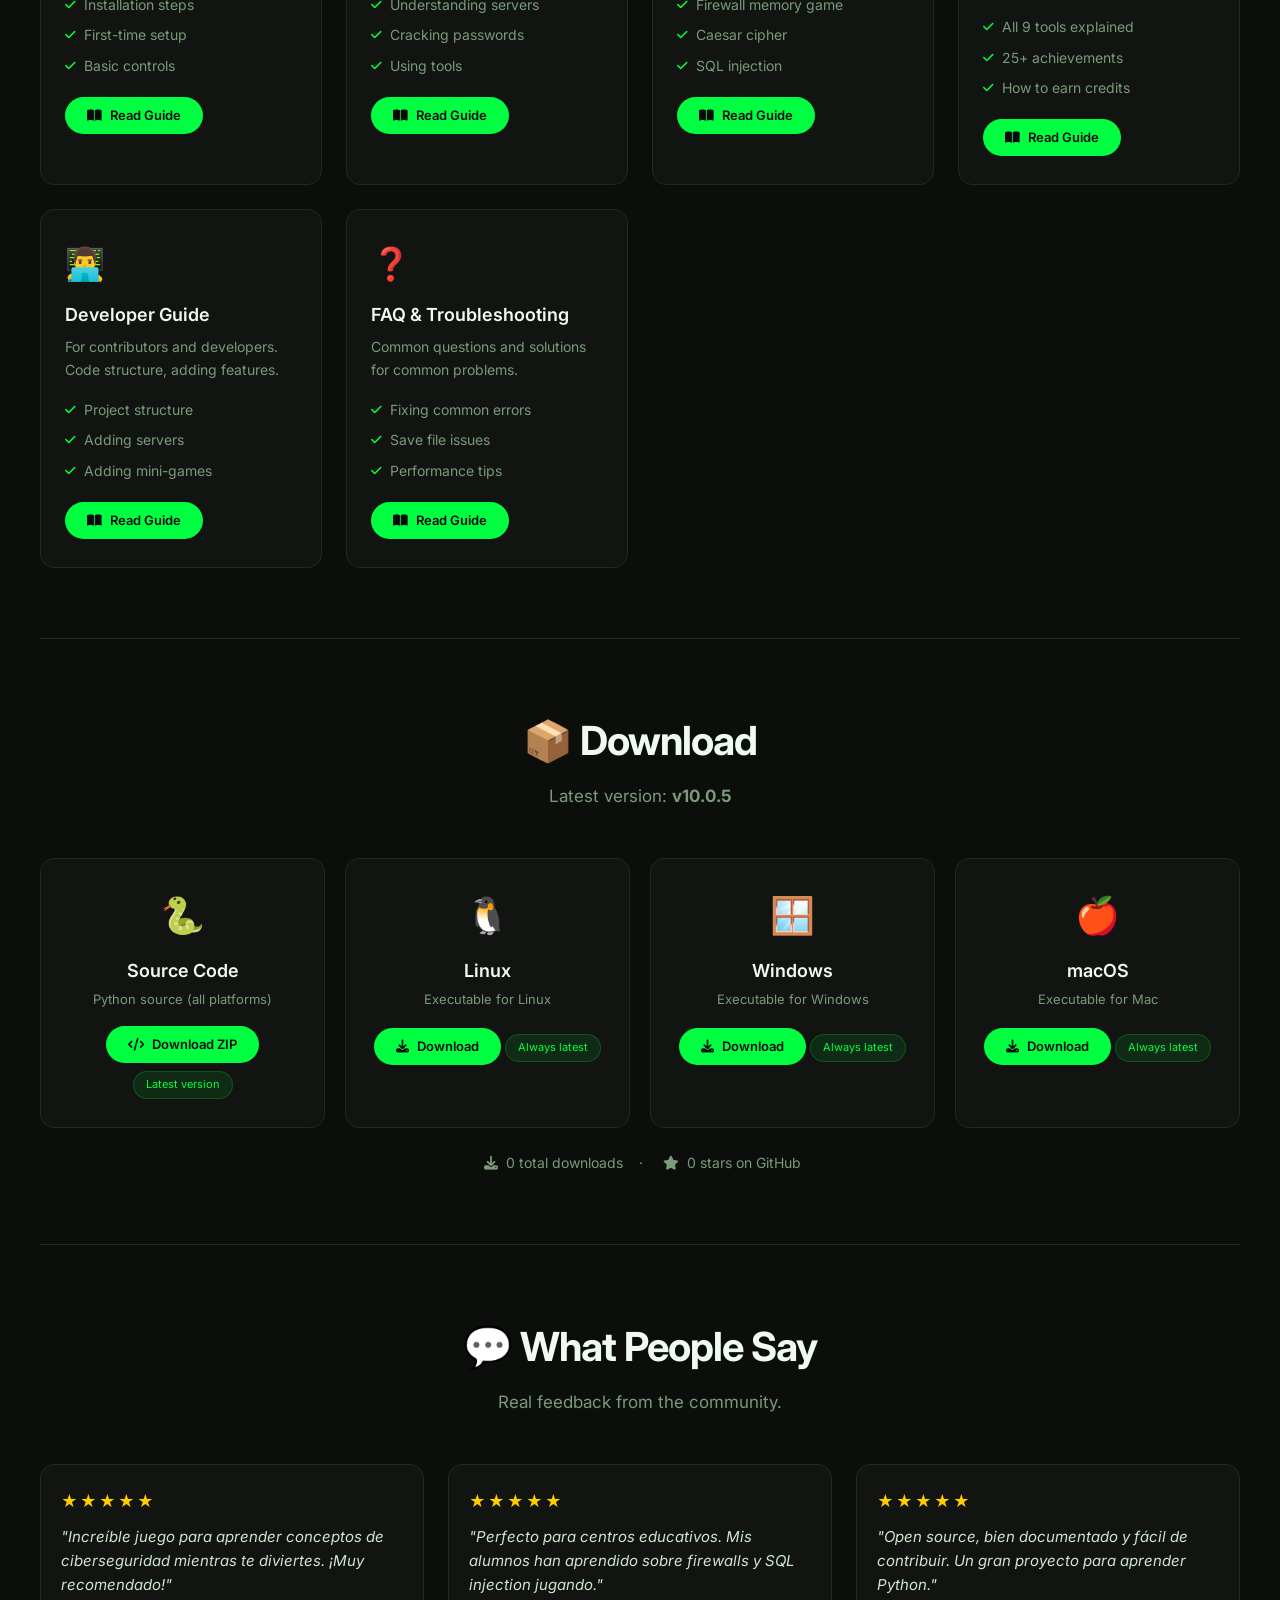
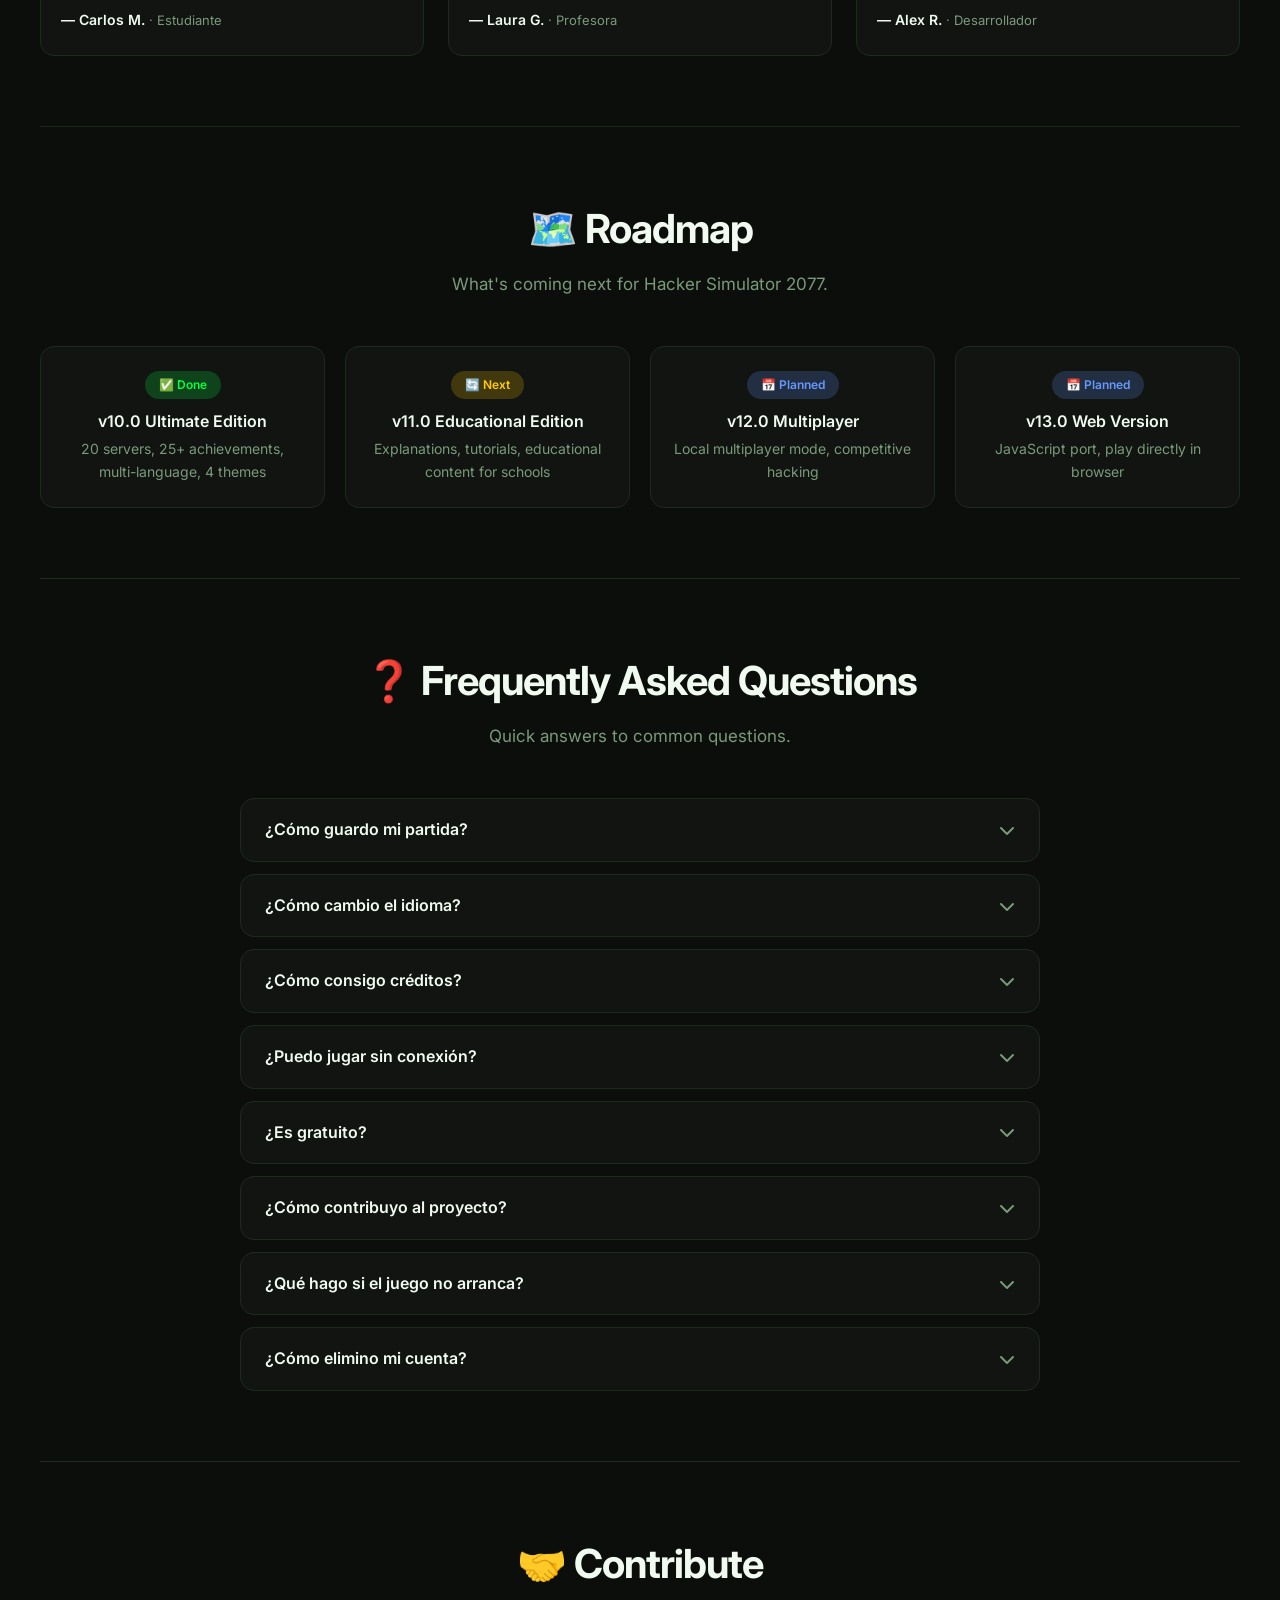
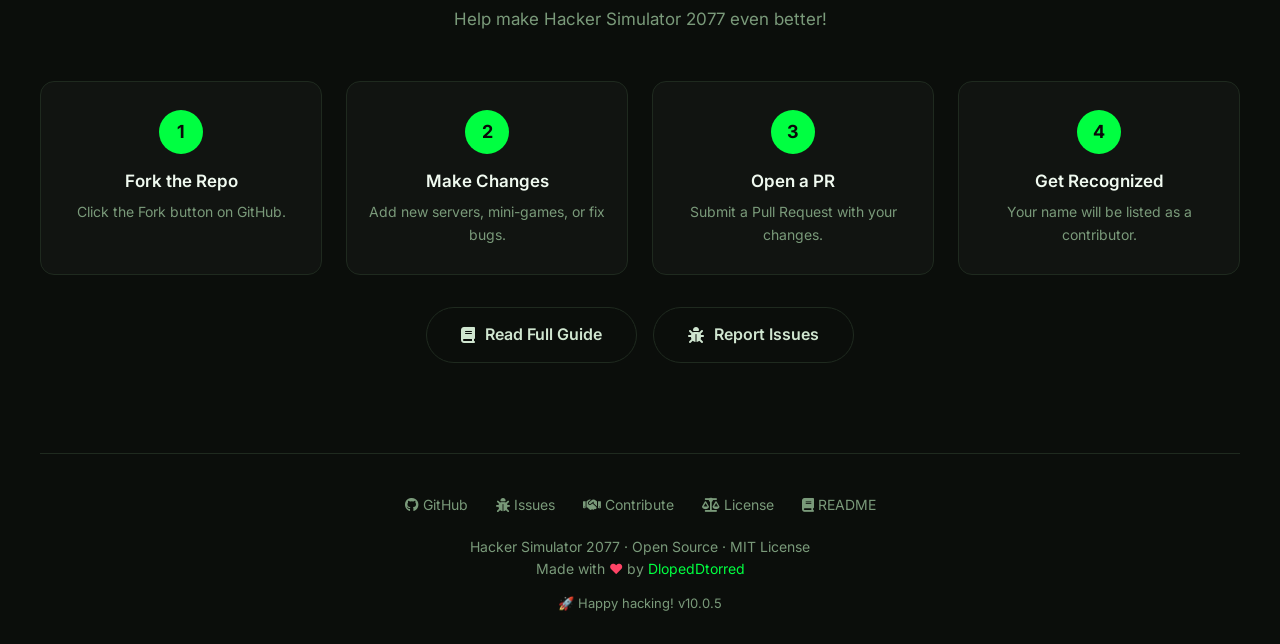
==== commit 24f47d30: "Update game title and version in index.html" ====
--- a/docs/index.html
+++ b/docs/index.html
@@ -3,16 +3,13 @@
 <head>
     <meta charset="UTF-8" />
     <meta name="viewport" content="width=device-width, initial-scale=1.0" />
-    <title>Hacker Simulator 2077 – Hacking Game</title>
+    <title>Hacker Simulator 2077 – Open Source Hacking Game</title>
     <link rel="icon" href="img/favicon.svg" type="image/svg+xml" />
     <link rel="preconnect" href="https://fonts.googleapis.com" />
     <link rel="preconnect" href="https://fonts.gstatic.com" crossorigin />
     <link href="https://fonts.googleapis.com/css2?family=Inter:opsz,wght@14..32,400;14..32,600;14..32,700;14..32,800&display=swap" rel="stylesheet" />
     <link rel="stylesheet" href="https://cdnjs.cloudflare.com/ajax/libs/font-awesome/6.5.0/css/all.min.css" />
     <style>
-        /* ============================================================
-           RESET & BASE
-           ============================================================ */
         * {
             margin: 0;
             padding: 0;
@@ -79,9 +76,6 @@
             max-width: 1200px;
         }
 
-        /* ============================================================
-           SCROLLBAR
-           ============================================================ */
         ::-webkit-scrollbar {
             width: 8px;
         }
@@ -93,9 +87,6 @@
             border-radius: 10px;
         }
 
-        /* ============================================================
-           PROGRESS BAR
-           ============================================================ */
         #progress-bar {
             position: fixed;
             top: 0;
@@ -108,9 +99,6 @@
             box-shadow: 0 0 20px rgba(0, 255, 65, 0.3);
         }
 
-        /* ============================================================
-           HEADER / NAV
-           ============================================================ */
         header {
             width: 100%;
             padding: 16px 0;
@@ -228,9 +216,6 @@
             border-color: var(--green);
         }
 
-        /* ============================================================
-           HERO
-           ============================================================ */
         .hero {
             padding: 80px 0 60px;
             text-align: center;
@@ -337,11 +322,6 @@
             transform: scale(1.03);
         }
 
-        .btn-lg {
-            padding: 18px 50px;
-            font-size: 20px;
-        }
-
         .hero-stats {
             display: flex;
             justify-content: center;
@@ -368,9 +348,6 @@
             letter-spacing: 1px;
         }
 
-        /* ============================================================
-           SECTIONS
-           ============================================================ */
         .section {
             padding: 70px 0;
             border-top: 1px solid var(--border);
@@ -395,9 +372,6 @@
             font-size: 17px;
         }
 
-        /* ============================================================
-           FEATURES
-           ============================================================ */
         .features-grid {
             display: grid;
             grid-template-columns: repeat(auto-fit, minmax(240px, 1fr));
@@ -439,9 +413,6 @@
             color: var(--text-muted);
         }
 
-        /* ============================================================
-           HOW TO PLAY
-           ============================================================ */
         .steps-grid {
             display: grid;
             grid-template-columns: repeat(auto-fit, minmax(200px, 1fr));
@@ -489,12 +460,126 @@
             color: var(--text-muted);
         }
 
-        /* ============================================================
-           DOWNLOAD
-           ============================================================ */
+        .concepts-grid {
+            display: grid;
+            grid-template-columns: repeat(auto-fit, minmax(180px, 1fr));
+            gap: 20px;
+        }
+
+        .concept-card {
+            background: var(--bg-card);
+            border: 1px solid var(--border);
+            border-radius: var(--radius);
+            padding: 24px 20px;
+            text-align: center;
+            transition: var(--transition);
+        }
+
+        .concept-card:hover {
+            border-color: var(--green);
+            transform: translateY(-4px);
+        }
+
+        .concept-card .concept-icon {
+            font-size: 32px;
+            display: block;
+            margin-bottom: 10px;
+        }
+
+        .concept-card h4 {
+            color: var(--text-light);
+            font-size: 16px;
+            font-weight: 600;
+        }
+
+        .concept-card p {
+            font-size: 14px;
+            color: var(--text-muted);
+            margin-top: 4px;
+        }
+
+        .guides-grid {
+            display: grid;
+            grid-template-columns: repeat(auto-fit, minmax(280px, 1fr));
+            gap: 24px;
+        }
+
+        .guide-full-card {
+            background: var(--bg-card);
+            border: 1px solid var(--border);
+            border-radius: var(--radius);
+            padding: 28px 24px;
+            transition: var(--transition);
+        }
+
+        .guide-full-card:hover {
+            border-color: var(--green);
+            transform: translateY(-4px);
+            box-shadow: var(--shadow);
+        }
+
+        .guide-full-card .guide-icon {
+            font-size: 32px;
+            display: block;
+            margin-bottom: 12px;
+        }
+
+        .guide-full-card h4 {
+            color: var(--text-light);
+            font-size: 18px;
+            font-weight: 600;
+        }
+
+        .guide-full-card p {
+            color: var(--text-muted);
+            font-size: 14px;
+            margin: 6px 0 14px;
+        }
+
+        .guide-full-card ul {
+            list-style: none;
+            padding: 0;
+            margin: 0 0 16px 0;
+        }
+
+        .guide-full-card ul li {
+            padding: 4px 0;
+            font-size: 14px;
+            color: var(--text-muted);
+            display: flex;
+            align-items: center;
+            gap: 8px;
+        }
+
+        .guide-full-card ul li i {
+            color: var(--green);
+            font-size: 12px;
+        }
+
+        .guide-full-card .btn-sm {
+            padding: 8px 22px;
+            border-radius: 40px;
+            font-size: 13px;
+            font-weight: 600;
+            background: var(--green);
+            color: #0a0a0a;
+            border: none;
+            cursor: pointer;
+            transition: var(--transition);
+            text-decoration: none;
+            display: inline-flex;
+            align-items: center;
+            gap: 8px;
+        }
+
+        .guide-full-card .btn-sm:hover {
+            background: #66ff88;
+            transform: scale(1.04);
+        }
+
         .download-grid {
             display: grid;
-            grid-template-columns: repeat(auto-fit, minmax(200px, 1fr));
+            grid-template-columns: repeat(auto-fit, minmax(220px, 1fr));
             gap: 20px;
             margin-top: 10px;
         }
@@ -576,200 +661,50 @@
             margin: 0 4px;
         }
 
-        /* ============================================================
-           INSTALLER BOX
-           ============================================================ */
-        .installer-box {
-            background: var(--bg-card);
-            border: 2px solid var(--green);
-            border-radius: var(--radius);
-            padding: 50px 40px;
-            text-align: center;
-            max-width: 750px;
-            margin: 0 auto;
-            transition: var(--transition);
-        }
-
-        .installer-box:hover {
-            box-shadow: 0 0 50px rgba(0, 255, 65, 0.06);
-        }
-
-        .installer-box .icon {
-            font-size: 56px;
-            display: block;
-            margin-bottom: 16px;
-        }
-
-        .installer-box h3 {
-            color: var(--text-light);
-            font-size: 26px;
-            margin-bottom: 8px;
-        }
-
-        .installer-box p {
-            color: var(--text-muted);
-            font-size: 15px;
-            margin-bottom: 24px;
-        }
-
-        .installer-box .btn-download {
-            background: var(--green);
-            color: #0a0a0a;
-            padding: 16px 44px;
-            border-radius: 40px;
-            font-size: 18px;
-            font-weight: 700;
-            border: none;
-            cursor: pointer;
-            transition: var(--transition);
-            text-decoration: none;
-            display: inline-flex;
-            align-items: center;
-            gap: 12px;
-        }
-
-        .installer-box .btn-download:hover {
-            background: #66ff88;
-            transform: scale(1.03);
-        }
-
-        .installer-box .code {
-            background: var(--bg);
-            padding: 6px 14px;
-            border-radius: 6px;
-            font-family: monospace;
-            font-size: 13px;
-            color: var(--green);
-            display: inline-block;
-            margin-top: 10px;
-        }
-
-        /* ============================================================
-           CONCEPTS
-           ============================================================ */
-        .concepts-grid {
+        .testimonials-grid {
             display: grid;
-            grid-template-columns: repeat(auto-fit, minmax(180px, 1fr));
-            gap: 20px;
-        }
-
-        .concept-card {
+            grid-template-columns: repeat(auto-fit, minmax(240px, 1fr));
+            gap: 24px;
+        }
+
+        .testimonial-card {
             background: var(--bg-card);
             border: 1px solid var(--border);
             border-radius: var(--radius);
             padding: 24px 20px;
-            text-align: center;
-            transition: var(--transition);
-        }
-
-        .concept-card:hover {
+            transition: var(--transition);
+        }
+
+        .testimonial-card:hover {
             border-color: var(--green);
-            transform: translateY(-4px);
-        }
-
-        .concept-card .concept-icon {
-            font-size: 32px;
-            display: block;
+        }
+
+        .testimonial-card .stars {
+            color: #ffcc00;
+            font-size: 16px;
+            letter-spacing: 2px;
             margin-bottom: 10px;
         }
 
-        .concept-card h4 {
+        .testimonial-card blockquote {
+            font-style: italic;
+            color: var(--text);
+            font-size: 15px;
+            margin-bottom: 12px;
+        }
+
+        .testimonial-card .author {
+            font-size: 14px;
+            font-weight: 600;
             color: var(--text-light);
-            font-size: 16px;
-            font-weight: 600;
-        }
-
-        .concept-card p {
-            font-size: 14px;
+        }
+
+        .testimonial-card .author span {
+            font-weight: 400;
             color: var(--text-muted);
-            margin-top: 4px;
-        }
-
-        /* ============================================================
-           GUIDES
-           ============================================================ */
-        .guides-grid {
-            display: grid;
-            grid-template-columns: repeat(auto-fit, minmax(280px, 1fr));
-            gap: 24px;
-        }
-
-        .guide-full-card {
-            background: var(--bg-card);
-            border: 1px solid var(--border);
-            border-radius: var(--radius);
-            padding: 28px 24px;
-            transition: var(--transition);
-        }
-
-        .guide-full-card:hover {
-            border-color: var(--green);
-            transform: translateY(-4px);
-            box-shadow: var(--shadow);
-        }
-
-        .guide-full-card .guide-icon {
-            font-size: 32px;
-            display: block;
-            margin-bottom: 12px;
-        }
-
-        .guide-full-card h4 {
-            color: var(--text-light);
-            font-size: 18px;
-            font-weight: 600;
-        }
-
-        .guide-full-card p {
-            color: var(--text-muted);
-            font-size: 14px;
-            margin: 6px 0 14px;
-        }
-
-        .guide-full-card ul {
-            list-style: none;
-            padding: 0;
-            margin: 0 0 16px 0;
-        }
-
-        .guide-full-card ul li {
-            padding: 4px 0;
-            font-size: 14px;
-            color: var(--text-muted);
-            display: flex;
-            align-items: center;
-            gap: 8px;
-        }
-
-        .guide-full-card ul li i {
-            color: var(--green);
-            font-size: 12px;
-        }
-
-        .guide-full-card .btn-sm {
-            padding: 8px 22px;
-            border-radius: 40px;
             font-size: 13px;
-            font-weight: 600;
-            background: var(--green);
-            color: #0a0a0a;
-            border: none;
-            cursor: pointer;
-            transition: var(--transition);
-            text-decoration: none;
-            display: inline-flex;
-            align-items: center;
-            gap: 8px;
-        }
-
-        .guide-full-card .btn-sm:hover {
-            background: #66ff88;
-            transform: scale(1.04);
-        }
-
-        /* ============================================================
-           ROADMAP
-           ============================================================ */
+        }
+
         .roadmap-grid {
             display: grid;
             grid-template-columns: repeat(auto-fit, minmax(220px, 1fr));
@@ -825,56 +760,6 @@
             margin-top: 4px;
         }
 
-        /* ============================================================
-           TESTIMONIALS
-           ============================================================ */
-        .testimonials-grid {
-            display: grid;
-            grid-template-columns: repeat(auto-fit, minmax(240px, 1fr));
-            gap: 24px;
-        }
-
-        .testimonial-card {
-            background: var(--bg-card);
-            border: 1px solid var(--border);
-            border-radius: var(--radius);
-            padding: 24px 20px;
-            transition: var(--transition);
-        }
-
-        .testimonial-card:hover {
-            border-color: var(--green);
-        }
-
-        .testimonial-card .stars {
-            color: #ffcc00;
-            font-size: 16px;
-            letter-spacing: 2px;
-            margin-bottom: 10px;
-        }
-
-        .testimonial-card blockquote {
-            font-style: italic;
-            color: var(--text);
-            font-size: 15px;
-            margin-bottom: 12px;
-        }
-
-        .testimonial-card .author {
-            font-size: 14px;
-            font-weight: 600;
-            color: var(--text-light);
-        }
-
-        .testimonial-card .author span {
-            font-weight: 400;
-            color: var(--text-muted);
-            font-size: 13px;
-        }
-
-        /* ============================================================
-           FAQ
-           ============================================================ */
         .faq-list {
             max-width: 800px;
             margin: 0 auto;
@@ -952,9 +837,6 @@
             color: var(--green);
         }
 
-        /* ============================================================
-           CONTRIBUTE
-           ============================================================ */
         .contribute-steps {
             display: grid;
             grid-template-columns: repeat(auto-fit, minmax(180px, 1fr));
@@ -1001,9 +883,6 @@
             color: var(--text-muted);
         }
 
-        /* ============================================================
-           FOOTER
-           ============================================================ */
         footer {
             width: 100%;
             padding: 40px 0 30px;
@@ -1039,9 +918,6 @@
             color: #ff4466;
         }
 
-        /* ============================================================
-           BACK TO TOP
-           ============================================================ */
         #back-to-top {
             position: fixed;
             bottom: 30px;
@@ -1071,9 +947,6 @@
             background: #66ff88;
         }
 
-        /* ============================================================
-           RESPONSIVE
-           ============================================================ */
         @media (max-width: 768px) {
             header {
                 flex-direction: column;
@@ -1105,13 +978,6 @@
             }
             .roadmap-grid {
                 grid-template-columns: 1fr 1fr;
-            }
-            .installer-box {
-                padding: 30px 20px;
-            }
-            .btn-lg {
-                padding: 14px 30px;
-                font-size: 17px;
             }
         }
 
@@ -1162,15 +1028,8 @@
                 height: 40px;
                 font-size: 16px;
             }
-            .installer-box .btn-download {
-                width: 100%;
-                justify-content: center;
-            }
-        }
-
-        /* ============================================================
-           ANIMATIONS
-           ============================================================ */
+        }
+
         @keyframes fadeUp {
             from {
                 opacity: 0;
@@ -1236,7 +1095,7 @@
         ========================================================== -->
         <section class="hero">
             <span class="hero-badge">
-                ⚡ <span id="version-display">v10.0.0</span> · Ultimate Edition
+                ⚡ <span id="version-display">v10.0.5</span> · Ultimate Edition
             </span>
             <h1>
                 HACK THE<br />
@@ -1246,7 +1105,7 @@
                 Aprende hacking ético jugando en tu terminal<span class="cursor"></span>
             </div>
             <div class="hero-buttons">
-                <a href="#download" class="btn btn-primary btn-lg">
+                <a href="#download" class="btn btn-primary">
                     <i class="fas fa-download"></i> Download Now
                 </a>
                 <a href="https://github.com/DlopedDtorred/hacker-simulator" target="_blank" class="btn btn-secondary">
@@ -1508,47 +1367,27 @@
         </section>
 
         <!-- ==========================================================
-        DOWNLOAD (VERSIÓN UI + INSTALADOR)
+        DOWNLOAD
         ========================================================== -->
         <section class="section" id="download">
             <div class="section-header">
                 <h2>📦 Download</h2>
-                <p id="download-version-text">Latest version: <strong id="download-version">v10.0.0</strong></p>
-            </div>
-
-            <!-- INSTALADOR - DESTACADO -->
-            <div class="installer-box animate-on-scroll">
-                <span class="icon">🚀</span>
-                <h3>Instalador automático</h3>
-                <p>
-                    Descarga el instalador, haz doble clic y el juego se instalará automáticamente.
-                    Funciona en Linux, Windows y Mac.
-                </p>
-                <a href="https://github.com/DlopedDtorred/hacker-simulator/raw/main/installer.py" class="btn-download" download>
-                    <i class="fas fa-download"></i> Descargar Instalador
-                </a>
-                <br>
-                <span class="code">▶️ Haz doble clic para ejecutar</span>
-            </div>
-
-            <div style="text-align:center; margin: 40px 0 20px;">
-                <span style="color: var(--text-muted); font-size: 14px;">— o descarga manualmente —</span>
-            </div>
-
+                <p id="download-version-text">Latest version: <strong id="download-version">v10.0.5</strong></p>
+            </div>
             <div class="download-grid">
                 <div class="download-card animate-on-scroll">
                     <span class="os-icon">🐍</span>
-                    <h4>UI Version (Python)</h4>
-                    <p>Interfaz gráfica con PyQt5</p>
-                    <a href="https://github.com/DlopedDtorred/hacker-simulator/raw/main/hacker_simulator_ui.py" class="btn-sm" download>
-                        <i class="fas fa-download"></i> Download .py
+                    <h4>Source Code</h4>
+                    <p>Python source (all platforms)</p>
+                    <a href="https://github.com/DlopedDtorred/hacker-simulator/archive/refs/heads/main.zip" class="btn-sm" download>
+                        <i class="fas fa-code"></i> Download ZIP
                     </a>
                     <span class="update-badge">Latest version</span>
                 </div>
                 <div class="download-card animate-on-scroll">
                     <span class="os-icon">🐧</span>
-                    <h4>Linux (Ejecutable)</h4>
-                    <p>Compilado para Linux</p>
+                    <h4>Linux</h4>
+                    <p>Executable for Linux</p>
                     <a href="https://github.com/DlopedDtorred/hacker-simulator/releases/latest/download/HackerSimulator2077-Linux" class="btn-sm" download>
                         <i class="fas fa-download"></i> Download
                     </a>
@@ -1556,9 +1395,18 @@
                 </div>
                 <div class="download-card animate-on-scroll">
                     <span class="os-icon">🪟</span>
-                    <h4>Windows (Ejecutable)</h4>
-                    <p>Compilado para Windows</p>
+                    <h4>Windows</h4>
+                    <p>Executable for Windows</p>
                     <a href="https://github.com/DlopedDtorred/hacker-simulator/releases/latest/download/HackerSimulator2077-Windows.exe" class="btn-sm" download>
+                        <i class="fas fa-download"></i> Download
+                    </a>
+                    <span class="update-badge">Always latest</span>
+                </div>
+                <div class="download-card animate-on-scroll">
+                    <span class="os-icon">🍎</span>
+                    <h4>macOS</h4>
+                    <p>Executable for Mac</p>
+                    <a href="https://github.com/DlopedDtorred/hacker-simulator/releases/latest/download/HackerSimulator2077-Mac" class="btn-sm" download>
                         <i class="fas fa-download"></i> Download
                     </a>
                     <span class="update-badge">Always latest</span>
@@ -1641,13 +1489,6 @@
             <div class="faq-list">
                 <div class="faq-item">
                     <div class="faq-question">
-                        <span>¿Cómo instalo el juego?</span>
-                        <i class="fas fa-chevron-down"></i>
-                    </div>
-                    <div class="faq-answer">Descarga el instalador, haz doble clic y selecciona "Instalar". El juego se descargará e instalará automáticamente.</div>
-                </div>
-                <div class="faq-item">
-                    <div class="faq-question">
                         <span>¿Cómo guardo mi partida?</span>
                         <i class="fas fa-chevron-down"></i>
                     </div>
@@ -1690,10 +1531,17 @@
                 </div>
                 <div class="faq-item">
                     <div class="faq-question">
-                        <span>¿Cómo desinstalo el juego?</span>
+                        <span>¿Qué hago si el juego no arranca?</span>
                         <i class="fas fa-chevron-down"></i>
                     </div>
-                    <div class="faq-answer">Ejecuta el instalador y selecciona "Desinstalar".</div>
+                    <div class="faq-answer">Verifica que tienes Python 3.8+ instalado. Ejecuta <code>pip install colorama</code> y luego <code>python cyberdex.py</code>.</div>
+                </div>
+                <div class="faq-item">
+                    <div class="faq-question">
+                        <span>¿Cómo elimino mi cuenta?</span>
+                        <i class="fas fa-chevron-down"></i>
+                    </div>
+                    <div class="faq-answer">Ve a Ajustes (<kbd>7</kbd>) → Eliminar cuenta (<kbd>3</kbd>) y confirma escribiendo <code>ELIMINAR</code>.</div>
                 </div>
             </div>
         </section>
@@ -1766,7 +1614,7 @@
                 <a href="https://github.com/DlopedDtorred" target="_blank">DlopedDtorred</a>
             </p>
             <p style="margin-top:12px; font-size:13px; color: var(--text-muted);">
-                🚀 Happy hacking! <span id="footer-version">v10.0.0</span>
+                🚀 Happy hacking! <span id="footer-version">v10.0.5</span>
             </p>
         </footer>
 
@@ -1776,9 +1624,7 @@
     SCRIPTS
     ========================================================== -->
     <script>
-        // ============================================================
-        // THEME TOGGLE
-        // ============================================================
+        // Theme Toggle
         function initTheme() {
             const saved = localStorage.getItem('hacker-theme') || 'dark';
             if (saved === 'light') {
@@ -1794,17 +1640,15 @@
             this.innerHTML = isLight ? '<i class="fas fa-sun"></i>' : '<i class="fas fa-moon"></i>';
         });
 
-        // ============================================================
-        // GET LATEST VERSION
-        // ============================================================
+        // Get Latest Version
         async function getLatestVersion() {
             try {
                 const response = await fetch('https://api.github.com/repos/DlopedDtorred/hacker-simulator/releases/latest');
                 if (!response.ok) throw new Error('Network response was not ok');
                 const data = await response.json();
-                return data.tag_name || 'v10.0.0';
+                return data.tag_name || 'v10.0.5';
             } catch (error) {
-                return 'v10.0.0';
+                return 'v10.0.5';
             }
         }
 
@@ -1820,9 +1664,7 @@
             }
         }
 
-        // ============================================================
-        // GET GITHUB STATS
-        // ============================================================
+        // Get GitHub Stats
         async function getGitHubStats() {
             try {
                 const repoRes = await fetch('https://api.github.com/repos/DlopedDtorred/hacker-simulator');
@@ -1847,9 +1689,7 @@
             }
         }
 
-        // ============================================================
-        // TYPING EFFECT
-        // ============================================================
+        // Typing Effect
         function initTyping() {
             const texts = [
                 'Aprende hacking ético jugando en tu terminal',
@@ -1888,9 +1728,7 @@
             type();
         }
 
-        // ============================================================
-        // SCROLL ANIMATIONS
-        // ============================================================
+        // Scroll Animations
         function initScrollAnimations() {
             const elements = document.querySelectorAll('.animate-on-scroll');
             const observer = new IntersectionObserver((entries) => {
@@ -1906,9 +1744,7 @@
             elements.forEach(el => observer.observe(el));
         }
 
-        // ============================================================
-        // PROGRESS BAR
-        // ============================================================
+        // Progress Bar
         function initProgressBar() {
             const bar = document.getElementById('progress-bar');
             window.addEventListener('scroll', () => {
@@ -1918,9 +1754,7 @@
             });
         }
 
-        // ============================================================
-        // BACK TO TOP
-        // ============================================================
+        // Back to Top
         function initBackToTop() {
             const btn = document.getElementById('back-to-top');
             window.addEventListener('scroll', () => {
@@ -1935,9 +1769,7 @@
             });
         }
 
-        // ============================================================
-        // FAQ ACCORDION
-        // ============================================================
+        // FAQ Accordion
         function initFAQ() {
             const faqItems = document.querySelectorAll('.faq-item');
             faqItems.forEach(item => {
@@ -1952,9 +1784,7 @@
             });
         }
 
-        // ============================================================
-        // SMOOTH SCROLL
-        // ============================================================
+        // Smooth Scroll
         document.querySelectorAll('a[href^="#"]').forEach(anchor => {
             anchor.addEventListener('click', function(e) {
                 const href = this.getAttribute('href');
@@ -1967,9 +1797,7 @@
             });
         });
 
-        // ============================================================
-        // INIT ALL
-        // ============================================================
+        // Init
         document.addEventListener('DOMContentLoaded', function() {
             initTheme();
             updateVersionDisplay();
@@ -1982,4 +1810,4 @@
         });
     </script>
 </body>
-</html>+</html>
